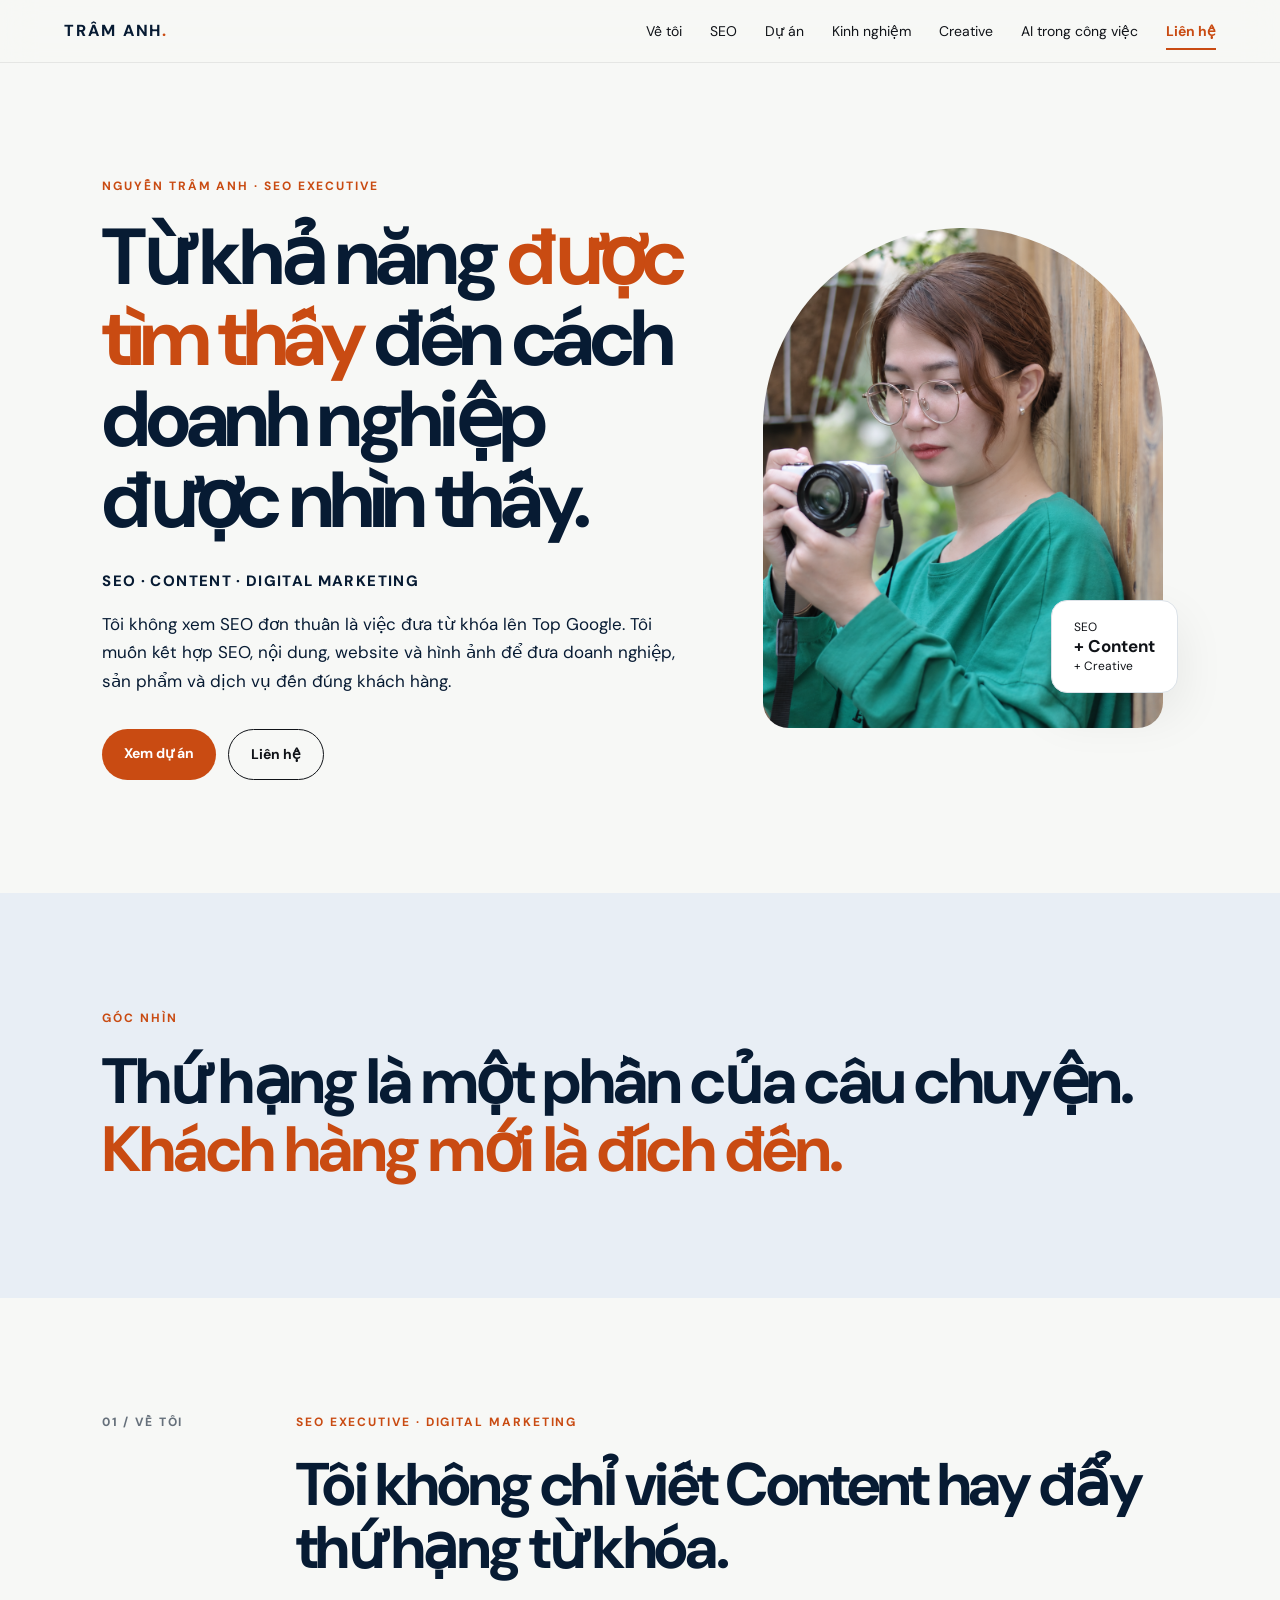
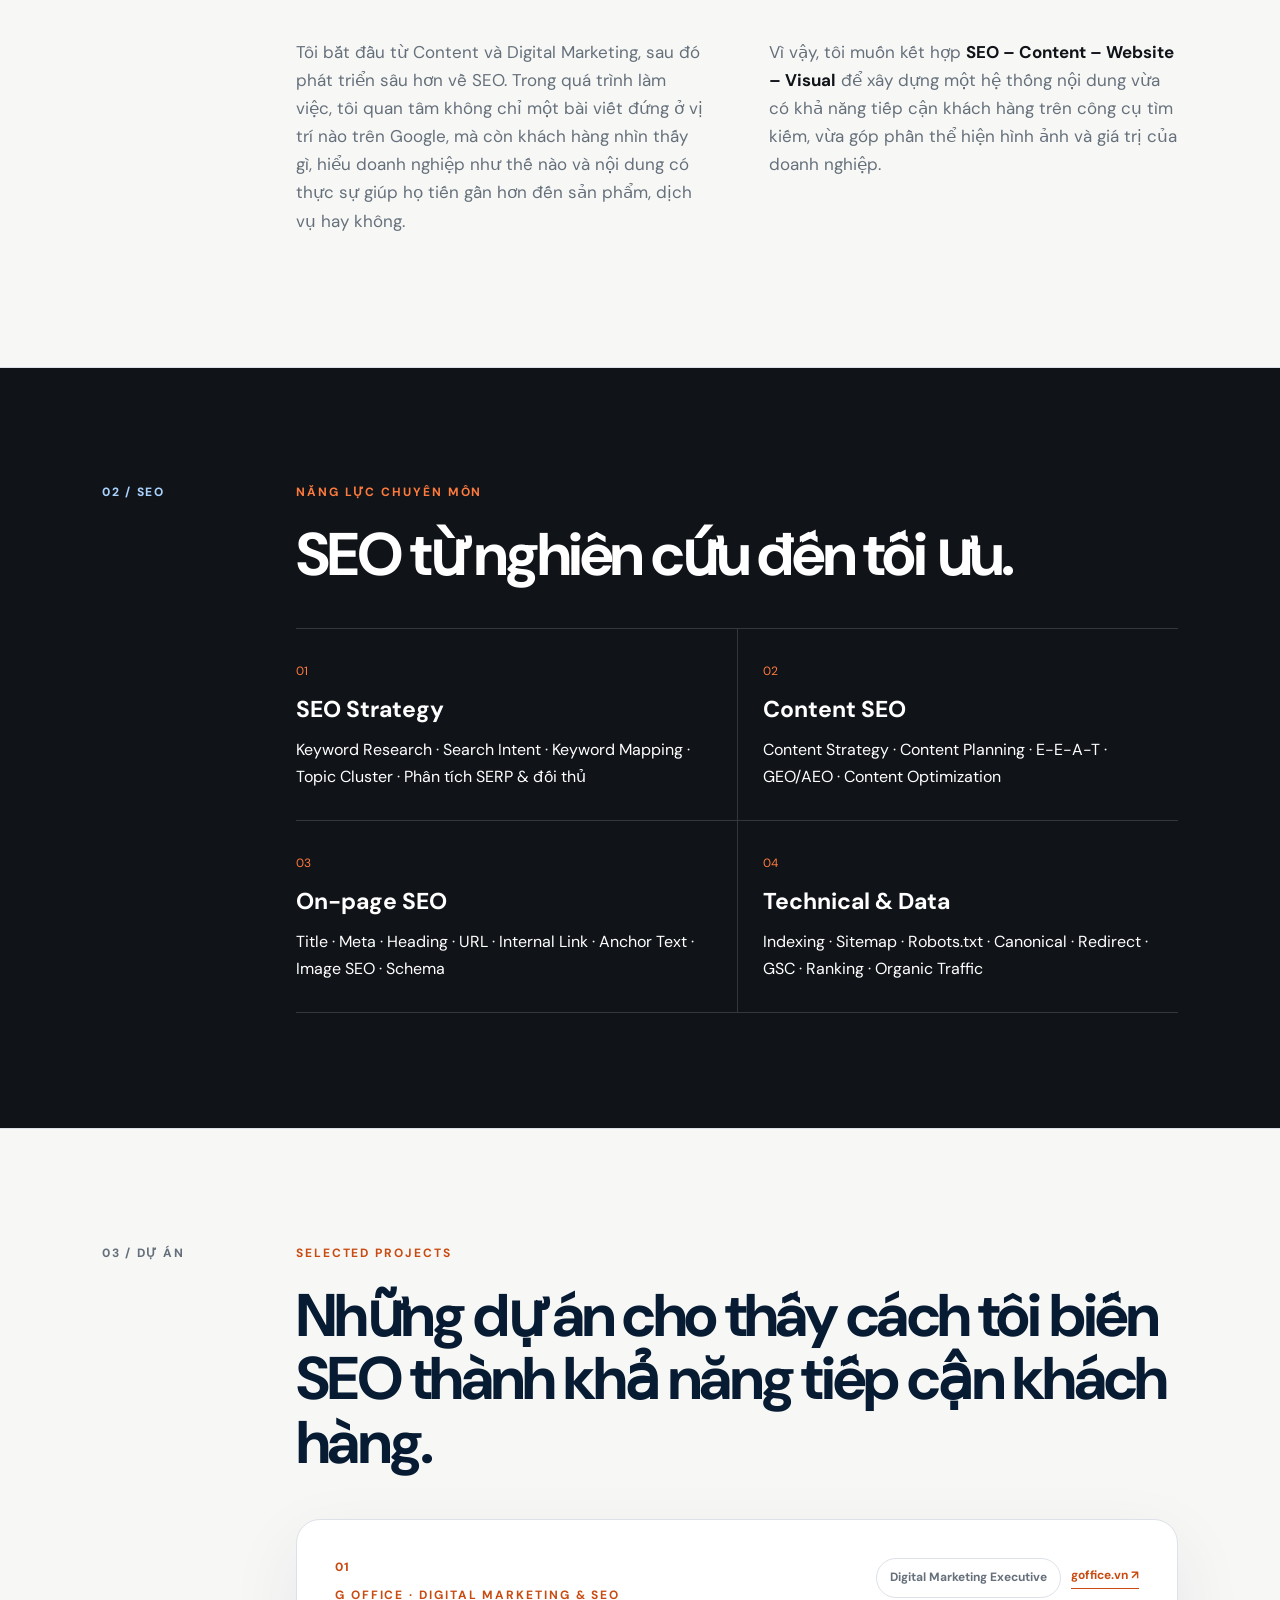
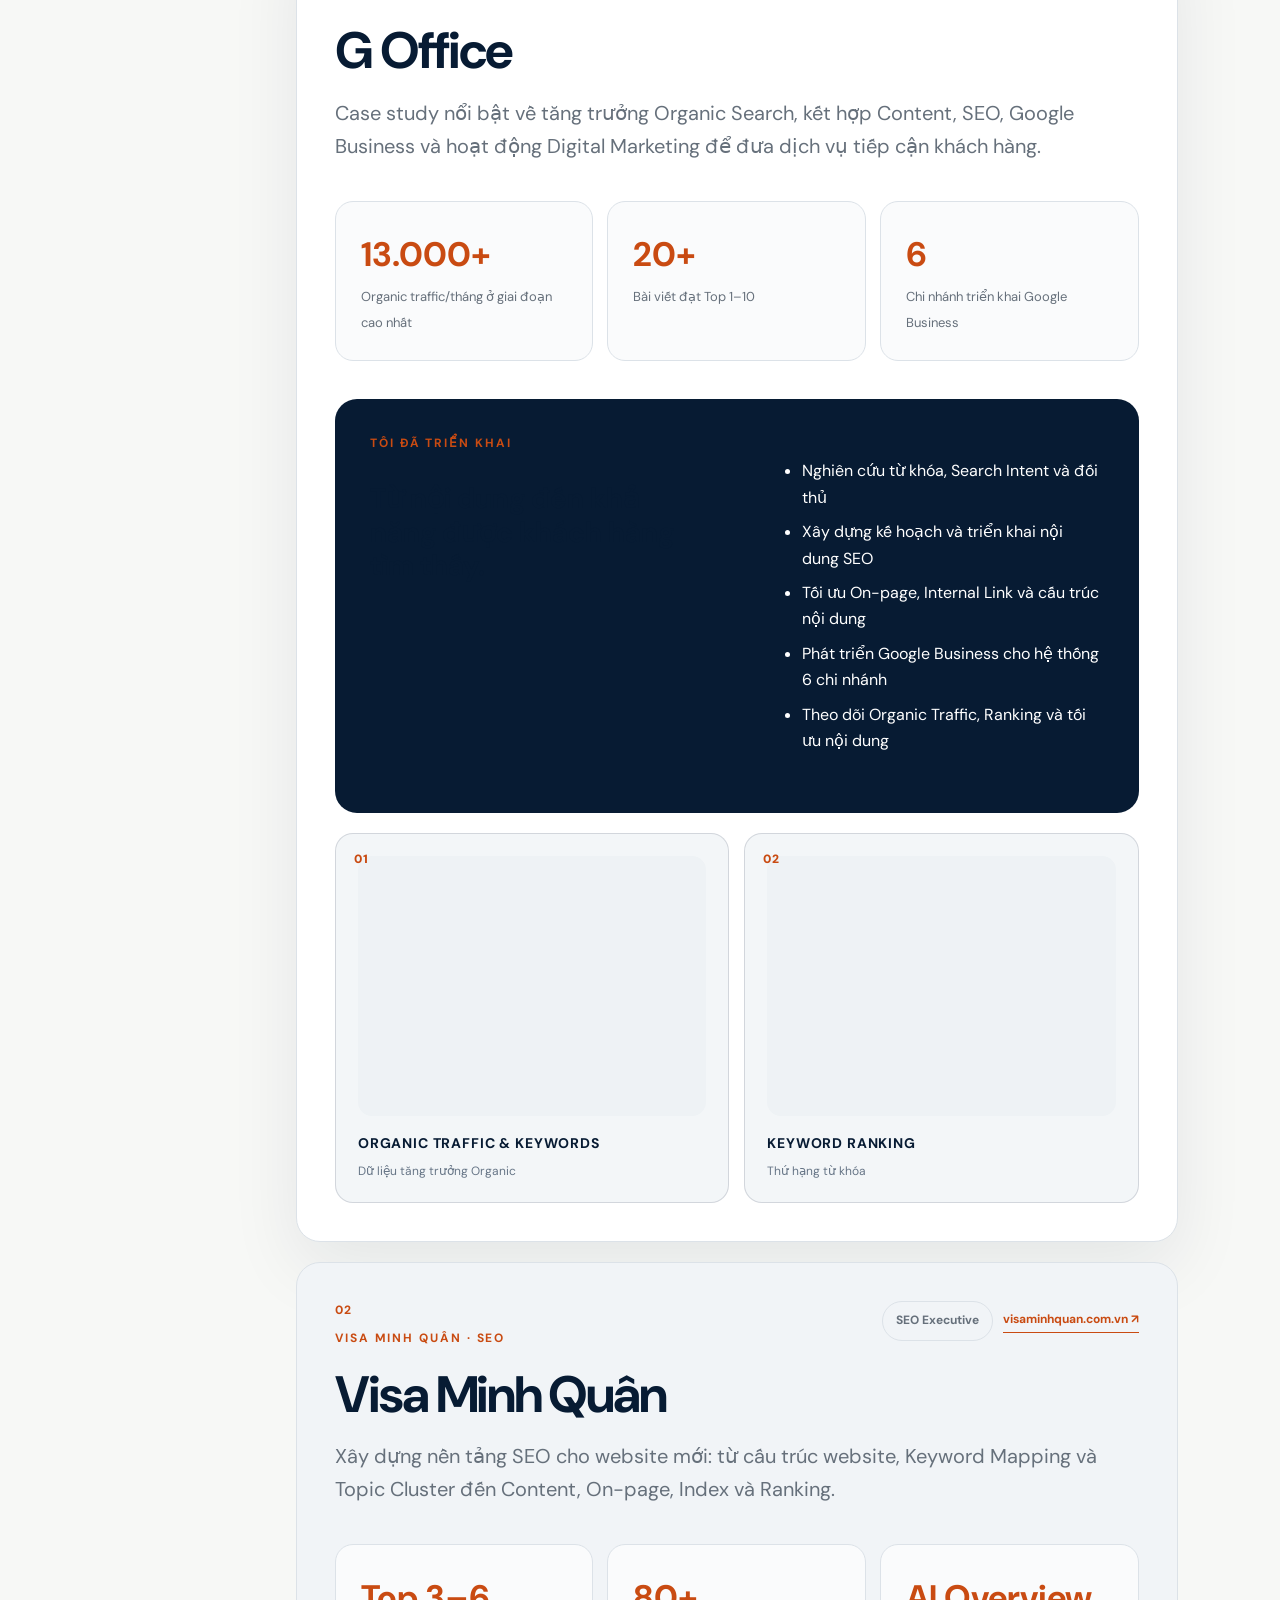
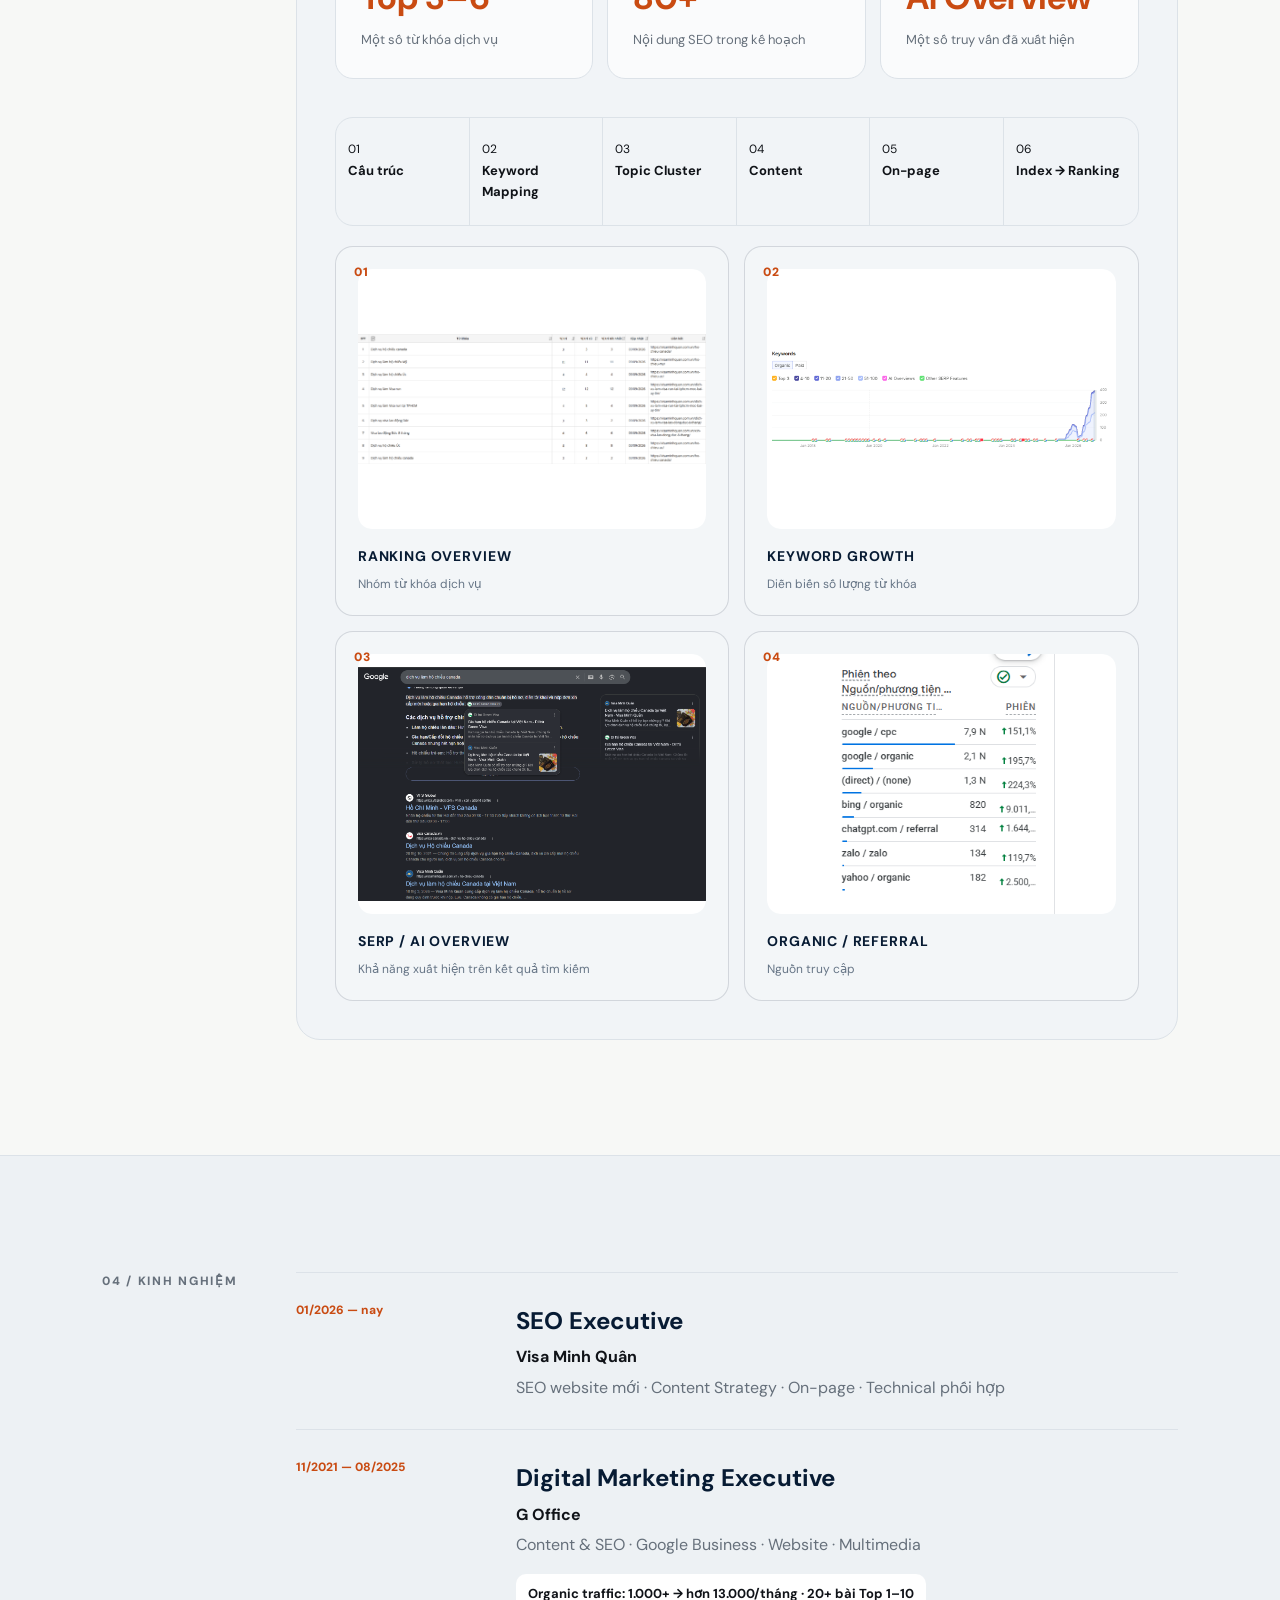
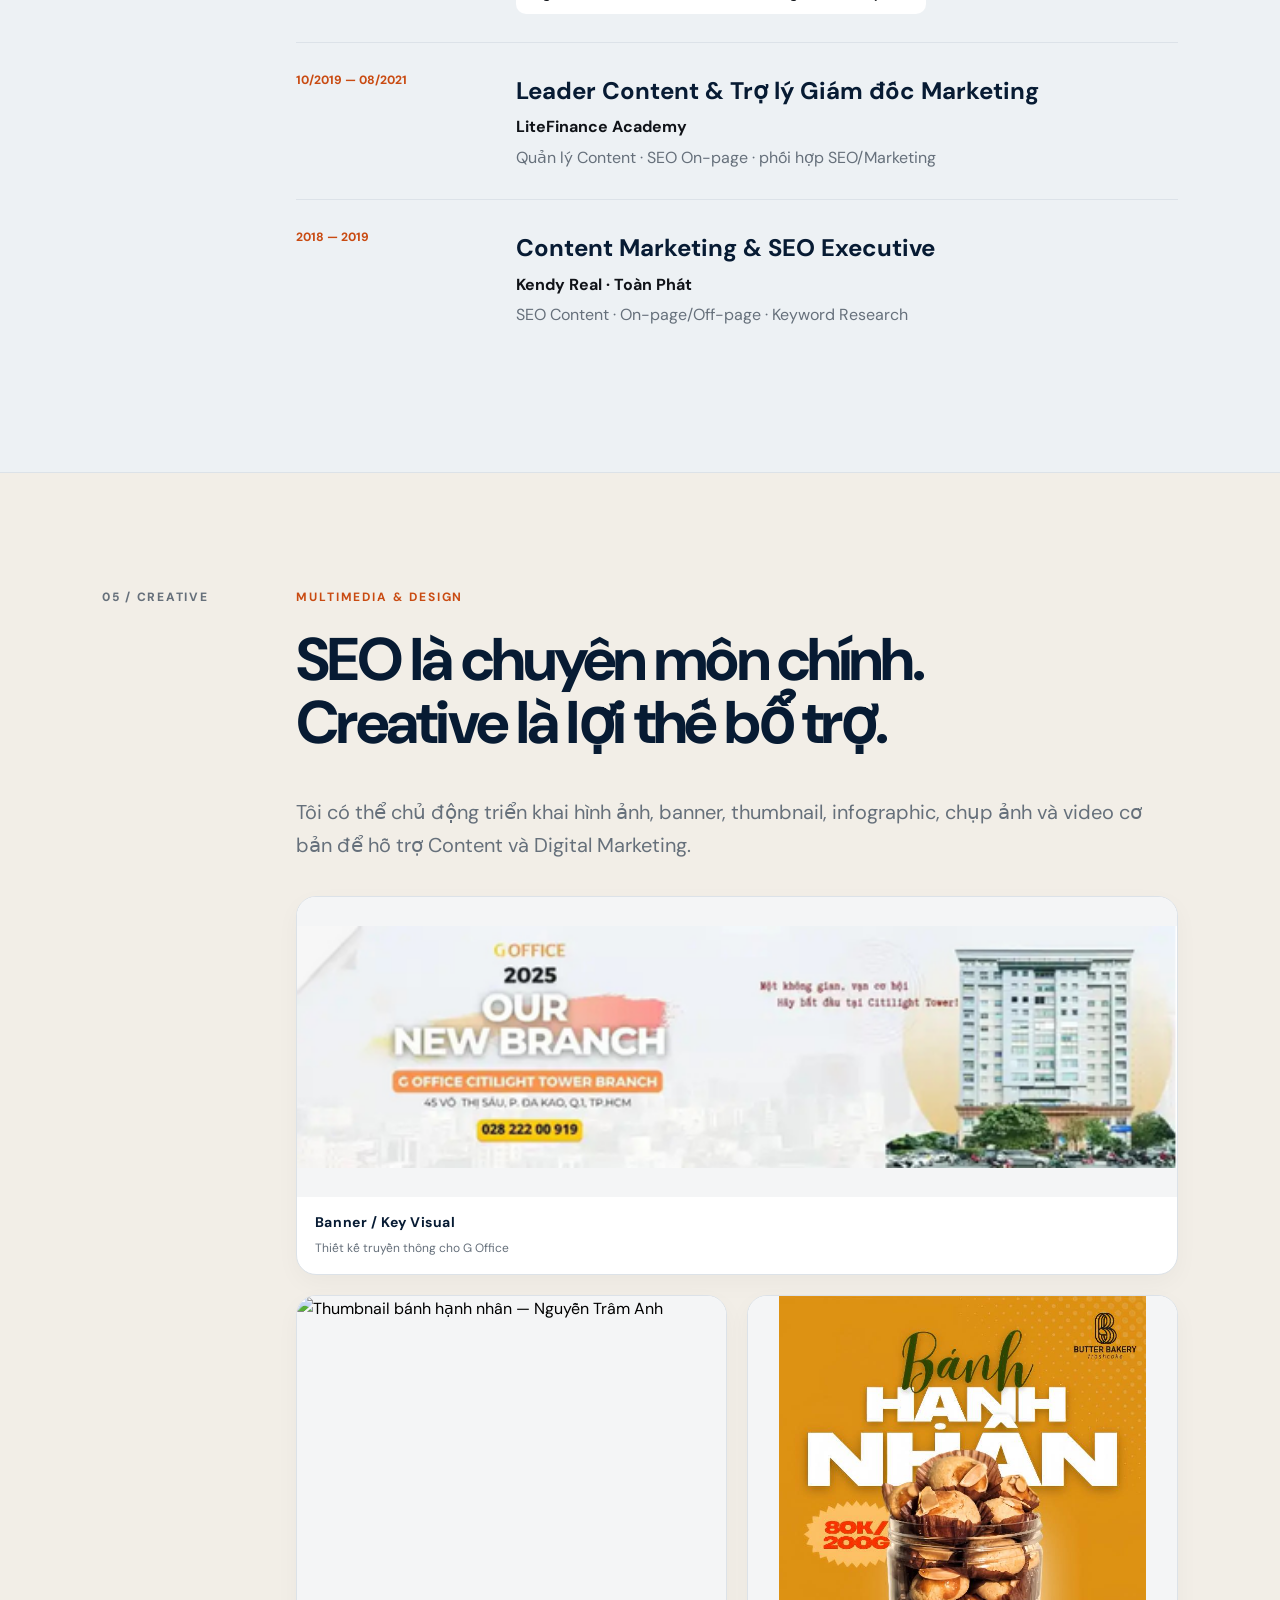
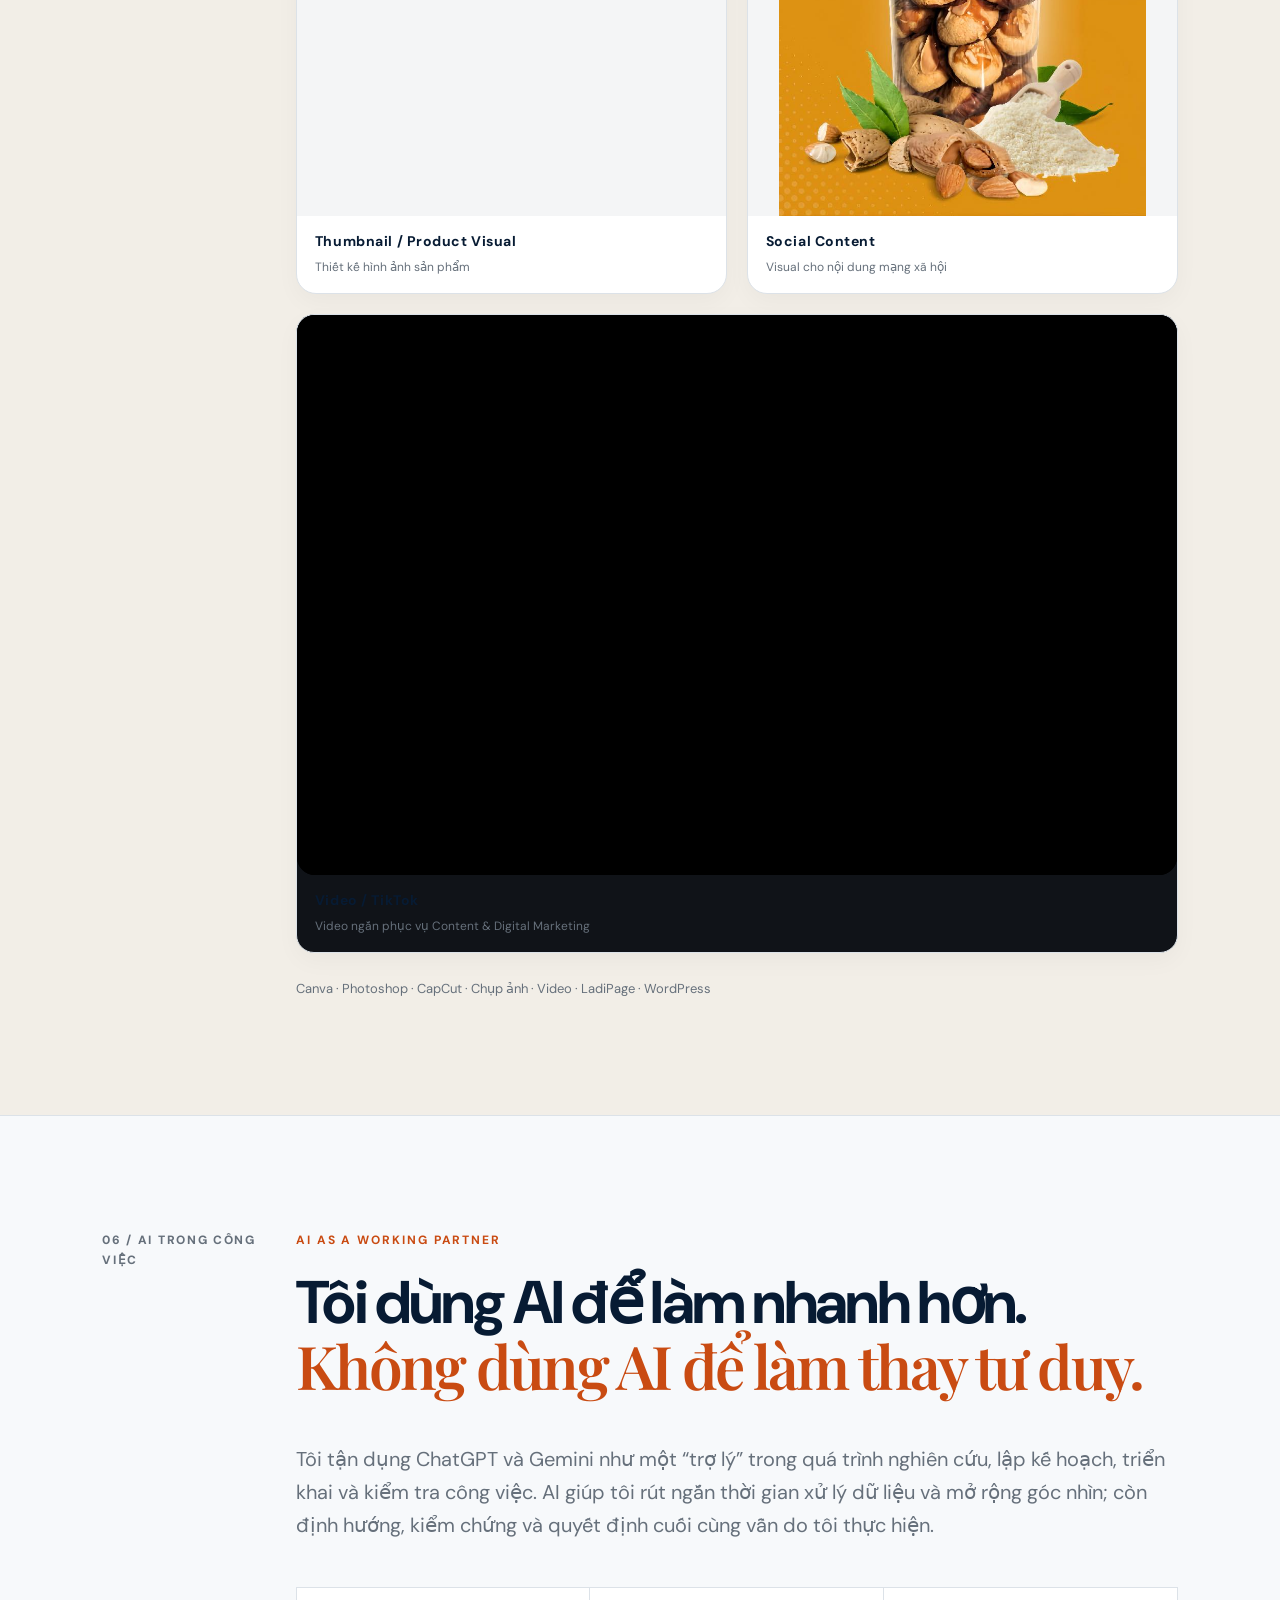
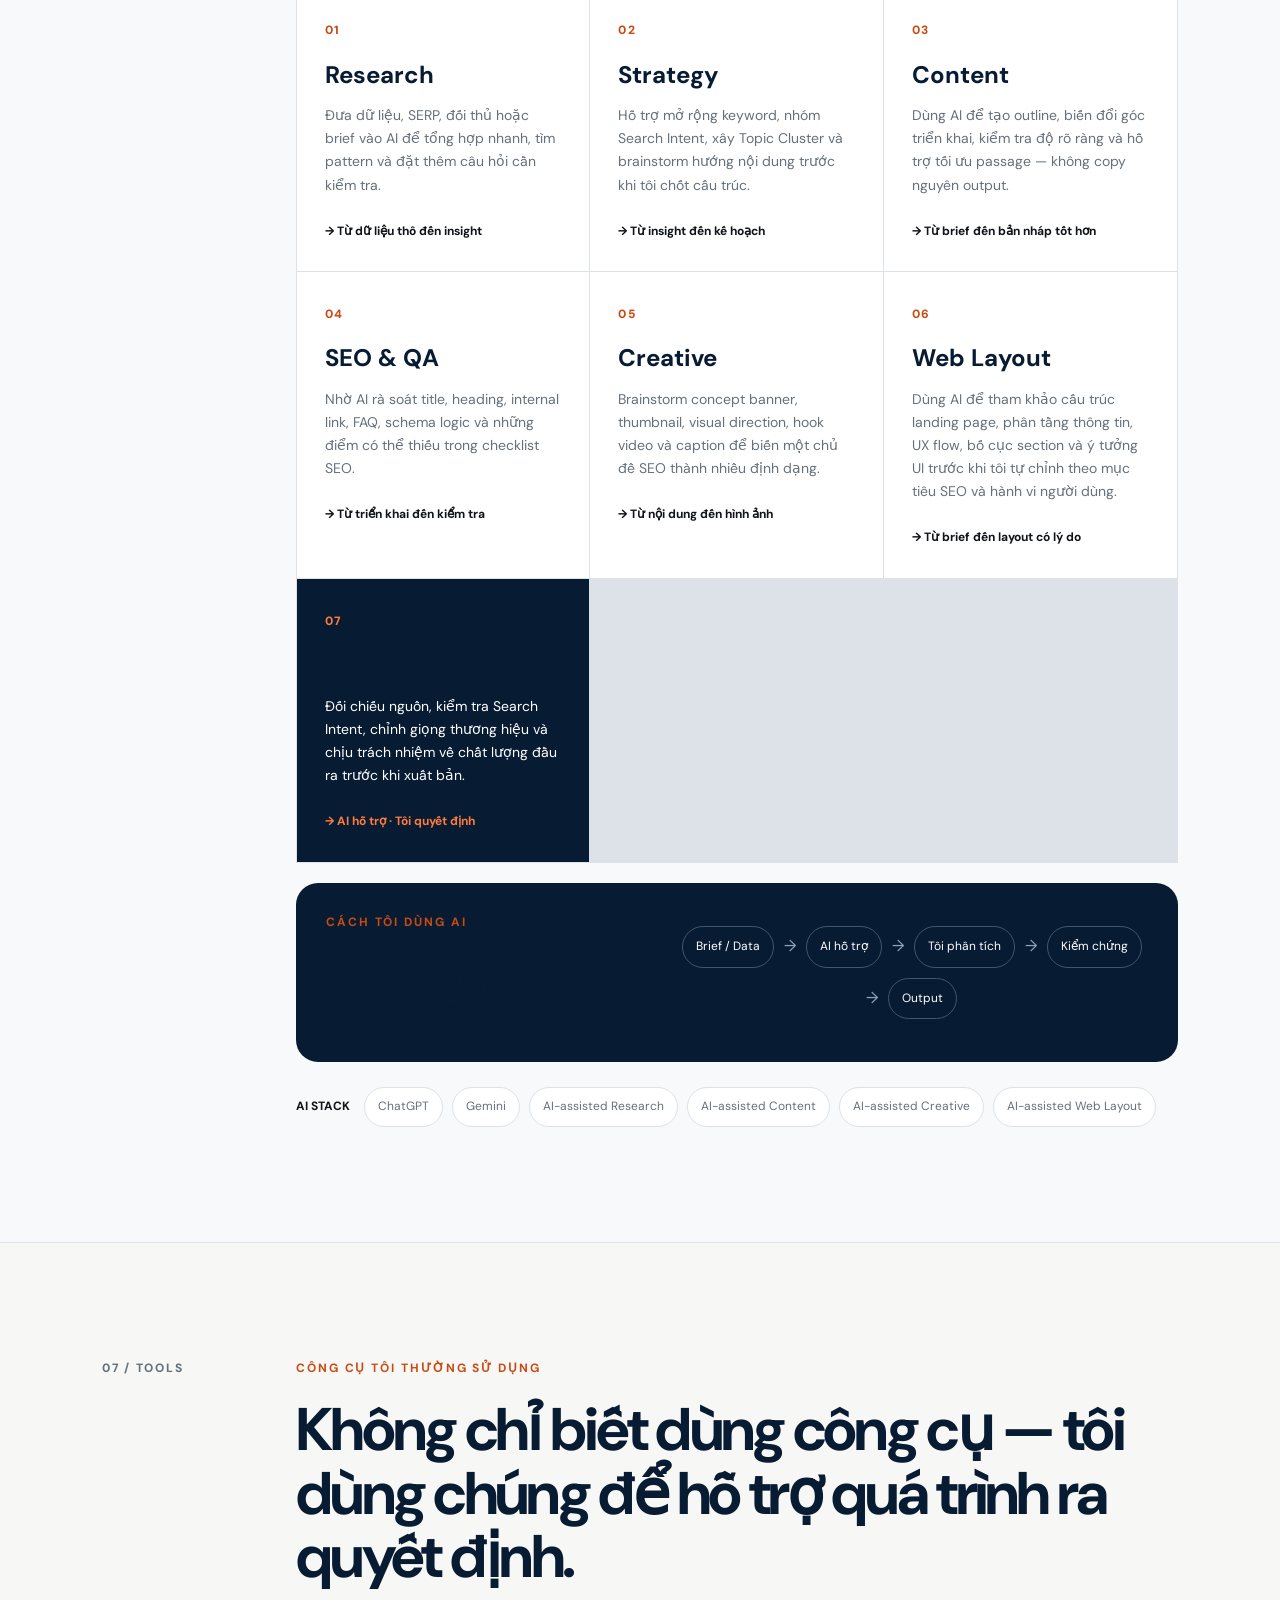
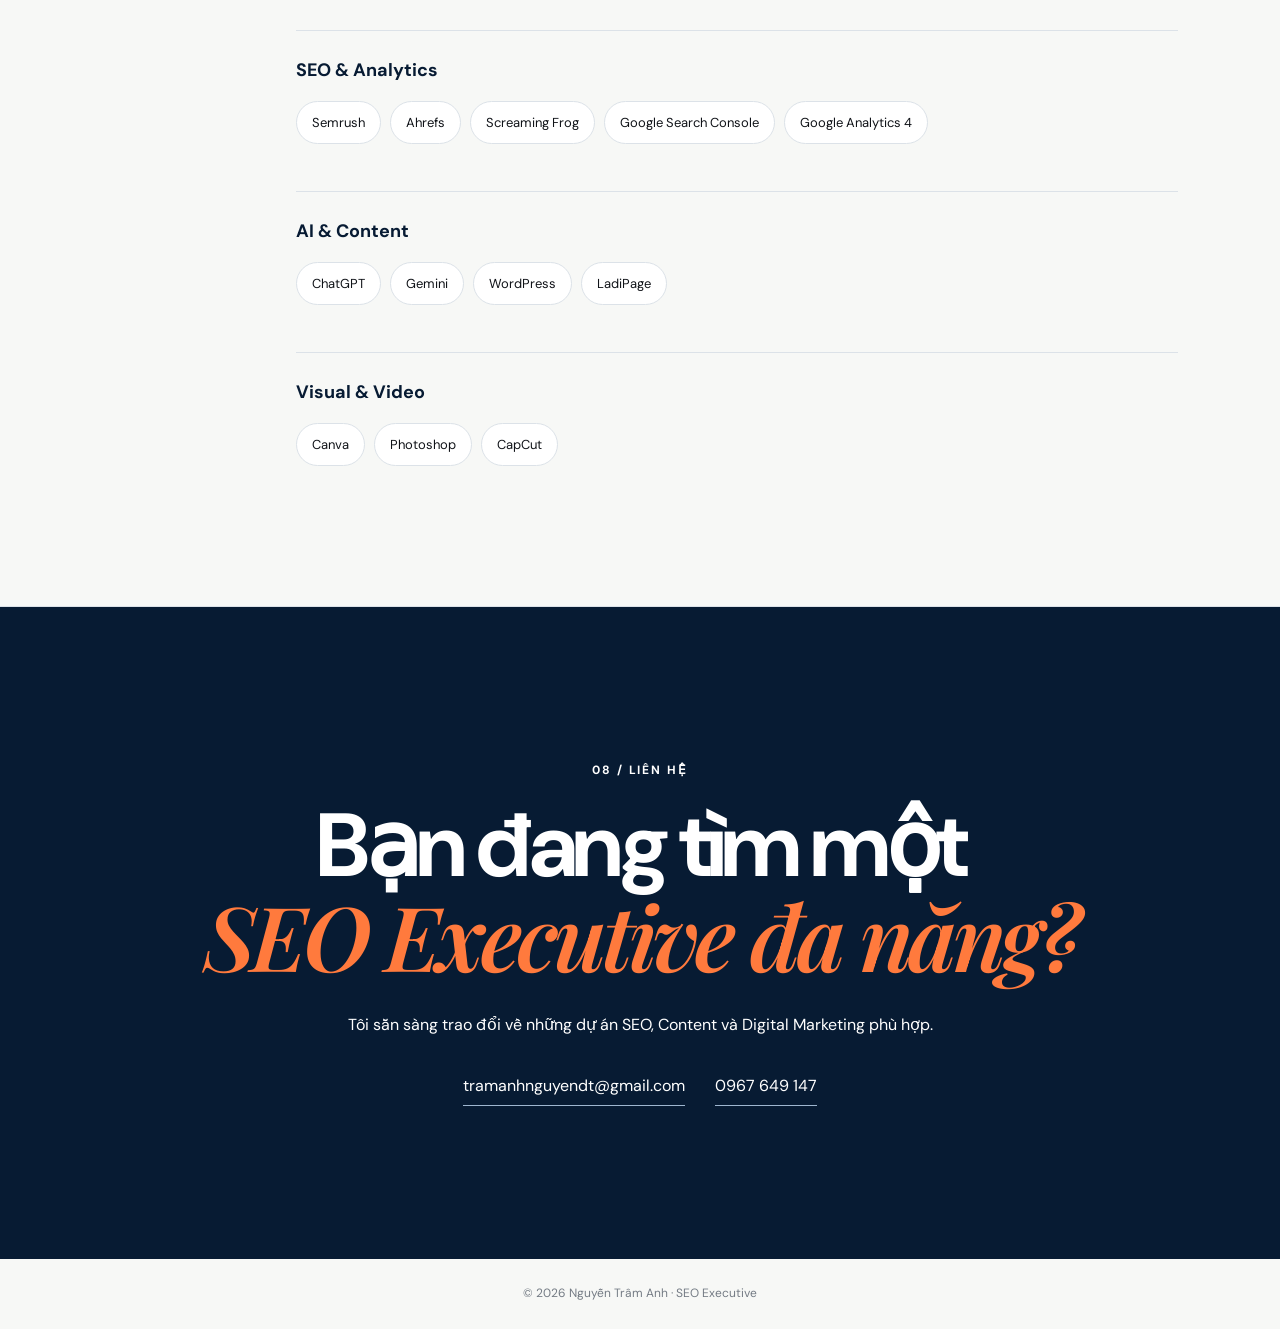
==== index.html @ 001b5348 "Add files via upload" ====
<!DOCTYPE html>
<html lang="vi">
<head>
  <meta charset="UTF-8">
  <meta name="viewport" content="width=device-width, initial-scale=1.0">
  <meta name="description" content="Portfolio Nguyễn Trâm Anh — SEO Executive. SEO, Content, Digital Marketing và Creative.">
  <meta name="theme-color" content="#071b33">
  <meta property="og:title" content="Nguyễn Trâm Anh — SEO Executive">
  <meta property="og:description" content="SEO · Content · Digital Marketing · Creative">
  <title>Nguyễn Trâm Anh — SEO Executive</title>
  <link rel="stylesheet" href="style.css">
<link rel="stylesheet" href="navy-orange-final.css">
</head>
<body>
<header class="site-header">
  <a class="brand" href="#top">TRÂM ANH<span>.</span></a>
  <button class="menu-toggle" aria-label="Mở menu" aria-expanded="false">☰</button>
  <nav class="nav" aria-label="Điều hướng chính">
    <a href="#about">Về tôi</a>
    <a href="#seo">SEO</a>
    <a href="#projects">Dự án</a>
    <a href="#experience">Kinh nghiệm</a>
    <a href="#creative">Creative</a>
    <a href="#ai">AI trong công việc</a>
    <a href="#contact">Liên hệ</a>
  </nav>
</header>

<main id="top">
<section class="hero">
  <div class="hero-copy reveal">
    <p class="eyebrow">NGUYỄN TRÂM ANH · SEO EXECUTIVE</p>
    <h1>Từ khả năng <span class="orange-text">được tìm thấy</span> đến cách doanh nghiệp được nhìn thấy.</h1>
    <p class="hero-sub">SEO · CONTENT · DIGITAL MARKETING</p>
    <p class="lead">Tôi không xem SEO đơn thuần là việc đưa từ khóa lên Top Google. Tôi muốn kết hợp SEO, nội dung, website và hình ảnh để đưa doanh nghiệp, sản phẩm và dịch vụ đến đúng khách hàng.</p>
    <div class="actions"><a class="btn primary" href="#projects">Xem dự án</a><a class="btn ghost" href="#contact">Liên hệ</a></div>
  </div>
  <div class="hero-visual reveal">
    <div class="hero-photo"><img class="portfolio-zoomable" src="media/profile.png" alt="Nguyễn Trâm Anh — SEO Executive"></div>
    <div class="floating-note">SEO<br><strong>+ Content</strong><br>+ Creative</div>
  </div>
</section>

<section class="statement reveal">
  <p class="eyebrow">GÓC NHÌN</p>
  <h2>Thứ hạng là một phần của câu chuyện.<br><span>Khách hàng mới là đích đến.</span></h2>
</section>

<section id="about" class="section">
  <div class="section-label">01 / VỀ TÔI</div>
  <div class="section-content reveal">
    <p class="eyebrow">SEO EXECUTIVE · DIGITAL MARKETING</p>
    <h2>Tôi không chỉ viết Content hay đẩy thứ hạng từ khóa.</h2>
    <div class="two-col">
      <p>Tôi bắt đầu từ Content và Digital Marketing, sau đó phát triển sâu hơn về SEO. Trong quá trình làm việc, tôi quan tâm không chỉ một bài viết đứng ở vị trí nào trên Google, mà còn khách hàng nhìn thấy gì, hiểu doanh nghiệp như thế nào và nội dung có thực sự giúp họ tiến gần hơn đến sản phẩm, dịch vụ hay không.</p>
      <p>Vì vậy, tôi muốn kết hợp <strong>SEO – Content – Website – Visual</strong> để xây dựng một hệ thống nội dung vừa có khả năng tiếp cận khách hàng trên công cụ tìm kiếm, vừa góp phần thể hiện hình ảnh và giá trị của doanh nghiệp.</p>
    </div>
  </div>
</section>

<section id="seo" class="section dark">
  <div class="section-label">02 / SEO</div>
  <div class="section-content reveal">
    <p class="eyebrow">NĂNG LỰC CHUYÊN MÔN</p>
    <h2>SEO từ nghiên cứu đến tối ưu.</h2>
    <div class="skill-grid">
      <article><span>01</span><h3>SEO Strategy</h3><p>Keyword Research · Search Intent · Keyword Mapping · Topic Cluster · Phân tích SERP & đối thủ</p></article>
      <article><span>02</span><h3>Content SEO</h3><p>Content Strategy · Content Planning · E-E-A-T · GEO/AEO · Content Optimization</p></article>
      <article><span>03</span><h3>On-page SEO</h3><p>Title · Meta · Heading · URL · Internal Link · Anchor Text · Image SEO · Schema</p></article>
      <article><span>04</span><h3>Technical & Data</h3><p>Indexing · Sitemap · Robots.txt · Canonical · Redirect · GSC · Ranking · Organic Traffic</p></article>
    </div>
  </div>
</section>

<section id="projects" class="section projects-section">
  <div class="section-label">03 / DỰ ÁN</div>
  <div class="section-content">
    <p class="eyebrow reveal">SELECTED PROJECTS</p>
    <h2 class="reveal">Những dự án cho thấy cách tôi biến SEO thành khả năng tiếp cận khách hàng.</h2>

    <article class="project-feature featured reveal">
      <div class="project-heading">
        <div><span class="project-number">01</span><p class="eyebrow">G OFFICE · DIGITAL MARKETING & SEO</p><h3>G Office</h3></div>
        <div class="project-meta"><span class="project-role">Digital Marketing Executive</span><a class="project-link" href="https://goffice.vn/" target="_blank" rel="noopener">goffice.vn ↗</a></div>
      </div>
      <p class="project-intro">Case study nổi bật về tăng trưởng Organic Search, kết hợp Content, SEO, Google Business và hoạt động Digital Marketing để đưa dịch vụ tiếp cận khách hàng.</p>
      <div class="metrics">
        <div><strong data-count="13000">13.000+</strong><span>Organic traffic/tháng ở giai đoạn cao nhất</span></div>
        <div><strong data-count="20">20+</strong><span>Bài viết đạt Top 1–10</span></div>
        <div><strong>6</strong><span>Chi nhánh triển khai Google Business</span></div>
      </div>
      <div class="case-box">
        <div><p class="eyebrow">TÔI ĐÃ TRIỂN KHAI</p><h3>Từ nội dung đến khả năng được khách hàng tìm thấy.</h3></div>
        <ul>
          <li>Nghiên cứu từ khóa, Search Intent và đối thủ</li>
          <li>Xây dựng kế hoạch và triển khai nội dung SEO</li>
          <li>Tối ưu On-page, Internal Link và cấu trúc nội dung</li>
          <li>Phát triển Google Business cho hệ thống 6 chi nhánh</li>
          <li>Theo dõi Organic Traffic, Ranking và tối ưu nội dung</li>
        </ul>
      </div>
      <div class="evidence-grid evidence-grid-2">
        <div class="evidence-placeholder evidence-photo">
          <div class="evidence-index">01</div>
          <div class="evidence-media" data-media="gofficeKeywords"></div>
          <div class="evidence-label"><strong>ORGANIC TRAFFIC & KEYWORDS</strong><small>Dữ liệu tăng trưởng Organic</small></div>
        </div>
        <div class="evidence-placeholder evidence-photo">
          <div class="evidence-index">02</div>
          <div class="evidence-media" data-media="gofficeRanking"></div>
          <div class="evidence-label"><strong>KEYWORD RANKING</strong><small>Thứ hạng từ khóa</small></div>
        </div>
      </div>
    </article>

    <article class="project-feature secondary-project reveal">
      <div class="project-heading">
        <div><span class="project-number">02</span><p class="eyebrow">VISA MINH QUÂN · SEO</p><h3>Visa Minh Quân</h3></div>
        <div class="project-meta"><span class="project-role">SEO Executive</span><a class="project-link" href="https://visaminhquan.com.vn/" target="_blank" rel="noopener">visaminhquan.com.vn ↗</a></div>
      </div>
      <p class="project-intro">Xây dựng nền tảng SEO cho website mới: từ cấu trúc website, Keyword Mapping và Topic Cluster đến Content, On-page, Index và Ranking.</p>
      <div class="metrics">
        <div><strong>Top 3–6</strong><span>Một số từ khóa dịch vụ</span></div>
        <div><strong>80+</strong><span>Nội dung SEO trong kế hoạch</span></div>
        <div><strong>AI Overview</strong><span>Một số truy vấn đã xuất hiện</span></div>
      </div>
      <div class="case-flow">
        <div>01<br><b>Cấu trúc</b></div><div>02<br><b>Keyword Mapping</b></div><div>03<br><b>Topic Cluster</b></div>
        <div>04<br><b>Content</b></div><div>05<br><b>On-page</b></div><div>06<br><b>Index → Ranking</b></div>
      </div>
      <div class="evidence-grid evidence-grid-4">
        <div class="evidence-placeholder evidence-photo">
          <div class="evidence-index">01</div>
          <div class="evidence-media"><img class="portfolio-zoomable" src="media/visa-ranking-overview.png" alt="Visa Minh Quân — Ranking Overview"></div>
          <div class="evidence-label"><strong>RANKING OVERVIEW</strong><small>Nhóm từ khóa dịch vụ</small></div>
        </div>
        <div class="evidence-placeholder evidence-photo">
          <div class="evidence-index">02</div>
          <div class="evidence-media"><img class="portfolio-zoomable" src="media/visa-keyword-detail.png" alt="Visa Minh Quân — Keyword Growth"></div>
          <div class="evidence-label"><strong>KEYWORD GROWTH</strong><small>Diễn biến số lượng từ khóa</small></div>
        </div>
        <div class="evidence-placeholder evidence-photo">
          <div class="evidence-index">03</div>
          <div class="evidence-media"><img class="portfolio-zoomable" src="media/visa-seo-progress.png" alt="Visa Minh Quân — SERP / AI Overview"></div>
          <div class="evidence-label"><strong>SERP / AI OVERVIEW</strong><small>Khả năng xuất hiện trên kết quả tìm kiếm</small></div>
        </div>
        <div class="evidence-placeholder evidence-photo">
          <div class="evidence-index">04</div>
          <div class="evidence-media"><img class="portfolio-zoomable" src="media/visa-organic-traffic.png" alt="Visa Minh Quân — Organic / Referral"></div>
          <div class="evidence-label"><strong>ORGANIC / REFERRAL</strong><small>Nguồn truy cập</small></div>
        </div>
      </div>
    </article>
  </div>
</section>

<section id="experience" class="section alt">
  <div class="section-label">04 / KINH NGHIỆM</div>
  <div class="section-content timeline reveal">
    <div class="job"><div class="date">01/2026 — nay</div><div><h3>SEO Executive</h3><p>Visa Minh Quân</p><span>SEO website mới · Content Strategy · On-page · Technical phối hợp</span></div></div>
    <div class="job"><div class="date">11/2021 — 08/2025</div><div><h3>Digital Marketing Executive</h3><p>G Office</p><span>Content & SEO · Google Business · Website · Multimedia</span><div class="result">Organic traffic: 1.000+ → hơn 13.000/tháng · 20+ bài Top 1–10</div></div></div>
    <div class="job"><div class="date">10/2019 — 08/2021</div><div><h3>Leader Content & Trợ lý Giám đốc Marketing</h3><p>LiteFinance Academy</p><span>Quản lý Content · SEO On-page · phối hợp SEO/Marketing</span></div></div>
    <div class="job"><div class="date">2018 — 2019</div><div><h3>Content Marketing & SEO Executive</h3><p>Kendy Real · Toàn Phát</p><span>SEO Content · On-page/Off-page · Keyword Research</span></div></div>
  </div>
</section>

<section id="creative" class="section creative">
  <div class="section-label">05 / CREATIVE</div>
  <div class="section-content reveal">
    <p class="eyebrow">MULTIMEDIA & DESIGN</p>
    <h2>SEO là chuyên môn chính.<br>Creative là lợi thế bổ trợ.</h2>
    <p class="project-intro">Tôi có thể chủ động triển khai hình ảnh, banner, thumbnail, infographic, chụp ảnh và video cơ bản để hỗ trợ Content và Digital Marketing.</p>
    <div class="creative-gallery">
      <button class="creative-card creative-banner" data-modal-media="banner01" aria-label="Mở banner G Office">
        <span class="creative-media"><img class="portfolio-zoomable" src="media/banner-01.png" alt="Banner G Office — Nguyễn Trâm Anh"></span>
        <span class="creative-caption"><strong>Banner / Key Visual</strong><small>Thiết kế truyền thông cho G Office</small></span>
      </button>

      <button class="creative-card creative-vertical" data-modal-media="thumbnail01" aria-label="Mở thumbnail">
        <span class="creative-media"><img class="portfolio-zoomable" src="media/thumbnail-01.png" alt="Thumbnail bánh hạnh nhân — Nguyễn Trâm Anh"></span>
        <span class="creative-caption"><strong>Thumbnail / Product Visual</strong><small>Thiết kế hình ảnh sản phẩm</small></span>
      </button>

      <button class="creative-card creative-vertical" data-modal-media="social01" aria-label="Mở social post">
        <span class="creative-media"><img class="portfolio-zoomable" src="media/social-01.jpg" alt="Social post — Nguyễn Trâm Anh"></span>
        <span class="creative-caption"><strong>Social Content</strong><small>Visual cho nội dung mạng xã hội</small></span>
      </button>

      <div class="creative-card creative-video">
        <div class="tiktok-embed-wrap"><iframe src="https://www.tiktok.com/player/v1/7546107781745626386?description=1&music_info=1" title="TikTok video — Creative work — Nguyễn Trâm Anh" loading="lazy" allow="fullscreen" allowfullscreen></iframe></div>
        <div class="creative-caption"><strong>Video / TikTok</strong><small>Video ngắn phục vụ Content & Digital Marketing</small></div>
      </div>
    </div>
    <div class="creative-tags">Canva · Photoshop · CapCut · Chụp ảnh · Video · LadiPage · WordPress</div>
  </div>
</section>

<section id="ai" class="section ai-section">
  <div class="section-label">06 / AI TRONG CÔNG VIỆC</div>
  <div class="section-content reveal">
    <p class="eyebrow">AI AS A WORKING PARTNER</p>
    <h2>Tôi dùng AI để làm nhanh hơn.<br><span>Không dùng AI để làm thay tư duy.</span></h2>
    <p class="project-intro">Tôi tận dụng ChatGPT và Gemini như một “trợ lý” trong quá trình nghiên cứu, lập kế hoạch, triển khai và kiểm tra công việc. AI giúp tôi rút ngắn thời gian xử lý dữ liệu và mở rộng góc nhìn; còn định hướng, kiểm chứng và quyết định cuối cùng vẫn do tôi thực hiện.</p>

    <div class="ai-workflow">
      <article class="ai-step"><span>01</span><h3>Research</h3><p>Đưa dữ liệu, SERP, đối thủ hoặc brief vào AI để tổng hợp nhanh, tìm pattern và đặt thêm câu hỏi cần kiểm tra.</p><b>→ Từ dữ liệu thô đến insight</b></article>
      <article class="ai-step"><span>02</span><h3>Strategy</h3><p>Hỗ trợ mở rộng keyword, nhóm Search Intent, xây Topic Cluster và brainstorm hướng nội dung trước khi tôi chốt cấu trúc.</p><b>→ Từ insight đến kế hoạch</b></article>
      <article class="ai-step"><span>03</span><h3>Content</h3><p>Dùng AI để tạo outline, biến đổi góc triển khai, kiểm tra độ rõ ràng và hỗ trợ tối ưu passage — không copy nguyên output.</p><b>→ Từ brief đến bản nháp tốt hơn</b></article>
      <article class="ai-step"><span>04</span><h3>SEO & QA</h3><p>Nhờ AI rà soát title, heading, internal link, FAQ, schema logic và những điểm có thể thiếu trong checklist SEO.</p><b>→ Từ triển khai đến kiểm tra</b></article>
      <article class="ai-step"><span>05</span><h3>Creative</h3><p>Brainstorm concept banner, thumbnail, visual direction, hook video và caption để biến một chủ đề SEO thành nhiều định dạng.</p><b>→ Từ nội dung đến hình ảnh</b></article>
      <article class="ai-step"><span>06</span><h3>Web Layout</h3><p>Dùng AI để tham khảo cấu trúc landing page, phân tầng thông tin, UX flow, bố cục section và ý tưởng UI trước khi tôi tự chỉnh theo mục tiêu SEO và hành vi người dùng.</p><b>→ Từ brief đến layout có lý do</b></article>
      <article class="ai-step ai-highlight"><span>07</span><h3>Human Check</h3><p>Đối chiếu nguồn, kiểm tra Search Intent, chỉnh giọng thương hiệu và chịu trách nhiệm về chất lượng đầu ra trước khi xuất bản.</p><b>→ AI hỗ trợ · Tôi quyết định</b></article>
    </div>

    <div class="ai-proof">
      <div><p class="eyebrow">CÁCH TÔI DÙNG AI</p><h3>Prompt tốt chưa đủ. Phải biết đặt bài toán và kiểm tra kết quả.</h3></div>
      <div class="ai-proof-flow"><span>Brief / Data</span><i>→</i><span>AI hỗ trợ</span><i>→</i><span>Tôi phân tích</span><i>→</i><span>Kiểm chứng</span><i>→</i><span>Output</span></div>
    </div>

    <div class="ai-stack"><strong>AI STACK</strong><span>ChatGPT</span><span>Gemini</span><span>AI-assisted Research</span><span>AI-assisted Content</span><span>AI-assisted Creative</span><span>AI-assisted Web Layout</span></div>
  </div>
</section>

<section class="section tools">
  <div class="section-label">07 / TOOLS</div>
  <div class="section-content reveal">
    <p class="eyebrow">CÔNG CỤ TÔI THƯỜNG SỬ DỤNG</p>
    <h2>Không chỉ biết dùng công cụ — tôi dùng chúng để hỗ trợ quá trình ra quyết định.</h2>
    <div class="tool-groups">
      <div class="tool-group">
        <h3>SEO & Analytics</h3>
        <div class="tool-list">
          <span>Semrush</span><span>Ahrefs</span><span>Screaming Frog</span><span>Google Search Console</span><span>Google Analytics 4</span>
        </div>
      </div>
      <div class="tool-group">
        <h3>AI & Content</h3>
        <div class="tool-list">
          <span>ChatGPT</span><span>Gemini</span><span>WordPress</span><span>LadiPage</span>
        </div>
      </div>
      <div class="tool-group">
        <h3>Visual & Video</h3>
        <div class="tool-list">
          <span>Canva</span><span>Photoshop</span><span>CapCut</span>
        </div>
      </div>
    </div>
  </div>
</section>

<section id="contact" class="contact">
  <div class="reveal">
    <p class="eyebrow">08 / LIÊN HỆ</p>
    <h2>Bạn đang tìm một<br><em>SEO Executive đa năng?</em></h2>
    <p>Tôi sẵn sàng trao đổi về những dự án SEO, Content và Digital Marketing phù hợp.</p>
    <div class="contact-links">
      <a href="mailto:tramanhnguyendt@gmail.com">tramanhnguyendt@gmail.com</a>
      <a href="tel:0967649147">0967 649 147</a>
    </div>
  </div>
</section>
</main>

<div class="modal" id="imageModal" aria-hidden="true">
  <button class="modal-close" aria-label="Đóng">×</button>
  <img id="modalImage" src="" alt="">
</div>

<footer>© 2026 Nguyễn Trâm Anh · SEO Executive</footer>
<script src="script.js?v=20260907"></script>
</body>
</html>
---- style.css ----
@import url('https://fonts.googleapis.com/css2?family=DM+Sans:wght@400;500;600;700&family=Playfair+Display:ital,wght@0,600;1,600&display=swap');
:root{--ink:#101318;--muted:#66707b;--line:#dce2e8;--paper:#f7f8f6;--navy:#071b33;--blue:#155da8;--accent:#a9d2ff;--warm:#f2eee7}
*{box-sizing:border-box}html{scroll-behavior:smooth}body{margin:0;background:var(--paper);color:var(--ink);font-family:"DM Sans",Arial,sans-serif;line-height:1.65}body.no-scroll{overflow:hidden}a{color:inherit;text-decoration:none}button{font:inherit}.site-header{position:sticky;top:0;z-index:30;display:flex;justify-content:space-between;align-items:center;padding:18px 5vw;border-bottom:1px solid rgba(16,19,24,.08);background:rgba(247,248,246,.9);backdrop-filter:blur(16px)}.brand{font-weight:800;letter-spacing:.12em}.brand span{color:var(--blue)}.nav{display:flex;gap:28px;font-size:14px}.nav a{position:relative}.nav a.active{color:var(--blue);font-weight:700}.nav a.active:after{content:"";position:absolute;left:0;right:0;bottom:-7px;height:2px;background:var(--blue)}.menu-toggle{display:none;border:0;background:none;font-size:24px}
.hero{min-height:calc(100vh - 70px);display:grid;grid-template-columns:1.15fr .85fr;gap:5vw;align-items:center;padding:7vw 8vw}.eyebrow{font-size:12px;font-weight:700;letter-spacing:.16em;color:var(--blue);margin:0 0 20px}.hero h1{font-size:clamp(44px,6.2vw,88px);line-height:1.02;letter-spacing:-.055em;margin:0 0 28px;max-width:900px}.hero h1 em,.contact em{font-family:"Playfair Display",serif;font-weight:600}.hero-sub{font-weight:800;font-size:15px;letter-spacing:.09em}.lead{color:var(--muted);max-width:690px;font-size:17px}.actions{display:flex;gap:12px;margin-top:34px}.btn{padding:13px 22px;border-radius:999px;font-weight:700;font-size:14px}.primary{background:var(--ink);color:white}.ghost{border:1px solid var(--ink)}.hero-visual{position:relative;display:flex;justify-content:center}.portrait-placeholder{width:min(400px,75vw);aspect-ratio:4/5;border-radius:220px 220px 28px 28px;background:linear-gradient(145deg,#dbe8f7,#eef2f4);display:grid;place-items:center;text-align:center;font-size:13px;letter-spacing:.15em;color:#6b7784}.floating-note{position:absolute;bottom:7%;right:0;background:white;border:1px solid var(--line);padding:18px 22px;border-radius:16px;box-shadow:0 20px 50px rgba(0,0,0,.08);font-size:12px;line-height:1.35}.floating-note strong{font-size:17px}
.statement{padding:9vw 8vw;background:#e8eef5}.statement h2{font-size:clamp(34px,5vw,70px);line-height:1.05;letter-spacing:-.04em;margin:0}.statement h2 span{color:var(--navy)}
.section{display:grid;grid-template-columns:18% 82%;padding:9vw 8vw;border-bottom:1px solid var(--line)}.section-label{font-size:12px;font-weight:800;letter-spacing:.14em;color:var(--muted)}.section-content{max-width:1150px}.section h2{font-size:clamp(34px,4.7vw,64px);line-height:1.05;letter-spacing:-.045em;margin:0 0 42px}.two-col{display:grid;grid-template-columns:1fr 1fr;gap:5vw;color:var(--muted);font-size:17px}.two-col strong{color:var(--ink)}.dark{background:var(--ink);color:white}.dark .eyebrow,.dark .section-label{color:var(--accent)}.skill-grid{display:grid;grid-template-columns:1fr 1fr;border-top:1px solid #34383e}.skill-grid article{padding:28px 25px 30px 0;border-bottom:1px solid #34383e}.skill-grid article:nth-child(even){padding-left:25px;border-left:1px solid #34383e}.skill-grid span{font-size:12px;color:#9299a3}.skill-grid h3{font-size:23px;margin:8px 0}.skill-grid p{color:#aeb4bc;margin:0}
.project-intro{font-size:20px;max-width:900px;color:var(--muted)}.project-feature{margin-top:45px;padding:38px;border:1px solid var(--line);border-radius:24px;background:white}.project-feature.featured{box-shadow:0 25px 70px rgba(7,27,51,.08)}.secondary-project{margin-top:20px;background:#f1f4f7}.project-heading{display:flex;justify-content:space-between;align-items:flex-start;gap:30px}.project-number{display:block;font-size:12px;font-weight:800;color:var(--blue);letter-spacing:.12em;margin-bottom:8px}.project-heading h3{font-size:clamp(34px,4vw,56px);line-height:1;letter-spacing:-.04em;margin:0}.project-role{font-size:12px;font-weight:700;color:var(--muted);border:1px solid var(--line);border-radius:999px;padding:9px 13px;white-space:nowrap}.metrics{display:grid;grid-template-columns:repeat(3,1fr);gap:14px;margin:38px 0}.metrics div{background:#fafbfc;border:1px solid var(--line);padding:25px;border-radius:18px}.metrics strong{display:block;font-size:34px;color:var(--navy)}.metrics span{color:var(--muted);font-size:13px}.case-flow{display:grid;grid-template-columns:repeat(6,1fr);border:1px solid var(--line);border-radius:18px;overflow:hidden}.case-flow div{padding:22px 12px;font-size:12px;border-right:1px solid var(--line)}.case-flow div:last-child{border-right:0}.case-flow b{font-size:13px}.case-box{margin-top:20px;background:var(--navy);color:white;border-radius:22px;padding:35px;display:grid;grid-template-columns:1fr 1fr;gap:50px}.case-box .eyebrow{color:var(--accent)}.case-box h3{font-size:28px;line-height:1.2}.case-box li{margin:8px 0}.evidence-grid{display:grid;grid-template-columns:1fr 1fr;gap:15px;margin-top:20px}.evidence-grid.one{grid-template-columns:1fr}.evidence-placeholder{min-height:240px;border:1px dashed #aeb5bd;border-radius:18px;display:grid;place-content:center;text-align:center;color:#737b85;font-size:13px;letter-spacing:.12em;background:#f5f6f5}.evidence-placeholder small{letter-spacing:0;font-size:11px}.note{font-size:12px;color:#8a919a;margin-top:20px}
.alt{background:#edf1f4}.timeline{display:flex;flex-direction:column}.job{display:grid;grid-template-columns:190px 1fr;gap:30px;padding:28px 0;border-top:1px solid var(--line)}.job h3{font-size:24px;margin:0}.job p{margin:4px 0;font-weight:700}.job span{color:var(--muted)}.date{font-size:12px;color:var(--blue);font-weight:800}.result{display:inline-block;margin-top:16px;padding:9px 12px;background:white;border-radius:10px;font-size:13px;font-weight:700}
.creative{background:var(--warm)}
.creative-gallery{display:grid;grid-template-columns:1fr 1fr;gap:18px;margin-top:34px;align-items:stretch}
.creative-card{border:1px solid var(--line);border-radius:20px;background:#fff;padding:0;overflow:hidden;text-align:left;cursor:pointer;box-shadow:0 8px 24px rgba(0,0,0,.035)}
.creative-card:hover{transform:translateY(-3px);box-shadow:0 16px 34px rgba(0,0,0,.08);transition:.22s ease}
.creative-banner{grid-column:1 / -1}
.creative-media{display:flex;align-items:center;justify-content:center;background:#f4f5f6;overflow:hidden}
.creative-banner .creative-media{height:260px}
.creative-vertical .creative-media{height:430px}
.creative-media img{display:block;width:100%;height:100%;object-fit:contain}
.creative-caption{display:flex;flex-direction:column;gap:5px;padding:14px 17px 16px}
.creative-caption strong{font-size:14px;letter-spacing:.04em;color:var(--navy,#06213f)}
.creative-caption small{font-size:12px;color:var(--muted);line-height:1.5}
.creative-video{grid-column:1 / -1;cursor:default}
.creative-video .tiktok-embed-wrap{height:520px;min-height:0;display:flex;justify-content:center;align-items:center;background:#000;overflow:hidden}
.creative-video .tiktok-embed-wrap iframe{width:100%;height:100%;max-width:100%;border:0}
.creative-tags{margin-top:25px;color:var(--muted);font-size:13px}
@media(max-width:800px){.creative-gallery{grid-template-columns:1fr}.creative-banner,.creative-video{grid-column:auto}.creative-banner .creative-media{height:220px}.creative-vertical .creative-media{height:420px}.creative-video .tiktok-embed-wrap{height:520px}}
/* ===== AI WORKFLOW ===== */
.ai-section{background:#f7f9fb}.ai-section h2 span{font-family:"Playfair Display",serif;font-weight:600}.ai-workflow{display:grid;grid-template-columns:repeat(3,1fr);gap:1px;background:var(--line);border:1px solid var(--line);margin-top:45px}.ai-step{background:white;padding:28px;min-height:250px}.ai-step span{font-size:12px;font-weight:800;color:var(--blue);letter-spacing:.12em}.ai-step h3{font-size:24px;margin:12px 0 10px}.ai-step p{color:var(--muted);font-size:14px;margin:0 0 20px}.ai-step b{font-size:12px;color:var(--ink)}.ai-highlight{background:var(--navy);color:white}.ai-highlight span,.ai-highlight b{color:var(--accent)}.ai-highlight p{color:#c4ccd6}.ai-proof{margin-top:20px;padding:30px;border-radius:22px;background:var(--navy);color:white;display:grid;grid-template-columns:.8fr 1.2fr;gap:35px;align-items:center}.ai-proof .eyebrow{color:var(--accent);margin-bottom:10px}.ai-proof h3{font-size:25px;line-height:1.2;margin:0}.ai-proof-flow{display:flex;align-items:center;justify-content:center;gap:10px;flex-wrap:wrap}.ai-proof-flow span{border:1px solid #465568;border-radius:999px;padding:10px 13px;font-size:12px}.ai-proof-flow i{font-style:normal;color:#8fa4ba}.ai-stack{display:flex;align-items:center;gap:9px;flex-wrap:wrap;margin-top:25px;color:var(--muted);font-size:12px}.ai-stack strong{color:var(--ink);margin-right:5px}.ai-stack span{border:1px solid var(--line);background:white;border-radius:999px;padding:9px 13px}

.tool-list{display:flex;flex-wrap:wrap;gap:10px}.tool-list span{border:1px solid var(--line);border-radius:999px;padding:10px 15px;font-size:13px;background:white}
.contact{padding:12vw 8vw;background:var(--navy);color:white;text-align:center}.contact .eyebrow{color:var(--accent)}.contact h2{font-size:clamp(45px,7vw,92px);line-height:1;letter-spacing:-.05em;margin:0 auto 25px}.contact p{color:#d0d8e2}.contact-links{display:flex;justify-content:center;gap:30px;margin-top:35px;flex-wrap:wrap}.contact-links a{border-bottom:1px solid #9eb6cf;padding-bottom:5px}footer{text-align:center;padding:25px;font-size:12px;color:#747b84}
.modal{position:fixed;inset:0;background:rgba(0,0,0,.86);z-index:100;display:none;place-items:center;padding:5vw}.modal.open{display:grid}.modal img{max-width:90vw;max-height:85vh;object-fit:contain;border-radius:12px}.modal-close{position:absolute;top:20px;right:25px;color:white;background:none;border:0;font-size:42px;cursor:pointer}
.reveal{opacity:0;transform:translateY(20px);transition:opacity .7s ease,transform .7s ease}.reveal.visible{opacity:1;transform:none}
@media(max-width:800px){.nav{display:none;position:absolute;top:69px;left:0;right:0;background:var(--paper);padding:20px 6vw;flex-direction:column;gap:15px;border-bottom:1px solid var(--line)}.nav.open{display:flex}.menu-toggle{display:block}.hero,.section{grid-template-columns:1fr}.hero{padding:16vw 6vw}.hero-visual{order:-1}.portrait-placeholder{width:65vw}.section{padding:15vw 6vw;gap:25px}.two-col,.skill-grid,.metrics,.case-box{grid-template-columns:1fr}.skill-grid article:nth-child(even){padding-left:0;border-left:0}.case-flow{grid-template-columns:1fr 1fr}.case-flow div{border-bottom:1px solid var(--line)}.job{grid-template-columns:1fr;gap:6px}.project-feature{padding:24px}.project-heading{flex-direction:column}.project-role{white-space:normal}.contact{padding:18vw 6vw}.contact-links{flex-direction:column;align-items:center}}

.project-meta{display:flex;align-items:center;gap:10px;flex-wrap:wrap;justify-content:flex-end}.project-link{font-size:12px;font-weight:700;color:var(--blue);border-bottom:1px solid #b9cde2;padding-bottom:2px}.tool-groups{display:grid;grid-template-columns:1fr;gap:22px}.tool-group{padding:25px 0;border-top:1px solid var(--line)}.tool-group h3{font-size:18px;margin:0 0 15px}.tool-group .tool-list{gap:9px}.tool-group .tool-list span{background:white}
@media(max-width:800px){.project-meta{justify-content:flex-start}.tool-groups{gap:10px}.ai-workflow{grid-template-columns:1fr}.ai-proof{grid-template-columns:1fr}.ai-proof-flow{justify-content:flex-start}}
---- navy-orange-final.css ----
/* =========================================================
   TRÂM ANH PORTFOLIO — FINAL NAVY + ORANGE
   Load AFTER style.css
   ========================================================= */

/* Core palette */
:root{
  --navy-final:#071B33;
  --orange-final:#C94B12;
}

/* HERO: all text navy, only .orange-text is orange */
.hero h1,
.hero h1 *{
  color:var(--navy-final) !important;
}
.hero h1 .orange-text{
  color:var(--orange-final) !important;
}
.hero h1 em{
  font-style:normal !important;
}

/* Hero supporting text */
.hero .hero-sub,
.hero .lead{
  color:var(--navy-final) !important;
}

/* Small labels / eyebrow */
.eyebrow{
  color:var(--orange-final) !important;
}

/* Main headings on light backgrounds */
.statement h2,
.section:not(.dark) h2,
.section:not(.dark) h3,
.project-feature h3,
.timeline h3,
.tools h2,
.creative h2,
.ai-section h2{
  color:var(--navy-final) !important;
}

/* Highlight spans inside headings */
.statement h2 span,
.ai-section h2 span{
  color:var(--orange-final) !important;
}

/* Project numbers / metrics */
.project-number,
.metrics strong,
.date{
  color:var(--orange-final) !important;
}

/* Project website links */
.project-link{
  color:var(--orange-final) !important;
  border-bottom-color:var(--orange-final) !important;
}
.project-link:hover{
  color:var(--navy-final) !important;
}

/* CTA */
.btn.primary{
  background:var(--orange-final) !important;
  border-color:var(--orange-final) !important;
  color:#fff !important;
}
.btn.primary:hover{
  background:var(--navy-final) !important;
  border-color:var(--navy-final) !important;
}

/* Active nav */
.nav a.active,
.nav a:hover{
  color:var(--orange-final) !important;
}
.nav a.active::after{
  background:var(--orange-final) !important;
}

/* Brand */
.brand{
  color:var(--navy-final) !important;
}
.brand span{
  color:var(--orange-final) !important;
}

/* AI workflow */
.ai-step > span{
  color:var(--orange-final) !important;
}
.ai-step h3{
  color:var(--navy-final) !important;
}
.ai-highlight{
  background:var(--navy-final) !important;
}
.ai-highlight h3,
.ai-highlight p{
  color:#fff !important;
}
.ai-highlight span,
.ai-highlight b{
  color:#FF7A3D !important;
}

/* Tools / tags */
.tool-group h3{
  color:var(--navy-final) !important;
}
.tool-list span:hover,
.ai-stack span:hover{
  color:var(--orange-final) !important;
  border-color:var(--orange-final) !important;
  background:#FFF1E9 !important;
}

/* Dark section: keep readable white text */
.section.dark h2,
.section.dark h3,
.section.dark p{
  color:#fff !important;
}
.section.dark .eyebrow,
.section.dark .skill-grid article > span{
  color:#FF7A3D !important;
}

/* Contact is intentionally white on dark background */
.contact h2,
.contact p{
  color:#fff !important;
}
.contact h2 em{
  color:#FF7A3D !important;
}


/* =========================================================
   EVIDENCE GALLERY — 3 cards for G Office / 5 for Visa
   ========================================================= */

.evidence-grid-2{
  grid-template-columns:repeat(2,minmax(0,1fr)) !important;
}

.evidence-grid-3{
  grid-template-columns:repeat(3,minmax(0,1fr)) !important;
}

.evidence-grid-4{
  grid-template-columns:repeat(2,minmax(0,1fr)) !important;
}

.evidence-grid-5{
  grid-template-columns:repeat(3,minmax(0,1fr)) !important;
}

.evidence-grid-5 .evidence-placeholder:nth-child(4),
.evidence-grid-5 .evidence-placeholder:nth-child(5){
  min-height:220px;
}

.evidence-photo{
  position:relative;
  min-height:220px;
  padding:22px !important;
  display:flex !important;
  flex-direction:column;
  justify-content:flex-end;
  align-items:flex-start;
  text-align:left !important;
  background:#F3F6F8 !important;
  border:1px solid rgba(7,27,51,.14) !important;
  color:#071B33 !important;
  letter-spacing:0 !important;
  transition:transform .25s ease,box-shadow .25s ease,border-color .25s ease;
}

.evidence-photo:hover{
  transform:translateY(-4px);
  border-color:#C94B12 !important;
  box-shadow:0 14px 35px rgba(7,27,51,.12);
}

.evidence-photo .evidence-index{
  position:absolute;
  top:16px;
  left:18px;
  color:#C94B12;
  font-size:12px;
  font-weight:900;
  letter-spacing:.08em;
}

.evidence-photo strong{
  display:block;
  color:#071B33 !important;
  font-size:14px;
  letter-spacing:.06em;
}

.evidence-photo small{
  display:block;
  margin-top:7px;
  color:#667586 !important;
  font-size:12px;
  letter-spacing:0 !important;
  line-height:1.5;
}

/* Khi thay placeholder bằng ảnh thật */
.evidence-photo img{
  width:100%;
  height:100%;
  min-height:220px;
  object-fit:cover;
  border-radius:12px;
  display:block;
}

@media(max-width:900px){
  .evidence-grid-3,
  .evidence-grid-4{
  grid-template-columns:repeat(2,minmax(0,1fr)) !important;
}

.evidence-grid-5{
    grid-template-columns:1fr 1fr !important;
  }
}

@media(max-width:600px){
  .evidence-grid-3,
  .evidence-grid-4{
  grid-template-columns:repeat(2,minmax(0,1fr)) !important;
}

.evidence-grid-5{
    grid-template-columns:1fr !important;
  }
}

/* =========================================================
   MEDIA SYSTEM — ALL MEDIA LIVES IN /media/
   ========================================================= */

/* Hero image stays inside the original arch frame */
.hero-visual .portrait-placeholder{
  position:relative;
  width:min(400px,75vw) !important;
  aspect-ratio:4/5 !important;
  height:auto !important;
  overflow:hidden !important;
  border-radius:220px 220px 28px 28px !important;
  display:block !important;
  padding:0 !important;
  background:linear-gradient(145deg,#dbe8f7,#eef2f4) !important;
}

.hero-visual .portrait-placeholder img{
  position:absolute;
  inset:0;
  width:100% !important;
  height:100% !important;
  max-width:none !important;
  max-height:none !important;
  object-fit:cover !important;
  object-position:center top !important;
  display:block !important;
  margin:0 !important;
  padding:0 !important;
  border:0 !important;
  border-radius:0 !important;
}

.hero-media-placeholder{
  position:absolute;
  inset:0;
  display:grid;
  place-items:center;
  text-align:center;
  color:#6b7784;
  font-size:13px;
  letter-spacing:.15em;
}

/* Evidence media */
.evidence-photo{
  display:flex !important;
  flex-direction:column !important;
  justify-content:flex-end !important;
  align-items:stretch !important;
  overflow:hidden !important;
}

.evidence-media{
  width:100%;
  flex:1 1 auto;
  min-height:145px;
  margin-bottom:18px;
  display:flex;
  align-items:center;
  justify-content:center;
  overflow:hidden;
  border-radius:12px;
  background:#e9eef2;
}

.evidence-media img{
  width:100% !important;
  height:100% !important;
  min-height:145px !important;
  max-height:300px !important;
  object-fit:contain !important;
  display:block !important;
  border-radius:12px !important;
  background:#fff;
}

.evidence-label{
  position:relative;
  z-index:2;
}

/* Creative images */
.media-slot{
  display:block;
  width:100%;
  height:100%;
  min-height:250px;
}

.media-slot img{
  width:100%;
  height:100%;
  min-height:250px;
  display:block;
  object-fit:cover;
  border-radius:18px;
}

.creative-video{
  width:100%;
  height:100%;
  min-height:250px;
  display:block;
  object-fit:cover;
  border-radius:18px;
  background:#101318;
}

@media(max-width:800px){
  .hero-visual .portrait-placeholder{
    width:65vw !important;
    aspect-ratio:4/5 !important;
    height:auto !important;
    border-radius:180px 180px 24px 24px !important;
  }
}


/* =========================================================
   MEDIA LIGHTBOX / DATA READER
   ========================================================= */

.portfolio-zoomable{
  cursor:zoom-in !important;
}

.modal{
  position:fixed;
  inset:0;
  z-index:1000;
  display:none;
  align-items:center;
  justify-content:center;
  padding:32px;
  background:rgba(7,27,51,.94);
  overflow:auto;
}

.modal.open{
  display:flex;
}

.modal::after{
  content:"Click ảnh để phóng to · Cuộn chuột để zoom · Kéo ảnh khi đã zoom";
  position:fixed;
  left:50%;
  bottom:18px;
  transform:translateX(-50%);
  color:rgba(255,255,255,.72);
  font-size:12px;
  letter-spacing:.02em;
  pointer-events:none;
}

.modal img#modalImage{
  position:relative;
  z-index:2;
  width:auto !important;
  height:auto !important;
  max-width:92vw !important;
  max-height:88vh !important;
  object-fit:contain !important;
  border-radius:10px !important;
  background:#fff;
  box-shadow:0 25px 80px rgba(0,0,0,.35);
  transform-origin:center center;
  transition:transform .18s ease;
  cursor:zoom-in;
  user-select:none;
  touch-action:none;
}

.modal img#modalImage.is-zoomed{
  cursor:grab;
  max-width:none !important;
  max-height:none !important;
}

.modal img#modalImage.is-dragging{
  cursor:grabbing;
  transition:none;
}

.modal-close{
  position:fixed !important;
  z-index:3;
  top:18px !important;
  right:25px !important;
  width:46px;
  height:46px;
  display:grid;
  place-items:center;
  color:#fff !important;
  background:rgba(255,255,255,.12) !important;
  border:1px solid rgba(255,255,255,.28) !important;
  border-radius:50%;
  font-size:32px !important;
  line-height:1;
  cursor:pointer;
}

@media(max-width:600px){
  .modal{
    padding:16px;
  }
  .modal img#modalImage{
    max-width:96vw !important;
    max-height:84vh !important;
  }
  .modal::after{
    bottom:10px;
    font-size:10px;
  }
}


/* ===== TIKTOK EMBED ===== */
.gallery-card.video{
  cursor:default;
}
.video-slot{
  width:100%;
  height:100%;
  min-height:250px;
  display:flex;
  align-items:center;
  justify-content:center;
  overflow:hidden;
  border-radius:18px;
  background:#000;
}
.tiktok-embed-wrap{
  width:100%;
  height:100%;
  min-height:250px;
  display:flex;
  align-items:center;
  justify-content:center;
  border-radius:18px;
  overflow:hidden;
  background:#000;
}
.tiktok-embed-wrap iframe{
  display:block;
  width:min(100%, 380px);
  height:100%;
  min-height:250px;
  max-height:620px;
  border:0;
  background:#000;
}
.video-link{
  min-height:250px;
  width:100%;
  display:grid;
  place-items:center;
  padding:20px;
  border:1px dashed #aeb5bd;
  border-radius:18px;
  text-decoration:none;
  background:#faf9f6;
}
@media(max-width:800px){
  .tiktok-embed-wrap iframe{
    width:100%;
    max-height:none;
  }
}

/* FINAL MEDIA FIX — 2026-09-07 */
.hero-visual .portrait-placeholder{position:relative!important;width:min(400px,75vw)!important;aspect-ratio:4/5!important;height:auto!important;overflow:hidden!important;border-radius:220px 220px 28px 28px!important;display:block!important;padding:0!important;}
.hero-visual .portrait-placeholder img{display:block!important;position:absolute!important;inset:0!important;width:100%!important;height:100%!important;object-fit:cover!important;object-position:center top!important;margin:0!important;}
.evidence-photo{display:flex!important;flex-direction:column!important;justify-content:flex-start!important;min-height:0!important;padding:22px!important;overflow:hidden!important;}
.evidence-media{width:100%!important;height:260px!important;min-height:260px!important;display:flex!important;align-items:center!important;justify-content:center!important;background:#eef2f5!important;border-radius:14px!important;overflow:hidden!important;margin:0 0 16px!important;}
.evidence-media img{display:block!important;width:100%!important;height:100%!important;object-fit:contain!important;margin:0!important;}
.evidence-grid-2{grid-template-columns:1fr 1fr!important;}
.evidence-grid-4{grid-template-columns:1fr 1fr!important;}
.media-slot{width:100%!important;height:100%!important;min-height:250px!important;display:flex!important;align-items:center!important;justify-content:center!important;overflow:hidden!important;border-radius:18px!important;}
.media-slot img{width:100%!important;height:100%!important;object-fit:contain!important;display:block!important;}
.tiktok-embed-wrap{width:100%!important;height:100%!important;min-height:250px!important;overflow:hidden!important;border-radius:18px!important;background:#000!important;}
.tiktok-embed-wrap iframe{width:100%!important;height:100%!important;min-height:250px!important;border:0!important;display:block!important;}
@media(max-width:800px){.evidence-grid-2,.evidence-grid-4{grid-template-columns:1fr!important}.evidence-media{height:240px!important;min-height:240px!important}.hero-visual .portrait-placeholder{width:65vw!important;}}

/* DIRECT MEDIA FINAL — no placeholder/JS dependency */
.hero-visual .portrait-placeholder:empty{display:none!important;}
.hero-visual .portrait-placeholder img{position:absolute!important;inset:0!important;width:100%!important;height:100%!important;object-fit:cover!important;object-position:center top!important;display:block!important;margin:0!important;}
.evidence-photo .evidence-media{flex:0 0 260px!important;height:260px!important;min-height:260px!important;}
.evidence-photo .evidence-media img{width:100%!important;height:100%!important;object-fit:contain!important;display:block!important;}
.media-slot{width:100%!important;height:100%!important;display:flex!important;align-items:center!important;justify-content:center!important;overflow:hidden!important;border-radius:18px!important;}
.media-slot img{width:100%!important;height:100%!important;object-fit:contain!important;display:block!important;border-radius:18px!important;}
.tiktok-embed-wrap,.tiktok-embed-wrap iframe{width:100%!important;height:100%!important;min-height:250px!important;border:0!important;display:block!important;background:#000!important;}


/* FINAL HERO PHOTO — no placeholder text */
.hero-visual .hero-photo{
  position:relative!important;
  width:min(400px,75vw)!important;
  aspect-ratio:4/5!important;
  height:auto!important;
  overflow:hidden!important;
  border-radius:220px 220px 28px 28px!important;
  display:block!important;
  padding:0!important;
  background:none!important;
  font-size:0!important;
  letter-spacing:0!important;
}
.hero-visual .hero-photo::before,
.hero-visual .hero-photo::after{
  content:none!important;
  display:none!important;
}
.hero-visual .hero-photo img{
  display:block!important;
  position:absolute!important;
  inset:0!important;
  width:100%!important;
  height:100%!important;
  object-fit:cover!important;
  object-position:center top!important;
  margin:0!important;
}
@media(max-width:800px){
  .hero-visual .hero-photo{width:65vw!important;}
}


/* ===== CREATIVE GALLERY FINAL LAYOUT ===== */
.creative-gallery .creative-card{box-sizing:border-box;}
.creative-gallery .creative-media img{object-fit:contain !important;}
.creative-gallery .creative-banner .creative-media img{object-fit:contain !important;}
.creative-gallery .creative-video .tiktok-embed-wrap{width:100%;height:520px;min-height:0;}
.creative-gallery .creative-video .tiktok-embed-wrap iframe{width:100%;height:100%;max-width:100%;min-height:0;}
@media(max-width:800px){
  .creative-gallery{grid-template-columns:1fr !important;}
  .creative-gallery .creative-banner,.creative-gallery .creative-video{grid-column:auto !important;}
  .creative-gallery .creative-banner .creative-media{height:220px;}
  .creative-gallery .creative-vertical .creative-media{height:420px;}
}

/* ===== FINAL CREATIVE LAYOUT OVERRIDE ===== */
#creative .creative-gallery{
  display:grid !important;
  grid-template-columns:1fr 1fr !important;
  grid-template-areas:
    "banner banner"
    "thumb social"
    "video video" !important;
  gap:20px !important;
  align-items:stretch !important;
  margin-top:34px !important;
}
#creative .creative-card{
  min-width:0 !important;
  width:100% !important;
  box-sizing:border-box !important;
}
#creative .creative-banner{grid-area:banner !important;display:block !important;}
#creative button.creative-vertical:nth-child(2){grid-area:thumb !important;}
#creative button.creative-vertical:nth-child(3){grid-area:social !important;}
#creative .creative-video{grid-area:video !important;display:block !important;}
#creative .creative-banner .creative-media{height:300px !important;}
#creative .creative-vertical .creative-media{height:520px !important;}
#creative .creative-media{
  width:100% !important;
  display:flex !important;
  align-items:center !important;
  justify-content:center !important;
  background:#f4f5f6 !important;
  overflow:hidden !important;
}
#creative .creative-media img{
  width:100% !important;
  height:100% !important;
  object-fit:contain !important;
  display:block !important;
}
#creative .creative-caption{padding:14px 18px 17px !important;}
#creative .creative-video .tiktok-embed-wrap{
  height:560px !important;
  width:100% !important;
  background:#000 !important;
  display:flex !important;
  justify-content:center !important;
  align-items:center !important;
  overflow:hidden !important;
}
#creative .creative-video .tiktok-embed-wrap iframe{
  width:100% !important;
  height:100% !important;
  border:0 !important;
}
@media(max-width:800px){
  #creative .creative-gallery{
    grid-template-columns:1fr !important;
    grid-template-areas:
      "banner"
      "thumb"
      "social"
      "video" !important;
  }
  #creative .creative-banner .creative-media{height:220px !important;}
  #creative .creative-vertical .creative-media{height:440px !important;}
  #creative .creative-video .tiktok-embed-wrap{height:520px !important;}
}
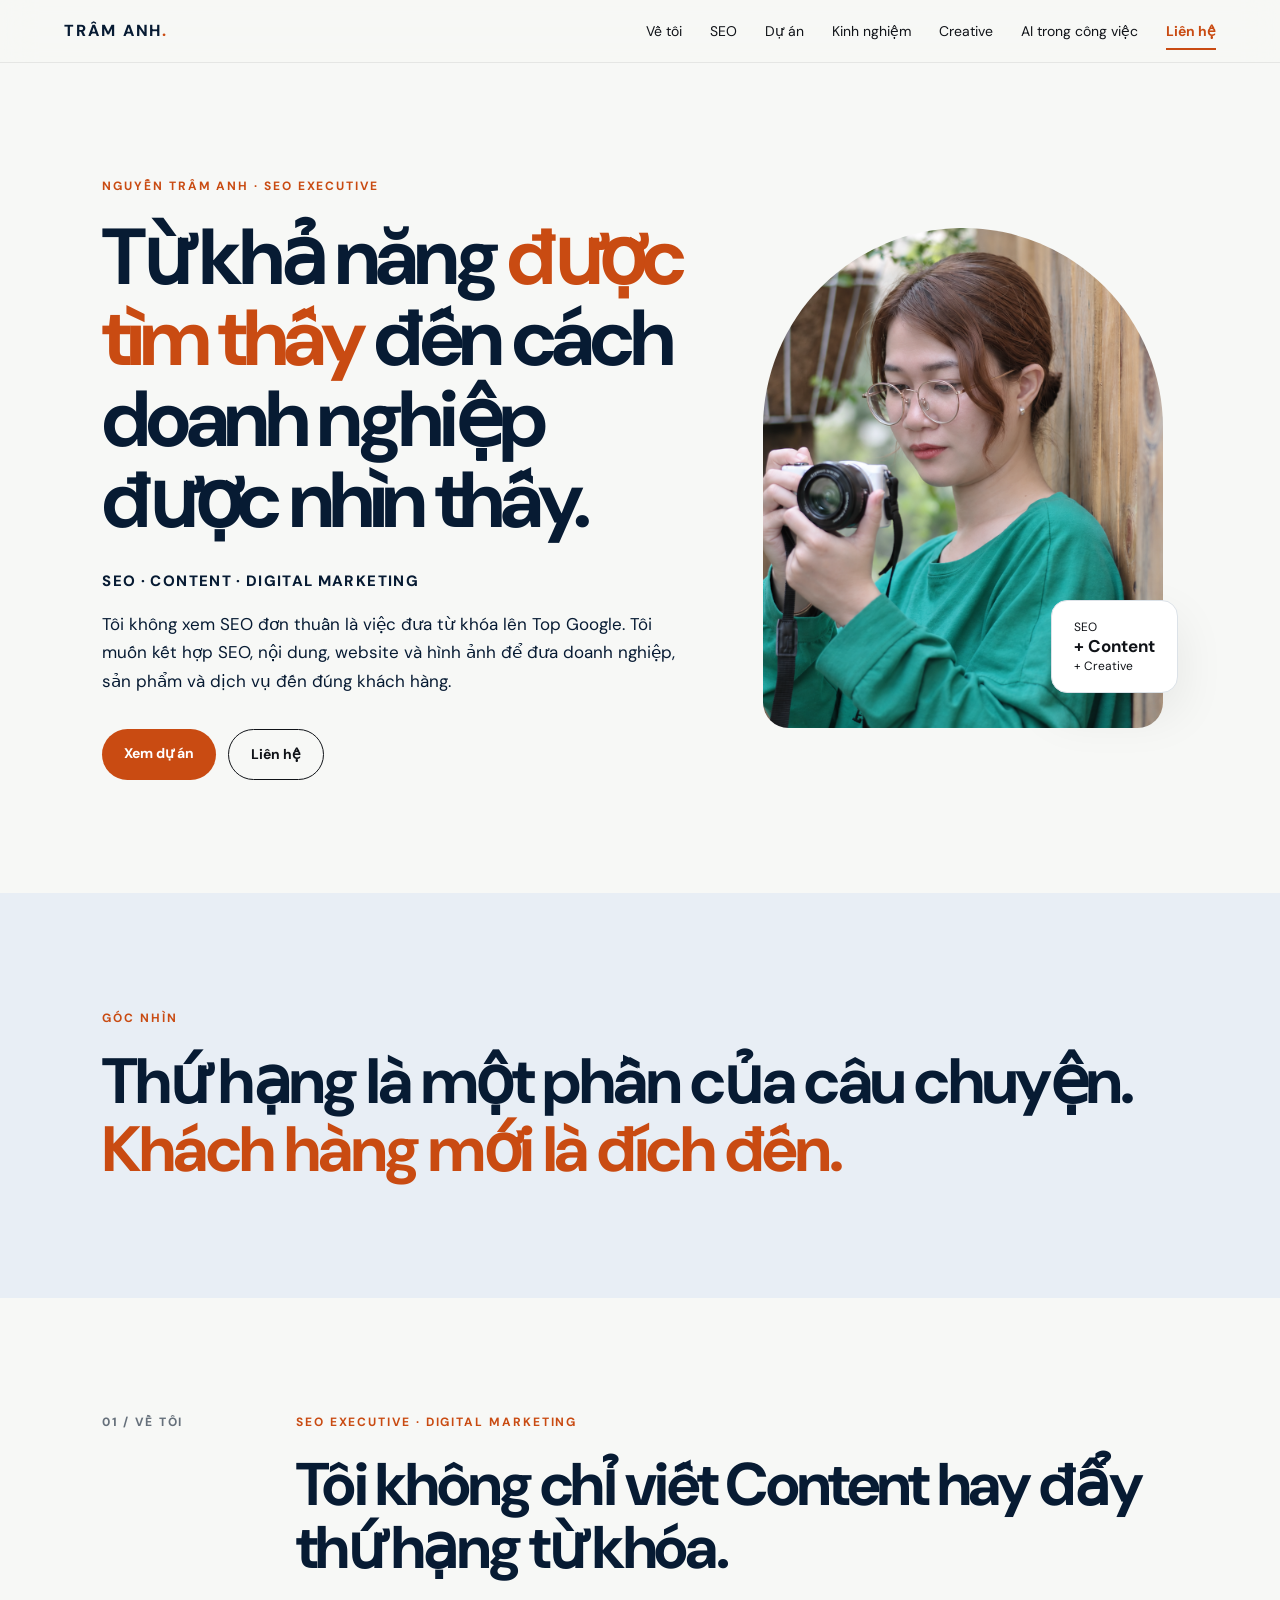
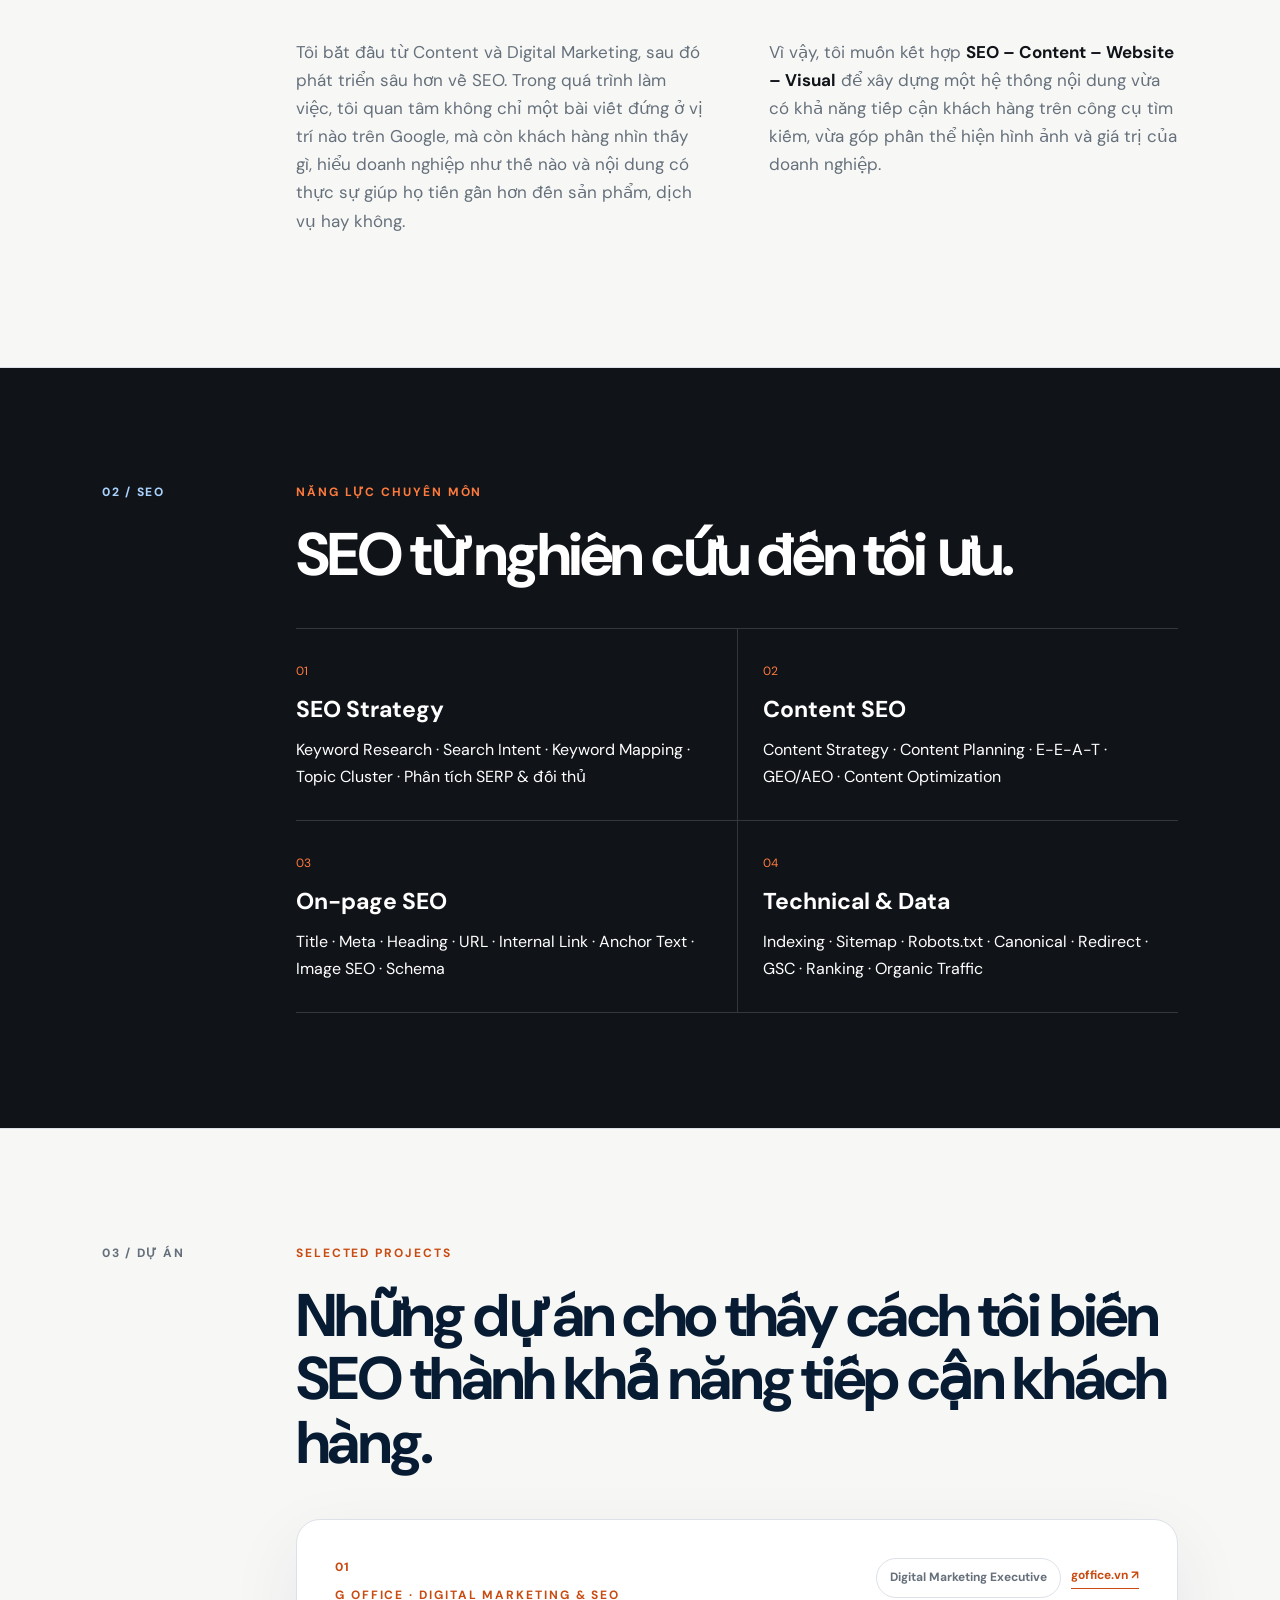
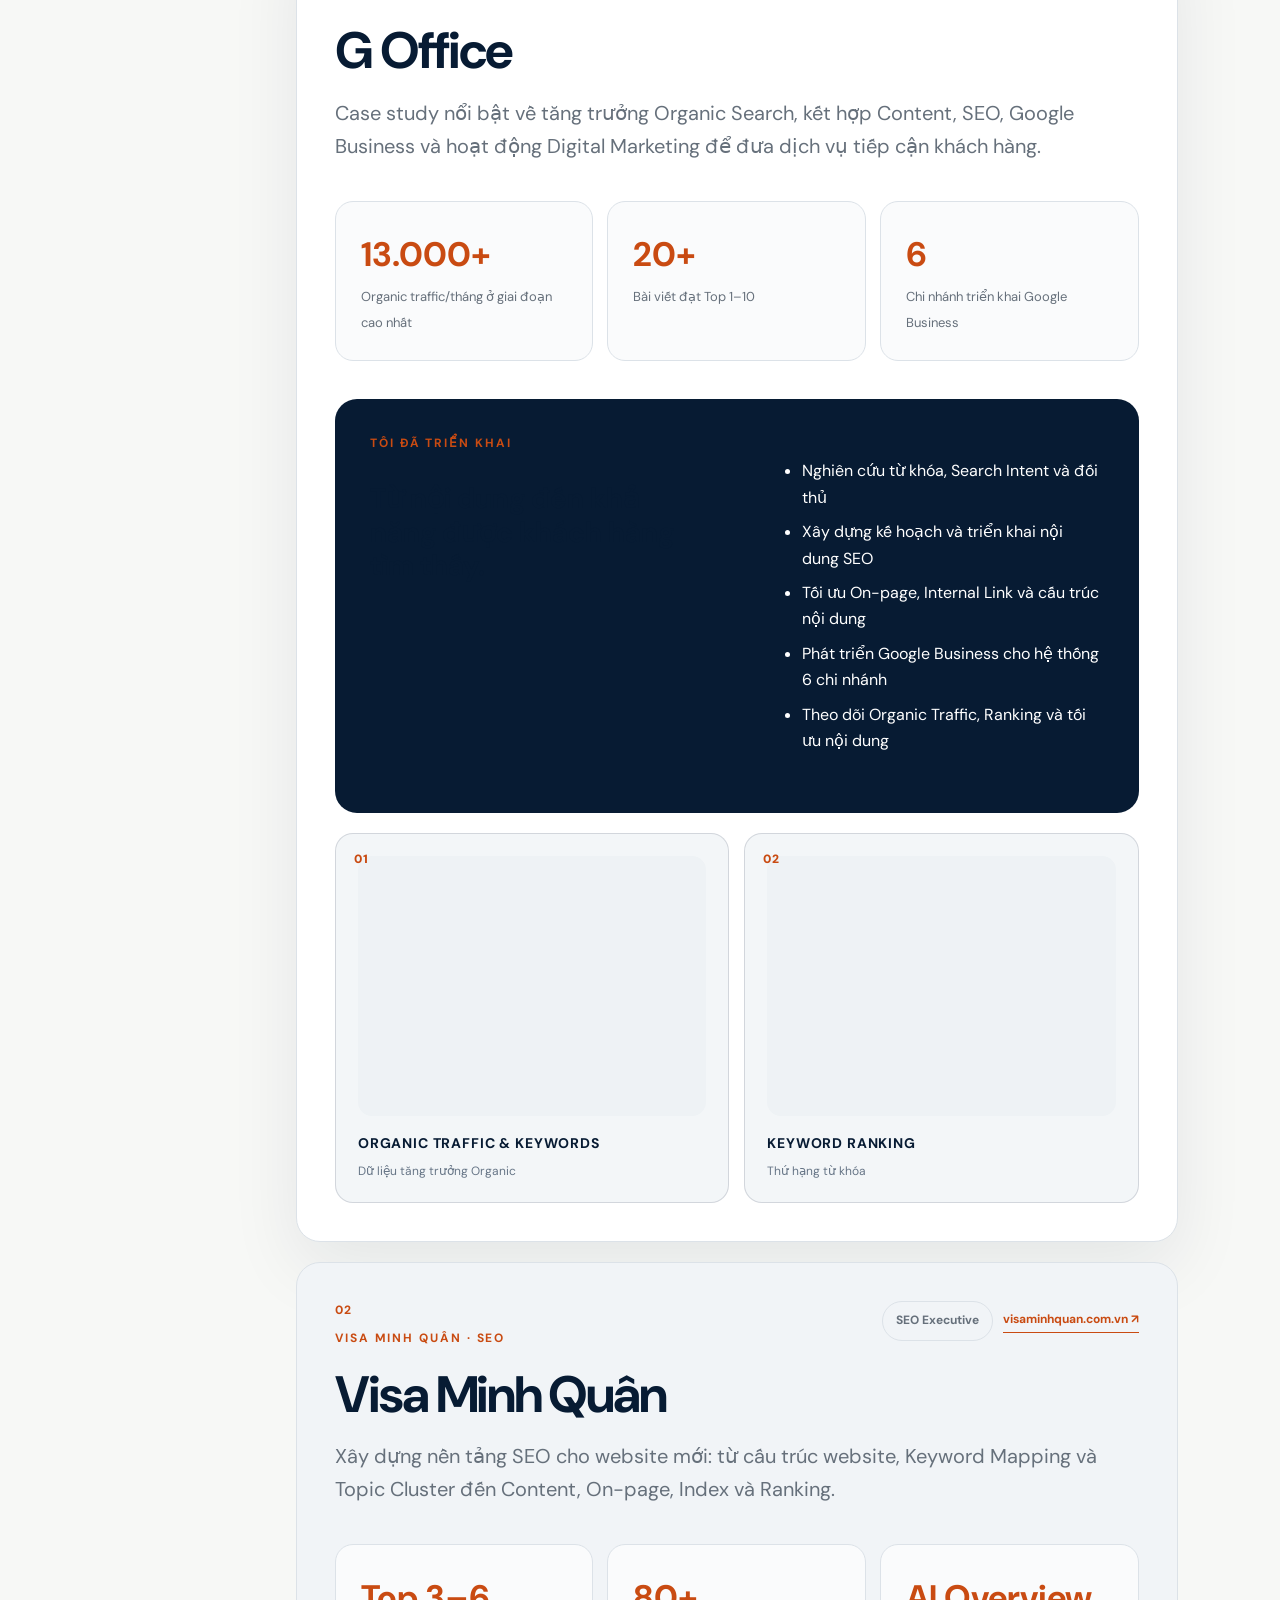
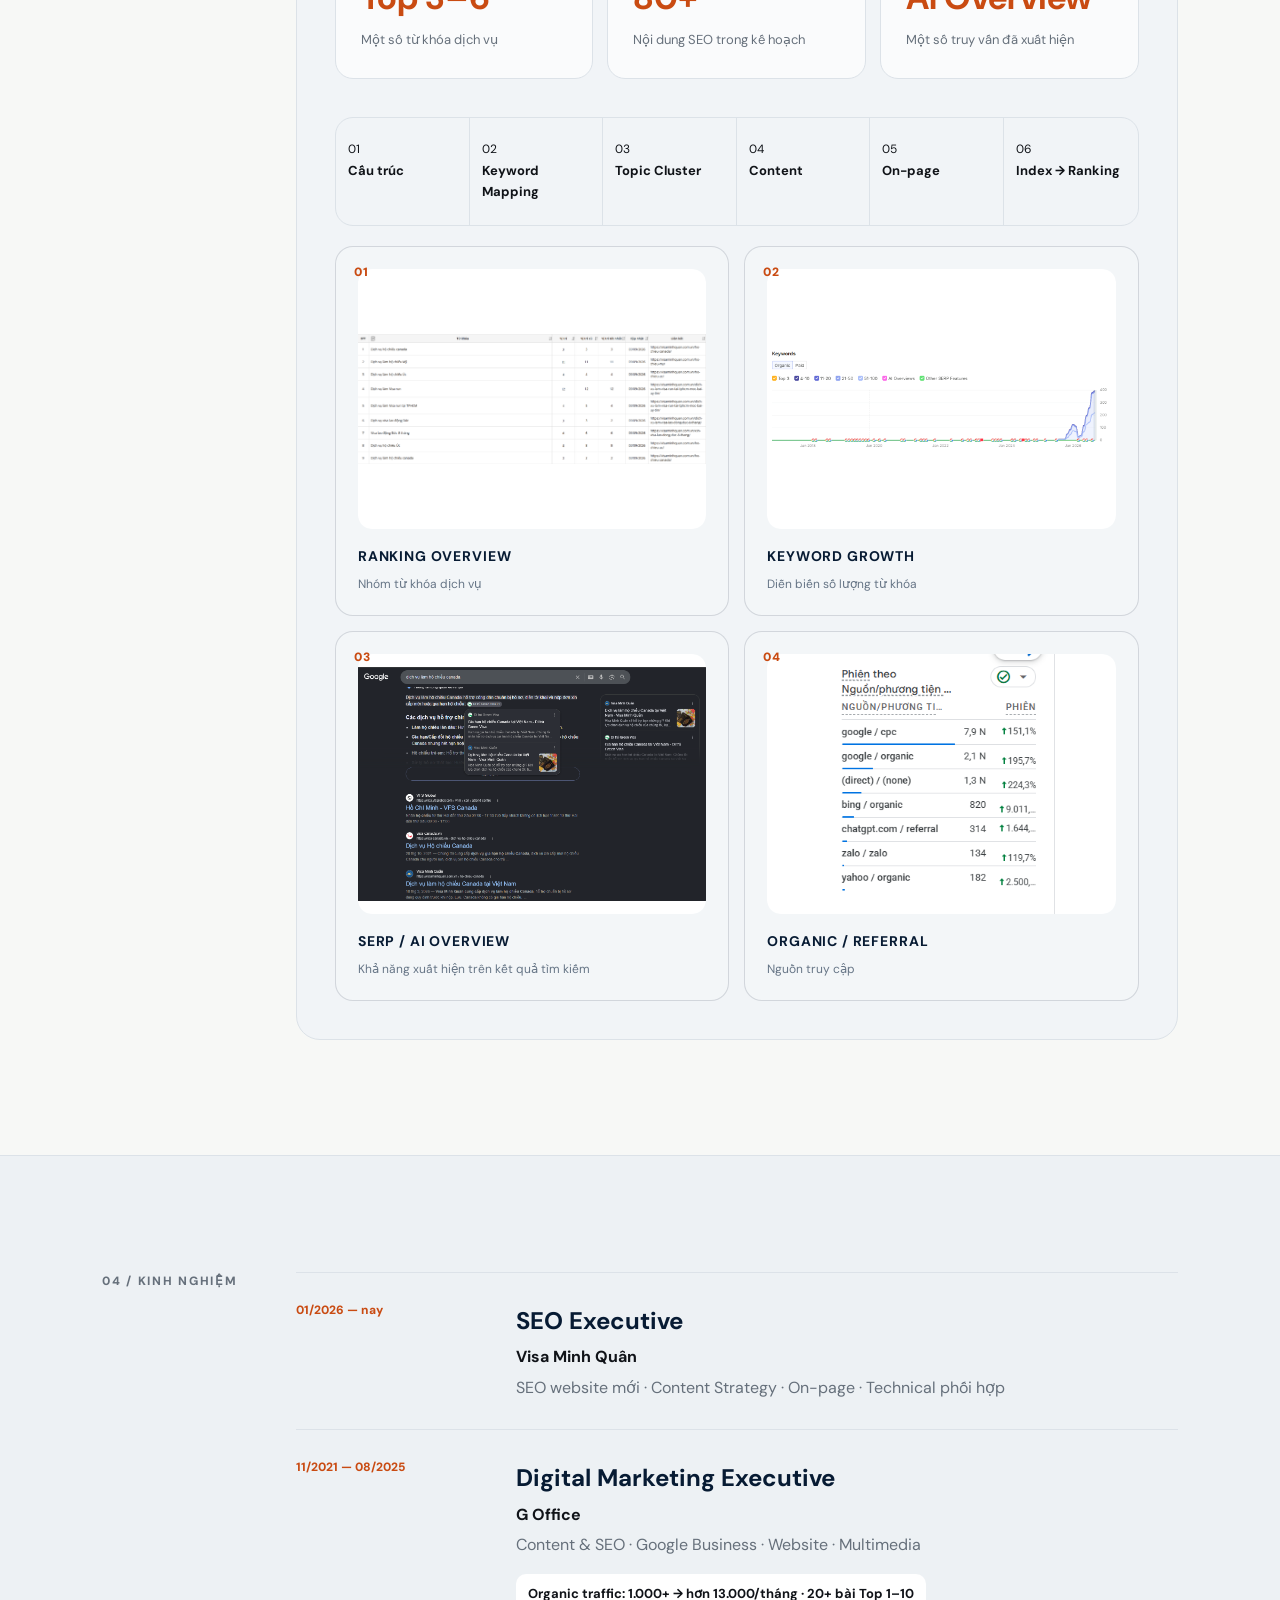
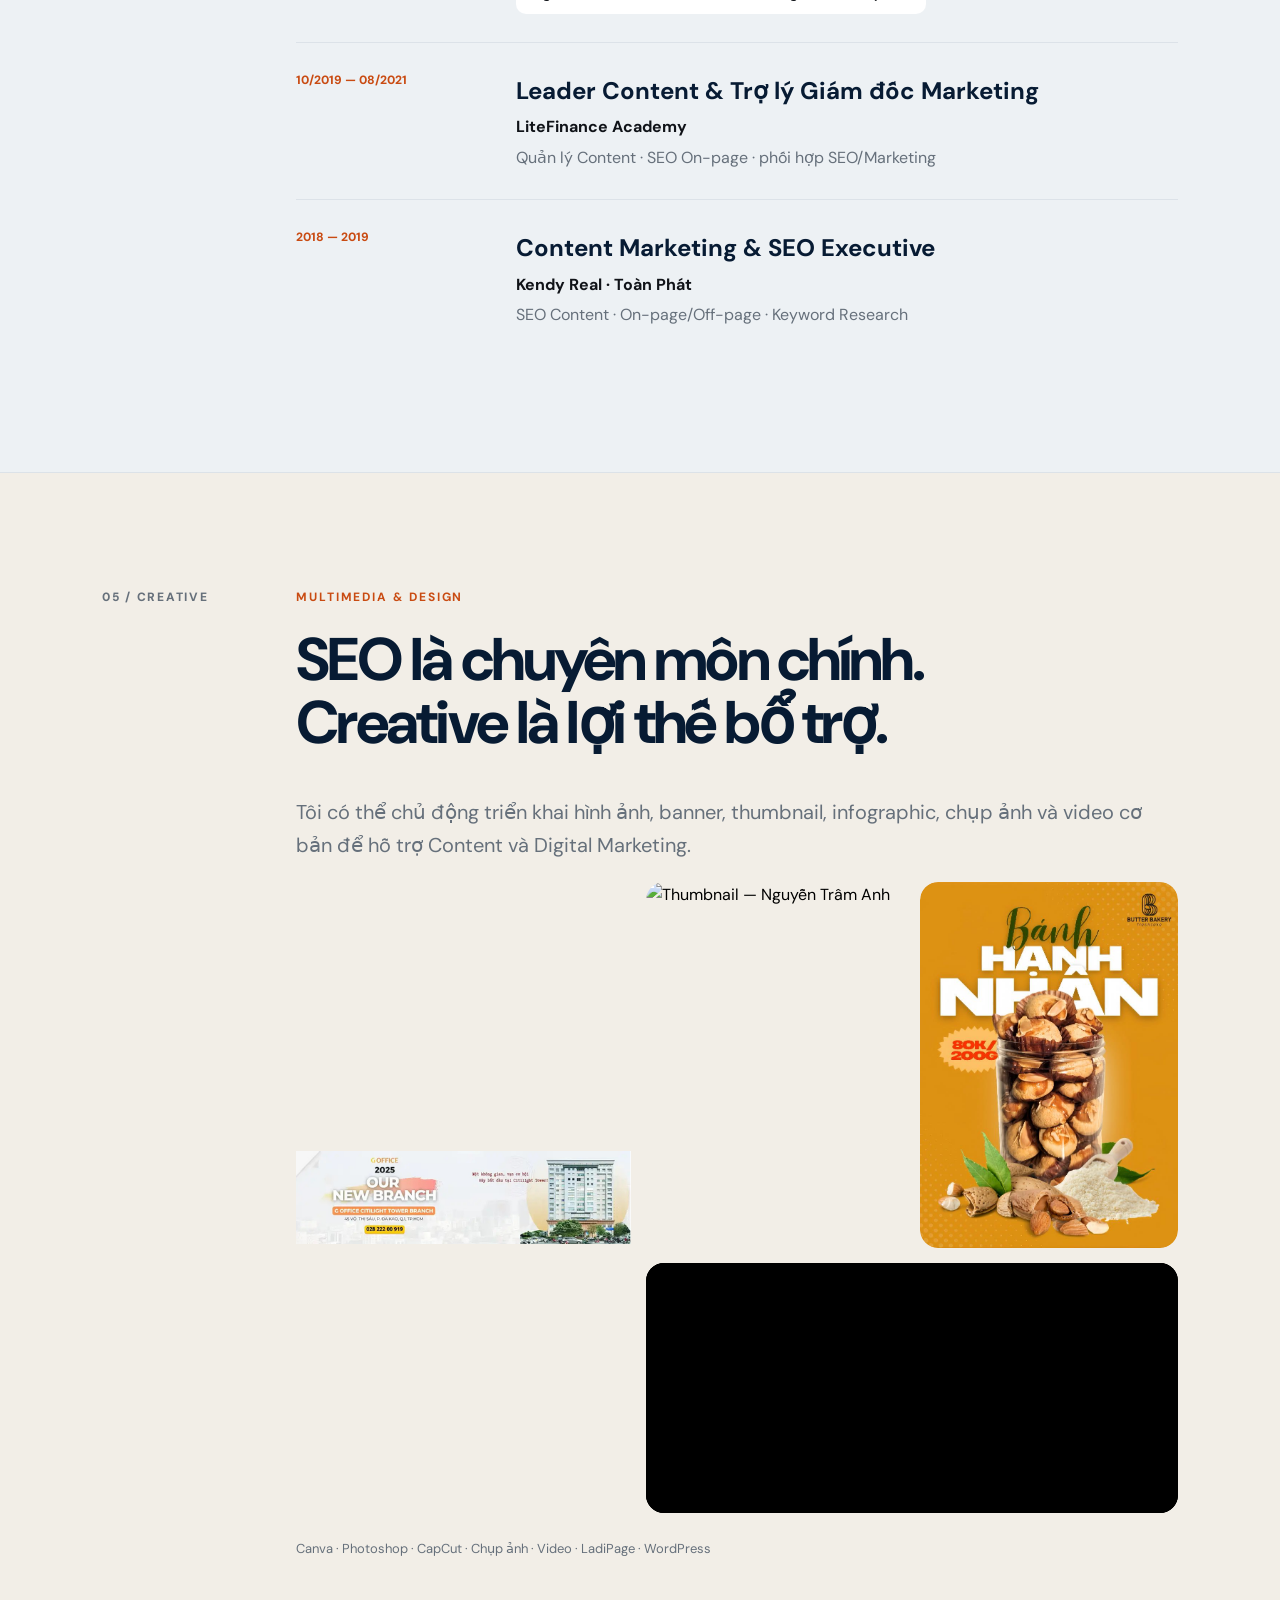
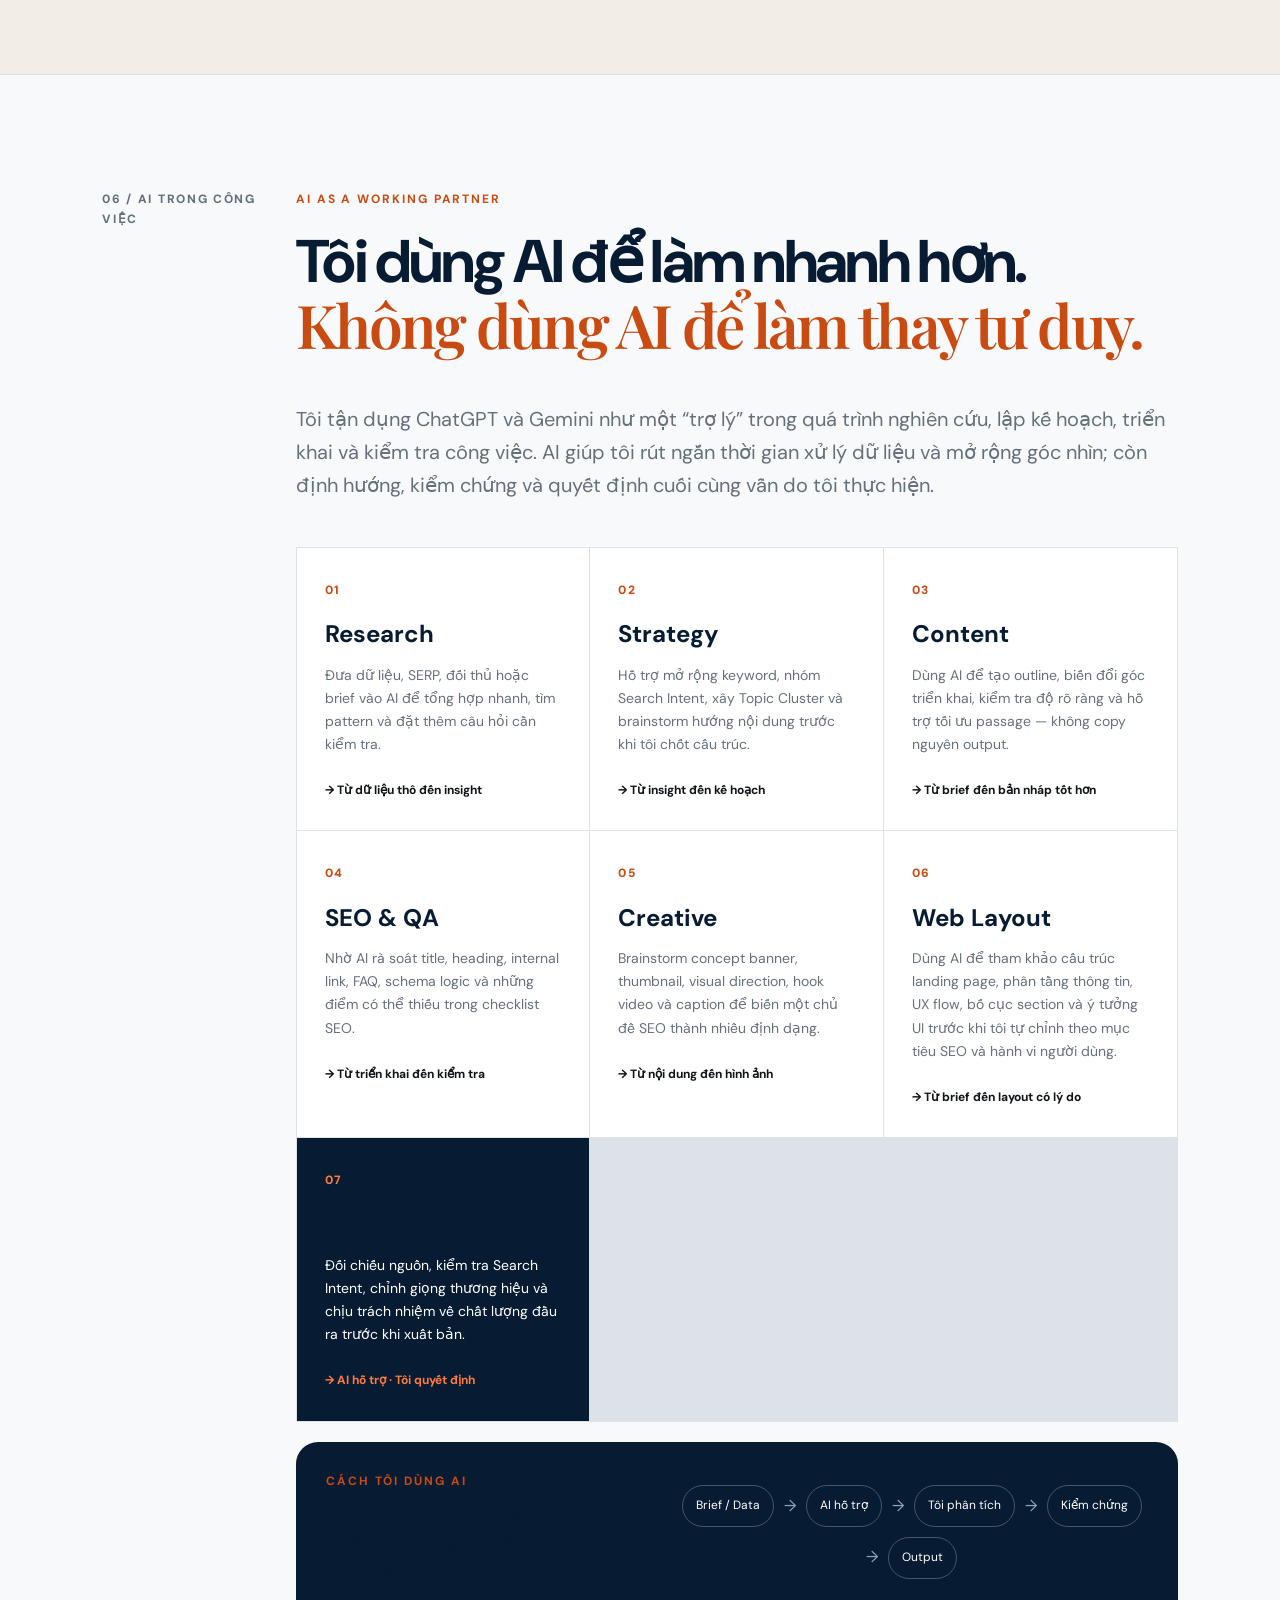
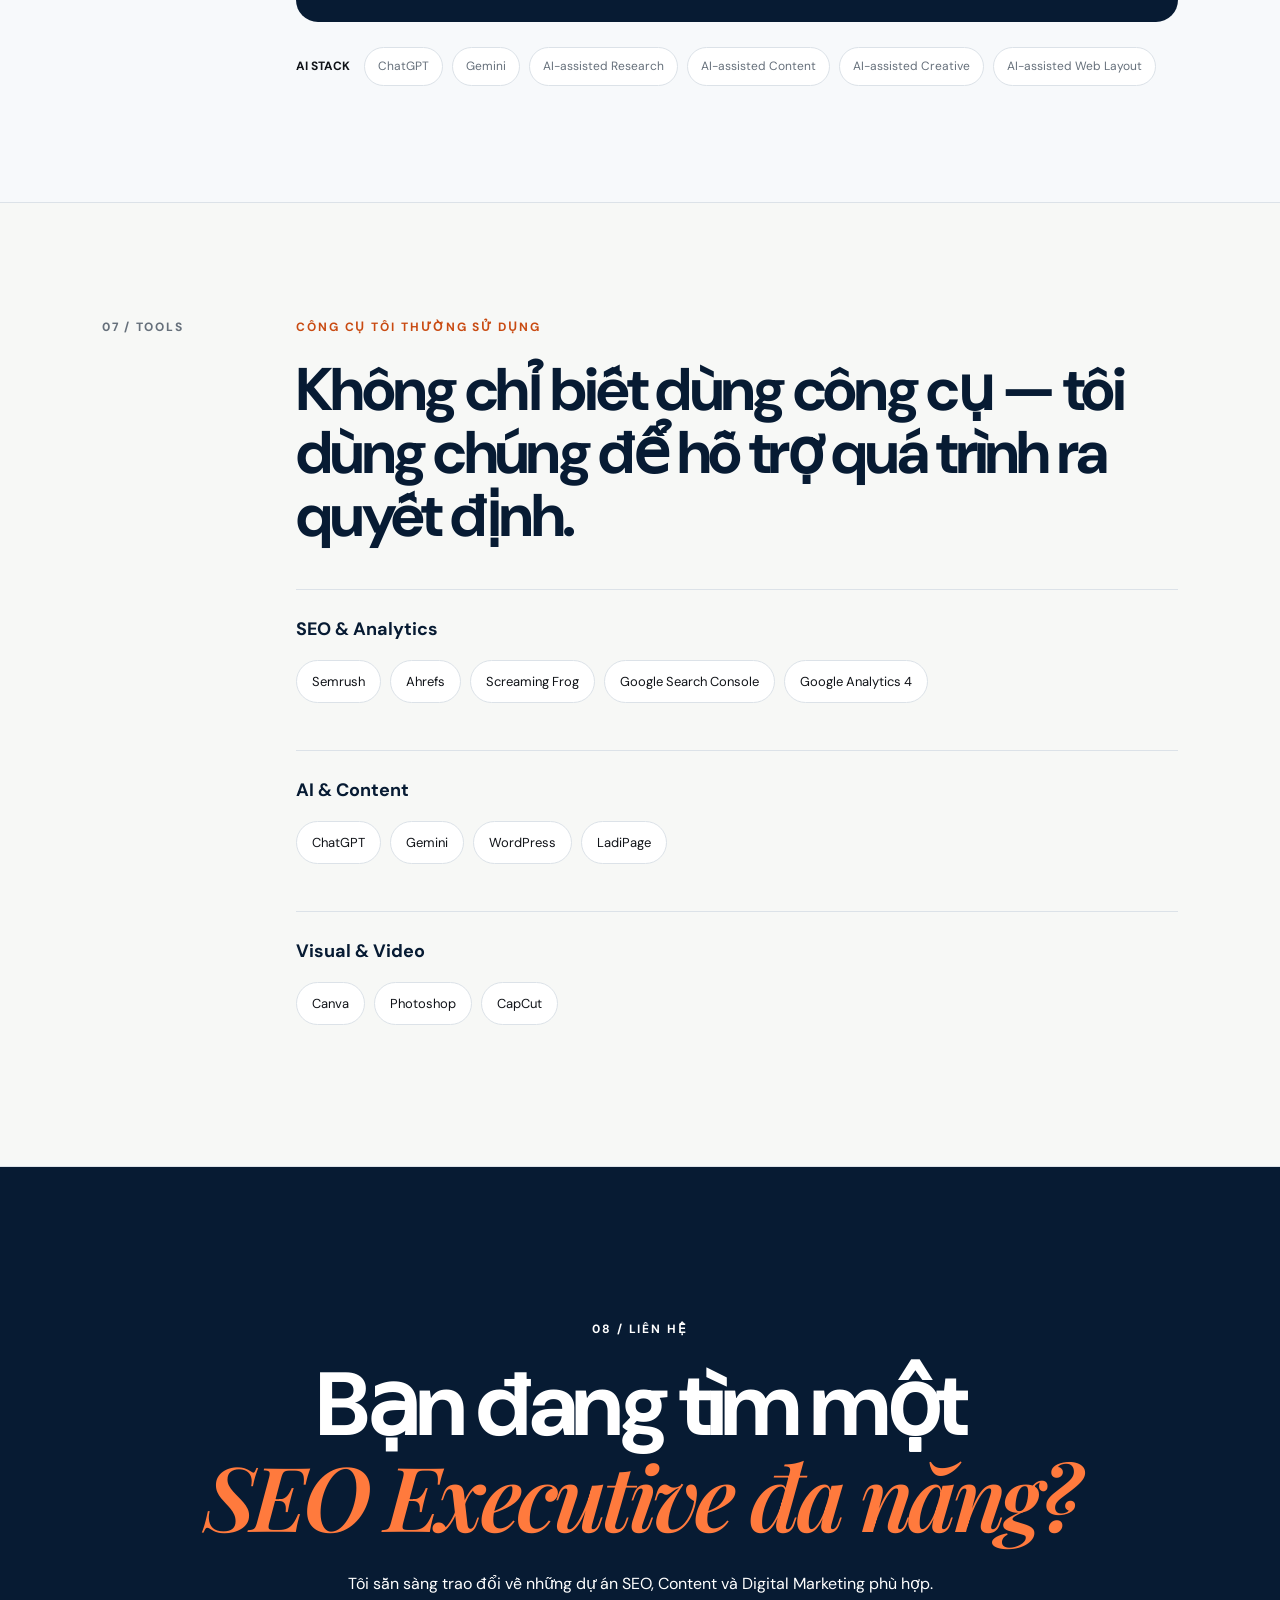
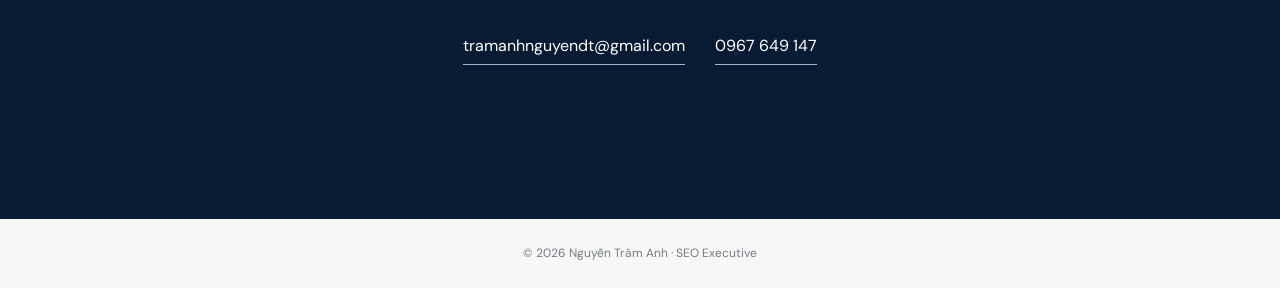
==== commit d47aa3d9: "Add files via upload" ====
--- a/index.html
+++ b/index.html
@@ -170,26 +170,11 @@
     <p class="eyebrow">MULTIMEDIA & DESIGN</p>
     <h2>SEO là chuyên môn chính.<br>Creative là lợi thế bổ trợ.</h2>
     <p class="project-intro">Tôi có thể chủ động triển khai hình ảnh, banner, thumbnail, infographic, chụp ảnh và video cơ bản để hỗ trợ Content và Digital Marketing.</p>
-    <div class="creative-gallery">
-      <button class="creative-card creative-banner" data-modal-media="banner01" aria-label="Mở banner G Office">
-        <span class="creative-media"><img class="portfolio-zoomable" src="media/banner-01.png" alt="Banner G Office — Nguyễn Trâm Anh"></span>
-        <span class="creative-caption"><strong>Banner / Key Visual</strong><small>Thiết kế truyền thông cho G Office</small></span>
-      </button>
-
-      <button class="creative-card creative-vertical" data-modal-media="thumbnail01" aria-label="Mở thumbnail">
-        <span class="creative-media"><img class="portfolio-zoomable" src="media/thumbnail-01.png" alt="Thumbnail bánh hạnh nhân — Nguyễn Trâm Anh"></span>
-        <span class="creative-caption"><strong>Thumbnail / Product Visual</strong><small>Thiết kế hình ảnh sản phẩm</small></span>
-      </button>
-
-      <button class="creative-card creative-vertical" data-modal-media="social01" aria-label="Mở social post">
-        <span class="creative-media"><img class="portfolio-zoomable" src="media/social-01.jpg" alt="Social post — Nguyễn Trâm Anh"></span>
-        <span class="creative-caption"><strong>Social Content</strong><small>Visual cho nội dung mạng xã hội</small></span>
-      </button>
-
-      <div class="creative-card creative-video">
-        <div class="tiktok-embed-wrap"><iframe src="https://www.tiktok.com/player/v1/7546107781745626386?description=1&music_info=1" title="TikTok video — Creative work — Nguyễn Trâm Anh" loading="lazy" allow="fullscreen" allowfullscreen></iframe></div>
-        <div class="creative-caption"><strong>Video / TikTok</strong><small>Video ngắn phục vụ Content & Digital Marketing</small></div>
-      </div>
+    <div class="gallery">
+      <button class="gallery-card large" data-modal-media="banner01" aria-label="Mở ảnh banner"><span class="media-slot"><img class="portfolio-zoomable" src="media/banner-01.png" alt="Banner — Nguyễn Trâm Anh"></span></button>
+      <button class="gallery-card" data-modal-media="thumbnail01" aria-label="Mở ảnh thumbnail"><span class="media-slot"><img class="portfolio-zoomable" src="media/thumbnail-01.png" alt="Thumbnail — Nguyễn Trâm Anh"></span></button>
+      <button class="gallery-card" data-modal-media="social01" aria-label="Mở ảnh social post"><span class="media-slot"><img class="portfolio-zoomable" src="media/social-01.jpg" alt="Social Post — Nguyễn Trâm Anh"></span></button>
+      <div class="gallery-card video"><div class="video-slot"><div class="tiktok-embed-wrap"><iframe src="https://www.tiktok.com/player/v1/7546107781745626386?description=1&music_info=1" title="TikTok video — Creative work — Nguyễn Trâm Anh" loading="lazy" allow="fullscreen" allowfullscreen></iframe></div></div></div>
     </div>
     <div class="creative-tags">Canva · Photoshop · CapCut · Chụp ảnh · Video · LadiPage · WordPress</div>
   </div>
--- a/style.css
+++ b/style.css
@@ -1,36 +1,20 @@
-@import url('https://fonts.googleapis.com/css2?family=DM+Sans:wght@400;500;600;700&family=Playfair+Display:ital,wght@0,600;1,600&display=swap');
-:root{--ink:#101318;--muted:#66707b;--line:#dce2e8;--paper:#f7f8f6;--navy:#071b33;--blue:#155da8;--accent:#a9d2ff;--warm:#f2eee7}
-*{box-sizing:border-box}html{scroll-behavior:smooth}body{margin:0;background:var(--paper);color:var(--ink);font-family:"DM Sans",Arial,sans-serif;line-height:1.65}body.no-scroll{overflow:hidden}a{color:inherit;text-decoration:none}button{font:inherit}.site-header{position:sticky;top:0;z-index:30;display:flex;justify-content:space-between;align-items:center;padding:18px 5vw;border-bottom:1px solid rgba(16,19,24,.08);background:rgba(247,248,246,.9);backdrop-filter:blur(16px)}.brand{font-weight:800;letter-spacing:.12em}.brand span{color:var(--blue)}.nav{display:flex;gap:28px;font-size:14px}.nav a{position:relative}.nav a.active{color:var(--blue);font-weight:700}.nav a.active:after{content:"";position:absolute;left:0;right:0;bottom:-7px;height:2px;background:var(--blue)}.menu-toggle{display:none;border:0;background:none;font-size:24px}
-.hero{min-height:calc(100vh - 70px);display:grid;grid-template-columns:1.15fr .85fr;gap:5vw;align-items:center;padding:7vw 8vw}.eyebrow{font-size:12px;font-weight:700;letter-spacing:.16em;color:var(--blue);margin:0 0 20px}.hero h1{font-size:clamp(44px,6.2vw,88px);line-height:1.02;letter-spacing:-.055em;margin:0 0 28px;max-width:900px}.hero h1 em,.contact em{font-family:"Playfair Display",serif;font-weight:600}.hero-sub{font-weight:800;font-size:15px;letter-spacing:.09em}.lead{color:var(--muted);max-width:690px;font-size:17px}.actions{display:flex;gap:12px;margin-top:34px}.btn{padding:13px 22px;border-radius:999px;font-weight:700;font-size:14px}.primary{background:var(--ink);color:white}.ghost{border:1px solid var(--ink)}.hero-visual{position:relative;display:flex;justify-content:center}.portrait-placeholder{width:min(400px,75vw);aspect-ratio:4/5;border-radius:220px 220px 28px 28px;background:linear-gradient(145deg,#dbe8f7,#eef2f4);display:grid;place-items:center;text-align:center;font-size:13px;letter-spacing:.15em;color:#6b7784}.floating-note{position:absolute;bottom:7%;right:0;background:white;border:1px solid var(--line);padding:18px 22px;border-radius:16px;box-shadow:0 20px 50px rgba(0,0,0,.08);font-size:12px;line-height:1.35}.floating-note strong{font-size:17px}
-.statement{padding:9vw 8vw;background:#e8eef5}.statement h2{font-size:clamp(34px,5vw,70px);line-height:1.05;letter-spacing:-.04em;margin:0}.statement h2 span{color:var(--navy)}
-.section{display:grid;grid-template-columns:18% 82%;padding:9vw 8vw;border-bottom:1px solid var(--line)}.section-label{font-size:12px;font-weight:800;letter-spacing:.14em;color:var(--muted)}.section-content{max-width:1150px}.section h2{font-size:clamp(34px,4.7vw,64px);line-height:1.05;letter-spacing:-.045em;margin:0 0 42px}.two-col{display:grid;grid-template-columns:1fr 1fr;gap:5vw;color:var(--muted);font-size:17px}.two-col strong{color:var(--ink)}.dark{background:var(--ink);color:white}.dark .eyebrow,.dark .section-label{color:var(--accent)}.skill-grid{display:grid;grid-template-columns:1fr 1fr;border-top:1px solid #34383e}.skill-grid article{padding:28px 25px 30px 0;border-bottom:1px solid #34383e}.skill-grid article:nth-child(even){padding-left:25px;border-left:1px solid #34383e}.skill-grid span{font-size:12px;color:#9299a3}.skill-grid h3{font-size:23px;margin:8px 0}.skill-grid p{color:#aeb4bc;margin:0}
-.project-intro{font-size:20px;max-width:900px;color:var(--muted)}.project-feature{margin-top:45px;padding:38px;border:1px solid var(--line);border-radius:24px;background:white}.project-feature.featured{box-shadow:0 25px 70px rgba(7,27,51,.08)}.secondary-project{margin-top:20px;background:#f1f4f7}.project-heading{display:flex;justify-content:space-between;align-items:flex-start;gap:30px}.project-number{display:block;font-size:12px;font-weight:800;color:var(--blue);letter-spacing:.12em;margin-bottom:8px}.project-heading h3{font-size:clamp(34px,4vw,56px);line-height:1;letter-spacing:-.04em;margin:0}.project-role{font-size:12px;font-weight:700;color:var(--muted);border:1px solid var(--line);border-radius:999px;padding:9px 13px;white-space:nowrap}.metrics{display:grid;grid-template-columns:repeat(3,1fr);gap:14px;margin:38px 0}.metrics div{background:#fafbfc;border:1px solid var(--line);padding:25px;border-radius:18px}.metrics strong{display:block;font-size:34px;color:var(--navy)}.metrics span{color:var(--muted);font-size:13px}.case-flow{display:grid;grid-template-columns:repeat(6,1fr);border:1px solid var(--line);border-radius:18px;overflow:hidden}.case-flow div{padding:22px 12px;font-size:12px;border-right:1px solid var(--line)}.case-flow div:last-child{border-right:0}.case-flow b{font-size:13px}.case-box{margin-top:20px;background:var(--navy);color:white;border-radius:22px;padding:35px;display:grid;grid-template-columns:1fr 1fr;gap:50px}.case-box .eyebrow{color:var(--accent)}.case-box h3{font-size:28px;line-height:1.2}.case-box li{margin:8px 0}.evidence-grid{display:grid;grid-template-columns:1fr 1fr;gap:15px;margin-top:20px}.evidence-grid.one{grid-template-columns:1fr}.evidence-placeholder{min-height:240px;border:1px dashed #aeb5bd;border-radius:18px;display:grid;place-content:center;text-align:center;color:#737b85;font-size:13px;letter-spacing:.12em;background:#f5f6f5}.evidence-placeholder small{letter-spacing:0;font-size:11px}.note{font-size:12px;color:#8a919a;margin-top:20px}
-.alt{background:#edf1f4}.timeline{display:flex;flex-direction:column}.job{display:grid;grid-template-columns:190px 1fr;gap:30px;padding:28px 0;border-top:1px solid var(--line)}.job h3{font-size:24px;margin:0}.job p{margin:4px 0;font-weight:700}.job span{color:var(--muted)}.date{font-size:12px;color:var(--blue);font-weight:800}.result{display:inline-block;margin-top:16px;padding:9px 12px;background:white;border-radius:10px;font-size:13px;font-weight:700}
-.creative{background:var(--warm)}
-.creative-gallery{display:grid;grid-template-columns:1fr 1fr;gap:18px;margin-top:34px;align-items:stretch}
-.creative-card{border:1px solid var(--line);border-radius:20px;background:#fff;padding:0;overflow:hidden;text-align:left;cursor:pointer;box-shadow:0 8px 24px rgba(0,0,0,.035)}
-.creative-card:hover{transform:translateY(-3px);box-shadow:0 16px 34px rgba(0,0,0,.08);transition:.22s ease}
-.creative-banner{grid-column:1 / -1}
-.creative-media{display:flex;align-items:center;justify-content:center;background:#f4f5f6;overflow:hidden}
-.creative-banner .creative-media{height:260px}
-.creative-vertical .creative-media{height:430px}
-.creative-media img{display:block;width:100%;height:100%;object-fit:contain}
-.creative-caption{display:flex;flex-direction:column;gap:5px;padding:14px 17px 16px}
-.creative-caption strong{font-size:14px;letter-spacing:.04em;color:var(--navy,#06213f)}
-.creative-caption small{font-size:12px;color:var(--muted);line-height:1.5}
-.creative-video{grid-column:1 / -1;cursor:default}
-.creative-video .tiktok-embed-wrap{height:520px;min-height:0;display:flex;justify-content:center;align-items:center;background:#000;overflow:hidden}
-.creative-video .tiktok-embed-wrap iframe{width:100%;height:100%;max-width:100%;border:0}
-.creative-tags{margin-top:25px;color:var(--muted);font-size:13px}
-@media(max-width:800px){.creative-gallery{grid-template-columns:1fr}.creative-banner,.creative-video{grid-column:auto}.creative-banner .creative-media{height:220px}.creative-vertical .creative-media{height:420px}.creative-video .tiktok-embed-wrap{height:520px}}
-/* ===== AI WORKFLOW ===== */
-.ai-section{background:#f7f9fb}.ai-section h2 span{font-family:"Playfair Display",serif;font-weight:600}.ai-workflow{display:grid;grid-template-columns:repeat(3,1fr);gap:1px;background:var(--line);border:1px solid var(--line);margin-top:45px}.ai-step{background:white;padding:28px;min-height:250px}.ai-step span{font-size:12px;font-weight:800;color:var(--blue);letter-spacing:.12em}.ai-step h3{font-size:24px;margin:12px 0 10px}.ai-step p{color:var(--muted);font-size:14px;margin:0 0 20px}.ai-step b{font-size:12px;color:var(--ink)}.ai-highlight{background:var(--navy);color:white}.ai-highlight span,.ai-highlight b{color:var(--accent)}.ai-highlight p{color:#c4ccd6}.ai-proof{margin-top:20px;padding:30px;border-radius:22px;background:var(--navy);color:white;display:grid;grid-template-columns:.8fr 1.2fr;gap:35px;align-items:center}.ai-proof .eyebrow{color:var(--accent);margin-bottom:10px}.ai-proof h3{font-size:25px;line-height:1.2;margin:0}.ai-proof-flow{display:flex;align-items:center;justify-content:center;gap:10px;flex-wrap:wrap}.ai-proof-flow span{border:1px solid #465568;border-radius:999px;padding:10px 13px;font-size:12px}.ai-proof-flow i{font-style:normal;color:#8fa4ba}.ai-stack{display:flex;align-items:center;gap:9px;flex-wrap:wrap;margin-top:25px;color:var(--muted);font-size:12px}.ai-stack strong{color:var(--ink);margin-right:5px}.ai-stack span{border:1px solid var(--line);background:white;border-radius:999px;padding:9px 13px}
-
-.tool-list{display:flex;flex-wrap:wrap;gap:10px}.tool-list span{border:1px solid var(--line);border-radius:999px;padding:10px 15px;font-size:13px;background:white}
-.contact{padding:12vw 8vw;background:var(--navy);color:white;text-align:center}.contact .eyebrow{color:var(--accent)}.contact h2{font-size:clamp(45px,7vw,92px);line-height:1;letter-spacing:-.05em;margin:0 auto 25px}.contact p{color:#d0d8e2}.contact-links{display:flex;justify-content:center;gap:30px;margin-top:35px;flex-wrap:wrap}.contact-links a{border-bottom:1px solid #9eb6cf;padding-bottom:5px}footer{text-align:center;padding:25px;font-size:12px;color:#747b84}
-.modal{position:fixed;inset:0;background:rgba(0,0,0,.86);z-index:100;display:none;place-items:center;padding:5vw}.modal.open{display:grid}.modal img{max-width:90vw;max-height:85vh;object-fit:contain;border-radius:12px}.modal-close{position:absolute;top:20px;right:25px;color:white;background:none;border:0;font-size:42px;cursor:pointer}
-.reveal{opacity:0;transform:translateY(20px);transition:opacity .7s ease,transform .7s ease}.reveal.visible{opacity:1;transform:none}
-@media(max-width:800px){.nav{display:none;position:absolute;top:69px;left:0;right:0;background:var(--paper);padding:20px 6vw;flex-direction:column;gap:15px;border-bottom:1px solid var(--line)}.nav.open{display:flex}.menu-toggle{display:block}.hero,.section{grid-template-columns:1fr}.hero{padding:16vw 6vw}.hero-visual{order:-1}.portrait-placeholder{width:65vw}.section{padding:15vw 6vw;gap:25px}.two-col,.skill-grid,.metrics,.case-box{grid-template-columns:1fr}.skill-grid article:nth-child(even){padding-left:0;border-left:0}.case-flow{grid-template-columns:1fr 1fr}.case-flow div{border-bottom:1px solid var(--line)}.job{grid-template-columns:1fr;gap:6px}.project-feature{padding:24px}.project-heading{flex-direction:column}.project-role{white-space:normal}.contact{padding:18vw 6vw}.contact-links{flex-direction:column;align-items:center}}
-
-.project-meta{display:flex;align-items:center;gap:10px;flex-wrap:wrap;justify-content:flex-end}.project-link{font-size:12px;font-weight:700;color:var(--blue);border-bottom:1px solid #b9cde2;padding-bottom:2px}.tool-groups{display:grid;grid-template-columns:1fr;gap:22px}.tool-group{padding:25px 0;border-top:1px solid var(--line)}.tool-group h3{font-size:18px;margin:0 0 15px}.tool-group .tool-list{gap:9px}.tool-group .tool-list span{background:white}
+@import url('https://fonts.googleapis.com/css2?family=DM+Sans:wght@400;500;600;700&family=Playfair+Display:ital,wght@0,600;1,600&display=swap');
+:root{--ink:#101318;--muted:#66707b;--line:#dce2e8;--paper:#f7f8f6;--navy:#071b33;--blue:#155da8;--accent:#a9d2ff;--warm:#f2eee7}
+*{box-sizing:border-box}html{scroll-behavior:smooth}body{margin:0;background:var(--paper);color:var(--ink);font-family:"DM Sans",Arial,sans-serif;line-height:1.65}body.no-scroll{overflow:hidden}a{color:inherit;text-decoration:none}button{font:inherit}.site-header{position:sticky;top:0;z-index:30;display:flex;justify-content:space-between;align-items:center;padding:18px 5vw;border-bottom:1px solid rgba(16,19,24,.08);background:rgba(247,248,246,.9);backdrop-filter:blur(16px)}.brand{font-weight:800;letter-spacing:.12em}.brand span{color:var(--blue)}.nav{display:flex;gap:28px;font-size:14px}.nav a{position:relative}.nav a.active{color:var(--blue);font-weight:700}.nav a.active:after{content:"";position:absolute;left:0;right:0;bottom:-7px;height:2px;background:var(--blue)}.menu-toggle{display:none;border:0;background:none;font-size:24px}
+.hero{min-height:calc(100vh - 70px);display:grid;grid-template-columns:1.15fr .85fr;gap:5vw;align-items:center;padding:7vw 8vw}.eyebrow{font-size:12px;font-weight:700;letter-spacing:.16em;color:var(--blue);margin:0 0 20px}.hero h1{font-size:clamp(44px,6.2vw,88px);line-height:1.02;letter-spacing:-.055em;margin:0 0 28px;max-width:900px}.hero h1 em,.contact em{font-family:"Playfair Display",serif;font-weight:600}.hero-sub{font-weight:800;font-size:15px;letter-spacing:.09em}.lead{color:var(--muted);max-width:690px;font-size:17px}.actions{display:flex;gap:12px;margin-top:34px}.btn{padding:13px 22px;border-radius:999px;font-weight:700;font-size:14px}.primary{background:var(--ink);color:white}.ghost{border:1px solid var(--ink)}.hero-visual{position:relative;display:flex;justify-content:center}.portrait-placeholder{width:min(400px,75vw);aspect-ratio:4/5;border-radius:220px 220px 28px 28px;background:linear-gradient(145deg,#dbe8f7,#eef2f4);display:grid;place-items:center;text-align:center;font-size:13px;letter-spacing:.15em;color:#6b7784}.floating-note{position:absolute;bottom:7%;right:0;background:white;border:1px solid var(--line);padding:18px 22px;border-radius:16px;box-shadow:0 20px 50px rgba(0,0,0,.08);font-size:12px;line-height:1.35}.floating-note strong{font-size:17px}
+.statement{padding:9vw 8vw;background:#e8eef5}.statement h2{font-size:clamp(34px,5vw,70px);line-height:1.05;letter-spacing:-.04em;margin:0}.statement h2 span{color:var(--navy)}
+.section{display:grid;grid-template-columns:18% 82%;padding:9vw 8vw;border-bottom:1px solid var(--line)}.section-label{font-size:12px;font-weight:800;letter-spacing:.14em;color:var(--muted)}.section-content{max-width:1150px}.section h2{font-size:clamp(34px,4.7vw,64px);line-height:1.05;letter-spacing:-.045em;margin:0 0 42px}.two-col{display:grid;grid-template-columns:1fr 1fr;gap:5vw;color:var(--muted);font-size:17px}.two-col strong{color:var(--ink)}.dark{background:var(--ink);color:white}.dark .eyebrow,.dark .section-label{color:var(--accent)}.skill-grid{display:grid;grid-template-columns:1fr 1fr;border-top:1px solid #34383e}.skill-grid article{padding:28px 25px 30px 0;border-bottom:1px solid #34383e}.skill-grid article:nth-child(even){padding-left:25px;border-left:1px solid #34383e}.skill-grid span{font-size:12px;color:#9299a3}.skill-grid h3{font-size:23px;margin:8px 0}.skill-grid p{color:#aeb4bc;margin:0}
+.project-intro{font-size:20px;max-width:900px;color:var(--muted)}.project-feature{margin-top:45px;padding:38px;border:1px solid var(--line);border-radius:24px;background:white}.project-feature.featured{box-shadow:0 25px 70px rgba(7,27,51,.08)}.secondary-project{margin-top:20px;background:#f1f4f7}.project-heading{display:flex;justify-content:space-between;align-items:flex-start;gap:30px}.project-number{display:block;font-size:12px;font-weight:800;color:var(--blue);letter-spacing:.12em;margin-bottom:8px}.project-heading h3{font-size:clamp(34px,4vw,56px);line-height:1;letter-spacing:-.04em;margin:0}.project-role{font-size:12px;font-weight:700;color:var(--muted);border:1px solid var(--line);border-radius:999px;padding:9px 13px;white-space:nowrap}.metrics{display:grid;grid-template-columns:repeat(3,1fr);gap:14px;margin:38px 0}.metrics div{background:#fafbfc;border:1px solid var(--line);padding:25px;border-radius:18px}.metrics strong{display:block;font-size:34px;color:var(--navy)}.metrics span{color:var(--muted);font-size:13px}.case-flow{display:grid;grid-template-columns:repeat(6,1fr);border:1px solid var(--line);border-radius:18px;overflow:hidden}.case-flow div{padding:22px 12px;font-size:12px;border-right:1px solid var(--line)}.case-flow div:last-child{border-right:0}.case-flow b{font-size:13px}.case-box{margin-top:20px;background:var(--navy);color:white;border-radius:22px;padding:35px;display:grid;grid-template-columns:1fr 1fr;gap:50px}.case-box .eyebrow{color:var(--accent)}.case-box h3{font-size:28px;line-height:1.2}.case-box li{margin:8px 0}.evidence-grid{display:grid;grid-template-columns:1fr 1fr;gap:15px;margin-top:20px}.evidence-grid.one{grid-template-columns:1fr}.evidence-placeholder{min-height:240px;border:1px dashed #aeb5bd;border-radius:18px;display:grid;place-content:center;text-align:center;color:#737b85;font-size:13px;letter-spacing:.12em;background:#f5f6f5}.evidence-placeholder small{letter-spacing:0;font-size:11px}.note{font-size:12px;color:#8a919a;margin-top:20px}
+.alt{background:#edf1f4}.timeline{display:flex;flex-direction:column}.job{display:grid;grid-template-columns:190px 1fr;gap:30px;padding:28px 0;border-top:1px solid var(--line)}.job h3{font-size:24px;margin:0}.job p{margin:4px 0;font-weight:700}.job span{color:var(--muted)}.date{font-size:12px;color:var(--blue);font-weight:800}.result{display:inline-block;margin-top:16px;padding:9px 12px;background:white;border-radius:10px;font-size:13px;font-weight:700}
+.creative{background:var(--warm)}.gallery{display:grid;grid-template-columns:1.3fr 1fr 1fr;gap:15px}.gallery-card{min-height:250px;border:0;padding:0;cursor:pointer;background:none;text-align:inherit}.gallery-card.large{grid-row:span 2}.gallery-card.video{grid-column:2 / span 2;cursor:default}.media-placeholder,.video-placeholder{height:100%;min-height:250px;border:1px dashed #aeb5bd;border-radius:18px;display:grid;place-content:center;text-align:center;color:#737b85;font-size:13px;letter-spacing:.12em;background:#faf9f6;transition:.25s}.gallery-card:hover .media-placeholder{transform:translateY(-3px);box-shadow:0 15px 30px rgba(0,0,0,.06)}.media-placeholder small,.video-placeholder small{letter-spacing:0;font-size:11px}.creative-tags{margin-top:25px;color:var(--muted);font-size:13px}
+/* ===== AI WORKFLOW ===== */
+.ai-section{background:#f7f9fb}.ai-section h2 span{font-family:"Playfair Display",serif;font-weight:600}.ai-workflow{display:grid;grid-template-columns:repeat(3,1fr);gap:1px;background:var(--line);border:1px solid var(--line);margin-top:45px}.ai-step{background:white;padding:28px;min-height:250px}.ai-step span{font-size:12px;font-weight:800;color:var(--blue);letter-spacing:.12em}.ai-step h3{font-size:24px;margin:12px 0 10px}.ai-step p{color:var(--muted);font-size:14px;margin:0 0 20px}.ai-step b{font-size:12px;color:var(--ink)}.ai-highlight{background:var(--navy);color:white}.ai-highlight span,.ai-highlight b{color:var(--accent)}.ai-highlight p{color:#c4ccd6}.ai-proof{margin-top:20px;padding:30px;border-radius:22px;background:var(--navy);color:white;display:grid;grid-template-columns:.8fr 1.2fr;gap:35px;align-items:center}.ai-proof .eyebrow{color:var(--accent);margin-bottom:10px}.ai-proof h3{font-size:25px;line-height:1.2;margin:0}.ai-proof-flow{display:flex;align-items:center;justify-content:center;gap:10px;flex-wrap:wrap}.ai-proof-flow span{border:1px solid #465568;border-radius:999px;padding:10px 13px;font-size:12px}.ai-proof-flow i{font-style:normal;color:#8fa4ba}.ai-stack{display:flex;align-items:center;gap:9px;flex-wrap:wrap;margin-top:25px;color:var(--muted);font-size:12px}.ai-stack strong{color:var(--ink);margin-right:5px}.ai-stack span{border:1px solid var(--line);background:white;border-radius:999px;padding:9px 13px}
+
+.tool-list{display:flex;flex-wrap:wrap;gap:10px}.tool-list span{border:1px solid var(--line);border-radius:999px;padding:10px 15px;font-size:13px;background:white}
+.contact{padding:12vw 8vw;background:var(--navy);color:white;text-align:center}.contact .eyebrow{color:var(--accent)}.contact h2{font-size:clamp(45px,7vw,92px);line-height:1;letter-spacing:-.05em;margin:0 auto 25px}.contact p{color:#d0d8e2}.contact-links{display:flex;justify-content:center;gap:30px;margin-top:35px;flex-wrap:wrap}.contact-links a{border-bottom:1px solid #9eb6cf;padding-bottom:5px}footer{text-align:center;padding:25px;font-size:12px;color:#747b84}
+.modal{position:fixed;inset:0;background:rgba(0,0,0,.86);z-index:100;display:none;place-items:center;padding:5vw}.modal.open{display:grid}.modal img{max-width:90vw;max-height:85vh;object-fit:contain;border-radius:12px}.modal-close{position:absolute;top:20px;right:25px;color:white;background:none;border:0;font-size:42px;cursor:pointer}
+.reveal{opacity:0;transform:translateY(20px);transition:opacity .7s ease,transform .7s ease}.reveal.visible{opacity:1;transform:none}
+@media(max-width:800px){.nav{display:none;position:absolute;top:69px;left:0;right:0;background:var(--paper);padding:20px 6vw;flex-direction:column;gap:15px;border-bottom:1px solid var(--line)}.nav.open{display:flex}.menu-toggle{display:block}.hero,.section{grid-template-columns:1fr}.hero{padding:16vw 6vw}.hero-visual{order:-1}.portrait-placeholder{width:65vw}.section{padding:15vw 6vw;gap:25px}.two-col,.skill-grid,.metrics,.case-box{grid-template-columns:1fr}.skill-grid article:nth-child(even){padding-left:0;border-left:0}.case-flow{grid-template-columns:1fr 1fr}.case-flow div{border-bottom:1px solid var(--line)}.job{grid-template-columns:1fr;gap:6px}.project-feature{padding:24px}.project-heading{flex-direction:column}.project-role{white-space:normal}.gallery{grid-template-columns:1fr 1fr}.gallery-card.large{grid-row:auto}.gallery-card.video{grid-column:1 / -1}.contact{padding:18vw 6vw}.contact-links{flex-direction:column;align-items:center}}
+
+.project-meta{display:flex;align-items:center;gap:10px;flex-wrap:wrap;justify-content:flex-end}.project-link{font-size:12px;font-weight:700;color:var(--blue);border-bottom:1px solid #b9cde2;padding-bottom:2px}.tool-groups{display:grid;grid-template-columns:1fr;gap:22px}.tool-group{padding:25px 0;border-top:1px solid var(--line)}.tool-group h3{font-size:18px;margin:0 0 15px}.tool-group .tool-list{gap:9px}.tool-group .tool-list span{background:white}
 @media(max-width:800px){.project-meta{justify-content:flex-start}.tool-groups{gap:10px}.ai-workflow{grid-template-columns:1fr}.ai-proof{grid-template-columns:1fr}.ai-proof-flow{justify-content:flex-start}}
--- a/navy-orange-final.css
+++ b/navy-orange-final.css
@@ -576,83 +576,3 @@
 @media(max-width:800px){
   .hero-visual .hero-photo{width:65vw!important;}
 }
-
-
-/* ===== CREATIVE GALLERY FINAL LAYOUT ===== */
-.creative-gallery .creative-card{box-sizing:border-box;}
-.creative-gallery .creative-media img{object-fit:contain !important;}
-.creative-gallery .creative-banner .creative-media img{object-fit:contain !important;}
-.creative-gallery .creative-video .tiktok-embed-wrap{width:100%;height:520px;min-height:0;}
-.creative-gallery .creative-video .tiktok-embed-wrap iframe{width:100%;height:100%;max-width:100%;min-height:0;}
-@media(max-width:800px){
-  .creative-gallery{grid-template-columns:1fr !important;}
-  .creative-gallery .creative-banner,.creative-gallery .creative-video{grid-column:auto !important;}
-  .creative-gallery .creative-banner .creative-media{height:220px;}
-  .creative-gallery .creative-vertical .creative-media{height:420px;}
-}
-
-/* ===== FINAL CREATIVE LAYOUT OVERRIDE ===== */
-#creative .creative-gallery{
-  display:grid !important;
-  grid-template-columns:1fr 1fr !important;
-  grid-template-areas:
-    "banner banner"
-    "thumb social"
-    "video video" !important;
-  gap:20px !important;
-  align-items:stretch !important;
-  margin-top:34px !important;
-}
-#creative .creative-card{
-  min-width:0 !important;
-  width:100% !important;
-  box-sizing:border-box !important;
-}
-#creative .creative-banner{grid-area:banner !important;display:block !important;}
-#creative button.creative-vertical:nth-child(2){grid-area:thumb !important;}
-#creative button.creative-vertical:nth-child(3){grid-area:social !important;}
-#creative .creative-video{grid-area:video !important;display:block !important;}
-#creative .creative-banner .creative-media{height:300px !important;}
-#creative .creative-vertical .creative-media{height:520px !important;}
-#creative .creative-media{
-  width:100% !important;
-  display:flex !important;
-  align-items:center !important;
-  justify-content:center !important;
-  background:#f4f5f6 !important;
-  overflow:hidden !important;
-}
-#creative .creative-media img{
-  width:100% !important;
-  height:100% !important;
-  object-fit:contain !important;
-  display:block !important;
-}
-#creative .creative-caption{padding:14px 18px 17px !important;}
-#creative .creative-video .tiktok-embed-wrap{
-  height:560px !important;
-  width:100% !important;
-  background:#000 !important;
-  display:flex !important;
-  justify-content:center !important;
-  align-items:center !important;
-  overflow:hidden !important;
-}
-#creative .creative-video .tiktok-embed-wrap iframe{
-  width:100% !important;
-  height:100% !important;
-  border:0 !important;
-}
-@media(max-width:800px){
-  #creative .creative-gallery{
-    grid-template-columns:1fr !important;
-    grid-template-areas:
-      "banner"
-      "thumb"
-      "social"
-      "video" !important;
-  }
-  #creative .creative-banner .creative-media{height:220px !important;}
-  #creative .creative-vertical .creative-media{height:440px !important;}
-  #creative .creative-video .tiktok-embed-wrap{height:520px !important;}
-}
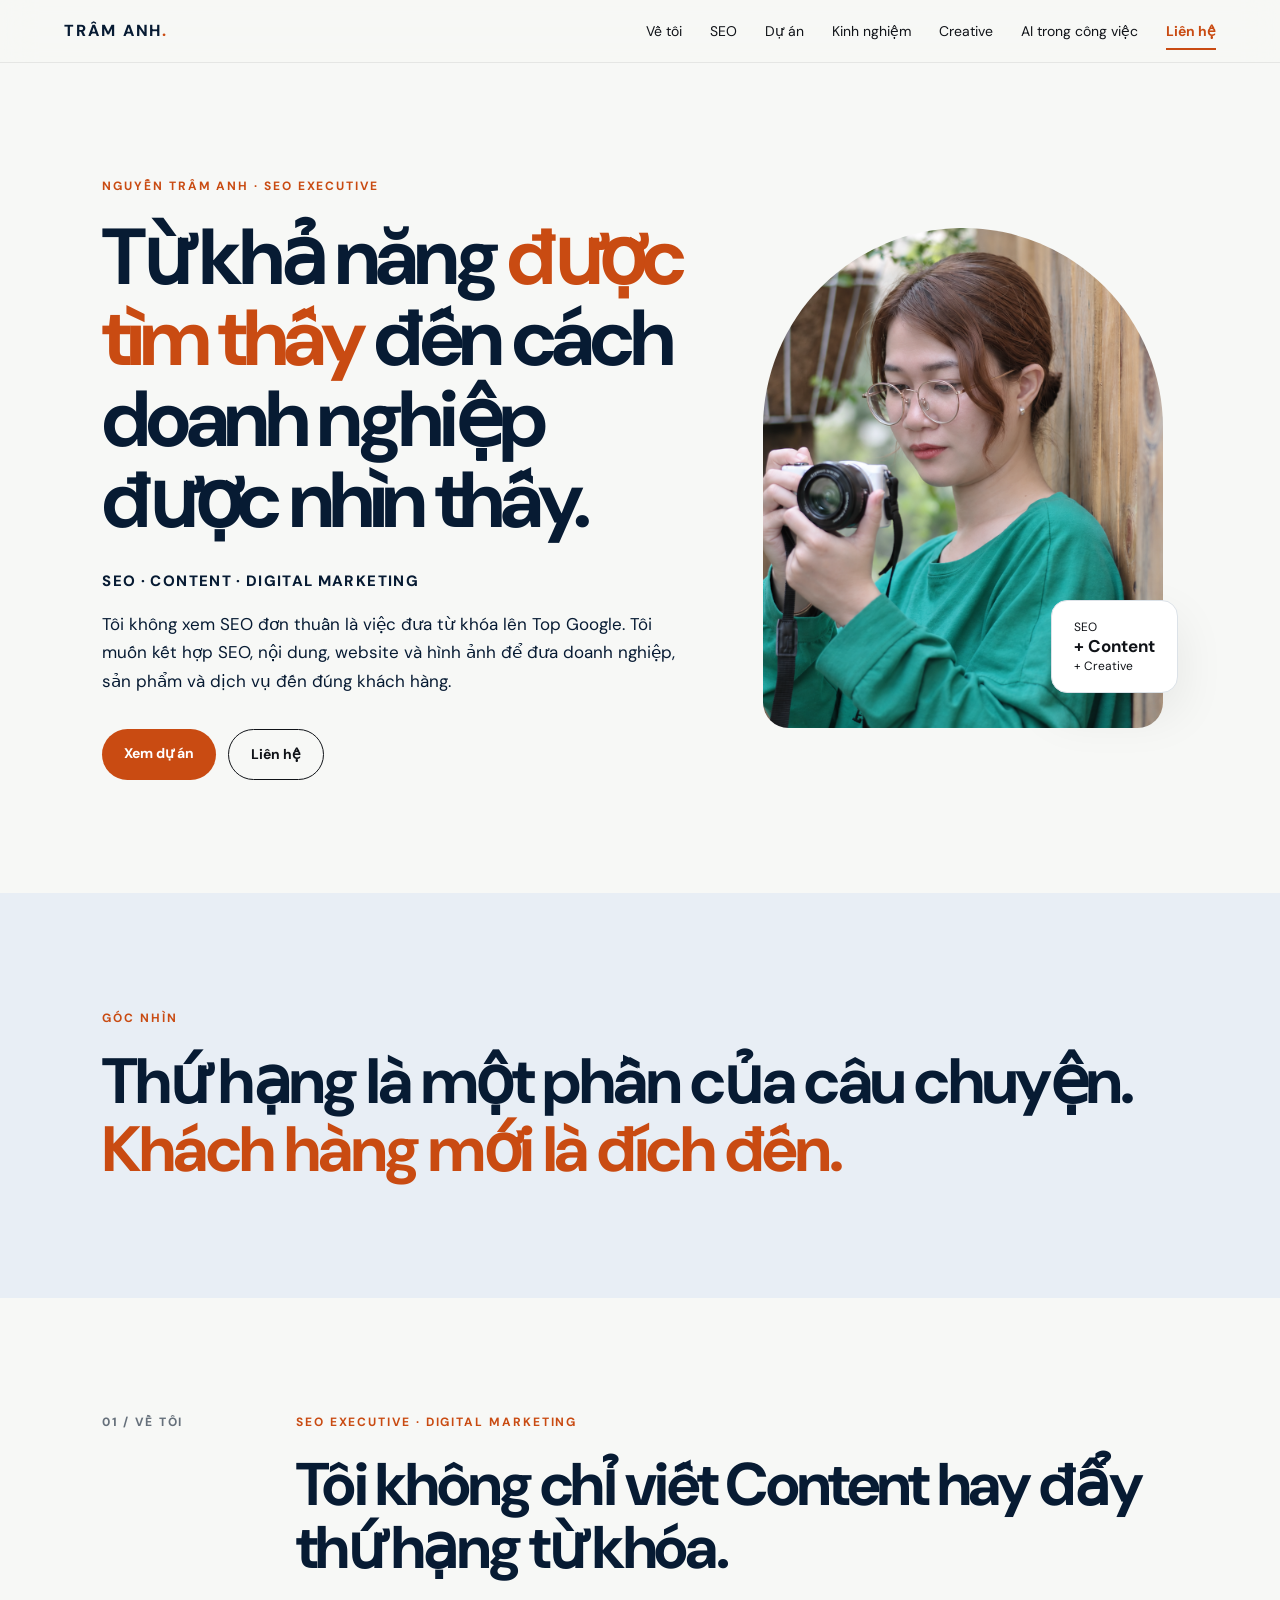
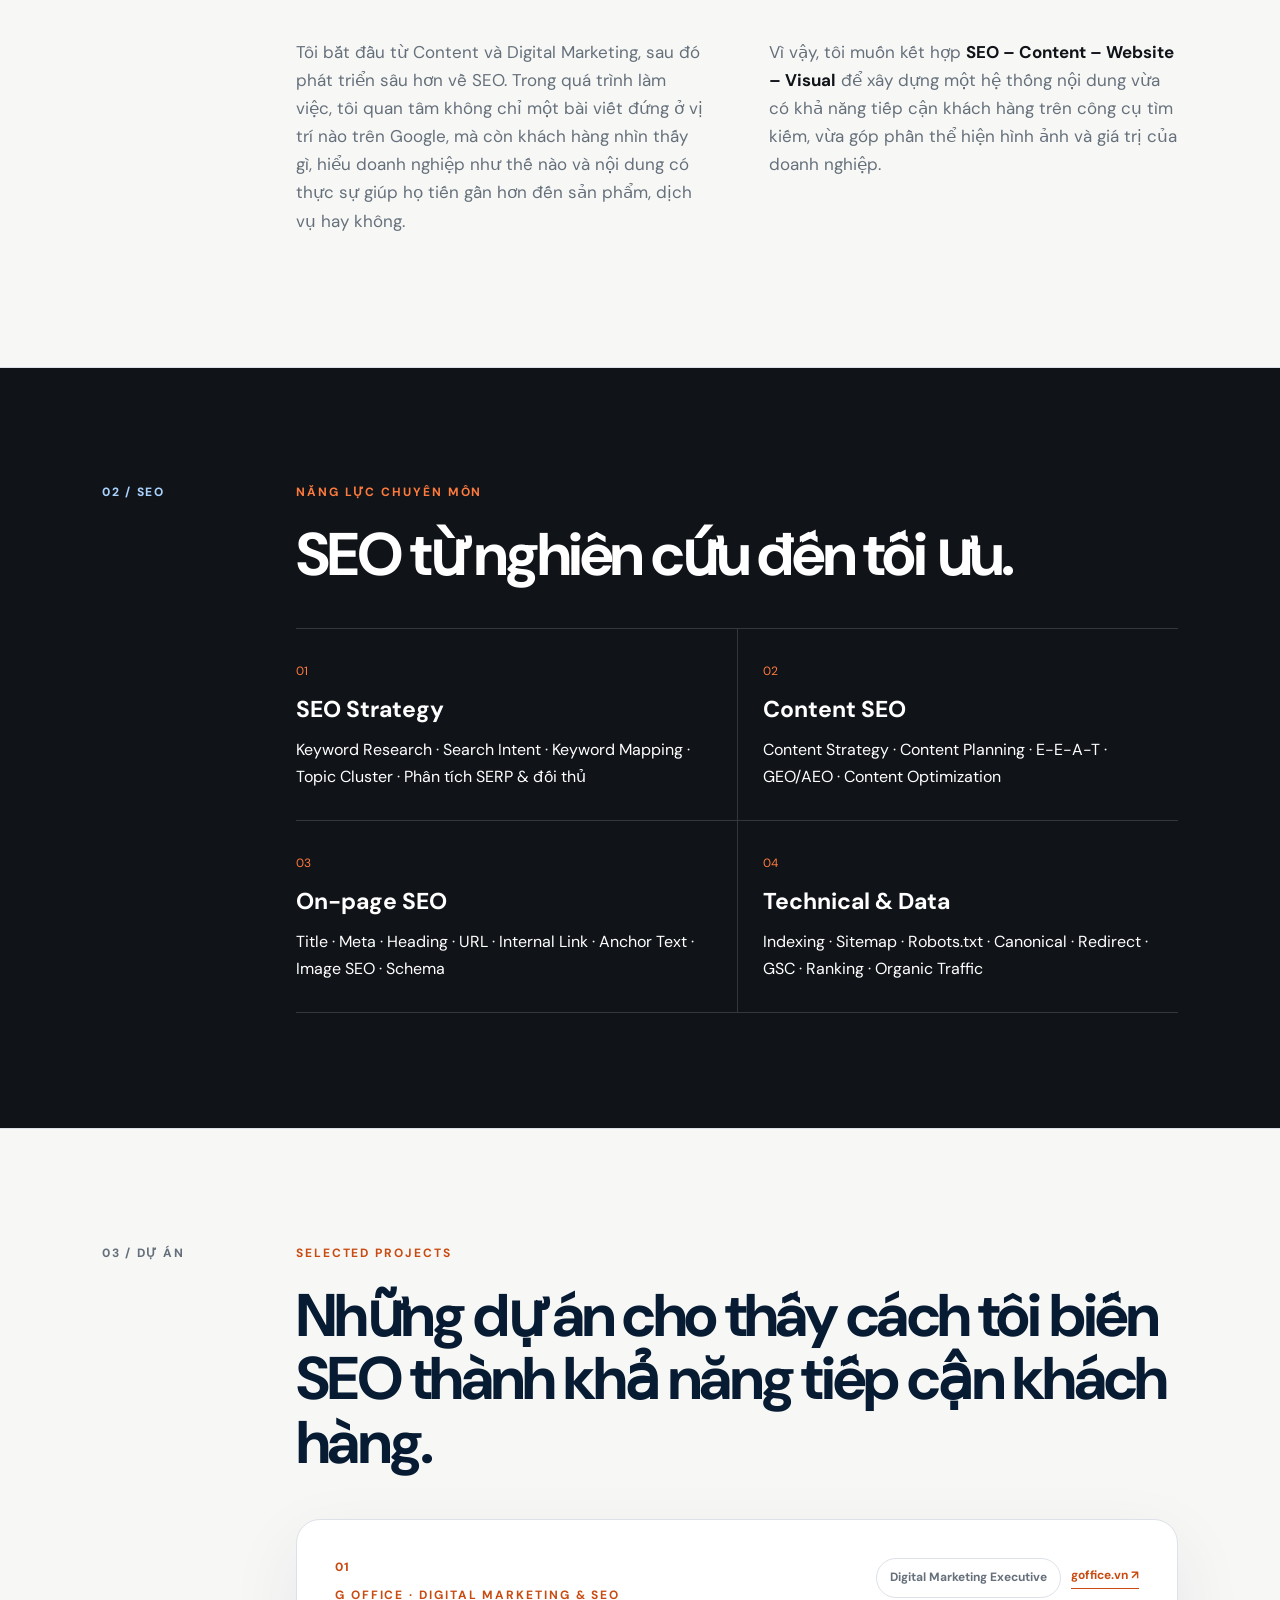
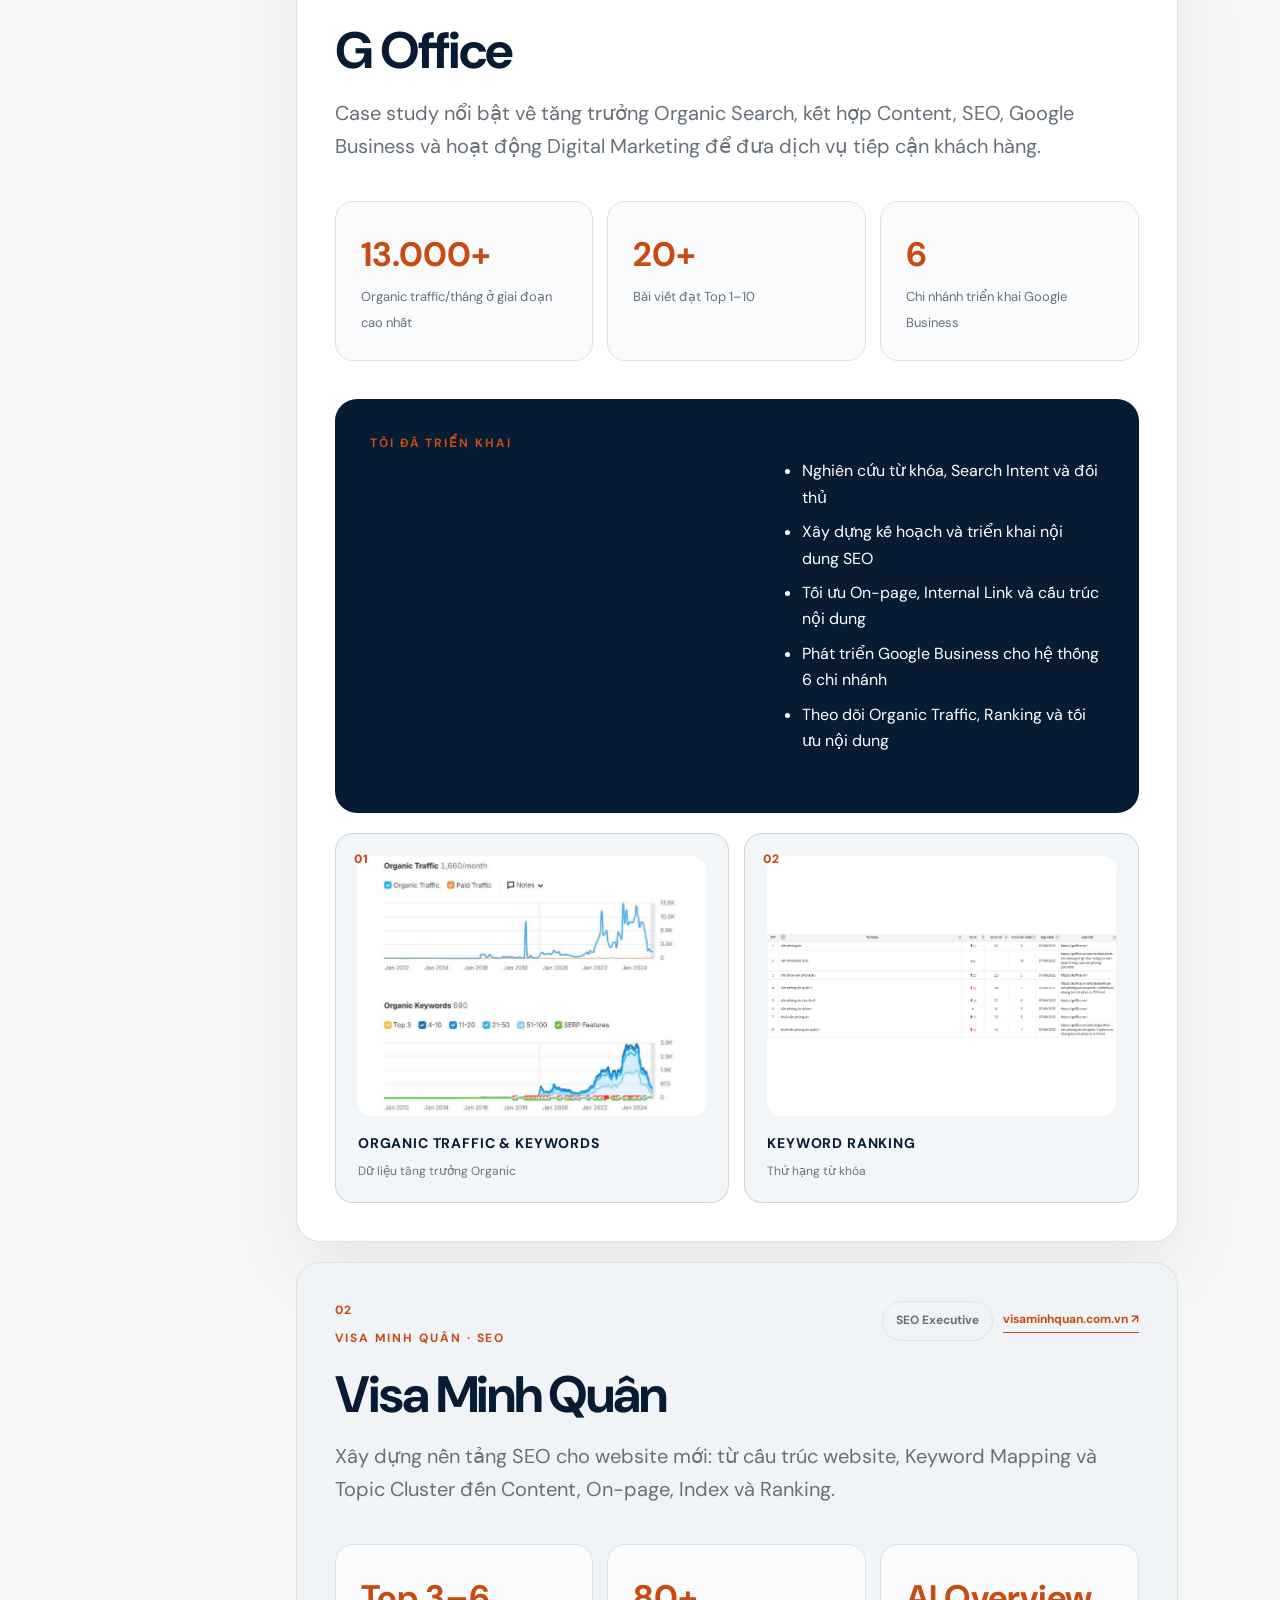
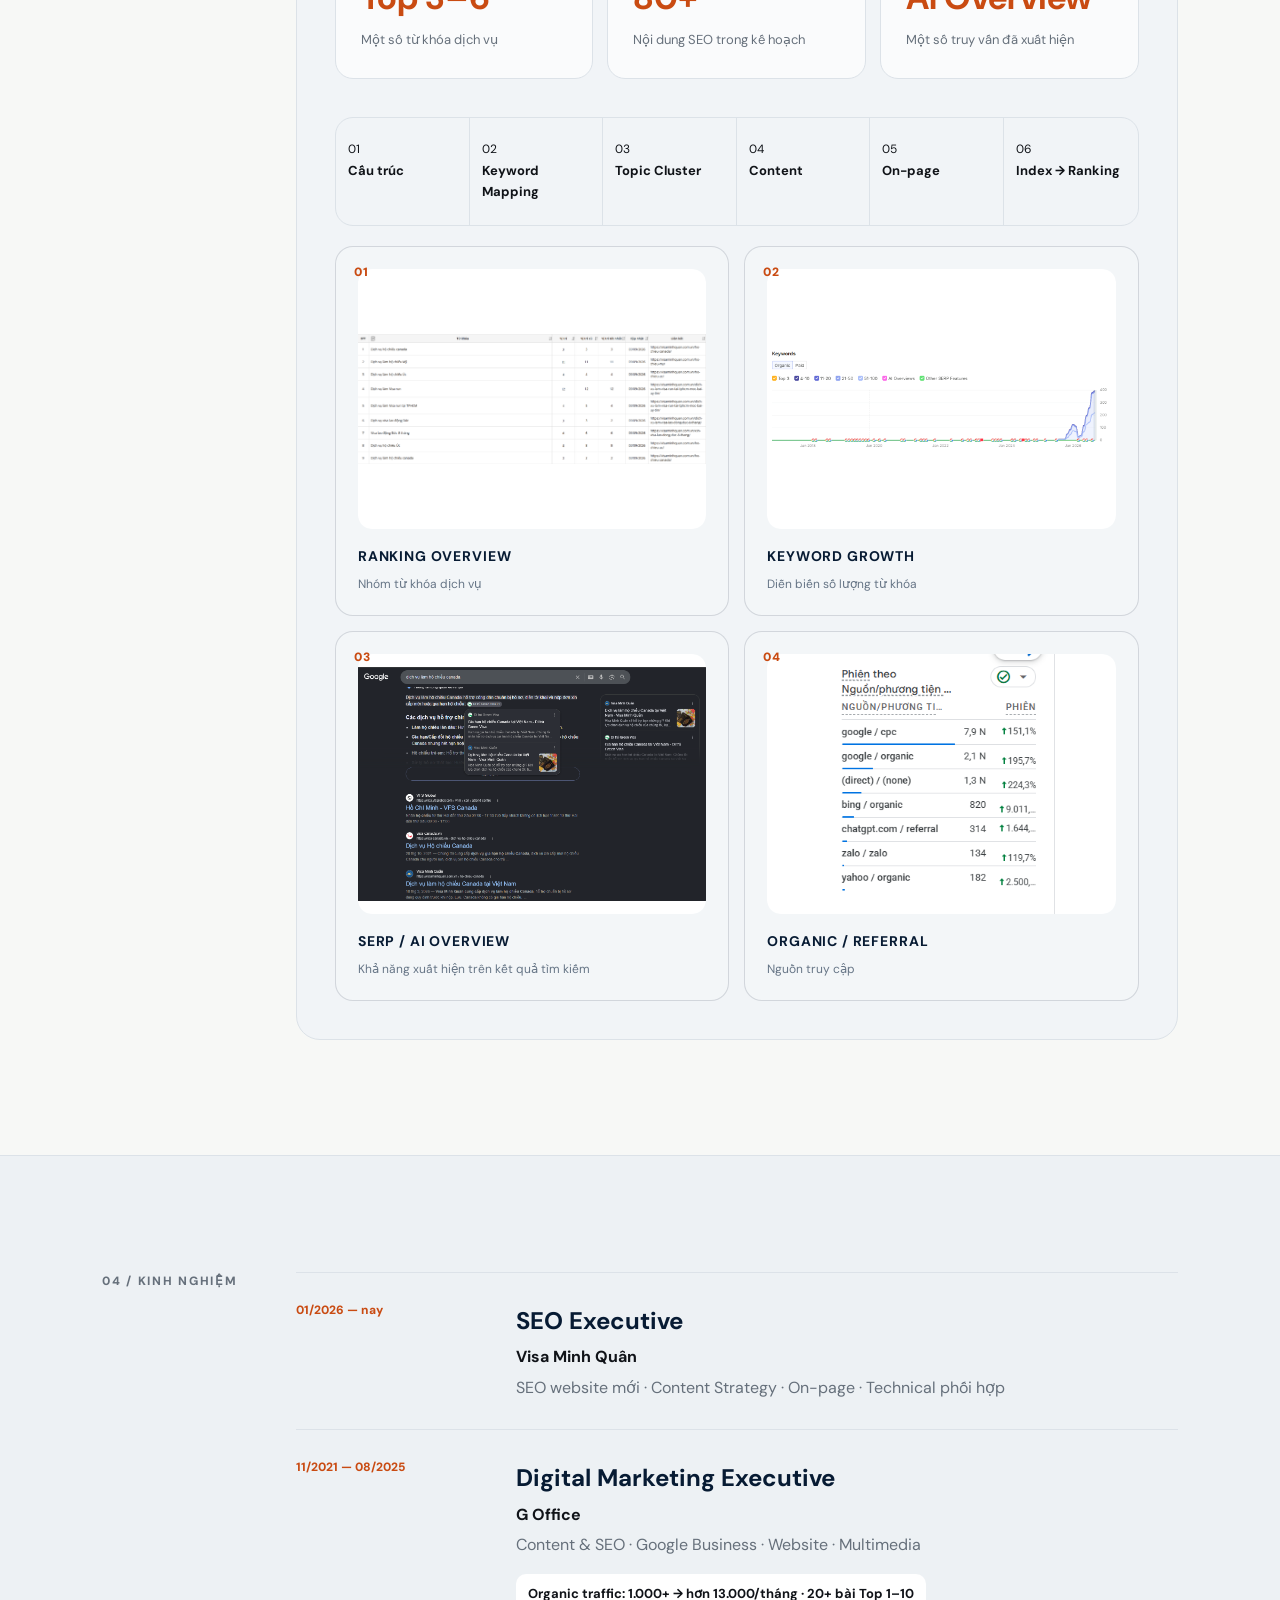
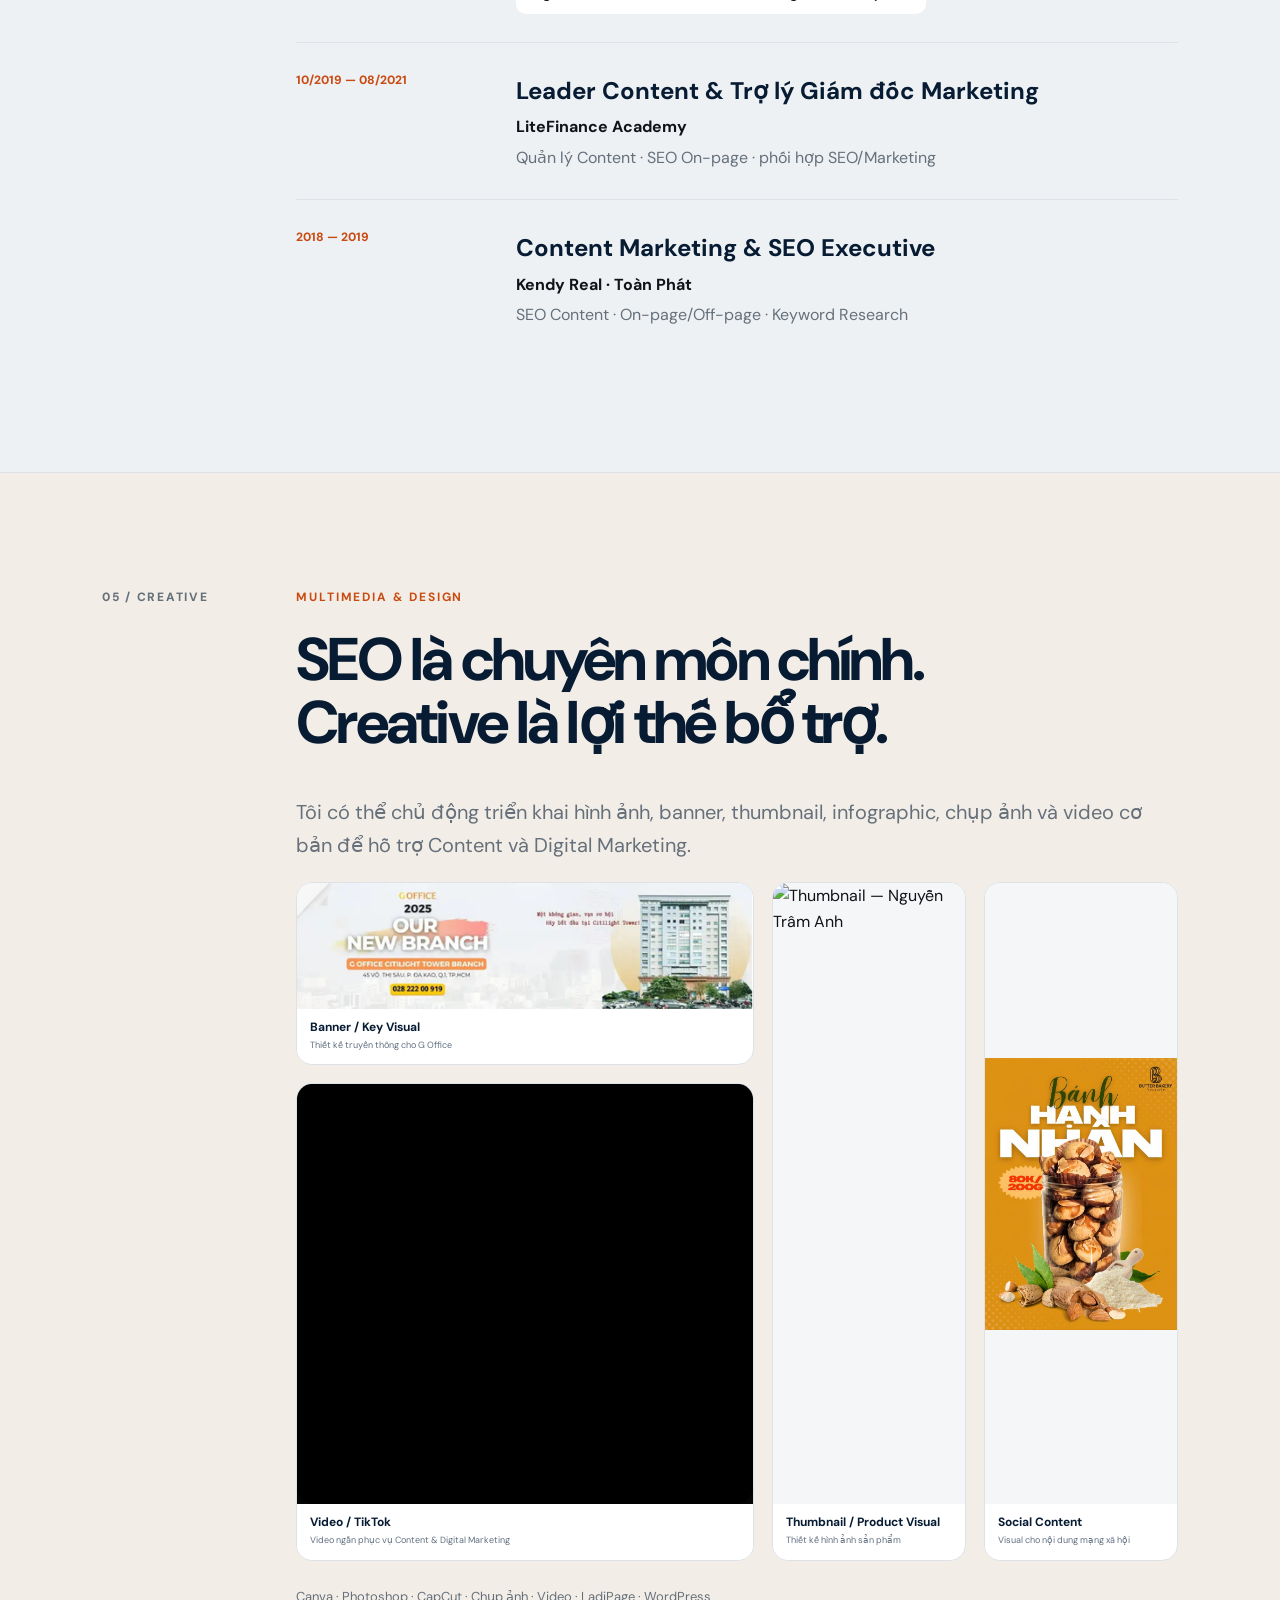
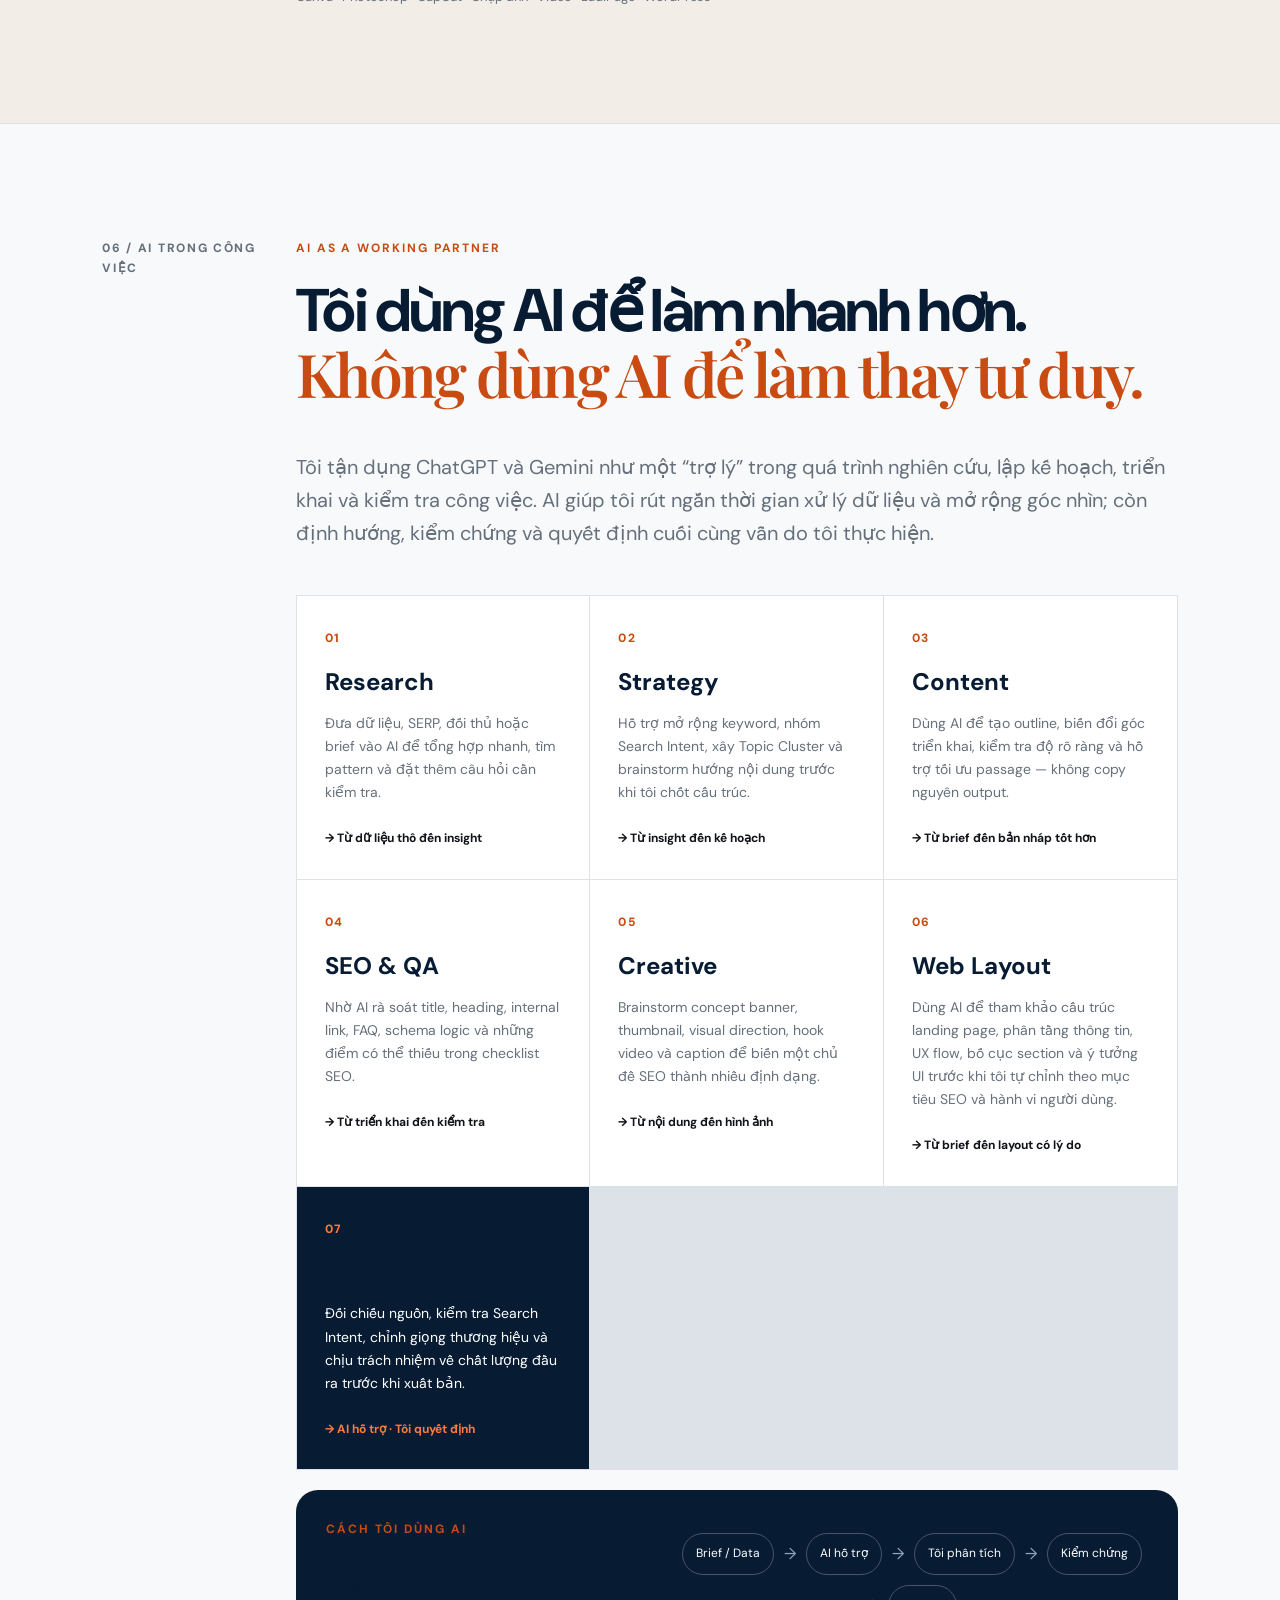
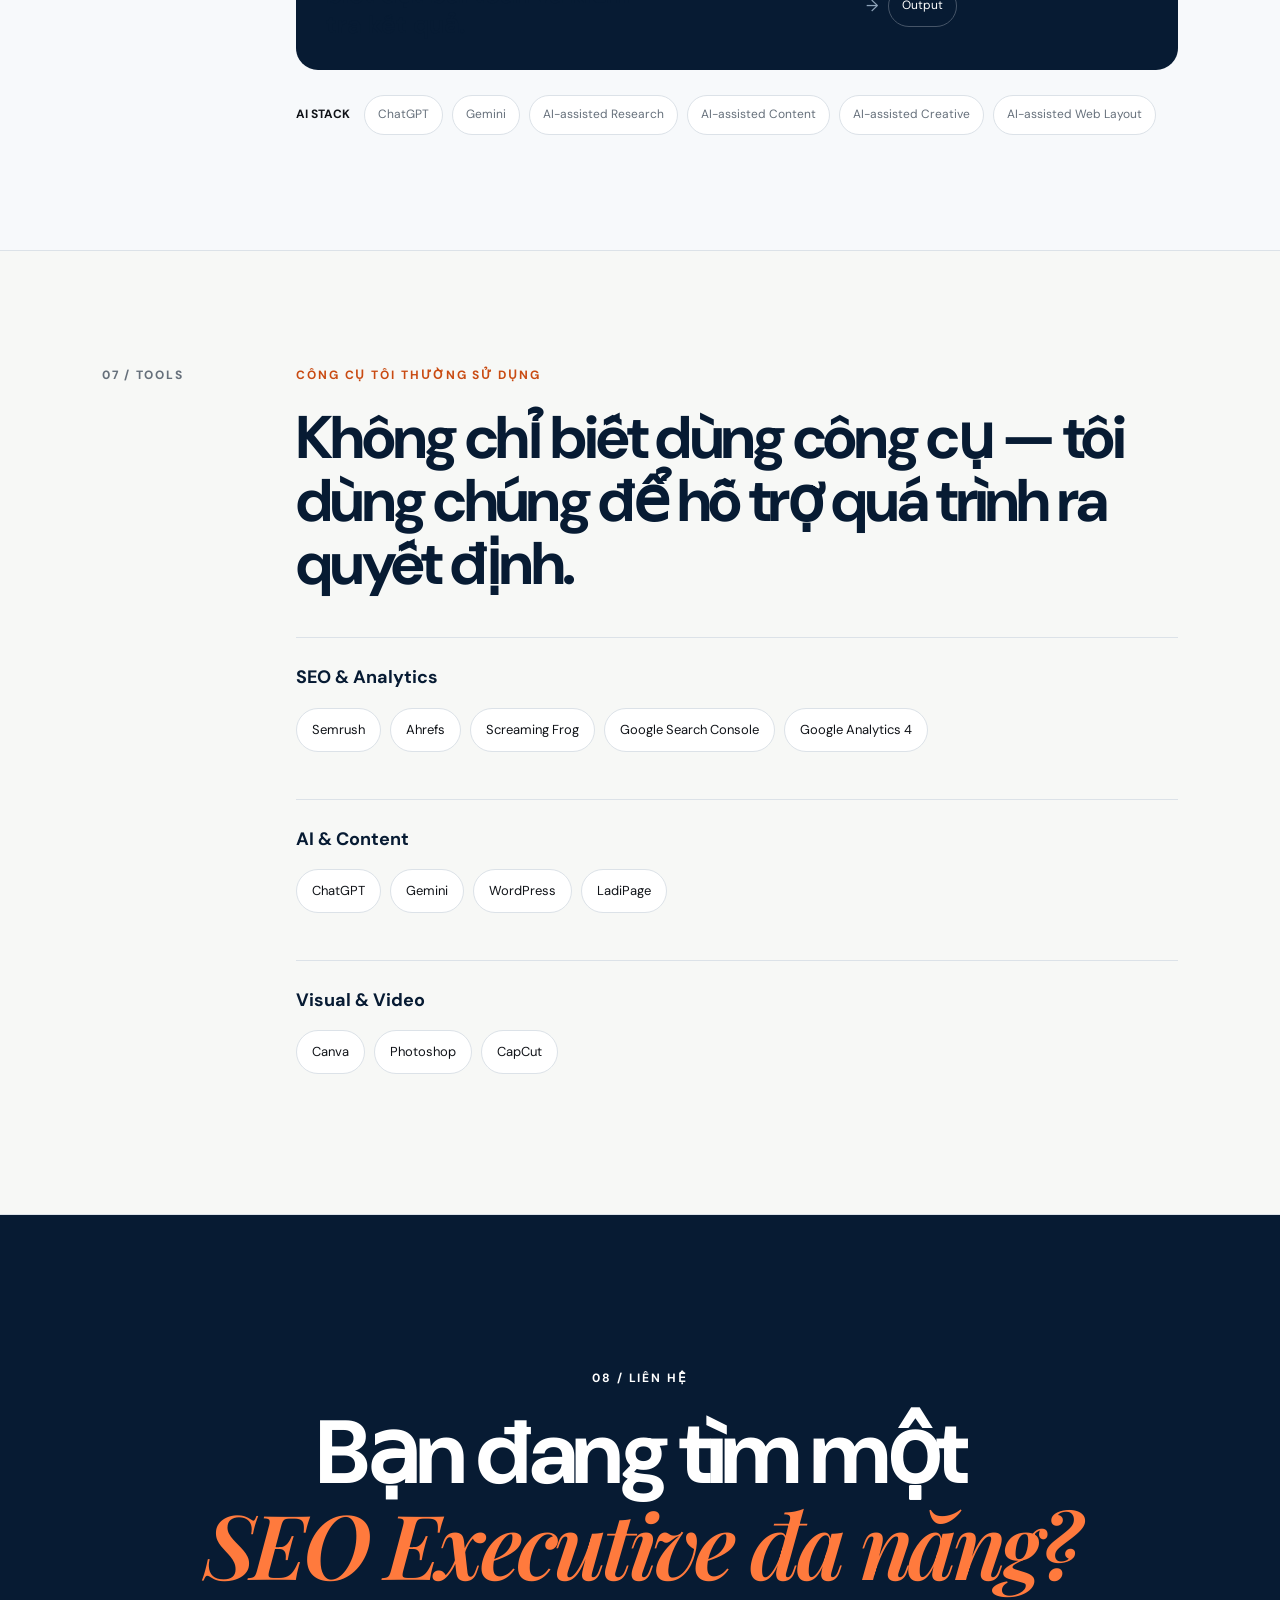
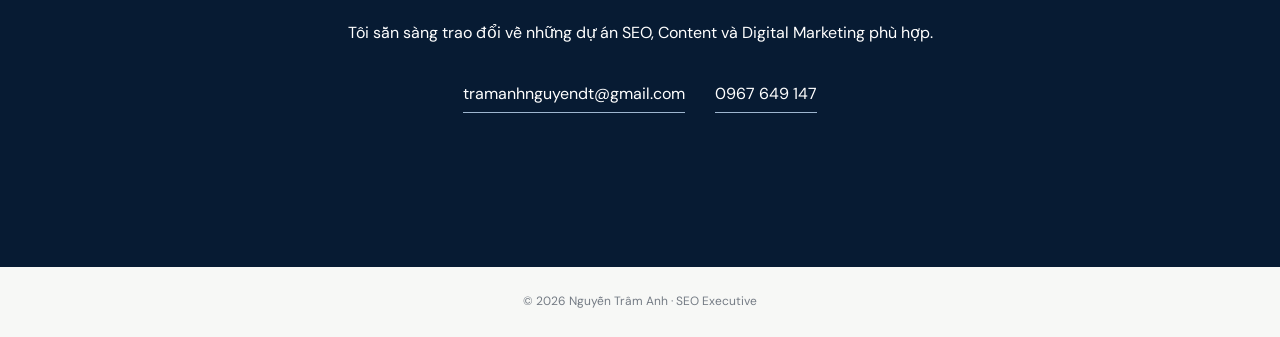
==== commit 3c6d6cb7: "Add files via upload" ====
--- a/index.html
+++ b/index.html
@@ -102,12 +102,12 @@
       <div class="evidence-grid evidence-grid-2">
         <div class="evidence-placeholder evidence-photo">
           <div class="evidence-index">01</div>
-          <div class="evidence-media" data-media="gofficeKeywords"></div>
+          <div class="evidence-media"><img class="portfolio-zoomable" src="media/goffice-organic-keywords.png" alt="G Office — Organic Traffic và Organic Keywords"></div>
           <div class="evidence-label"><strong>ORGANIC TRAFFIC & KEYWORDS</strong><small>Dữ liệu tăng trưởng Organic</small></div>
         </div>
         <div class="evidence-placeholder evidence-photo">
           <div class="evidence-index">02</div>
-          <div class="evidence-media" data-media="gofficeRanking"></div>
+          <div class="evidence-media"><img class="portfolio-zoomable" src="media/goffice-keyword-ranking.png" alt="G Office — Keyword Ranking"></div>
           <div class="evidence-label"><strong>KEYWORD RANKING</strong><small>Thứ hạng từ khóa</small></div>
         </div>
       </div>
@@ -170,11 +170,27 @@
     <p class="eyebrow">MULTIMEDIA & DESIGN</p>
     <h2>SEO là chuyên môn chính.<br>Creative là lợi thế bổ trợ.</h2>
     <p class="project-intro">Tôi có thể chủ động triển khai hình ảnh, banner, thumbnail, infographic, chụp ảnh và video cơ bản để hỗ trợ Content và Digital Marketing.</p>
-    <div class="gallery">
-      <button class="gallery-card large" data-modal-media="banner01" aria-label="Mở ảnh banner"><span class="media-slot"><img class="portfolio-zoomable" src="media/banner-01.png" alt="Banner — Nguyễn Trâm Anh"></span></button>
-      <button class="gallery-card" data-modal-media="thumbnail01" aria-label="Mở ảnh thumbnail"><span class="media-slot"><img class="portfolio-zoomable" src="media/thumbnail-01.png" alt="Thumbnail — Nguyễn Trâm Anh"></span></button>
-      <button class="gallery-card" data-modal-media="social01" aria-label="Mở ảnh social post"><span class="media-slot"><img class="portfolio-zoomable" src="media/social-01.jpg" alt="Social Post — Nguyễn Trâm Anh"></span></button>
-      <div class="gallery-card video"><div class="video-slot"><div class="tiktok-embed-wrap"><iframe src="https://www.tiktok.com/player/v1/7546107781745626386?description=1&music_info=1" title="TikTok video — Creative work — Nguyễn Trâm Anh" loading="lazy" allow="fullscreen" allowfullscreen></iframe></div></div></div>
+    <div class="creative-gallery-final">
+      <div class="creative-left-final">
+        <button class="creative-card-final creative-banner-final" data-modal-media="banner01" aria-label="Mở ảnh banner">
+          <span class="creative-media-final"><img class="portfolio-zoomable" src="media/banner-01.png" alt="Banner — Nguyễn Trâm Anh"></span>
+          <span class="creative-caption-final"><strong>Banner / Key Visual</strong><small>Thiết kế truyền thông cho G Office</small></span>
+        </button>
+        <div class="creative-card-final creative-video-final">
+          <div class="creative-media-video-final"><div class="tiktok-embed-wrap"><iframe src="https://www.tiktok.com/player/v1/7546107781745626386?description=1&music_info=1" title="TikTok video — Creative work — Nguyễn Trâm Anh" loading="lazy" allow="fullscreen" allowfullscreen></iframe></div></div>
+          <div class="creative-caption-final"><strong>Video / TikTok</strong><small>Video ngắn phục vụ Content & Digital Marketing</small></div>
+        </div>
+      </div>
+      <div class="creative-right-final">
+        <button class="creative-card-final creative-vertical-final" data-modal-media="thumbnail01" aria-label="Mở ảnh thumbnail">
+          <span class="creative-media-final"><img class="portfolio-zoomable" src="media/thumbnail-01.png" alt="Thumbnail — Nguyễn Trâm Anh"></span>
+          <span class="creative-caption-final"><strong>Thumbnail / Product Visual</strong><small>Thiết kế hình ảnh sản phẩm</small></span>
+        </button>
+        <button class="creative-card-final creative-vertical-final" data-modal-media="social01" aria-label="Mở ảnh social post">
+          <span class="creative-media-final"><img class="portfolio-zoomable" src="media/social-01.jpg" alt="Social Post — Nguyễn Trâm Anh"></span>
+          <span class="creative-caption-final"><strong>Social Content</strong><small>Visual cho nội dung mạng xã hội</small></span>
+        </button>
+      </div>
     </div>
     <div class="creative-tags">Canva · Photoshop · CapCut · Chụp ảnh · Video · LadiPage · WordPress</div>
   </div>
--- a/style.css
+++ b/style.css
@@ -1,20 +1,40 @@
-@import url('https://fonts.googleapis.com/css2?family=DM+Sans:wght@400;500;600;700&family=Playfair+Display:ital,wght@0,600;1,600&display=swap');
-:root{--ink:#101318;--muted:#66707b;--line:#dce2e8;--paper:#f7f8f6;--navy:#071b33;--blue:#155da8;--accent:#a9d2ff;--warm:#f2eee7}
-*{box-sizing:border-box}html{scroll-behavior:smooth}body{margin:0;background:var(--paper);color:var(--ink);font-family:"DM Sans",Arial,sans-serif;line-height:1.65}body.no-scroll{overflow:hidden}a{color:inherit;text-decoration:none}button{font:inherit}.site-header{position:sticky;top:0;z-index:30;display:flex;justify-content:space-between;align-items:center;padding:18px 5vw;border-bottom:1px solid rgba(16,19,24,.08);background:rgba(247,248,246,.9);backdrop-filter:blur(16px)}.brand{font-weight:800;letter-spacing:.12em}.brand span{color:var(--blue)}.nav{display:flex;gap:28px;font-size:14px}.nav a{position:relative}.nav a.active{color:var(--blue);font-weight:700}.nav a.active:after{content:"";position:absolute;left:0;right:0;bottom:-7px;height:2px;background:var(--blue)}.menu-toggle{display:none;border:0;background:none;font-size:24px}
-.hero{min-height:calc(100vh - 70px);display:grid;grid-template-columns:1.15fr .85fr;gap:5vw;align-items:center;padding:7vw 8vw}.eyebrow{font-size:12px;font-weight:700;letter-spacing:.16em;color:var(--blue);margin:0 0 20px}.hero h1{font-size:clamp(44px,6.2vw,88px);line-height:1.02;letter-spacing:-.055em;margin:0 0 28px;max-width:900px}.hero h1 em,.contact em{font-family:"Playfair Display",serif;font-weight:600}.hero-sub{font-weight:800;font-size:15px;letter-spacing:.09em}.lead{color:var(--muted);max-width:690px;font-size:17px}.actions{display:flex;gap:12px;margin-top:34px}.btn{padding:13px 22px;border-radius:999px;font-weight:700;font-size:14px}.primary{background:var(--ink);color:white}.ghost{border:1px solid var(--ink)}.hero-visual{position:relative;display:flex;justify-content:center}.portrait-placeholder{width:min(400px,75vw);aspect-ratio:4/5;border-radius:220px 220px 28px 28px;background:linear-gradient(145deg,#dbe8f7,#eef2f4);display:grid;place-items:center;text-align:center;font-size:13px;letter-spacing:.15em;color:#6b7784}.floating-note{position:absolute;bottom:7%;right:0;background:white;border:1px solid var(--line);padding:18px 22px;border-radius:16px;box-shadow:0 20px 50px rgba(0,0,0,.08);font-size:12px;line-height:1.35}.floating-note strong{font-size:17px}
-.statement{padding:9vw 8vw;background:#e8eef5}.statement h2{font-size:clamp(34px,5vw,70px);line-height:1.05;letter-spacing:-.04em;margin:0}.statement h2 span{color:var(--navy)}
-.section{display:grid;grid-template-columns:18% 82%;padding:9vw 8vw;border-bottom:1px solid var(--line)}.section-label{font-size:12px;font-weight:800;letter-spacing:.14em;color:var(--muted)}.section-content{max-width:1150px}.section h2{font-size:clamp(34px,4.7vw,64px);line-height:1.05;letter-spacing:-.045em;margin:0 0 42px}.two-col{display:grid;grid-template-columns:1fr 1fr;gap:5vw;color:var(--muted);font-size:17px}.two-col strong{color:var(--ink)}.dark{background:var(--ink);color:white}.dark .eyebrow,.dark .section-label{color:var(--accent)}.skill-grid{display:grid;grid-template-columns:1fr 1fr;border-top:1px solid #34383e}.skill-grid article{padding:28px 25px 30px 0;border-bottom:1px solid #34383e}.skill-grid article:nth-child(even){padding-left:25px;border-left:1px solid #34383e}.skill-grid span{font-size:12px;color:#9299a3}.skill-grid h3{font-size:23px;margin:8px 0}.skill-grid p{color:#aeb4bc;margin:0}
-.project-intro{font-size:20px;max-width:900px;color:var(--muted)}.project-feature{margin-top:45px;padding:38px;border:1px solid var(--line);border-radius:24px;background:white}.project-feature.featured{box-shadow:0 25px 70px rgba(7,27,51,.08)}.secondary-project{margin-top:20px;background:#f1f4f7}.project-heading{display:flex;justify-content:space-between;align-items:flex-start;gap:30px}.project-number{display:block;font-size:12px;font-weight:800;color:var(--blue);letter-spacing:.12em;margin-bottom:8px}.project-heading h3{font-size:clamp(34px,4vw,56px);line-height:1;letter-spacing:-.04em;margin:0}.project-role{font-size:12px;font-weight:700;color:var(--muted);border:1px solid var(--line);border-radius:999px;padding:9px 13px;white-space:nowrap}.metrics{display:grid;grid-template-columns:repeat(3,1fr);gap:14px;margin:38px 0}.metrics div{background:#fafbfc;border:1px solid var(--line);padding:25px;border-radius:18px}.metrics strong{display:block;font-size:34px;color:var(--navy)}.metrics span{color:var(--muted);font-size:13px}.case-flow{display:grid;grid-template-columns:repeat(6,1fr);border:1px solid var(--line);border-radius:18px;overflow:hidden}.case-flow div{padding:22px 12px;font-size:12px;border-right:1px solid var(--line)}.case-flow div:last-child{border-right:0}.case-flow b{font-size:13px}.case-box{margin-top:20px;background:var(--navy);color:white;border-radius:22px;padding:35px;display:grid;grid-template-columns:1fr 1fr;gap:50px}.case-box .eyebrow{color:var(--accent)}.case-box h3{font-size:28px;line-height:1.2}.case-box li{margin:8px 0}.evidence-grid{display:grid;grid-template-columns:1fr 1fr;gap:15px;margin-top:20px}.evidence-grid.one{grid-template-columns:1fr}.evidence-placeholder{min-height:240px;border:1px dashed #aeb5bd;border-radius:18px;display:grid;place-content:center;text-align:center;color:#737b85;font-size:13px;letter-spacing:.12em;background:#f5f6f5}.evidence-placeholder small{letter-spacing:0;font-size:11px}.note{font-size:12px;color:#8a919a;margin-top:20px}
-.alt{background:#edf1f4}.timeline{display:flex;flex-direction:column}.job{display:grid;grid-template-columns:190px 1fr;gap:30px;padding:28px 0;border-top:1px solid var(--line)}.job h3{font-size:24px;margin:0}.job p{margin:4px 0;font-weight:700}.job span{color:var(--muted)}.date{font-size:12px;color:var(--blue);font-weight:800}.result{display:inline-block;margin-top:16px;padding:9px 12px;background:white;border-radius:10px;font-size:13px;font-weight:700}
-.creative{background:var(--warm)}.gallery{display:grid;grid-template-columns:1.3fr 1fr 1fr;gap:15px}.gallery-card{min-height:250px;border:0;padding:0;cursor:pointer;background:none;text-align:inherit}.gallery-card.large{grid-row:span 2}.gallery-card.video{grid-column:2 / span 2;cursor:default}.media-placeholder,.video-placeholder{height:100%;min-height:250px;border:1px dashed #aeb5bd;border-radius:18px;display:grid;place-content:center;text-align:center;color:#737b85;font-size:13px;letter-spacing:.12em;background:#faf9f6;transition:.25s}.gallery-card:hover .media-placeholder{transform:translateY(-3px);box-shadow:0 15px 30px rgba(0,0,0,.06)}.media-placeholder small,.video-placeholder small{letter-spacing:0;font-size:11px}.creative-tags{margin-top:25px;color:var(--muted);font-size:13px}
-/* ===== AI WORKFLOW ===== */
-.ai-section{background:#f7f9fb}.ai-section h2 span{font-family:"Playfair Display",serif;font-weight:600}.ai-workflow{display:grid;grid-template-columns:repeat(3,1fr);gap:1px;background:var(--line);border:1px solid var(--line);margin-top:45px}.ai-step{background:white;padding:28px;min-height:250px}.ai-step span{font-size:12px;font-weight:800;color:var(--blue);letter-spacing:.12em}.ai-step h3{font-size:24px;margin:12px 0 10px}.ai-step p{color:var(--muted);font-size:14px;margin:0 0 20px}.ai-step b{font-size:12px;color:var(--ink)}.ai-highlight{background:var(--navy);color:white}.ai-highlight span,.ai-highlight b{color:var(--accent)}.ai-highlight p{color:#c4ccd6}.ai-proof{margin-top:20px;padding:30px;border-radius:22px;background:var(--navy);color:white;display:grid;grid-template-columns:.8fr 1.2fr;gap:35px;align-items:center}.ai-proof .eyebrow{color:var(--accent);margin-bottom:10px}.ai-proof h3{font-size:25px;line-height:1.2;margin:0}.ai-proof-flow{display:flex;align-items:center;justify-content:center;gap:10px;flex-wrap:wrap}.ai-proof-flow span{border:1px solid #465568;border-radius:999px;padding:10px 13px;font-size:12px}.ai-proof-flow i{font-style:normal;color:#8fa4ba}.ai-stack{display:flex;align-items:center;gap:9px;flex-wrap:wrap;margin-top:25px;color:var(--muted);font-size:12px}.ai-stack strong{color:var(--ink);margin-right:5px}.ai-stack span{border:1px solid var(--line);background:white;border-radius:999px;padding:9px 13px}
-
-.tool-list{display:flex;flex-wrap:wrap;gap:10px}.tool-list span{border:1px solid var(--line);border-radius:999px;padding:10px 15px;font-size:13px;background:white}
-.contact{padding:12vw 8vw;background:var(--navy);color:white;text-align:center}.contact .eyebrow{color:var(--accent)}.contact h2{font-size:clamp(45px,7vw,92px);line-height:1;letter-spacing:-.05em;margin:0 auto 25px}.contact p{color:#d0d8e2}.contact-links{display:flex;justify-content:center;gap:30px;margin-top:35px;flex-wrap:wrap}.contact-links a{border-bottom:1px solid #9eb6cf;padding-bottom:5px}footer{text-align:center;padding:25px;font-size:12px;color:#747b84}
-.modal{position:fixed;inset:0;background:rgba(0,0,0,.86);z-index:100;display:none;place-items:center;padding:5vw}.modal.open{display:grid}.modal img{max-width:90vw;max-height:85vh;object-fit:contain;border-radius:12px}.modal-close{position:absolute;top:20px;right:25px;color:white;background:none;border:0;font-size:42px;cursor:pointer}
-.reveal{opacity:0;transform:translateY(20px);transition:opacity .7s ease,transform .7s ease}.reveal.visible{opacity:1;transform:none}
-@media(max-width:800px){.nav{display:none;position:absolute;top:69px;left:0;right:0;background:var(--paper);padding:20px 6vw;flex-direction:column;gap:15px;border-bottom:1px solid var(--line)}.nav.open{display:flex}.menu-toggle{display:block}.hero,.section{grid-template-columns:1fr}.hero{padding:16vw 6vw}.hero-visual{order:-1}.portrait-placeholder{width:65vw}.section{padding:15vw 6vw;gap:25px}.two-col,.skill-grid,.metrics,.case-box{grid-template-columns:1fr}.skill-grid article:nth-child(even){padding-left:0;border-left:0}.case-flow{grid-template-columns:1fr 1fr}.case-flow div{border-bottom:1px solid var(--line)}.job{grid-template-columns:1fr;gap:6px}.project-feature{padding:24px}.project-heading{flex-direction:column}.project-role{white-space:normal}.gallery{grid-template-columns:1fr 1fr}.gallery-card.large{grid-row:auto}.gallery-card.video{grid-column:1 / -1}.contact{padding:18vw 6vw}.contact-links{flex-direction:column;align-items:center}}
-
-.project-meta{display:flex;align-items:center;gap:10px;flex-wrap:wrap;justify-content:flex-end}.project-link{font-size:12px;font-weight:700;color:var(--blue);border-bottom:1px solid #b9cde2;padding-bottom:2px}.tool-groups{display:grid;grid-template-columns:1fr;gap:22px}.tool-group{padding:25px 0;border-top:1px solid var(--line)}.tool-group h3{font-size:18px;margin:0 0 15px}.tool-group .tool-list{gap:9px}.tool-group .tool-list span{background:white}
+@import url('https://fonts.googleapis.com/css2?family=DM+Sans:wght@400;500;600;700&family=Playfair+Display:ital,wght@0,600;1,600&display=swap');
+:root{--ink:#101318;--muted:#66707b;--line:#dce2e8;--paper:#f7f8f6;--navy:#071b33;--blue:#155da8;--accent:#a9d2ff;--warm:#f2eee7}
+*{box-sizing:border-box}html{scroll-behavior:smooth}body{margin:0;background:var(--paper);color:var(--ink);font-family:"DM Sans",Arial,sans-serif;line-height:1.65}body.no-scroll{overflow:hidden}a{color:inherit;text-decoration:none}button{font:inherit}.site-header{position:sticky;top:0;z-index:30;display:flex;justify-content:space-between;align-items:center;padding:18px 5vw;border-bottom:1px solid rgba(16,19,24,.08);background:rgba(247,248,246,.9);backdrop-filter:blur(16px)}.brand{font-weight:800;letter-spacing:.12em}.brand span{color:var(--blue)}.nav{display:flex;gap:28px;font-size:14px}.nav a{position:relative}.nav a.active{color:var(--blue);font-weight:700}.nav a.active:after{content:"";position:absolute;left:0;right:0;bottom:-7px;height:2px;background:var(--blue)}.menu-toggle{display:none;border:0;background:none;font-size:24px}
+.hero{min-height:calc(100vh - 70px);display:grid;grid-template-columns:1.15fr .85fr;gap:5vw;align-items:center;padding:7vw 8vw}.eyebrow{font-size:12px;font-weight:700;letter-spacing:.16em;color:var(--blue);margin:0 0 20px}.hero h1{font-size:clamp(44px,6.2vw,88px);line-height:1.02;letter-spacing:-.055em;margin:0 0 28px;max-width:900px}.hero h1 em,.contact em{font-family:"Playfair Display",serif;font-weight:600}.hero-sub{font-weight:800;font-size:15px;letter-spacing:.09em}.lead{color:var(--muted);max-width:690px;font-size:17px}.actions{display:flex;gap:12px;margin-top:34px}.btn{padding:13px 22px;border-radius:999px;font-weight:700;font-size:14px}.primary{background:var(--ink);color:white}.ghost{border:1px solid var(--ink)}.hero-visual{position:relative;display:flex;justify-content:center}.portrait-placeholder{width:min(400px,75vw);aspect-ratio:4/5;border-radius:220px 220px 28px 28px;background:linear-gradient(145deg,#dbe8f7,#eef2f4);display:grid;place-items:center;text-align:center;font-size:13px;letter-spacing:.15em;color:#6b7784}.floating-note{position:absolute;bottom:7%;right:0;background:white;border:1px solid var(--line);padding:18px 22px;border-radius:16px;box-shadow:0 20px 50px rgba(0,0,0,.08);font-size:12px;line-height:1.35}.floating-note strong{font-size:17px}
+.statement{padding:9vw 8vw;background:#e8eef5}.statement h2{font-size:clamp(34px,5vw,70px);line-height:1.05;letter-spacing:-.04em;margin:0}.statement h2 span{color:var(--navy)}
+.section{display:grid;grid-template-columns:18% 82%;padding:9vw 8vw;border-bottom:1px solid var(--line)}.section-label{font-size:12px;font-weight:800;letter-spacing:.14em;color:var(--muted)}.section-content{max-width:1150px}.section h2{font-size:clamp(34px,4.7vw,64px);line-height:1.05;letter-spacing:-.045em;margin:0 0 42px}.two-col{display:grid;grid-template-columns:1fr 1fr;gap:5vw;color:var(--muted);font-size:17px}.two-col strong{color:var(--ink)}.dark{background:var(--ink);color:white}.dark .eyebrow,.dark .section-label{color:var(--accent)}.skill-grid{display:grid;grid-template-columns:1fr 1fr;border-top:1px solid #34383e}.skill-grid article{padding:28px 25px 30px 0;border-bottom:1px solid #34383e}.skill-grid article:nth-child(even){padding-left:25px;border-left:1px solid #34383e}.skill-grid span{font-size:12px;color:#9299a3}.skill-grid h3{font-size:23px;margin:8px 0}.skill-grid p{color:#aeb4bc;margin:0}
+.project-intro{font-size:20px;max-width:900px;color:var(--muted)}.project-feature{margin-top:45px;padding:38px;border:1px solid var(--line);border-radius:24px;background:white}.project-feature.featured{box-shadow:0 25px 70px rgba(7,27,51,.08)}.secondary-project{margin-top:20px;background:#f1f4f7}.project-heading{display:flex;justify-content:space-between;align-items:flex-start;gap:30px}.project-number{display:block;font-size:12px;font-weight:800;color:var(--blue);letter-spacing:.12em;margin-bottom:8px}.project-heading h3{font-size:clamp(34px,4vw,56px);line-height:1;letter-spacing:-.04em;margin:0}.project-role{font-size:12px;font-weight:700;color:var(--muted);border:1px solid var(--line);border-radius:999px;padding:9px 13px;white-space:nowrap}.metrics{display:grid;grid-template-columns:repeat(3,1fr);gap:14px;margin:38px 0}.metrics div{background:#fafbfc;border:1px solid var(--line);padding:25px;border-radius:18px}.metrics strong{display:block;font-size:34px;color:var(--navy)}.metrics span{color:var(--muted);font-size:13px}.case-flow{display:grid;grid-template-columns:repeat(6,1fr);border:1px solid var(--line);border-radius:18px;overflow:hidden}.case-flow div{padding:22px 12px;font-size:12px;border-right:1px solid var(--line)}.case-flow div:last-child{border-right:0}.case-flow b{font-size:13px}.case-box{margin-top:20px;background:var(--navy);color:white;border-radius:22px;padding:35px;display:grid;grid-template-columns:1fr 1fr;gap:50px}.case-box .eyebrow{color:var(--accent)}.case-box h3{font-size:28px;line-height:1.2}.case-box li{margin:8px 0}.evidence-grid{display:grid;grid-template-columns:1fr 1fr;gap:15px;margin-top:20px}.evidence-grid.one{grid-template-columns:1fr}.evidence-placeholder{min-height:240px;border:1px dashed #aeb5bd;border-radius:18px;display:grid;place-content:center;text-align:center;color:#737b85;font-size:13px;letter-spacing:.12em;background:#f5f6f5}.evidence-placeholder small{letter-spacing:0;font-size:11px}.note{font-size:12px;color:#8a919a;margin-top:20px}
+.alt{background:#edf1f4}.timeline{display:flex;flex-direction:column}.job{display:grid;grid-template-columns:190px 1fr;gap:30px;padding:28px 0;border-top:1px solid var(--line)}.job h3{font-size:24px;margin:0}.job p{margin:4px 0;font-weight:700}.job span{color:var(--muted)}.date{font-size:12px;color:var(--blue);font-weight:800}.result{display:inline-block;margin-top:16px;padding:9px 12px;background:white;border-radius:10px;font-size:13px;font-weight:700}
+.creative{background:var(--warm)}
+.gallery{display:grid;grid-template-columns:minmax(0,1.55fr) minmax(260px,.85fr);grid-template-rows:auto;grid-template-areas:"left right";gap:18px;align-items:stretch}
+.gallery-card{min-height:0;border:0;padding:0;cursor:pointer;background:none;text-align:inherit;overflow:hidden;border-radius:18px}
+.gallery-card.large{grid-area:left;display:grid;grid-template-rows:auto auto;gap:18px}
+.gallery-card.large .media-slot{min-height:0;height:auto;display:block;overflow:hidden;border-radius:18px}
+.gallery-card.large .media-slot img{width:100%;height:auto;max-height:210px;object-fit:contain;display:block;background:#faf9f6;border-radius:18px}
+.gallery-card:nth-child(2){grid-area:right;display:flex;min-height:0;height:100%}
+.gallery-card:nth-child(3){grid-area:right;display:flex;min-height:0;height:100%}
+.gallery-card:nth-child(2) .media-slot,.gallery-card:nth-child(3) .media-slot{width:100%;height:calc(50% - 9px);overflow:hidden;border-radius:18px}
+.gallery-card:nth-child(2){margin-bottom:9px}
+.gallery-card:nth-child(3){margin-top:9px}
+.gallery-card:nth-child(2) .media-slot img,.gallery-card:nth-child(3) .media-slot img{width:100%;height:100%;object-fit:contain;display:block;background:#faf9f6;border-radius:18px}
+.gallery-card.video{grid-area:left;grid-row:2;cursor:default;align-self:stretch}
+.gallery-card.video .video-slot{width:100%;height:100%;min-height:0;overflow:hidden;border-radius:18px}
+.gallery-card.video .tiktok-embed-wrap{width:100%;height:100%;min-height:380px;border-radius:18px;overflow:hidden;background:#faf9f6}
+.gallery-card.video iframe{width:100%;height:100%;min-height:380px;border:0;display:block}
+.gallery-card:hover .media-slot img{transform:translateY(-3px);transition:.25s}
+.media-placeholder,.video-placeholder{height:100%;min-height:250px;border:1px dashed #aeb5bd;border-radius:18px;display:grid;place-content:center;text-align:center;color:#737b85;font-size:13px;letter-spacing:.12em;background:#faf9f6;transition:.25s}
+.media-placeholder small,.video-placeholder small{letter-spacing:0;font-size:11px}
+.creative-banner-btn{display:block;width:100%;border:0;padding:0;background:none;cursor:pointer}.creative-banner-btn .media-slot{display:block}.creative-side{grid-area:right;display:grid;grid-template-rows:1fr 1fr;gap:18px;min-height:0}.creative-side .gallery-card{height:100%;min-height:0}.creative-side .media-slot{width:100%;height:100%;display:flex;align-items:center;justify-content:center;overflow:hidden;border-radius:18px}.creative-side .media-slot img{width:100%;height:100%;object-fit:contain;display:block;background:#faf9f6;border-radius:18px}.creative-tags{margin-top:25px;color:var(--muted);font-size:13px}
+@media(max-width:800px){.gallery{grid-template-columns:1fr;grid-template-areas:"left" "right";gap:15px}.gallery-card.large{grid-area:left;display:block}.gallery-card.video{grid-area:left;grid-row:auto;margin-top:15px}.gallery-card:nth-child(2),.gallery-card:nth-child(3){grid-area:right;height:auto;margin:0}.gallery-card:nth-child(2) .media-slot,.gallery-card:nth-child(3) .media-slot{height:auto}.gallery-card:nth-child(2) .media-slot img,.gallery-card:nth-child(3) .media-slot img{height:auto;max-height:none}.gallery-card.video .tiktok-embed-wrap,.gallery-card.video iframe{min-height:500px}}
+/* ===== AI WORKFLOW ===== */
+.ai-section{background:#f7f9fb}.ai-section h2 span{font-family:"Playfair Display",serif;font-weight:600}.ai-workflow{display:grid;grid-template-columns:repeat(3,1fr);gap:1px;background:var(--line);border:1px solid var(--line);margin-top:45px}.ai-step{background:white;padding:28px;min-height:250px}.ai-step span{font-size:12px;font-weight:800;color:var(--blue);letter-spacing:.12em}.ai-step h3{font-size:24px;margin:12px 0 10px}.ai-step p{color:var(--muted);font-size:14px;margin:0 0 20px}.ai-step b{font-size:12px;color:var(--ink)}.ai-highlight{background:var(--navy);color:white}.ai-highlight span,.ai-highlight b{color:var(--accent)}.ai-highlight p{color:#c4ccd6}.ai-proof{margin-top:20px;padding:30px;border-radius:22px;background:var(--navy);color:white;display:grid;grid-template-columns:.8fr 1.2fr;gap:35px;align-items:center}.ai-proof .eyebrow{color:var(--accent);margin-bottom:10px}.ai-proof h3{font-size:25px;line-height:1.2;margin:0}.ai-proof-flow{display:flex;align-items:center;justify-content:center;gap:10px;flex-wrap:wrap}.ai-proof-flow span{border:1px solid #465568;border-radius:999px;padding:10px 13px;font-size:12px}.ai-proof-flow i{font-style:normal;color:#8fa4ba}.ai-stack{display:flex;align-items:center;gap:9px;flex-wrap:wrap;margin-top:25px;color:var(--muted);font-size:12px}.ai-stack strong{color:var(--ink);margin-right:5px}.ai-stack span{border:1px solid var(--line);background:white;border-radius:999px;padding:9px 13px}
+
+.tool-list{display:flex;flex-wrap:wrap;gap:10px}.tool-list span{border:1px solid var(--line);border-radius:999px;padding:10px 15px;font-size:13px;background:white}
+.contact{padding:12vw 8vw;background:var(--navy);color:white;text-align:center}.contact .eyebrow{color:var(--accent)}.contact h2{font-size:clamp(45px,7vw,92px);line-height:1;letter-spacing:-.05em;margin:0 auto 25px}.contact p{color:#d0d8e2}.contact-links{display:flex;justify-content:center;gap:30px;margin-top:35px;flex-wrap:wrap}.contact-links a{border-bottom:1px solid #9eb6cf;padding-bottom:5px}footer{text-align:center;padding:25px;font-size:12px;color:#747b84}
+.modal{position:fixed;inset:0;background:rgba(0,0,0,.86);z-index:100;display:none;place-items:center;padding:5vw}.modal.open{display:grid}.modal img{max-width:90vw;max-height:85vh;object-fit:contain;border-radius:12px}.modal-close{position:absolute;top:20px;right:25px;color:white;background:none;border:0;font-size:42px;cursor:pointer}
+.reveal{opacity:0;transform:translateY(20px);transition:opacity .7s ease,transform .7s ease}.reveal.visible{opacity:1;transform:none}
+@media(max-width:800px){.nav{display:none;position:absolute;top:69px;left:0;right:0;background:var(--paper);padding:20px 6vw;flex-direction:column;gap:15px;border-bottom:1px solid var(--line)}.nav.open{display:flex}.menu-toggle{display:block}.hero,.section{grid-template-columns:1fr}.hero{padding:16vw 6vw}.hero-visual{order:-1}.portrait-placeholder{width:65vw}.section{padding:15vw 6vw;gap:25px}.two-col,.skill-grid,.metrics,.case-box{grid-template-columns:1fr}.skill-grid article:nth-child(even){padding-left:0;border-left:0}.case-flow{grid-template-columns:1fr 1fr}.case-flow div{border-bottom:1px solid var(--line)}.job{grid-template-columns:1fr;gap:6px}.project-feature{padding:24px}.project-heading{flex-direction:column}.project-role{white-space:normal}.gallery{grid-template-columns:1fr 1fr}.gallery-card.large{grid-row:auto}.gallery-card.video{grid-column:1 / -1}.contact{padding:18vw 6vw}.contact-links{flex-direction:column;align-items:center}}
+
+.project-meta{display:flex;align-items:center;gap:10px;flex-wrap:wrap;justify-content:flex-end}.project-link{font-size:12px;font-weight:700;color:var(--blue);border-bottom:1px solid #b9cde2;padding-bottom:2px}.tool-groups{display:grid;grid-template-columns:1fr;gap:22px}.tool-group{padding:25px 0;border-top:1px solid var(--line)}.tool-group h3{font-size:18px;margin:0 0 15px}.tool-group .tool-list{gap:9px}.tool-group .tool-list span{background:white}
 @media(max-width:800px){.project-meta{justify-content:flex-start}.tool-groups{gap:10px}.ai-workflow{grid-template-columns:1fr}.ai-proof{grid-template-columns:1fr}.ai-proof-flow{justify-content:flex-start}}
--- a/navy-orange-final.css
+++ b/navy-orange-final.css
@@ -576,3 +576,134 @@
 @media(max-width:800px){
   .hero-visual .hero-photo{width:65vw!important;}
 }
+
+
+/* =========================================================
+   CREATIVE FINAL LAYOUT — scoped only to #creative
+   Desktop: Banner + TikTok on the left; two vertical visuals
+   side-by-side on the right. No rules outside #creative.
+   ========================================================= */
+#creative .creative-gallery-final{
+  display:grid !important;
+  grid-template-columns:minmax(0,1.06fr) minmax(0,.94fr) !important;
+  gap:18px !important;
+  align-items:stretch !important;
+  margin-top:20px !important;
+}
+#creative .creative-left-final{
+  display:grid !important;
+  grid-template-rows:auto minmax(420px,1fr) !important;
+  gap:18px !important;
+  min-width:0 !important;
+}
+#creative .creative-right-final{
+  display:grid !important;
+  grid-template-columns:repeat(2,minmax(0,1fr)) !important;
+  gap:18px !important;
+  min-width:0 !important;
+}
+#creative .creative-card-final{
+  display:flex !important;
+  flex-direction:column !important;
+  min-width:0 !important;
+  min-height:0 !important;
+  padding:0 !important;
+  margin:0 !important;
+  border:1px solid var(--line) !important;
+  border-radius:16px !important;
+  overflow:hidden !important;
+  background:#fff !important;
+  color:inherit !important;
+  text-align:left !important;
+  cursor:pointer !important;
+}
+#creative .creative-banner-final .creative-media-final{
+  display:block !important;
+  width:100% !important;
+  aspect-ratio:522 / 144 !important;
+  background:#f4f6f8 !important;
+  overflow:hidden !important;
+}
+#creative .creative-banner-final .creative-media-final img{
+  display:block !important;
+  width:100% !important;
+  height:100% !important;
+  object-fit:cover !important;
+}
+#creative .creative-video-final{
+  min-height:420px !important;
+}
+#creative .creative-media-video-final{
+  flex:1 1 auto !important;
+  min-height:0 !important;
+  background:#050505 !important;
+  overflow:hidden !important;
+}
+#creative .creative-media-video-final .tiktok-embed-wrap,
+#creative .creative-media-video-final iframe{
+  display:block !important;
+  width:100% !important;
+  height:100% !important;
+  min-height:420px !important;
+  border:0 !important;
+}
+#creative .creative-vertical-final{
+  height:100% !important;
+}
+#creative .creative-vertical-final .creative-media-final{
+  flex:1 1 auto !important;
+  min-height:0 !important;
+  display:flex !important;
+  align-items:center !important;
+  justify-content:center !important;
+  background:#f5f6f7 !important;
+  overflow:hidden !important;
+}
+#creative .creative-vertical-final .creative-media-final img{
+  display:block !important;
+  width:100% !important;
+  height:100% !important;
+  object-fit:contain !important;
+}
+#creative .creative-caption-final{
+  flex:0 0 auto !important;
+  display:flex !important;
+  flex-direction:column !important;
+  gap:4px !important;
+  padding:11px 13px 13px !important;
+  background:#fff !important;
+}
+#creative .creative-caption-final strong{
+  font-size:12px !important;
+  line-height:1.25 !important;
+  font-weight:700 !important;
+  color:var(--navy,#06233d) !important;
+}
+#creative .creative-caption-final small{
+  font-size:9px !important;
+  line-height:1.4 !important;
+  color:#607080 !important;
+}
+#creative .creative-card-final:hover{
+  transform:translateY(-2px) !important;
+  box-shadow:0 10px 24px rgba(0,0,0,.07) !important;
+}
+@media(max-width:900px){
+  #creative .creative-gallery-final{
+    grid-template-columns:1fr !important;
+  }
+  #creative .creative-left-final{
+    grid-template-rows:auto 460px !important;
+  }
+  #creative .creative-right-final{
+    grid-template-columns:repeat(2,minmax(0,1fr)) !important;
+  }
+}
+@media(max-width:560px){
+  #creative .creative-right-final{
+    grid-template-columns:1fr !important;
+  }
+  #creative .creative-left-final{
+    grid-template-rows:auto 420px !important;
+  }
+}
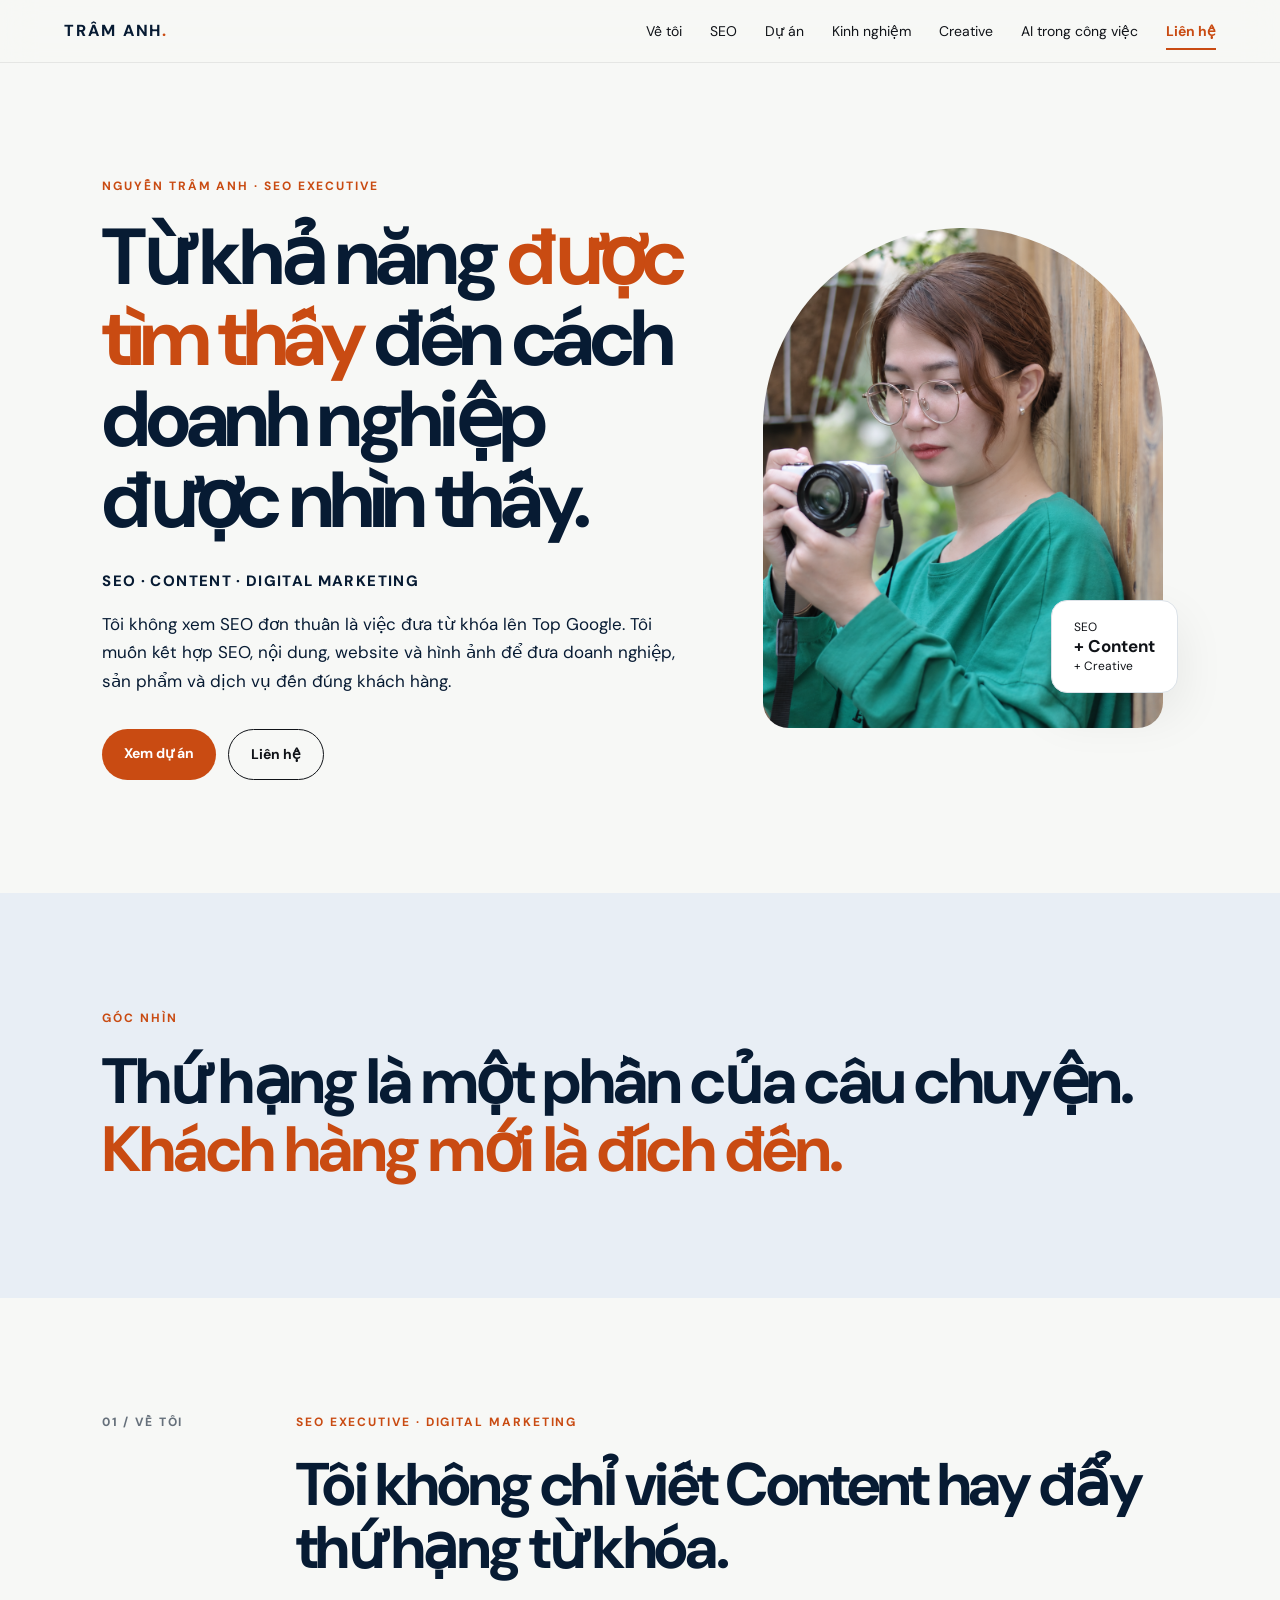
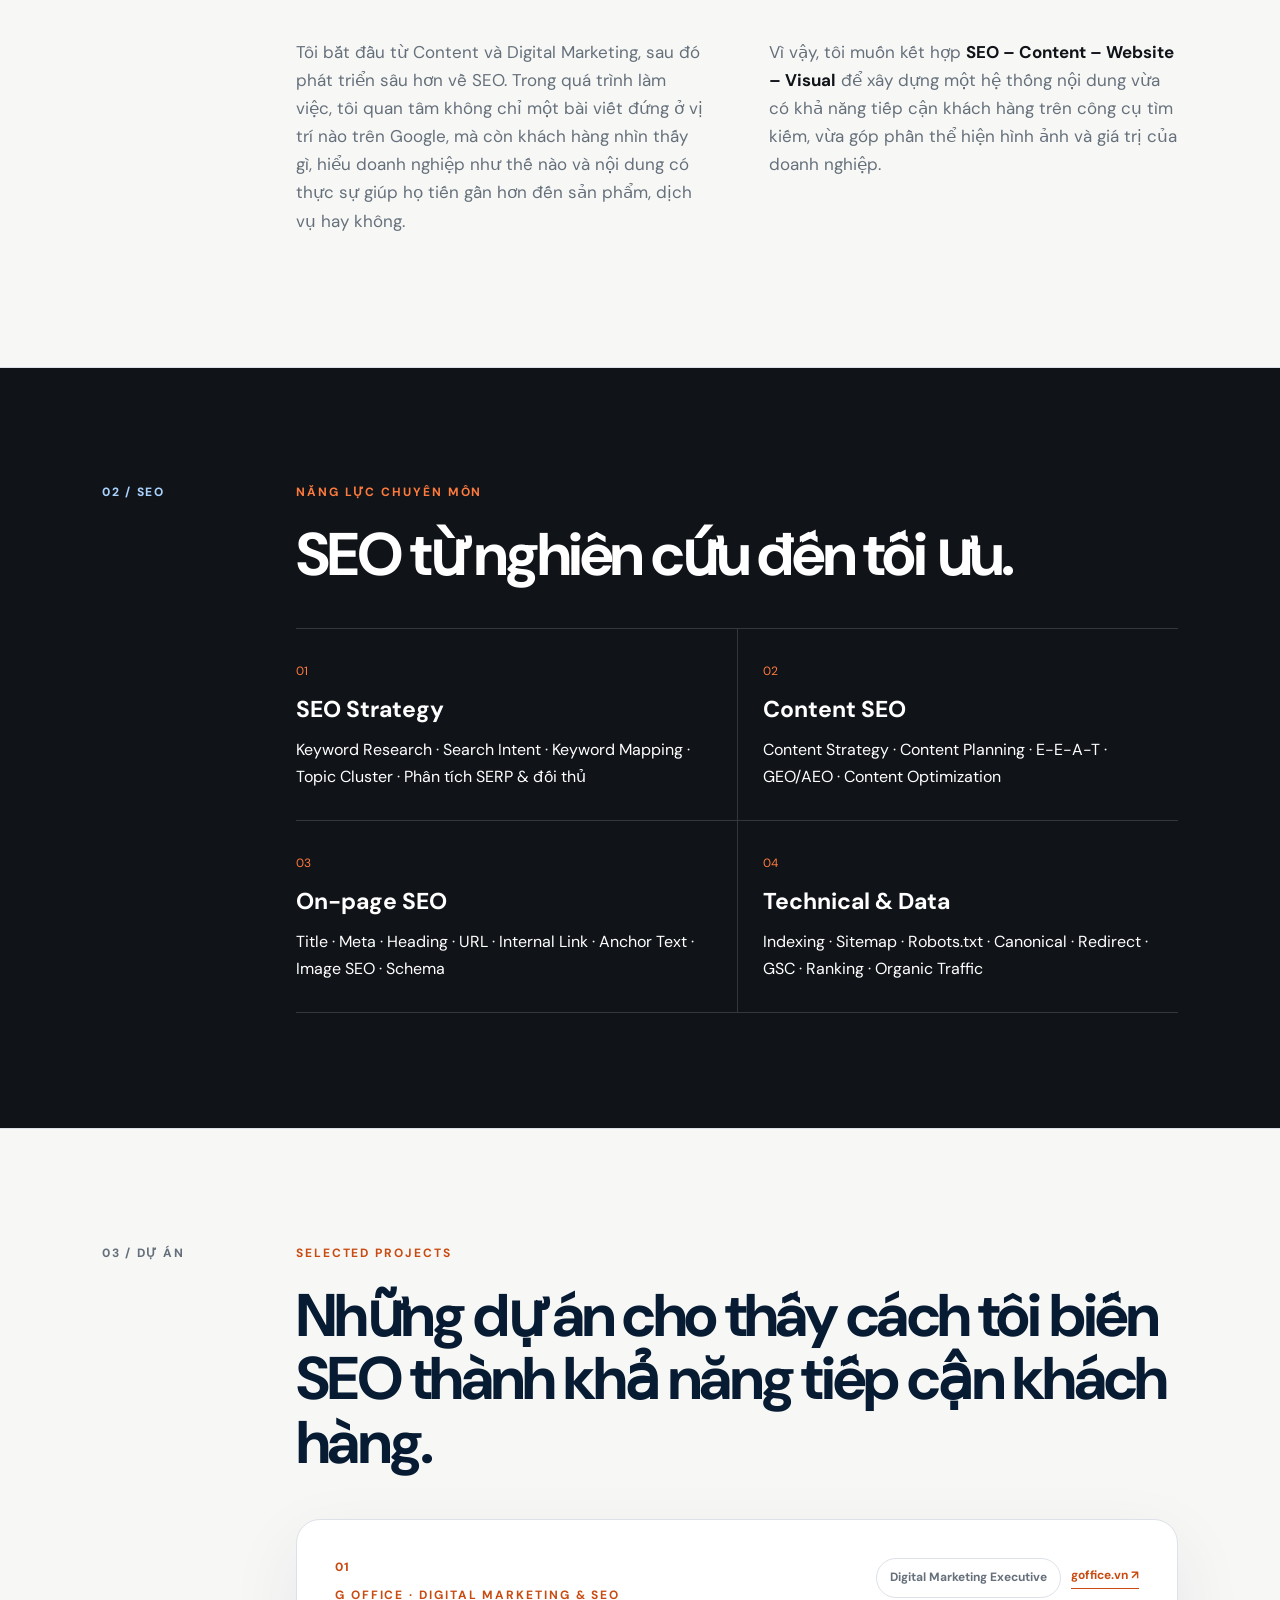
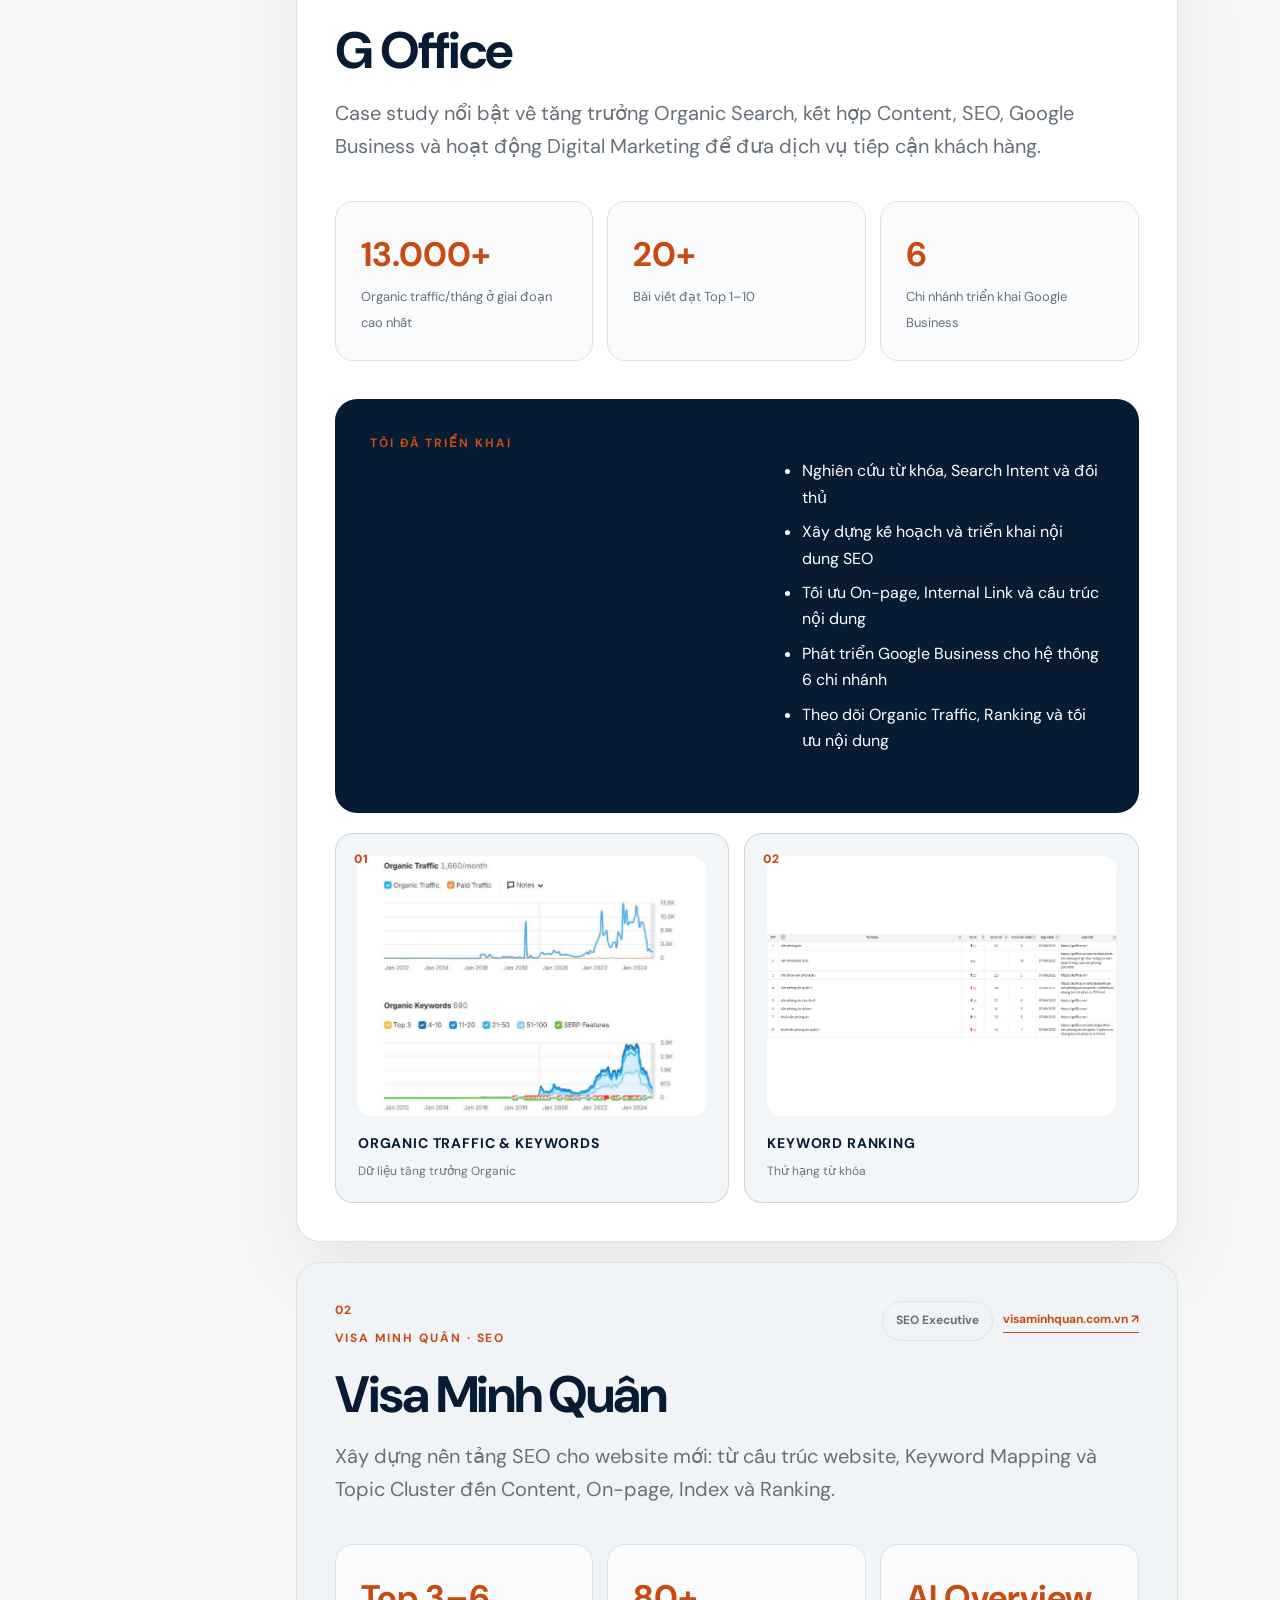
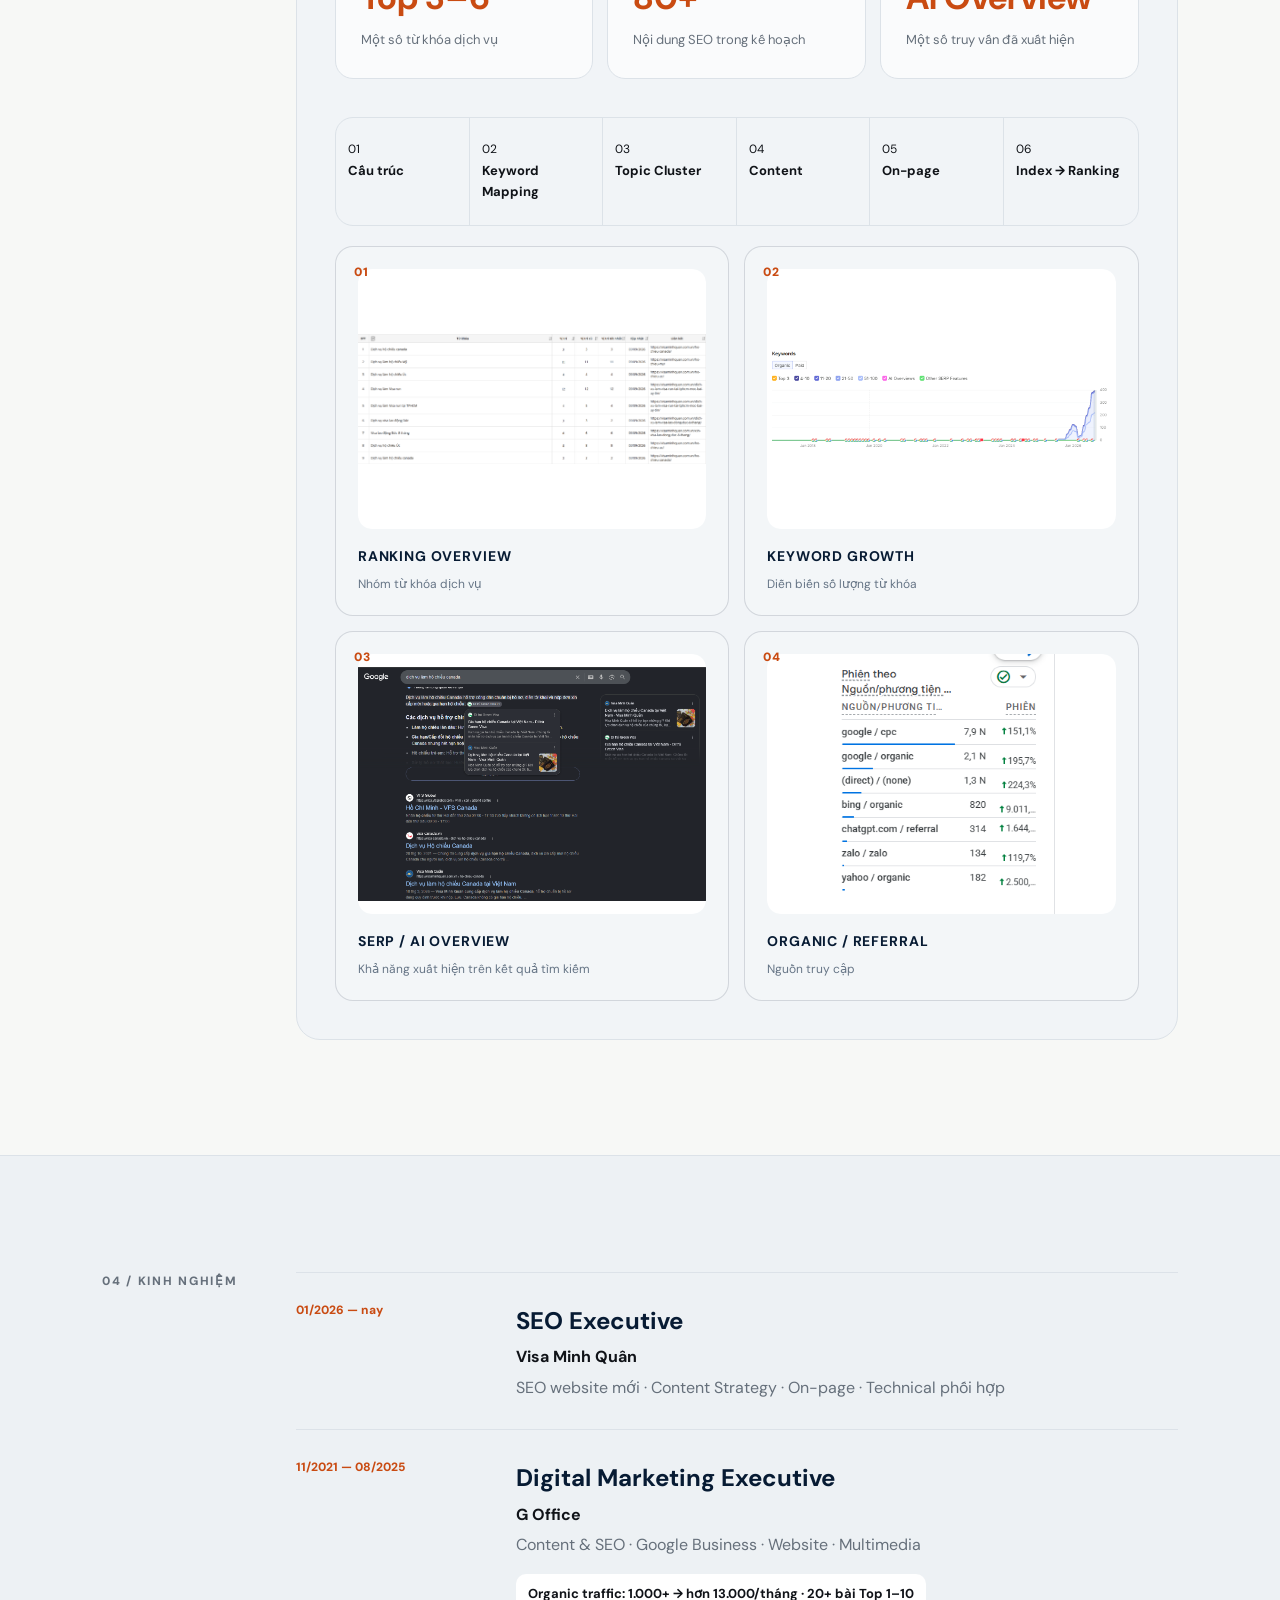
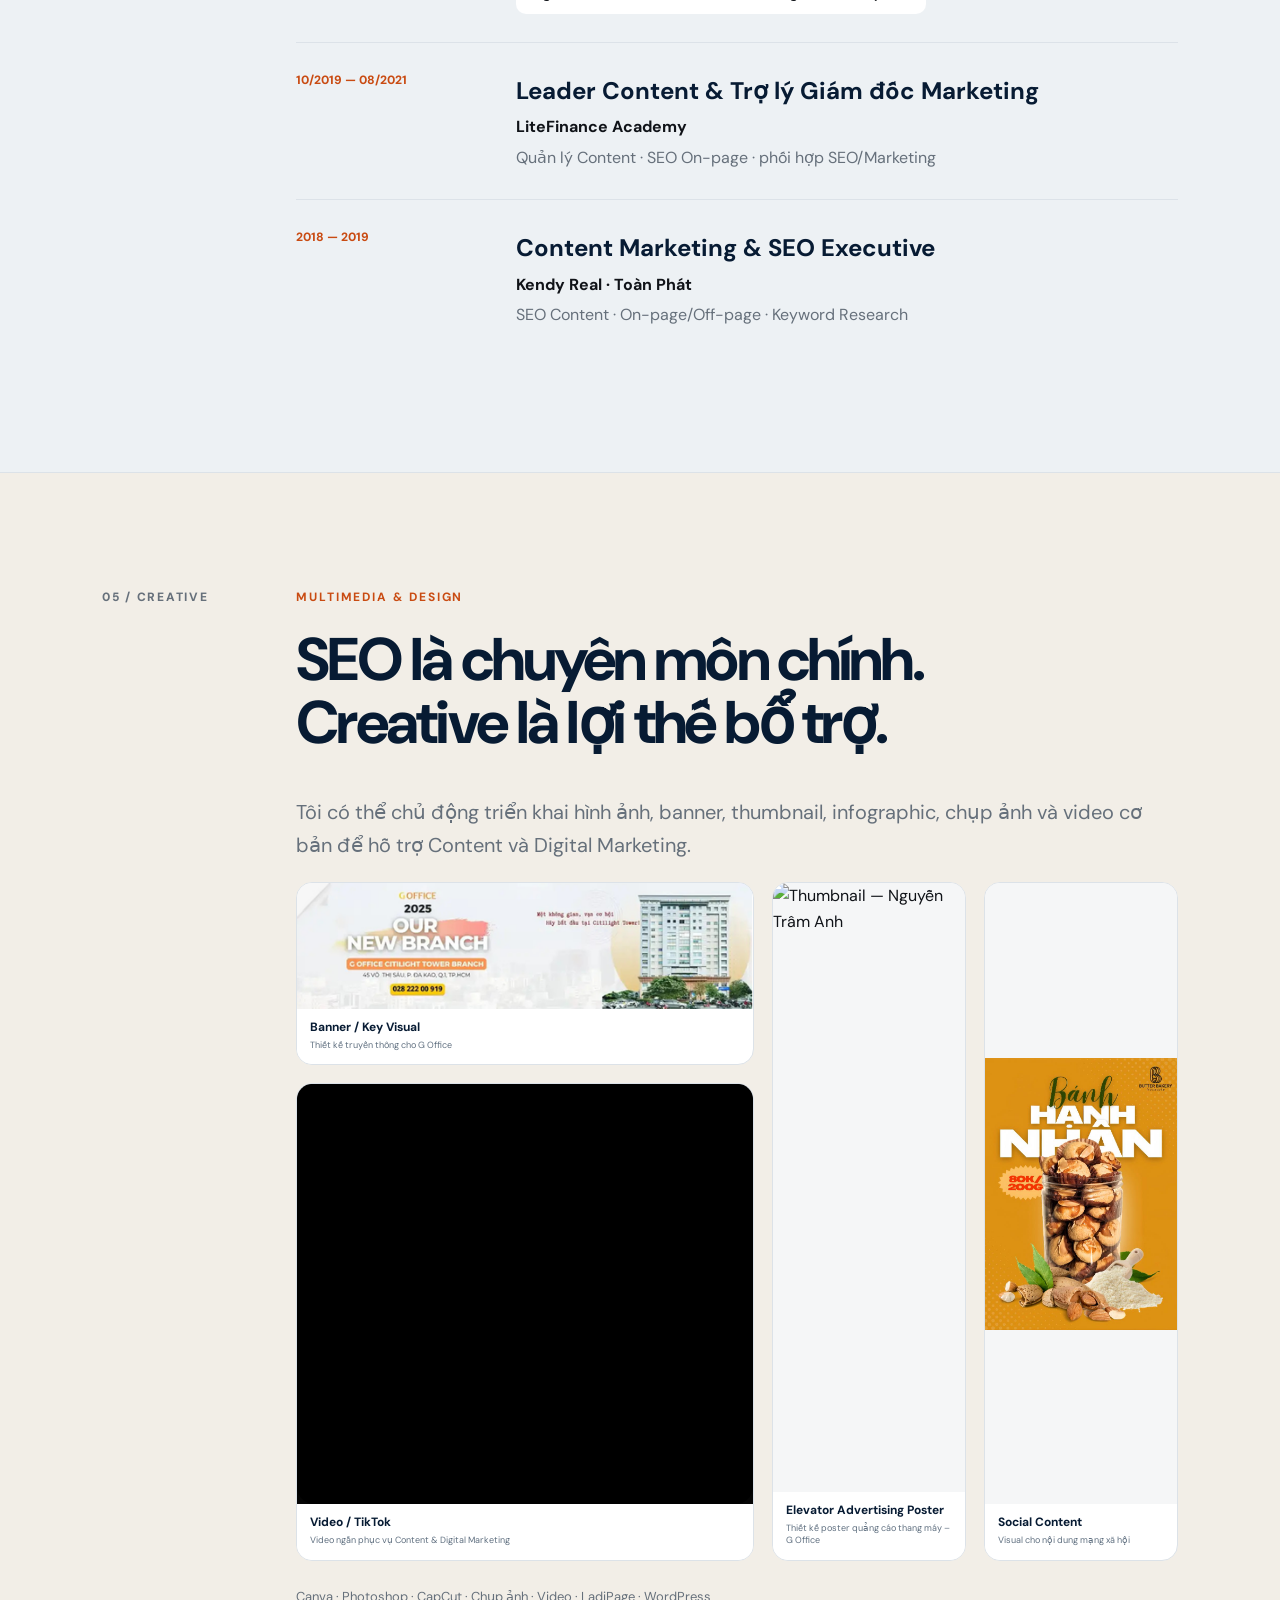
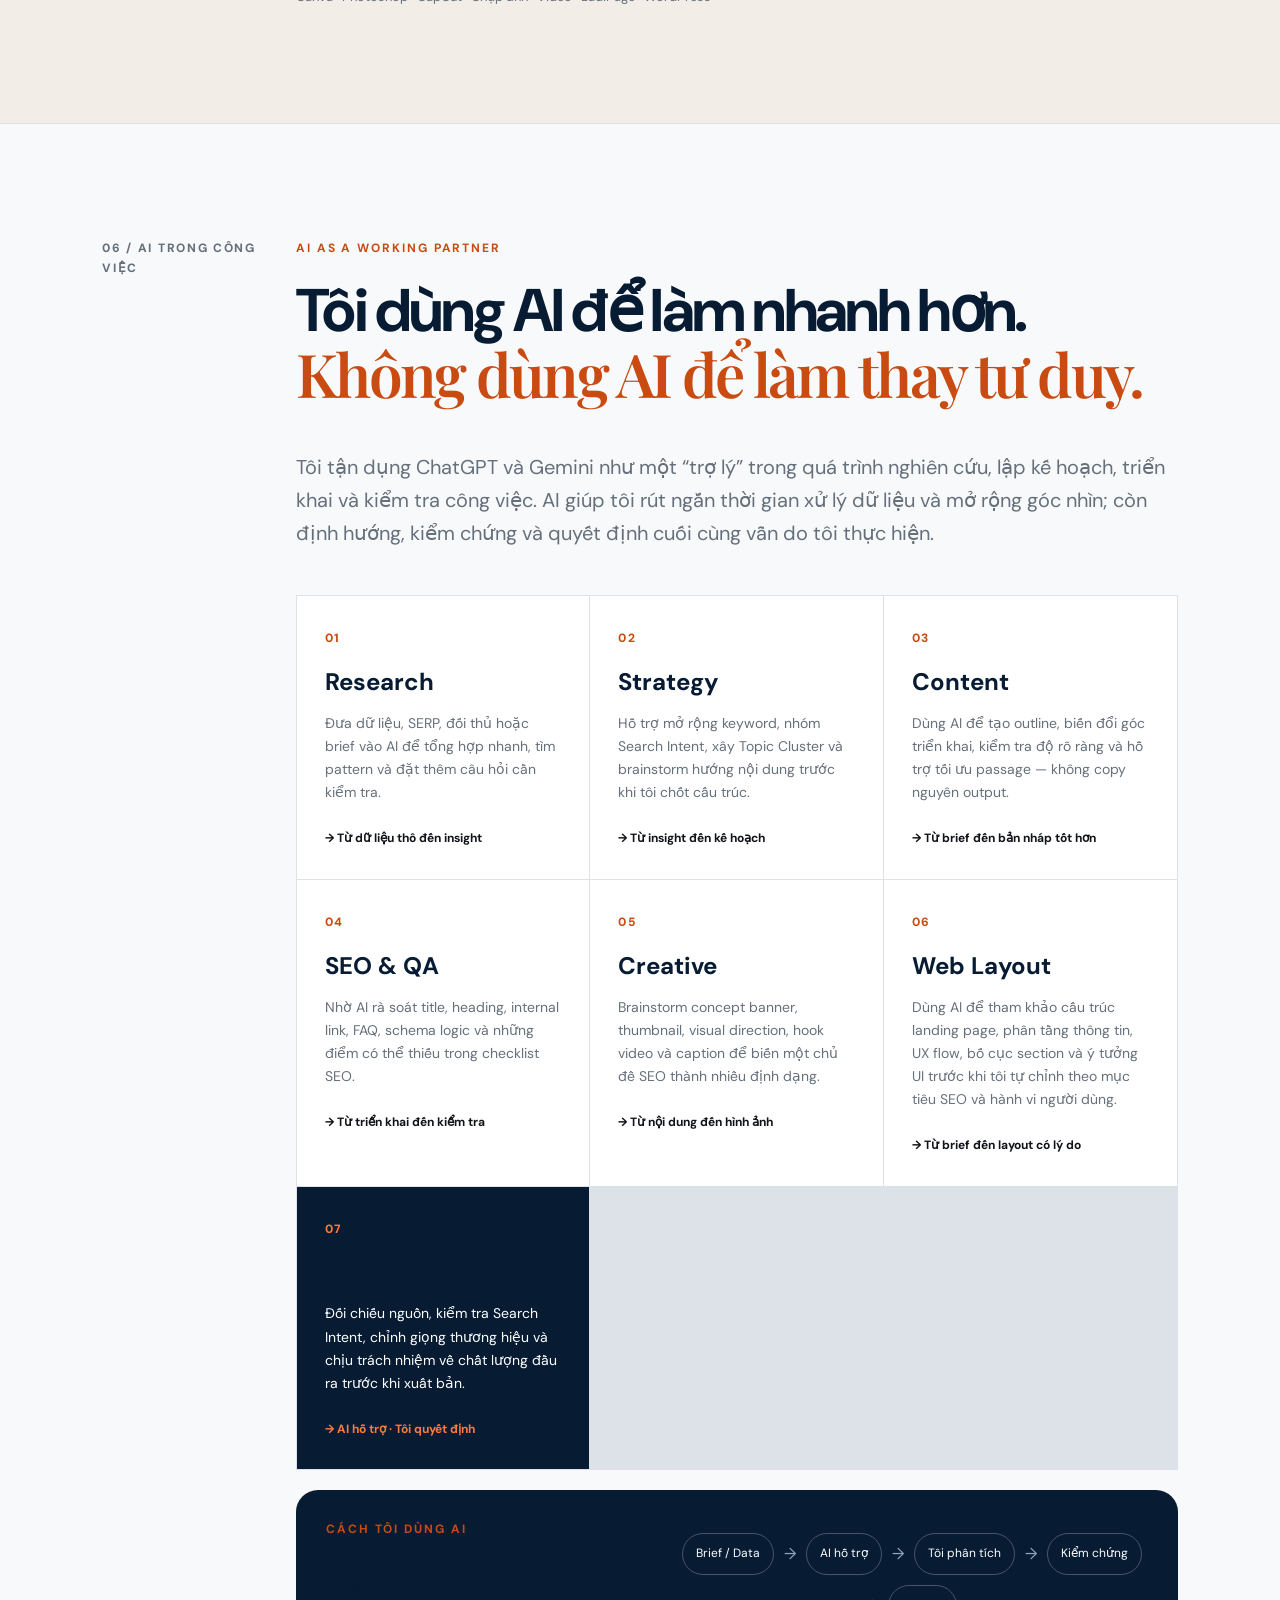
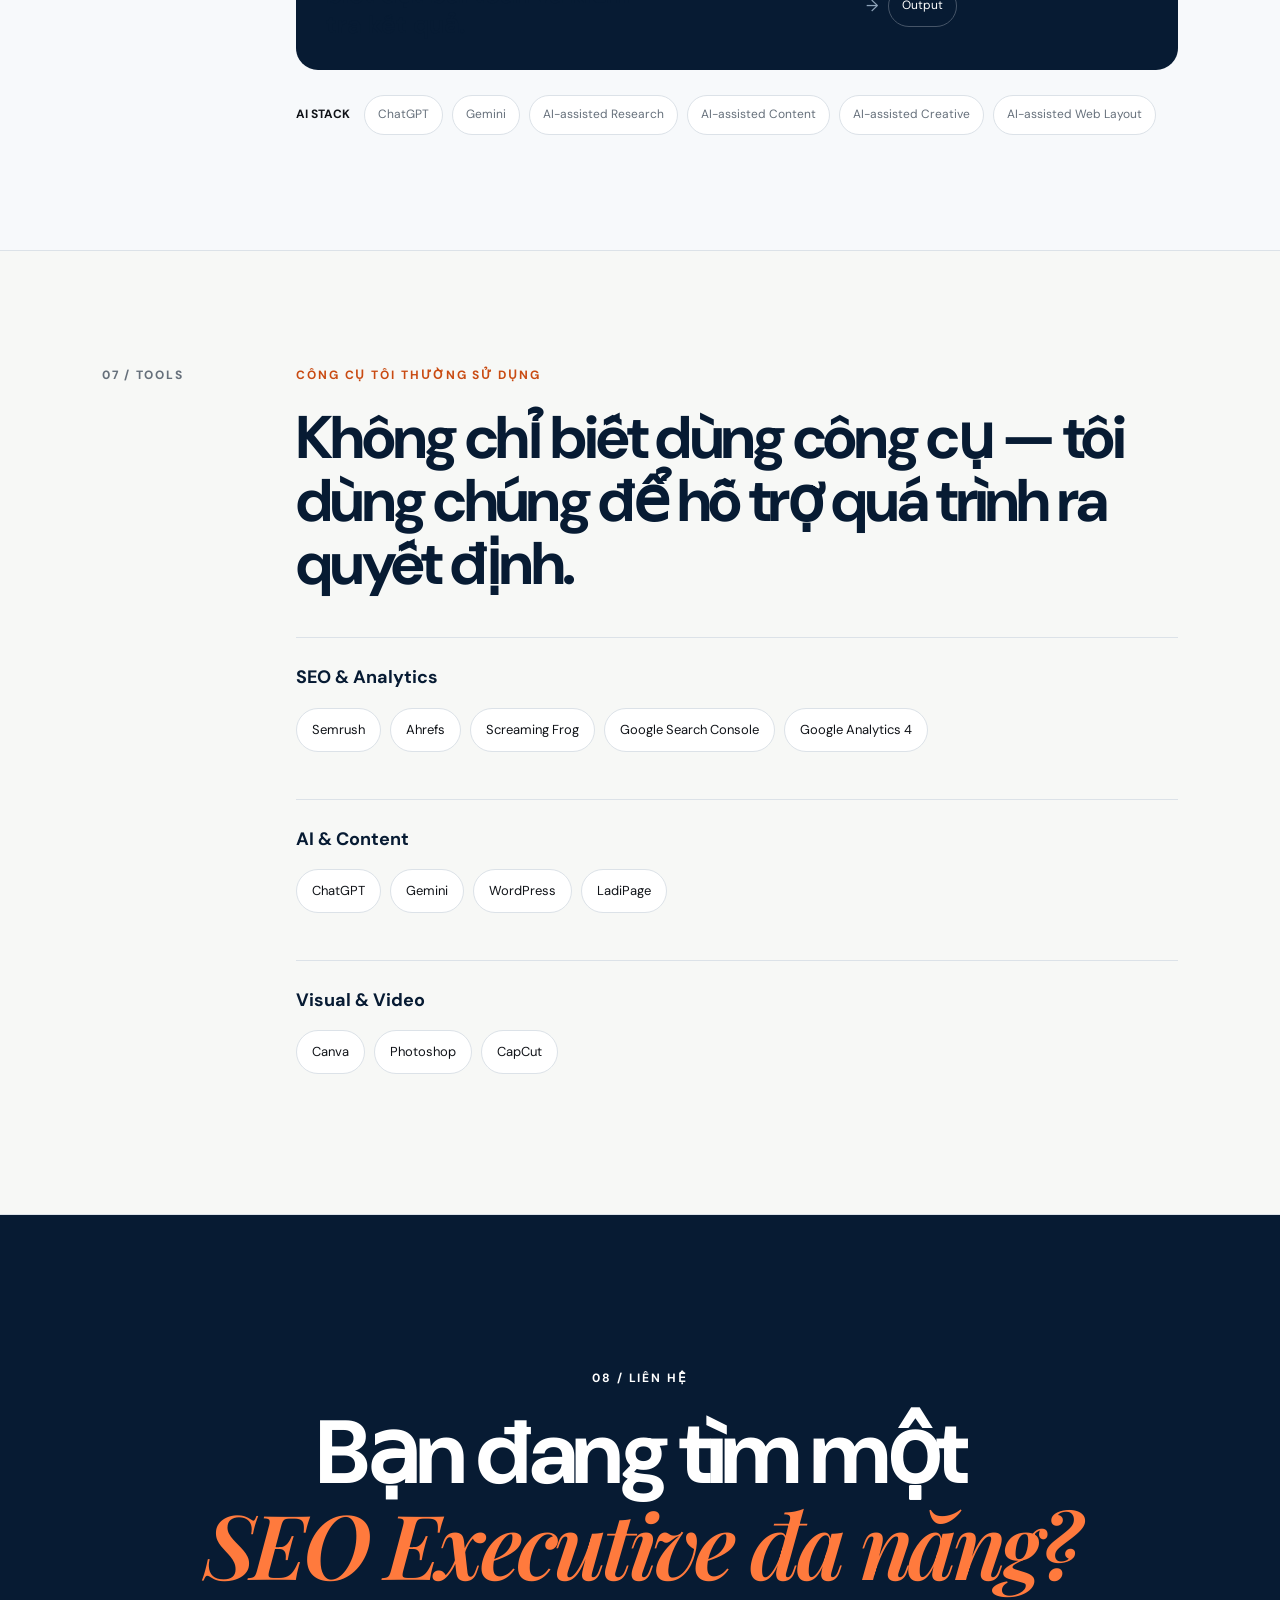
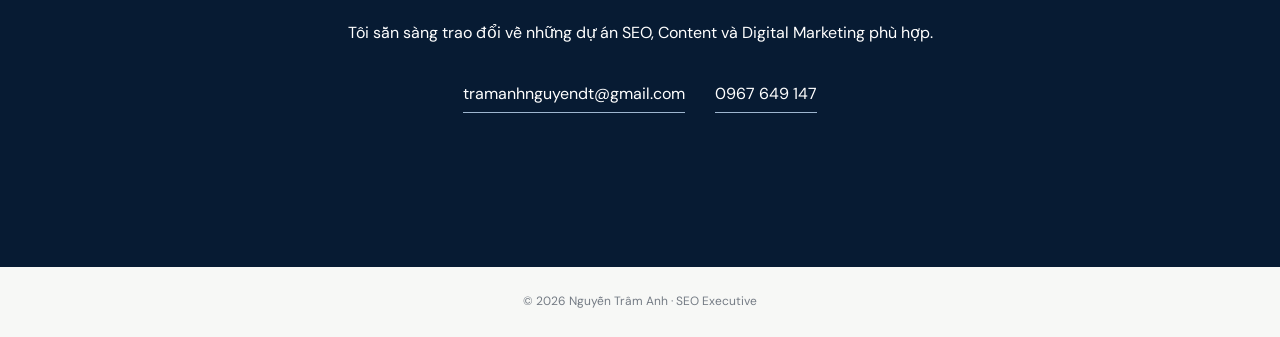
==== commit 4c9177ab: "Update index.html" ====
--- a/index.html
+++ b/index.html
@@ -184,7 +184,7 @@
       <div class="creative-right-final">
         <button class="creative-card-final creative-vertical-final" data-modal-media="thumbnail01" aria-label="Mở ảnh thumbnail">
           <span class="creative-media-final"><img class="portfolio-zoomable" src="media/thumbnail-01.png" alt="Thumbnail — Nguyễn Trâm Anh"></span>
-          <span class="creative-caption-final"><strong>Thumbnail / Product Visual</strong><small>Thiết kế hình ảnh sản phẩm</small></span>
+          <span class="creative-caption-final"><strong>Elevator Advertising Poster</strong><small>Thiết kế poster quảng cáo thang máy – G Office</small></span>
         </button>
         <button class="creative-card-final creative-vertical-final" data-modal-media="social01" aria-label="Mở ảnh social post">
           <span class="creative-media-final"><img class="portfolio-zoomable" src="media/social-01.jpg" alt="Social Post — Nguyễn Trâm Anh"></span>
@@ -271,4 +271,4 @@
 <footer>© 2026 Nguyễn Trâm Anh · SEO Executive</footer>
 <script src="script.js?v=20260907"></script>
 </body>
-</html>+</html>
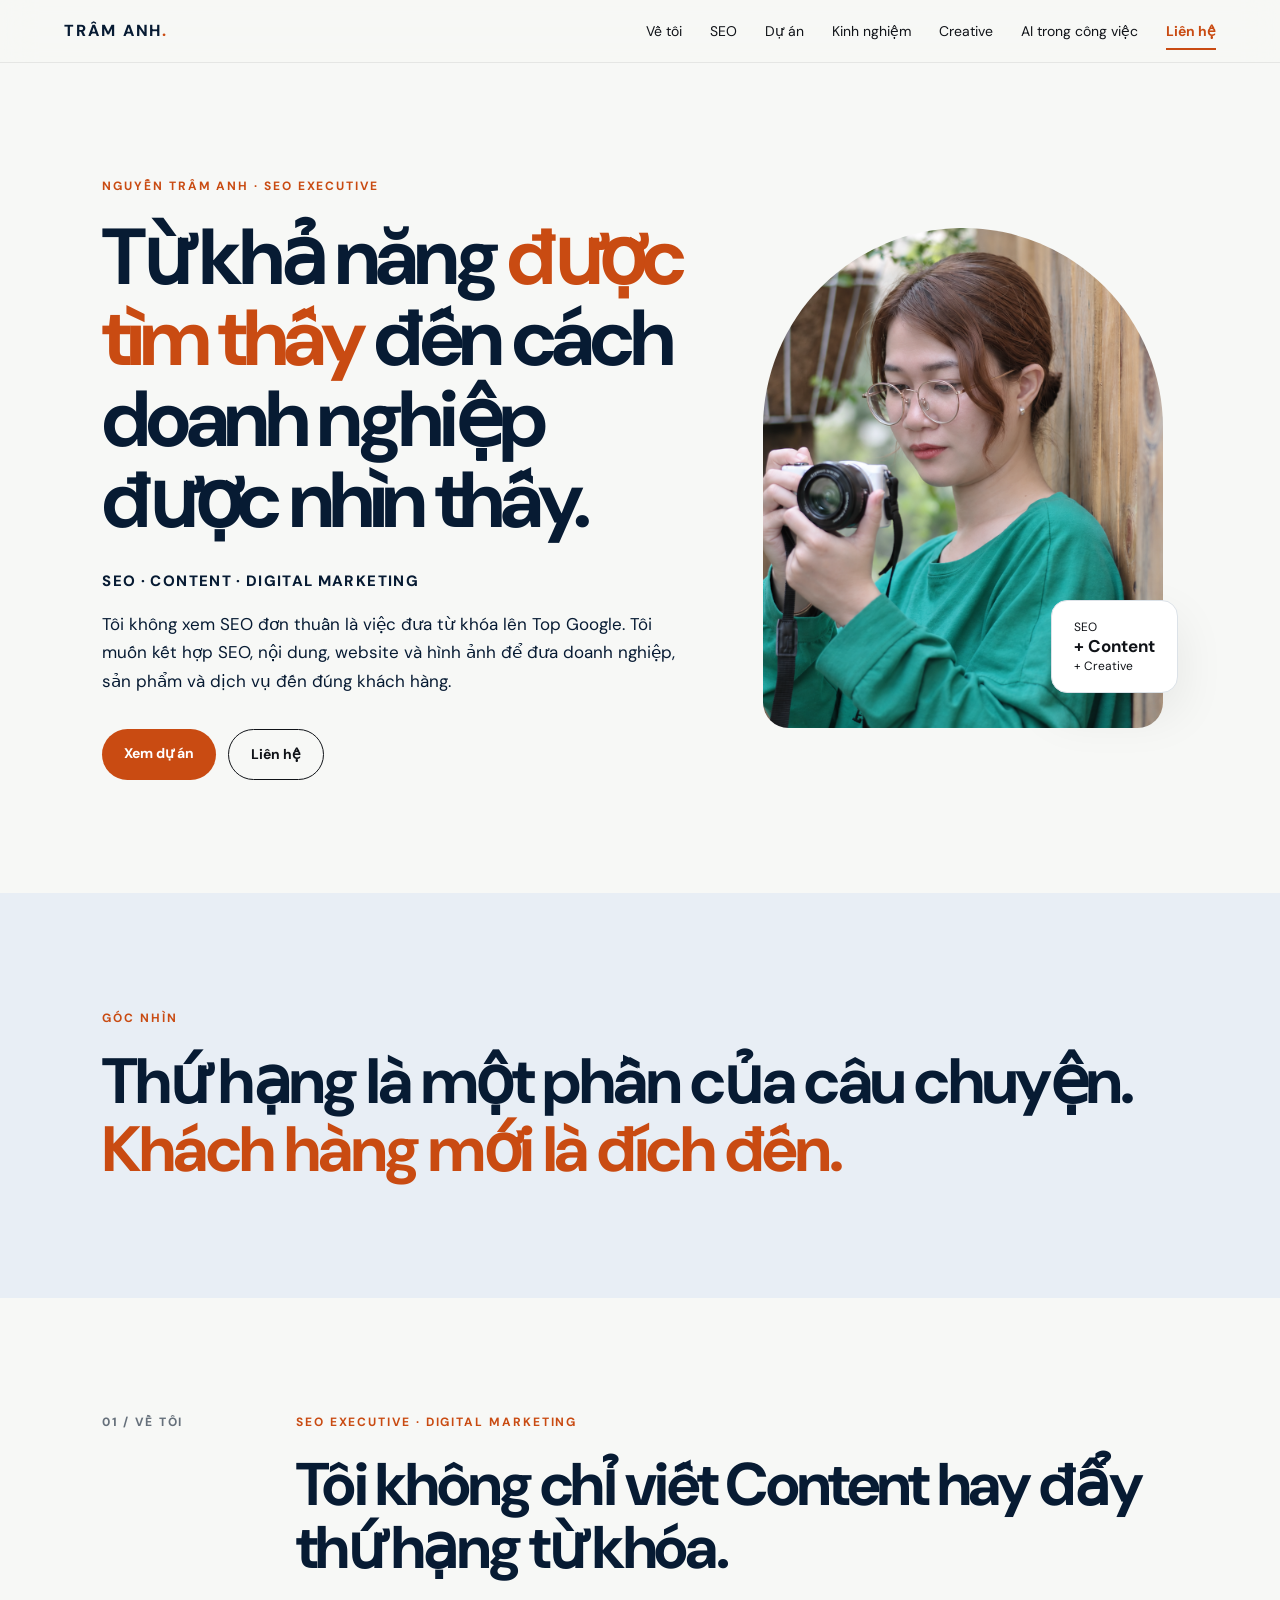
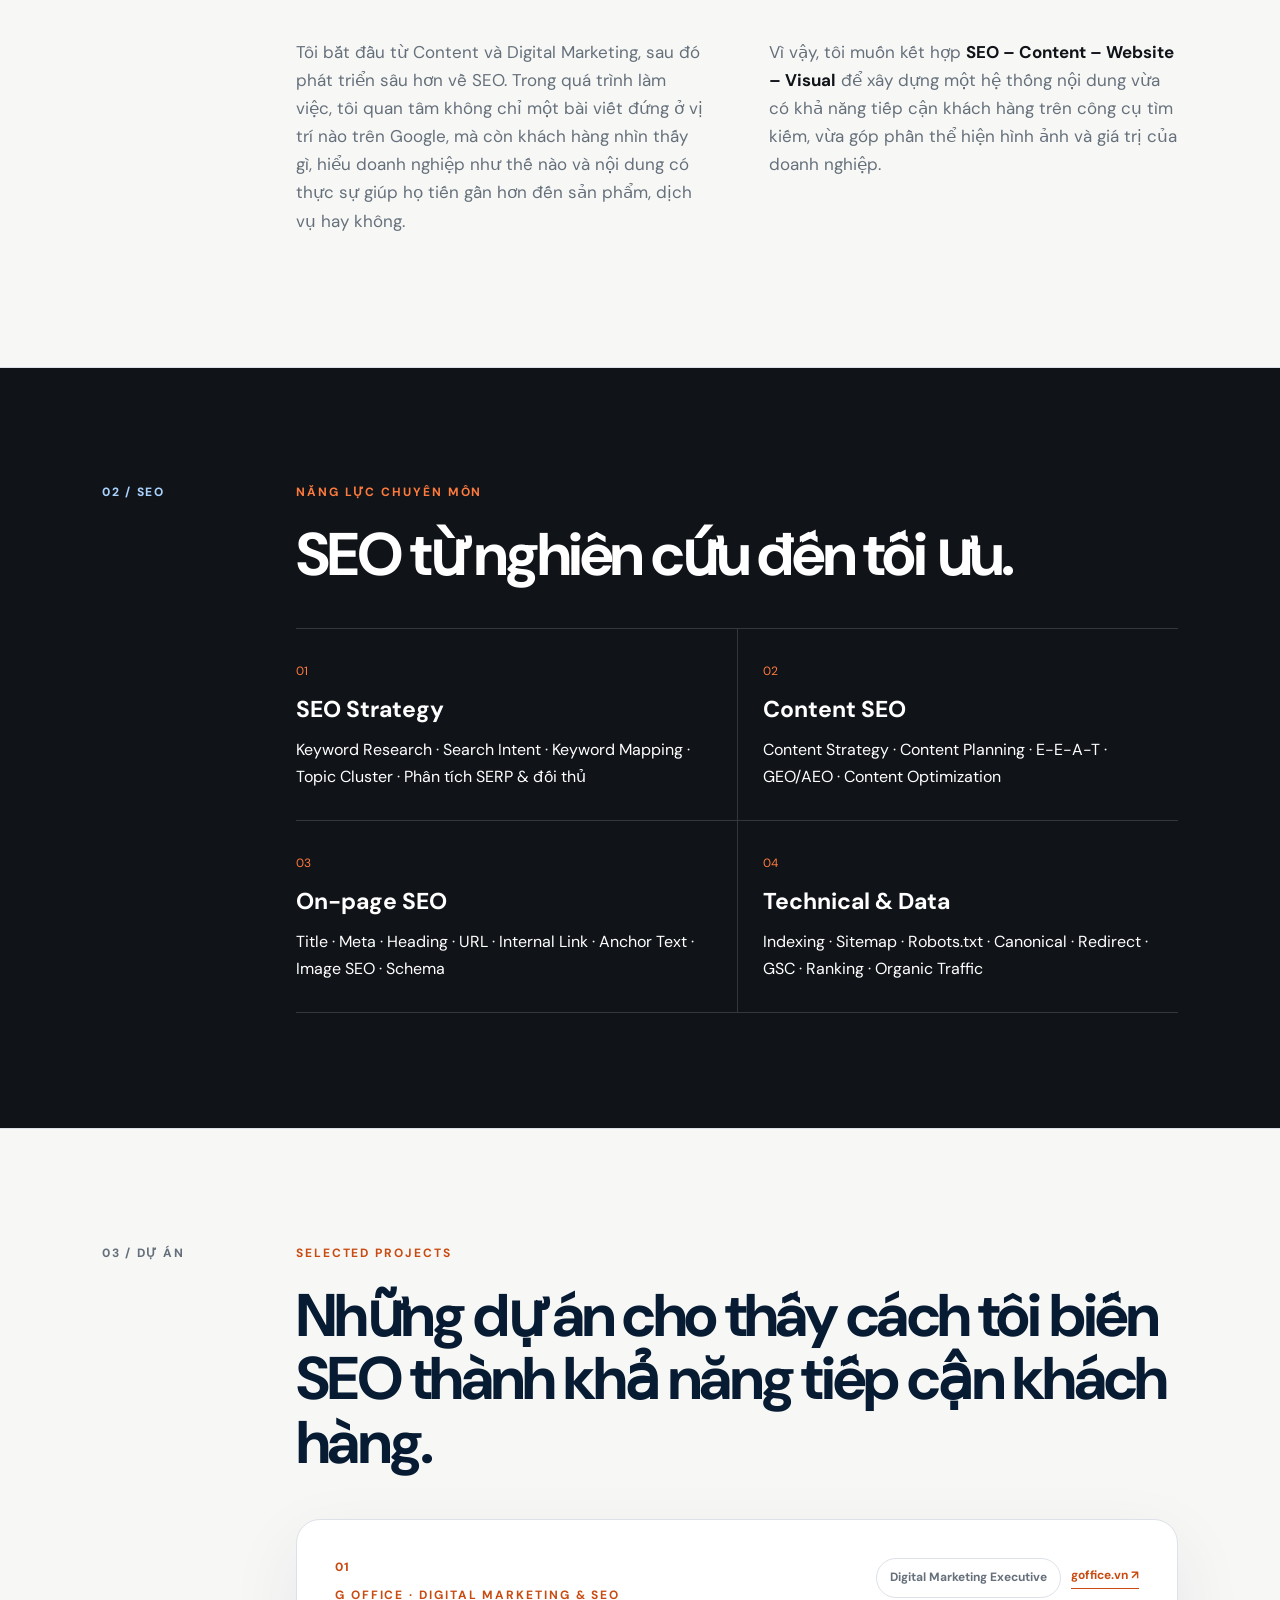
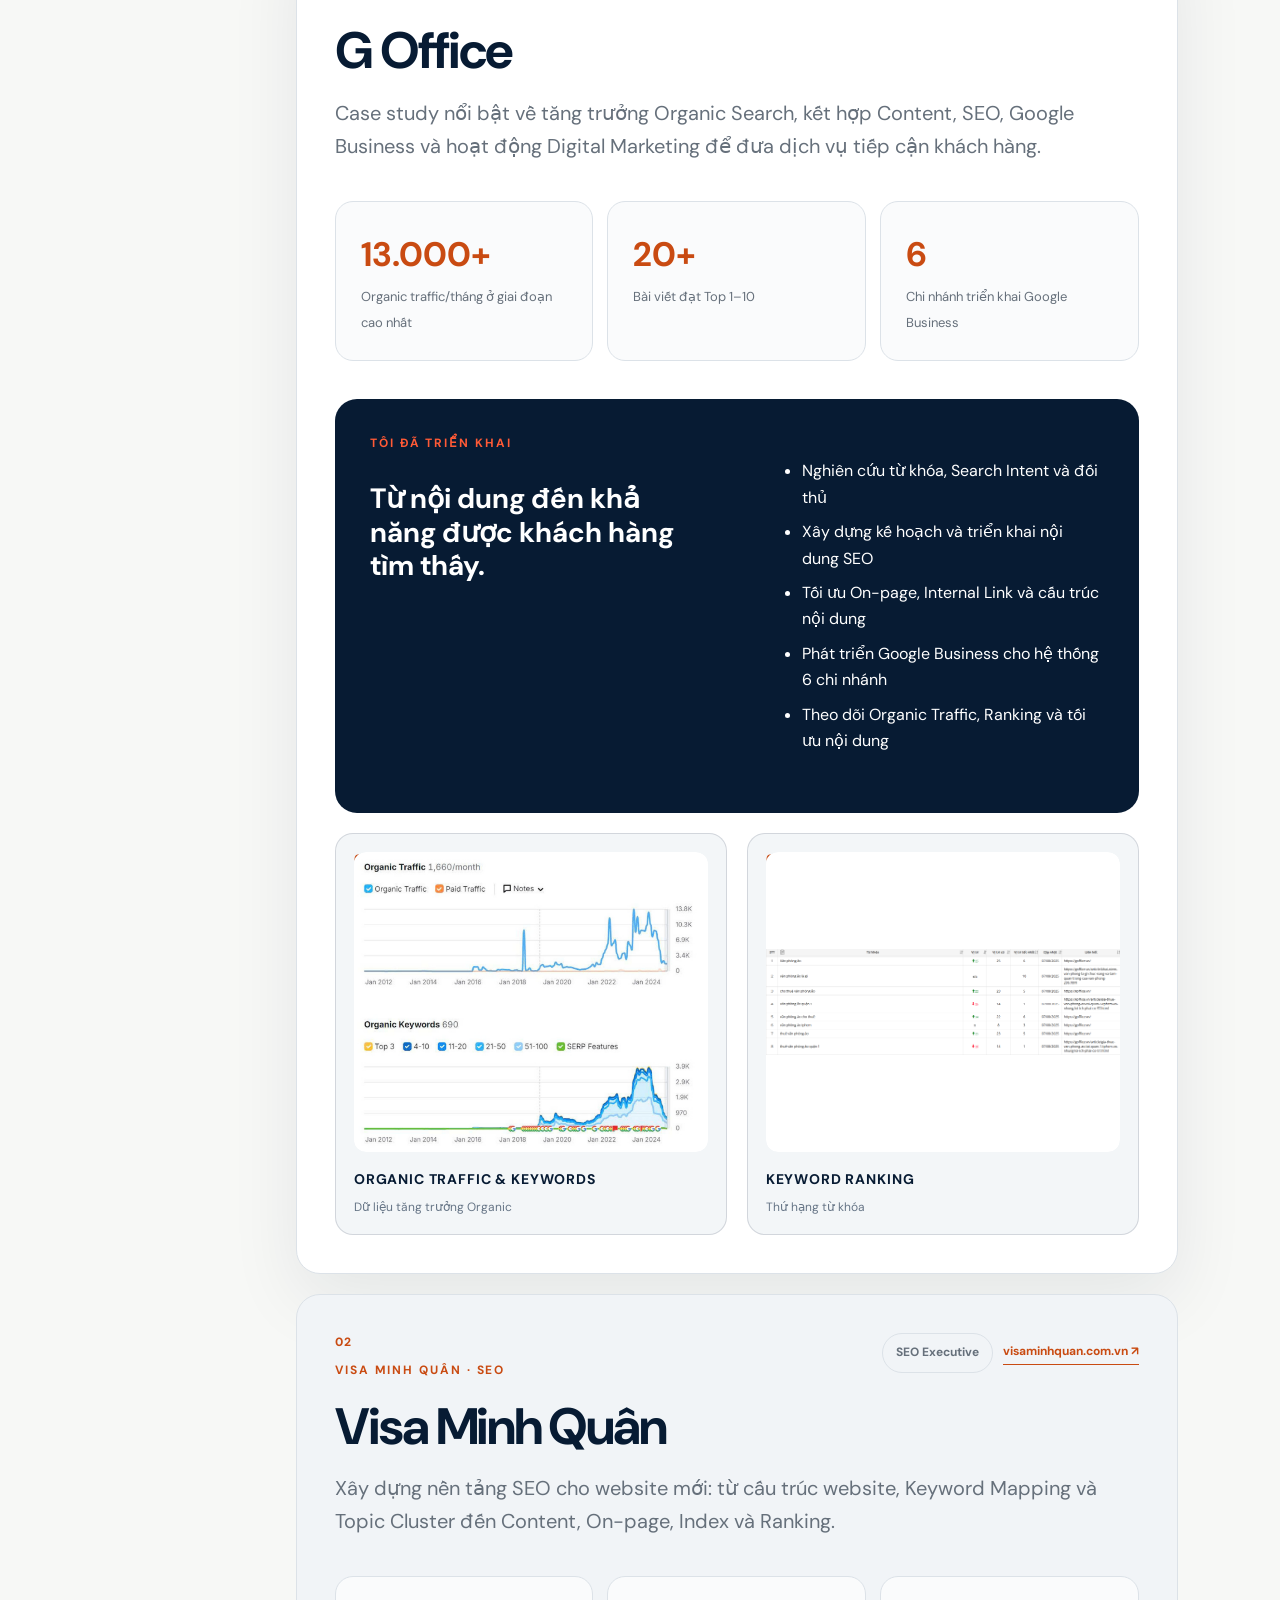
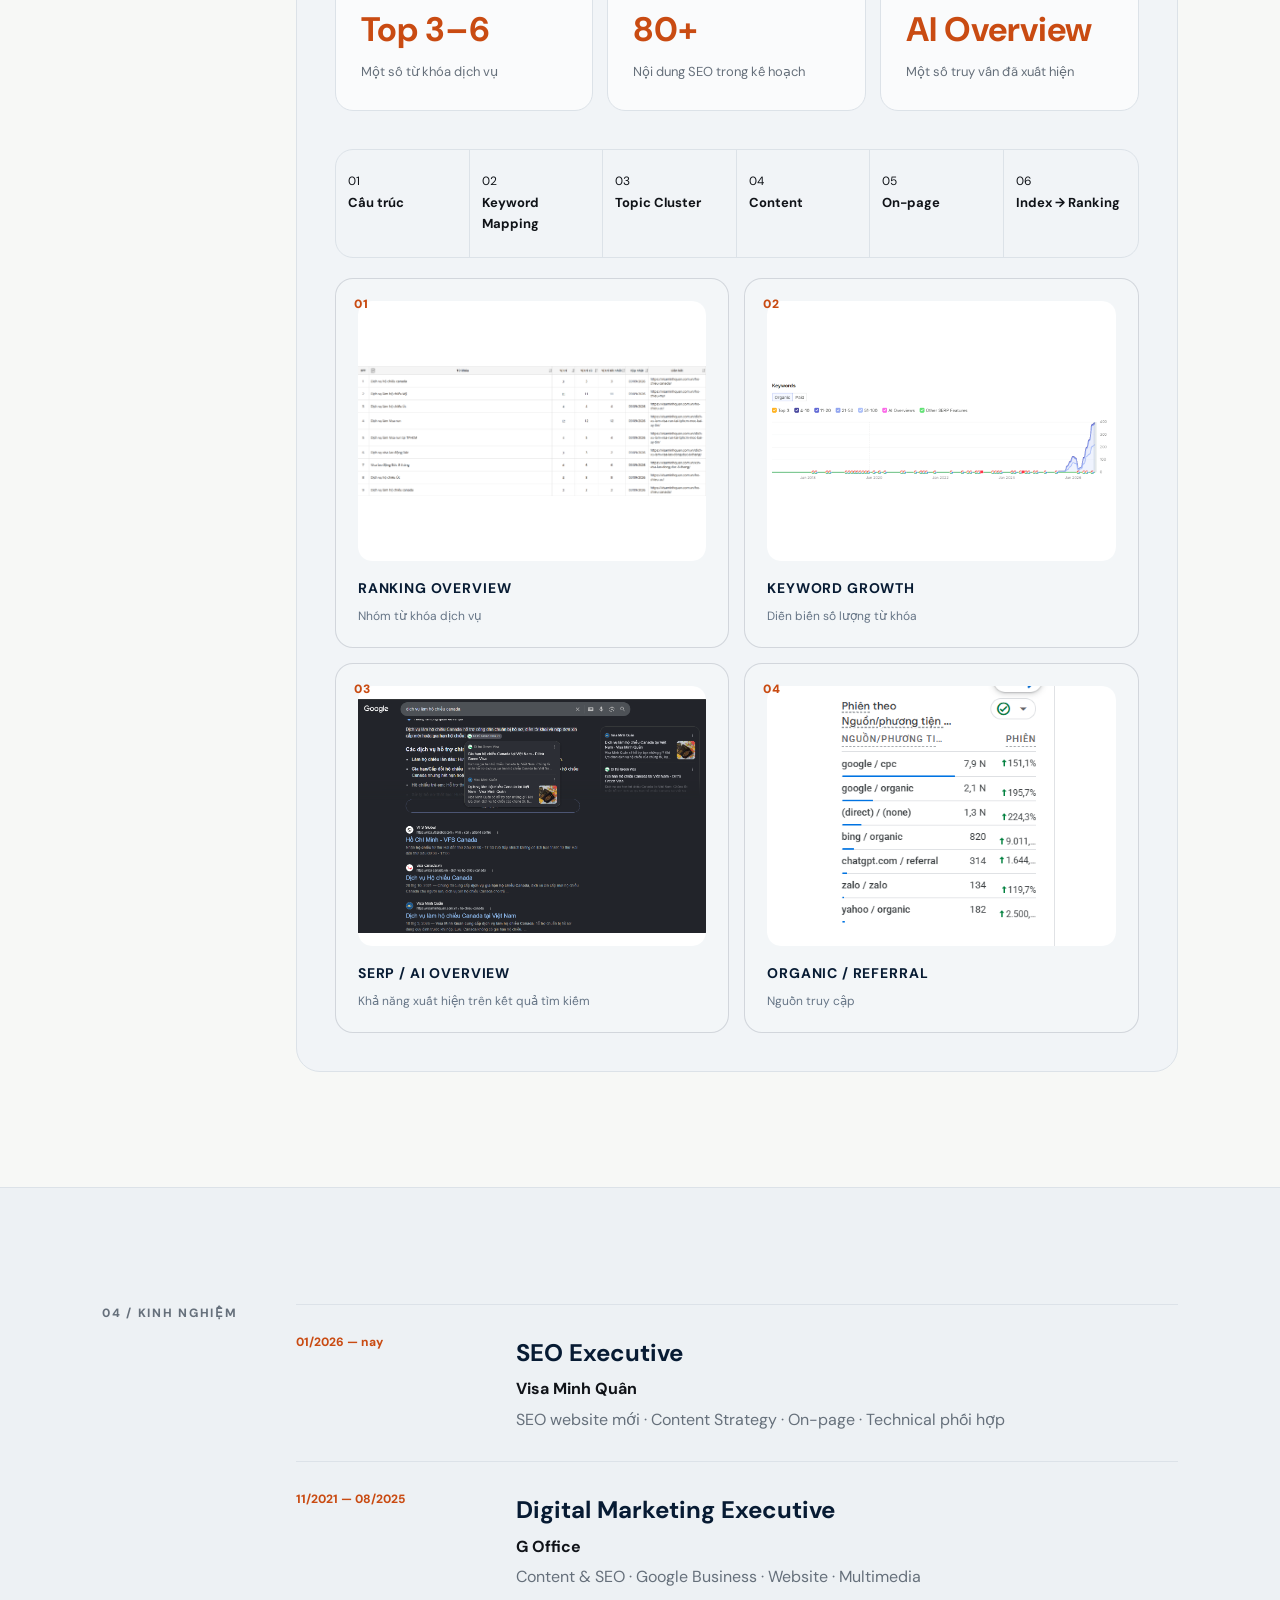
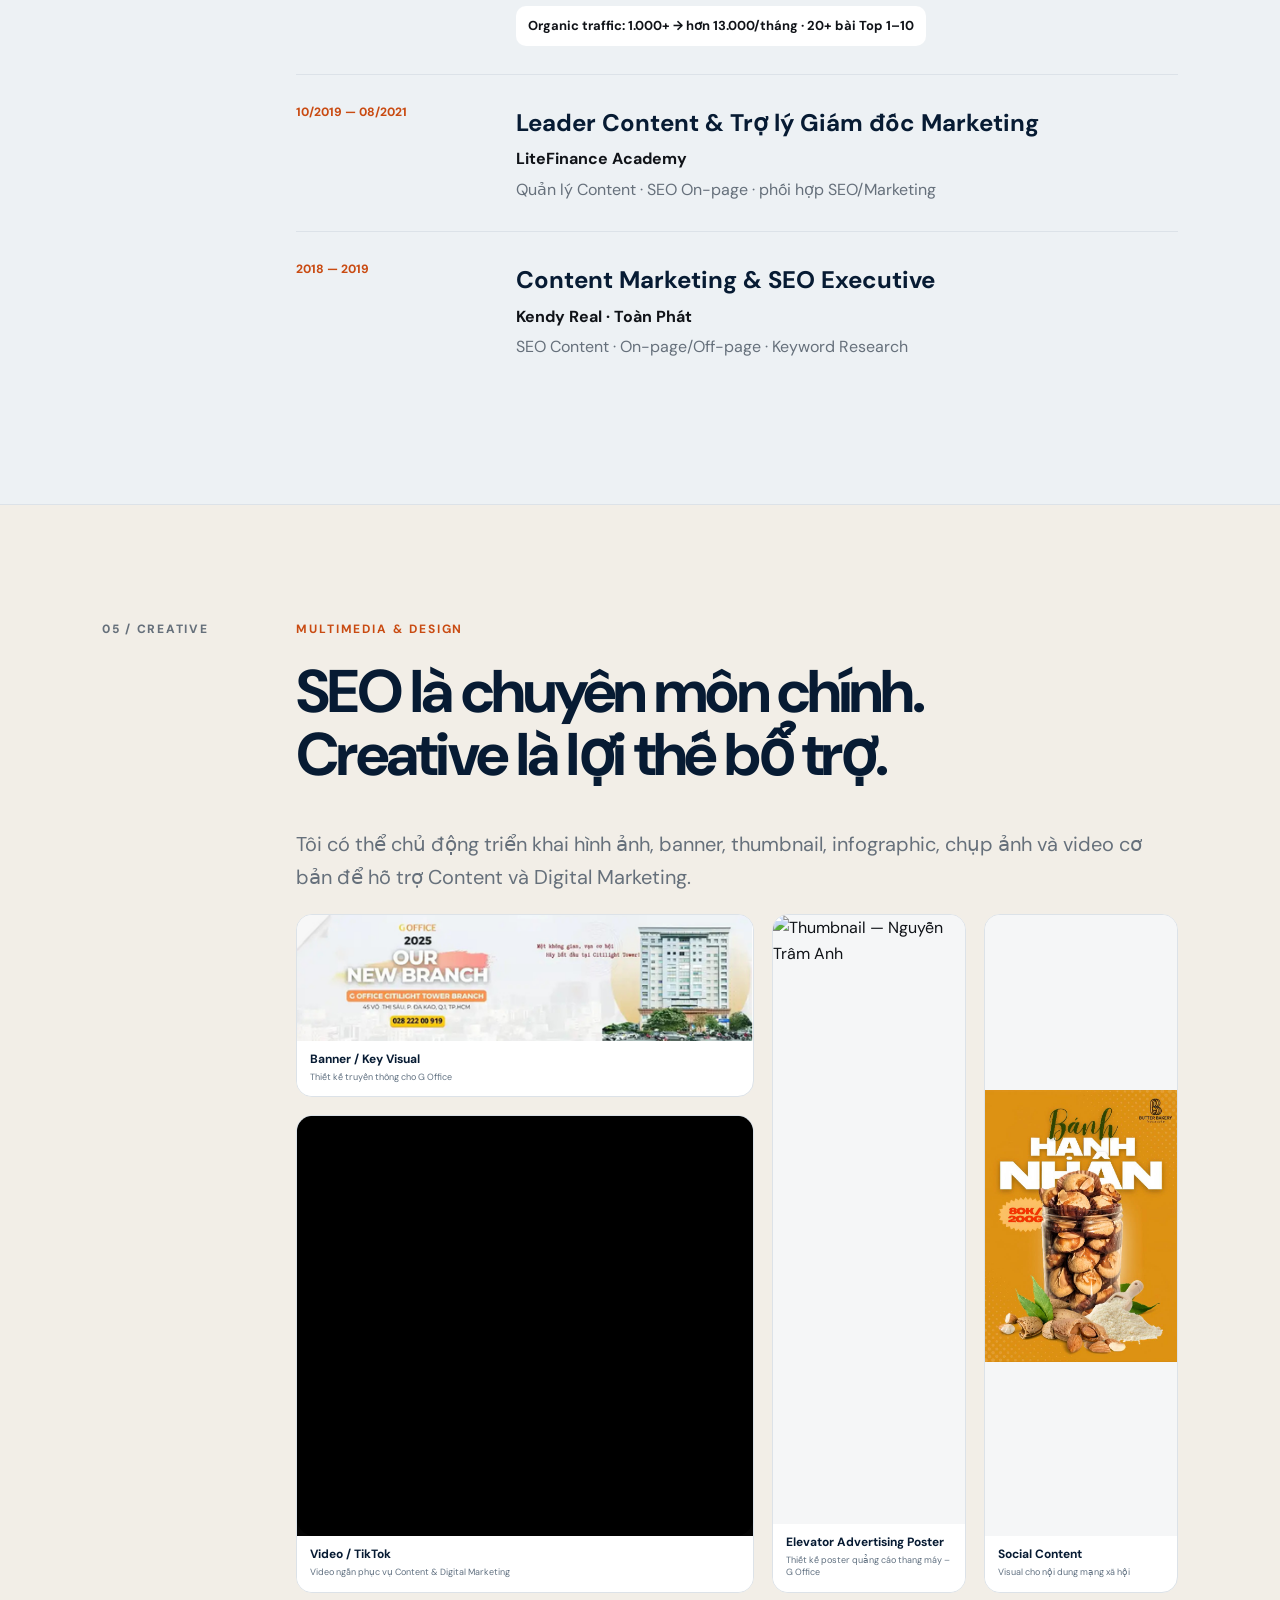
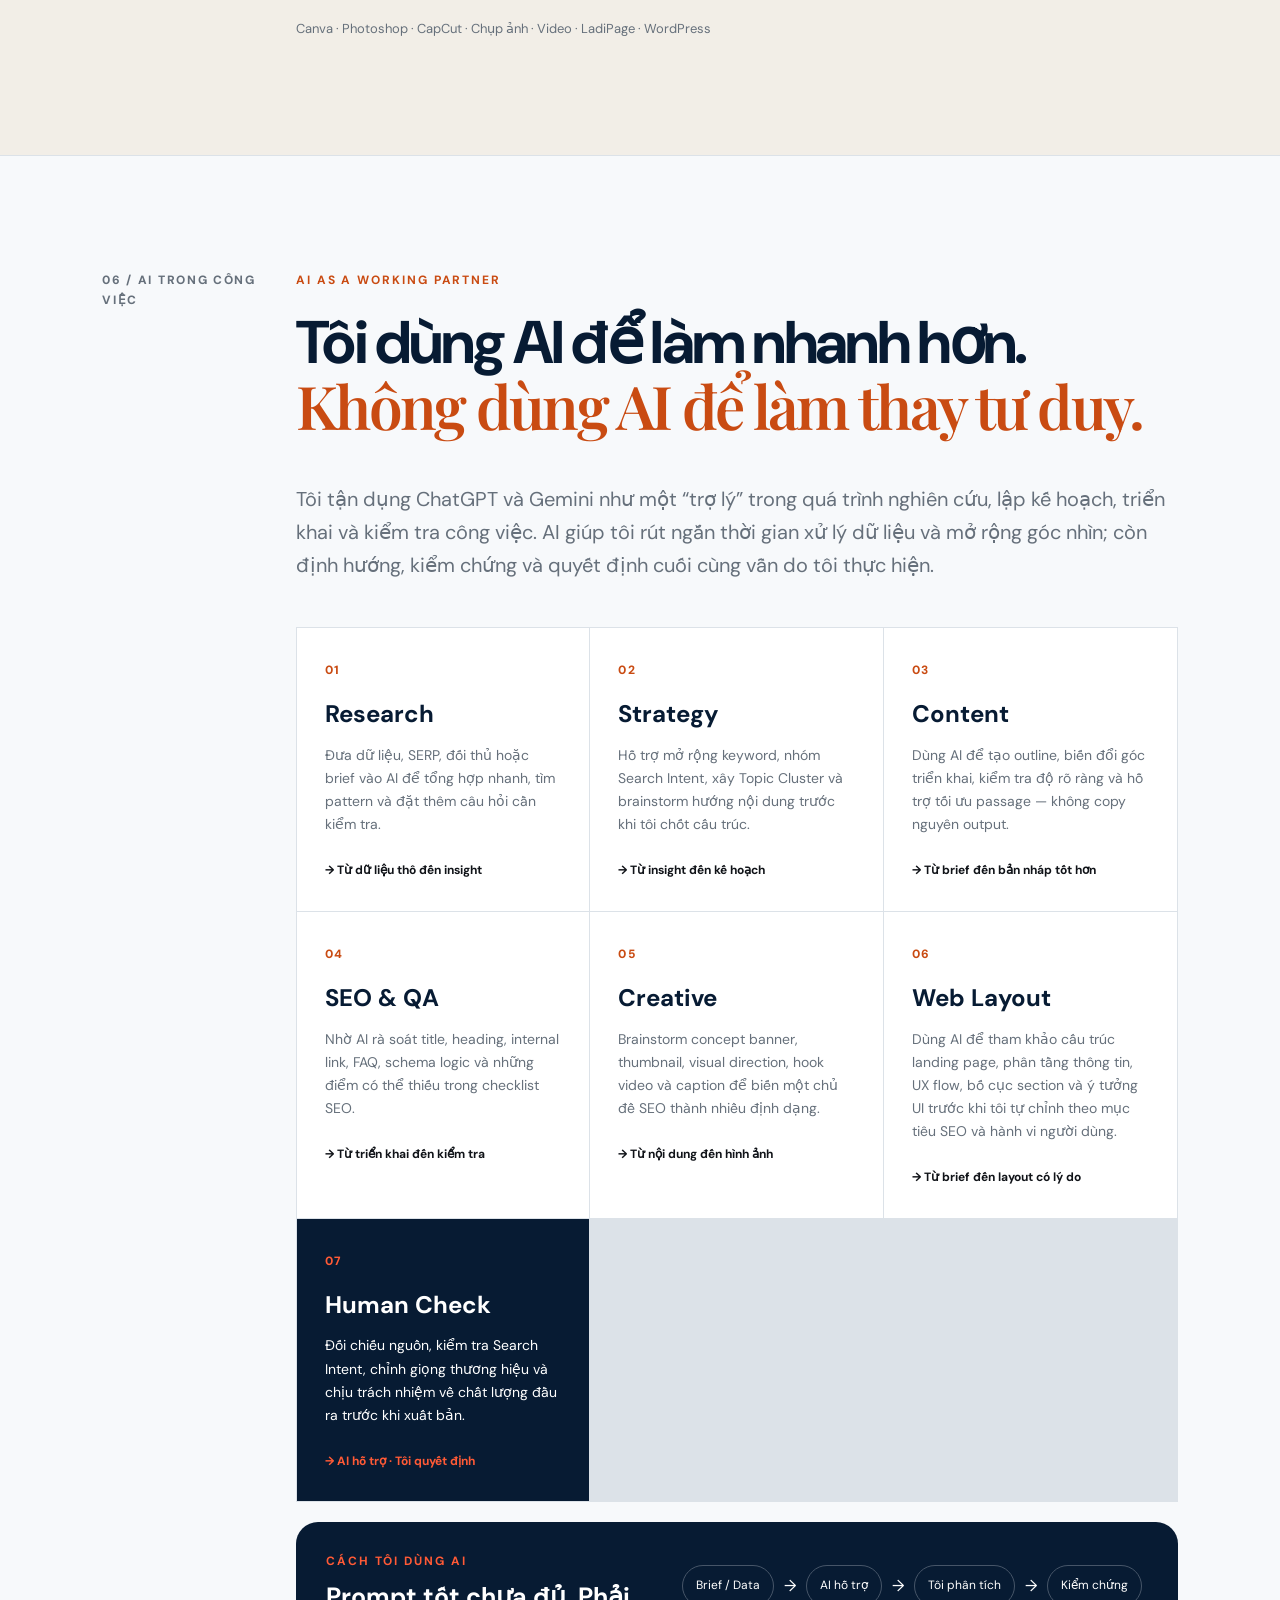
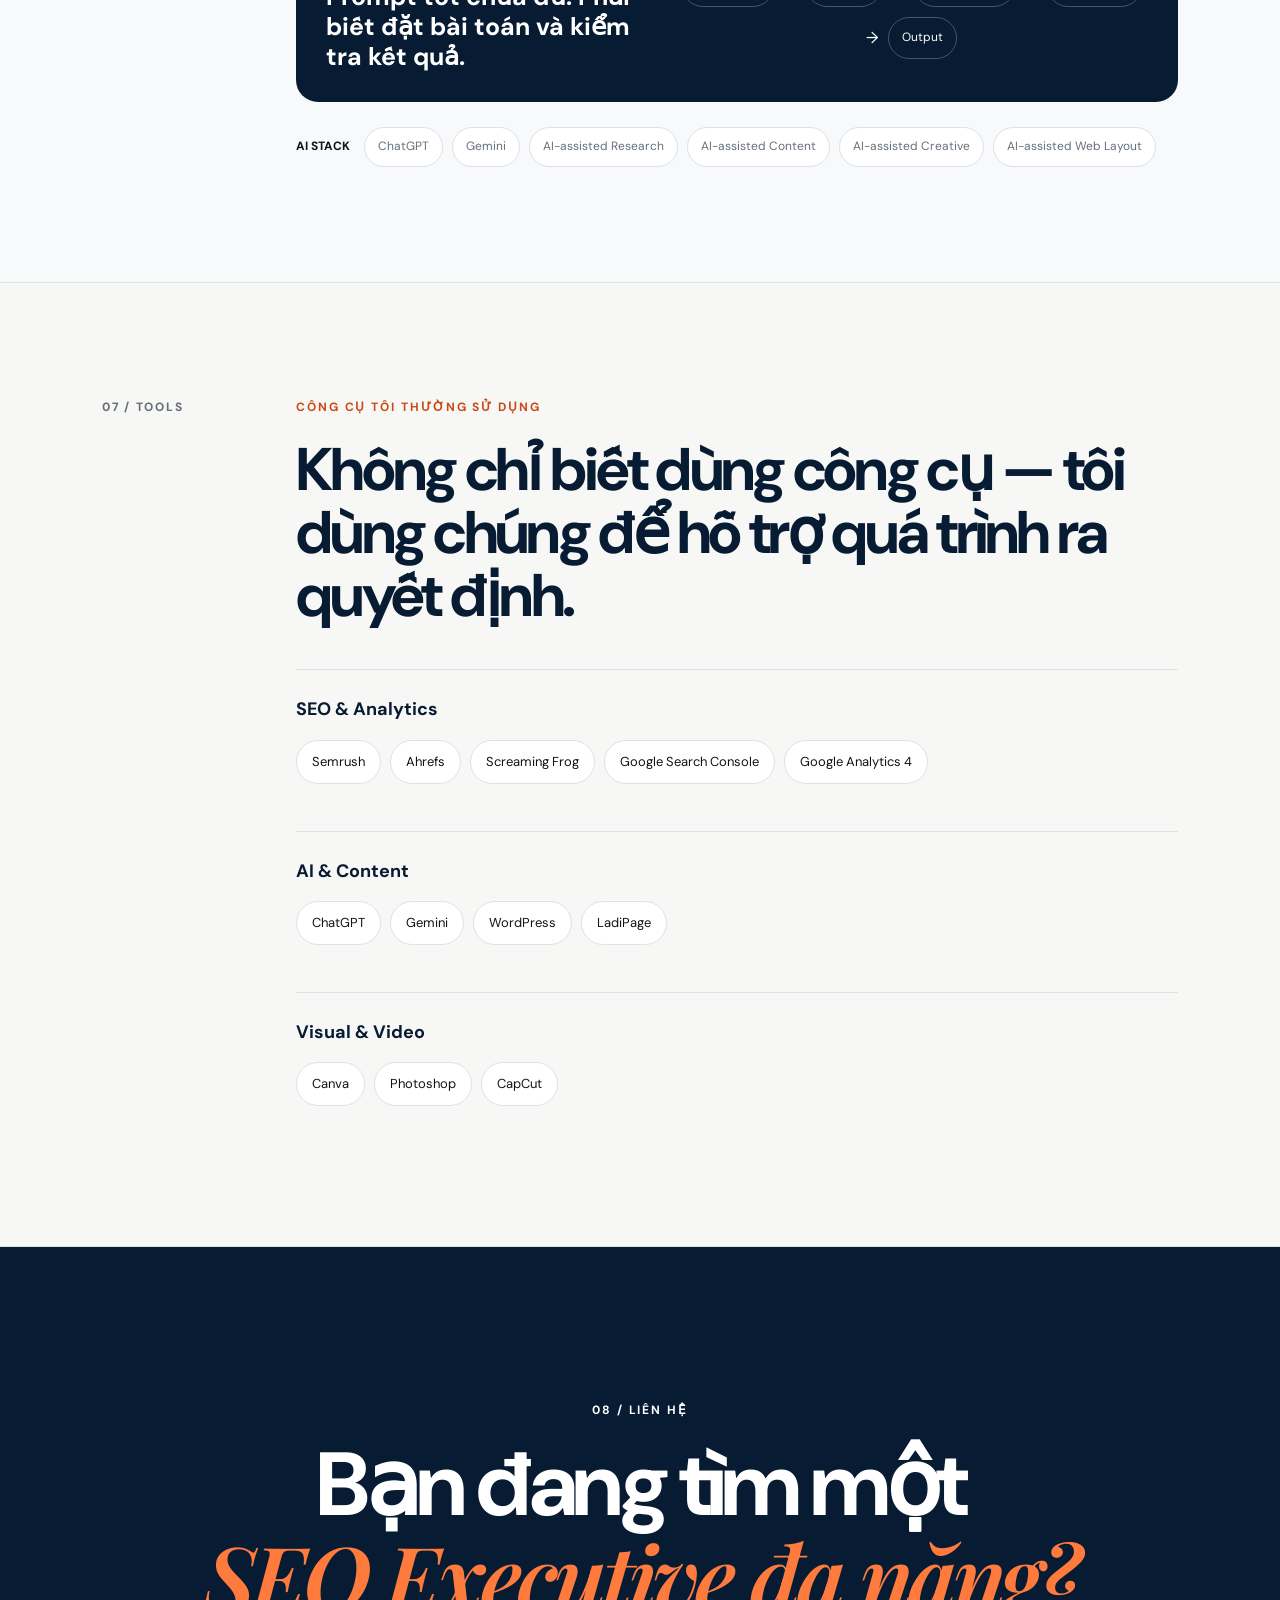
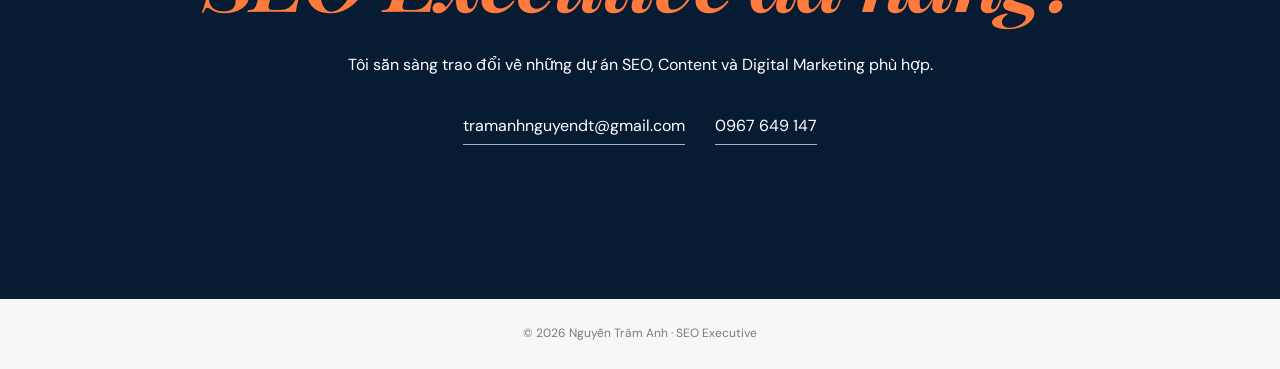
==== commit a31d2432: "Update index.html" ====
--- a/index.html
+++ b/index.html
@@ -10,6 +10,7 @@
   <title>Nguyễn Trâm Anh — SEO Executive</title>
   <link rel="stylesheet" href="style.css">
 <link rel="stylesheet" href="navy-orange-final.css">
+<link rel="stylesheet" href="final-fix.css">  
 </head>
 <body>
 <header class="site-header">
--- a/final-fix.css
+++ b/final-fix.css
@@ -0,0 +1,38 @@
+/* FINAL FIX — load AFTER navy-orange-final.css */
+
+/* G Office: white text on navy implementation card */
+#projects .case-box,
+#projects .case-box h3,
+#projects .case-box p,
+#projects .case-box li,
+#projects .case-box ul { color:#fff !important; }
+#projects .case-box .eyebrow { color:#ff5a36 !important; }
+
+/* AI: Human Check card */
+#ai .ai-highlight,
+#ai .ai-highlight h3,
+#ai .ai-highlight p,
+#ai .ai-highlight span,
+#ai .ai-highlight b { color:#fff !important; }
+#ai .ai-highlight > span:first-child,
+#ai .ai-highlight b { color:#ff5a36 !important; }
+
+/* AI proof card */
+#ai .ai-proof,
+#ai .ai-proof h3,
+#ai .ai-proof p,
+#ai .ai-proof span,
+#ai .ai-proof strong,
+#ai .ai-proof-flow i { color:#fff !important; }
+#ai .ai-proof .eyebrow { color:#ff5a36 !important; }
+
+/* G Office evidence images */
+#projects .evidence-grid-2{display:grid!important;grid-template-columns:repeat(2,minmax(0,1fr))!important;gap:20px!important;align-items:stretch!important;}
+#projects .evidence-grid-2 .evidence-photo{position:relative!important;display:flex!important;flex-direction:column!important;justify-content:flex-start!important;align-items:stretch!important;min-width:0!important;height:auto!important;overflow:hidden!important;opacity:1!important;visibility:visible!important;transform:none!important;padding:18px!important;}
+#projects .evidence-grid-2 .evidence-media{position:relative!important;z-index:1!important;display:flex!important;align-items:center!important;justify-content:center!important;width:100%!important;height:300px!important;min-height:300px!important;flex:0 0 300px!important;margin:0 0 16px!important;overflow:hidden!important;border-radius:12px!important;background:#eef2f5!important;opacity:1!important;visibility:visible!important;}
+#projects .evidence-grid-2 .evidence-media img{position:static!important;display:block!important;width:100%!important;height:100%!important;max-width:100%!important;max-height:100%!important;object-fit:contain!important;object-position:center!important;margin:0!important;padding:0!important;opacity:1!important;visibility:visible!important;transform:none!important;border-radius:12px!important;background:#fff!important;}
+
+@media(max-width:800px){
+  #projects .evidence-grid-2{grid-template-columns:1fr!important;}
+  #projects .evidence-grid-2 .evidence-media{height:240px!important;min-height:240px!important;flex-basis:240px!important;}
+}
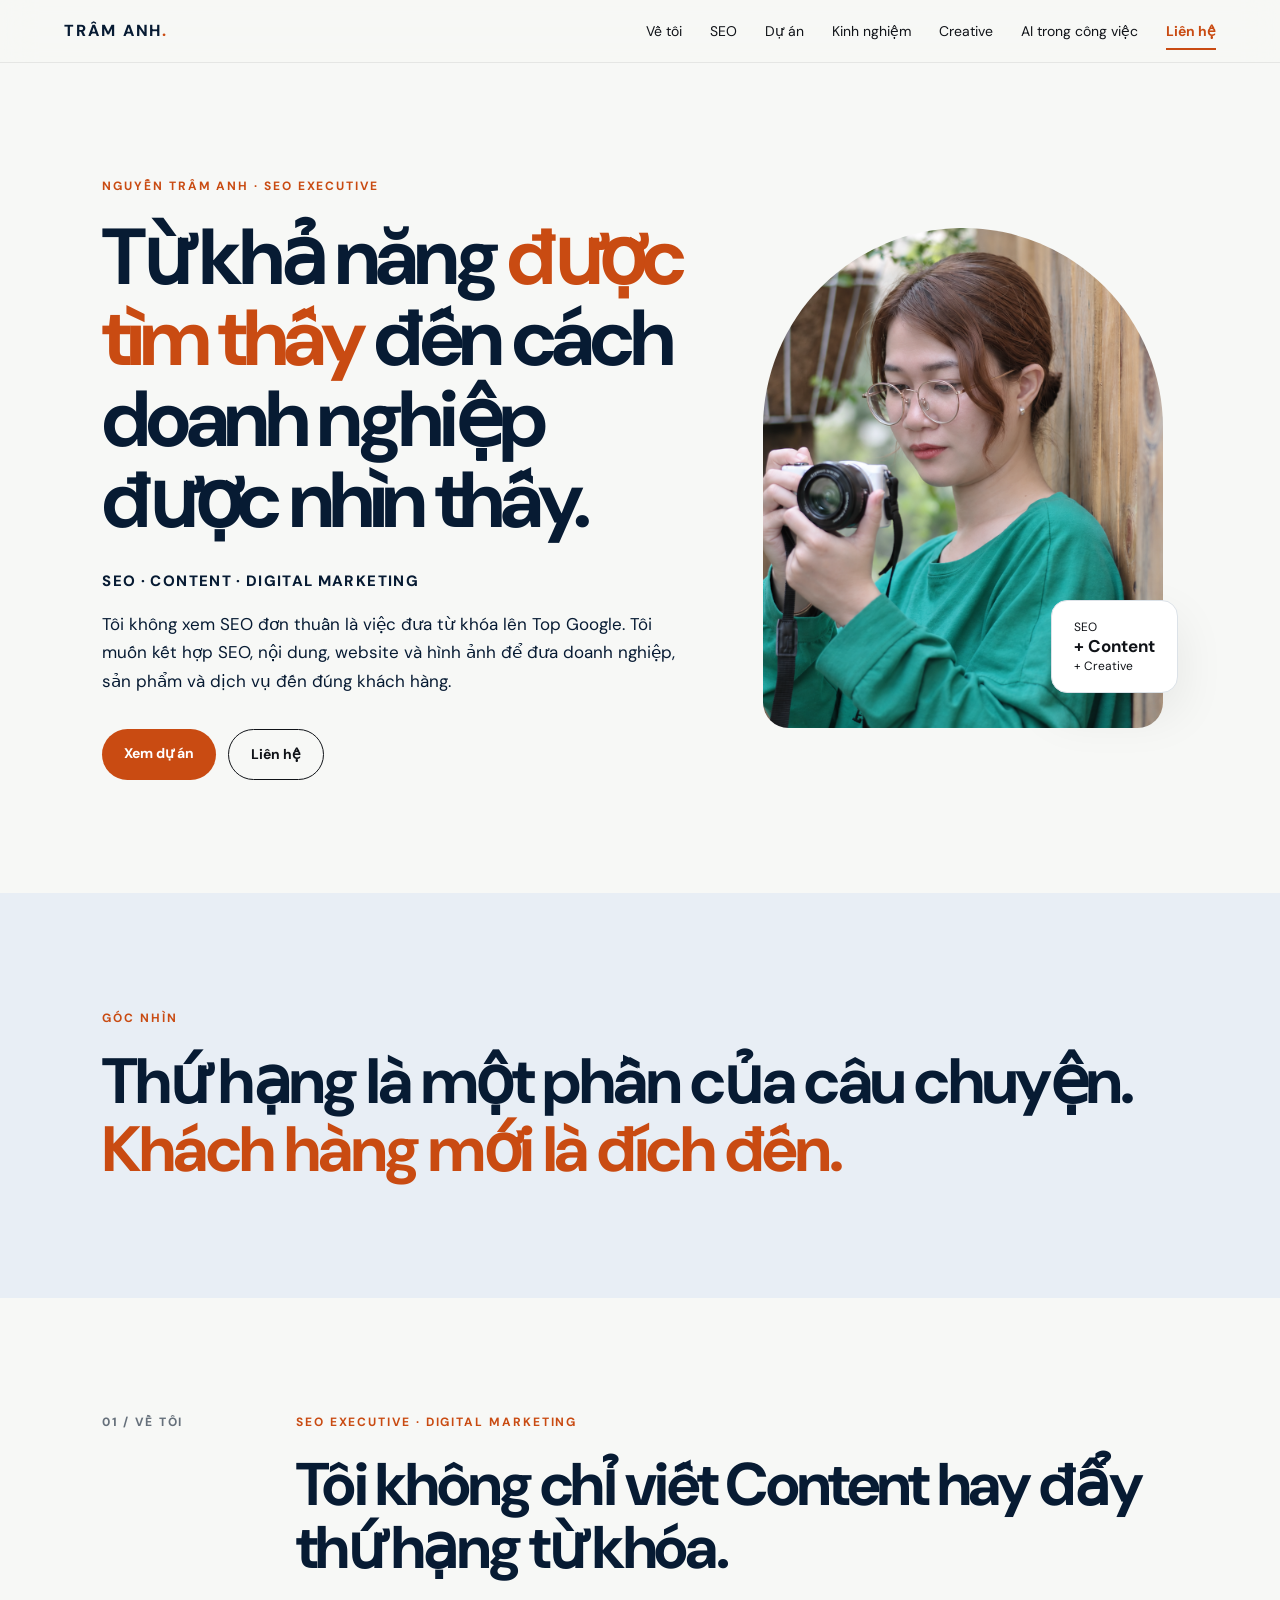
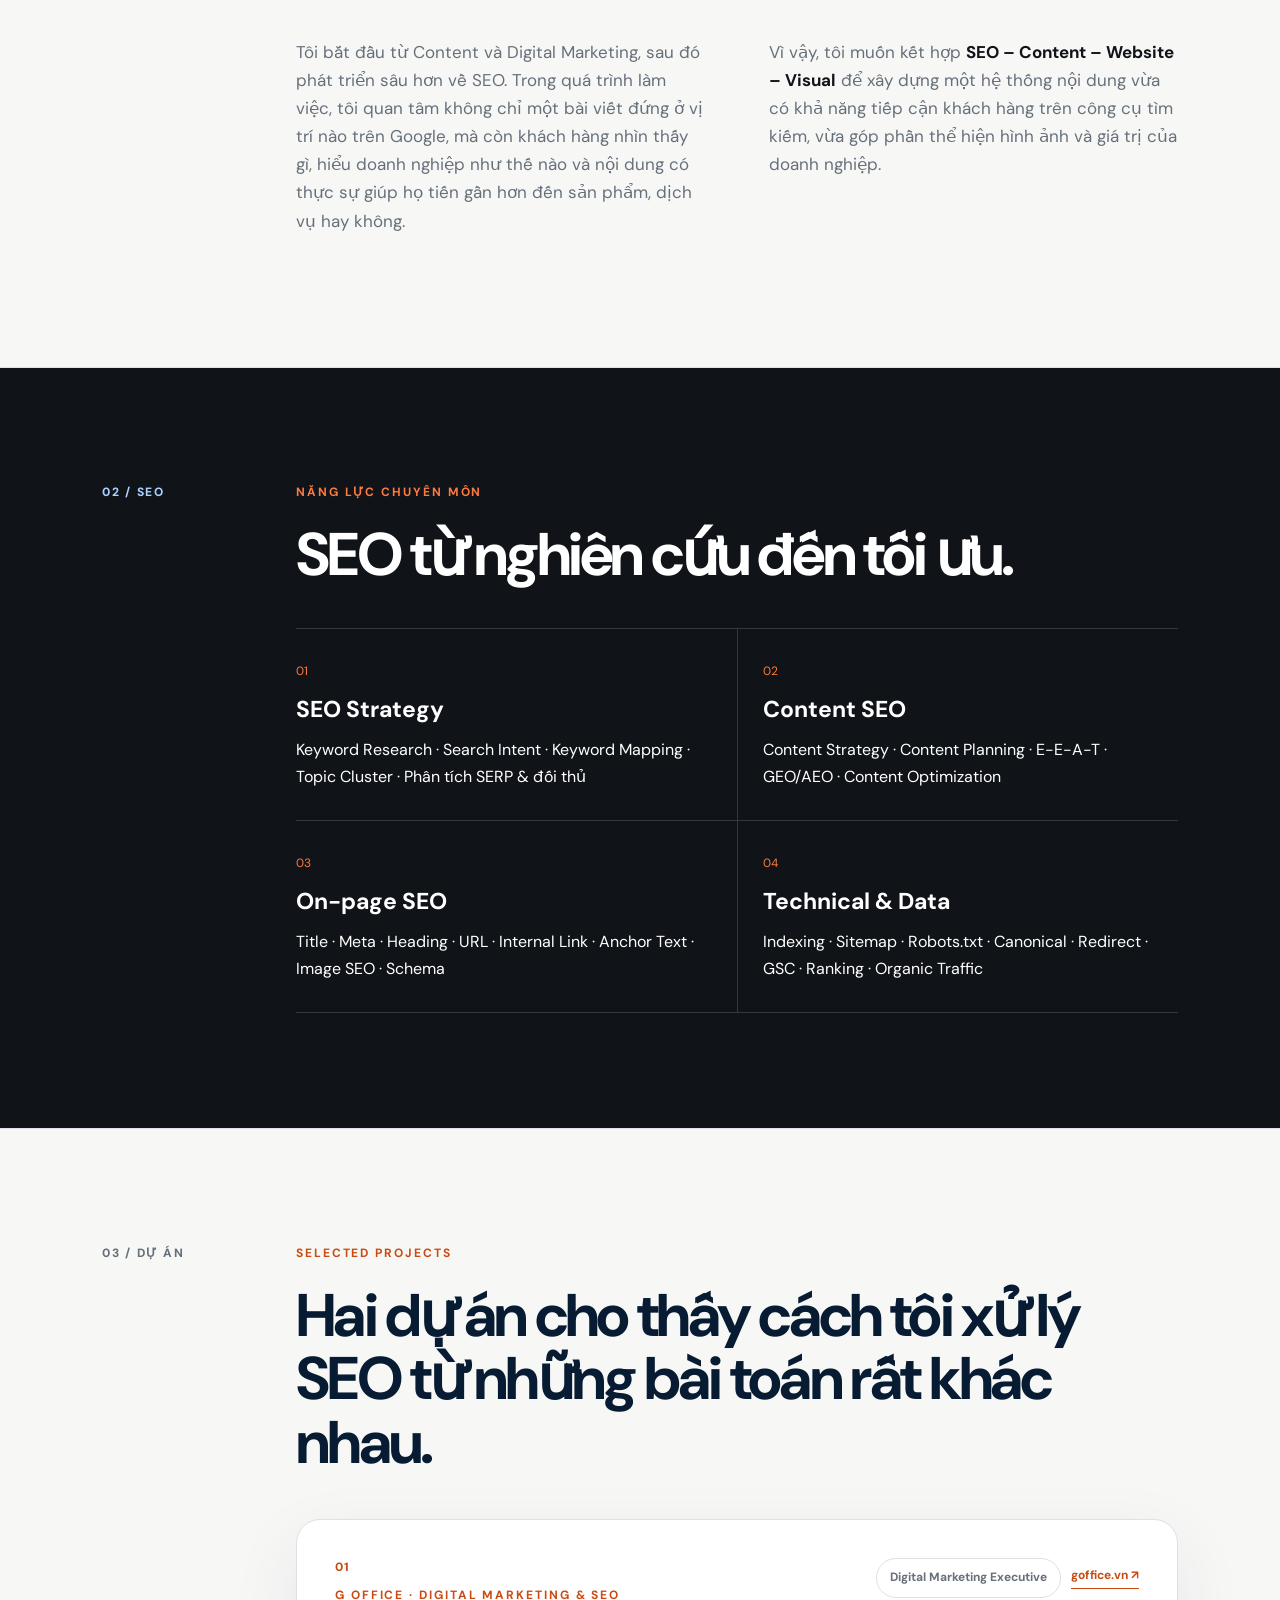
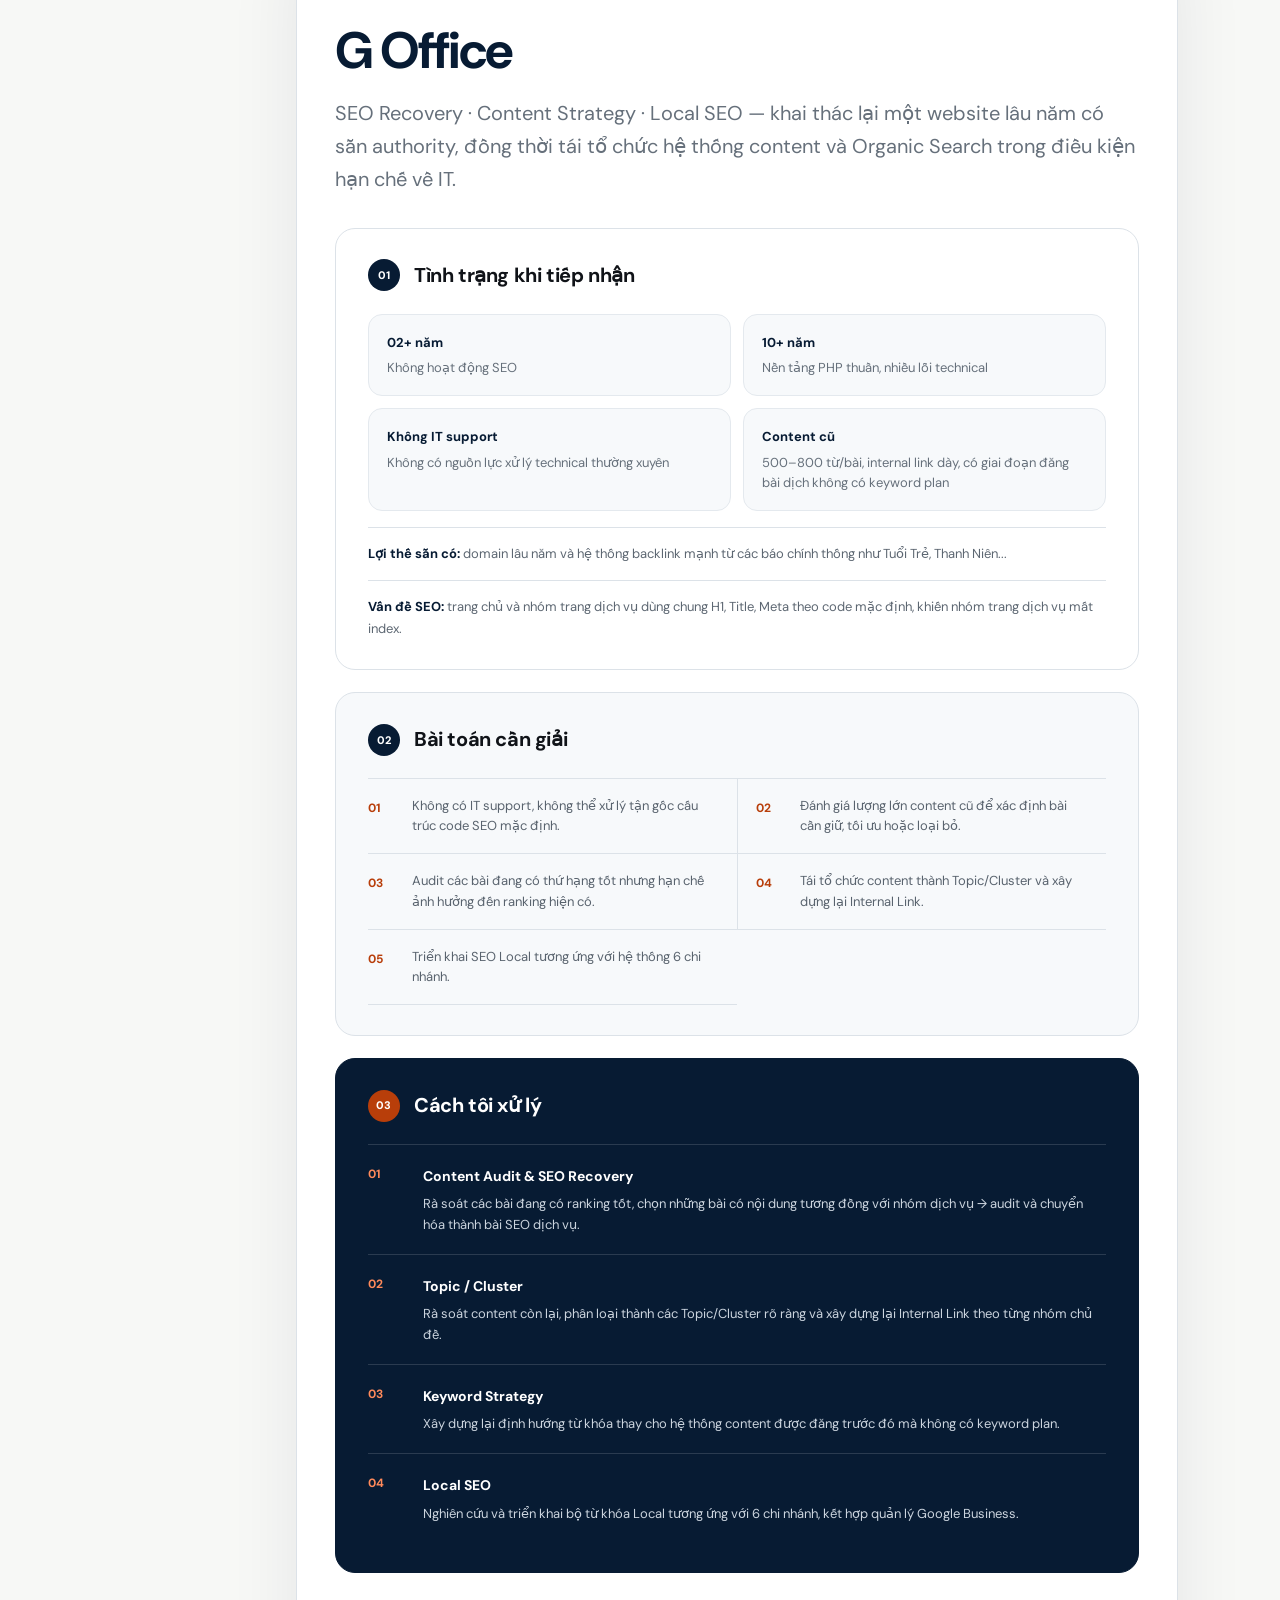
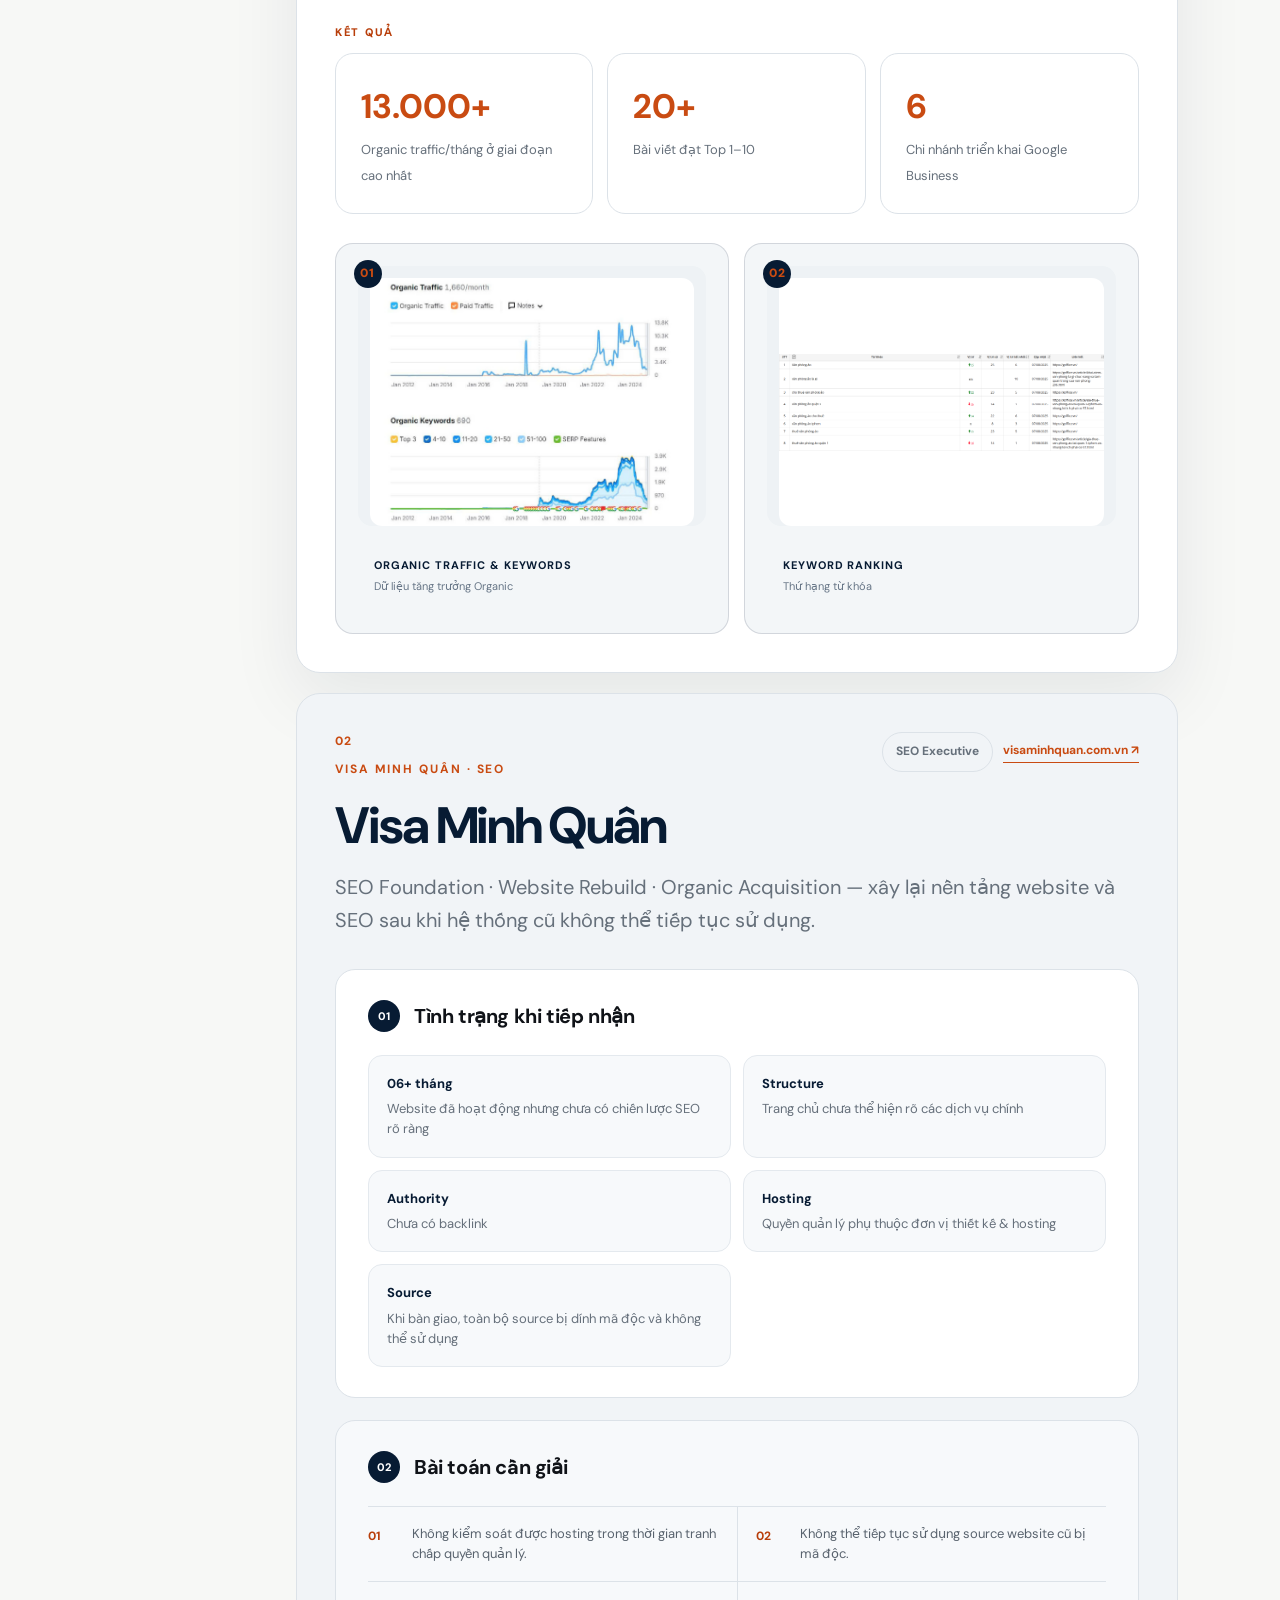
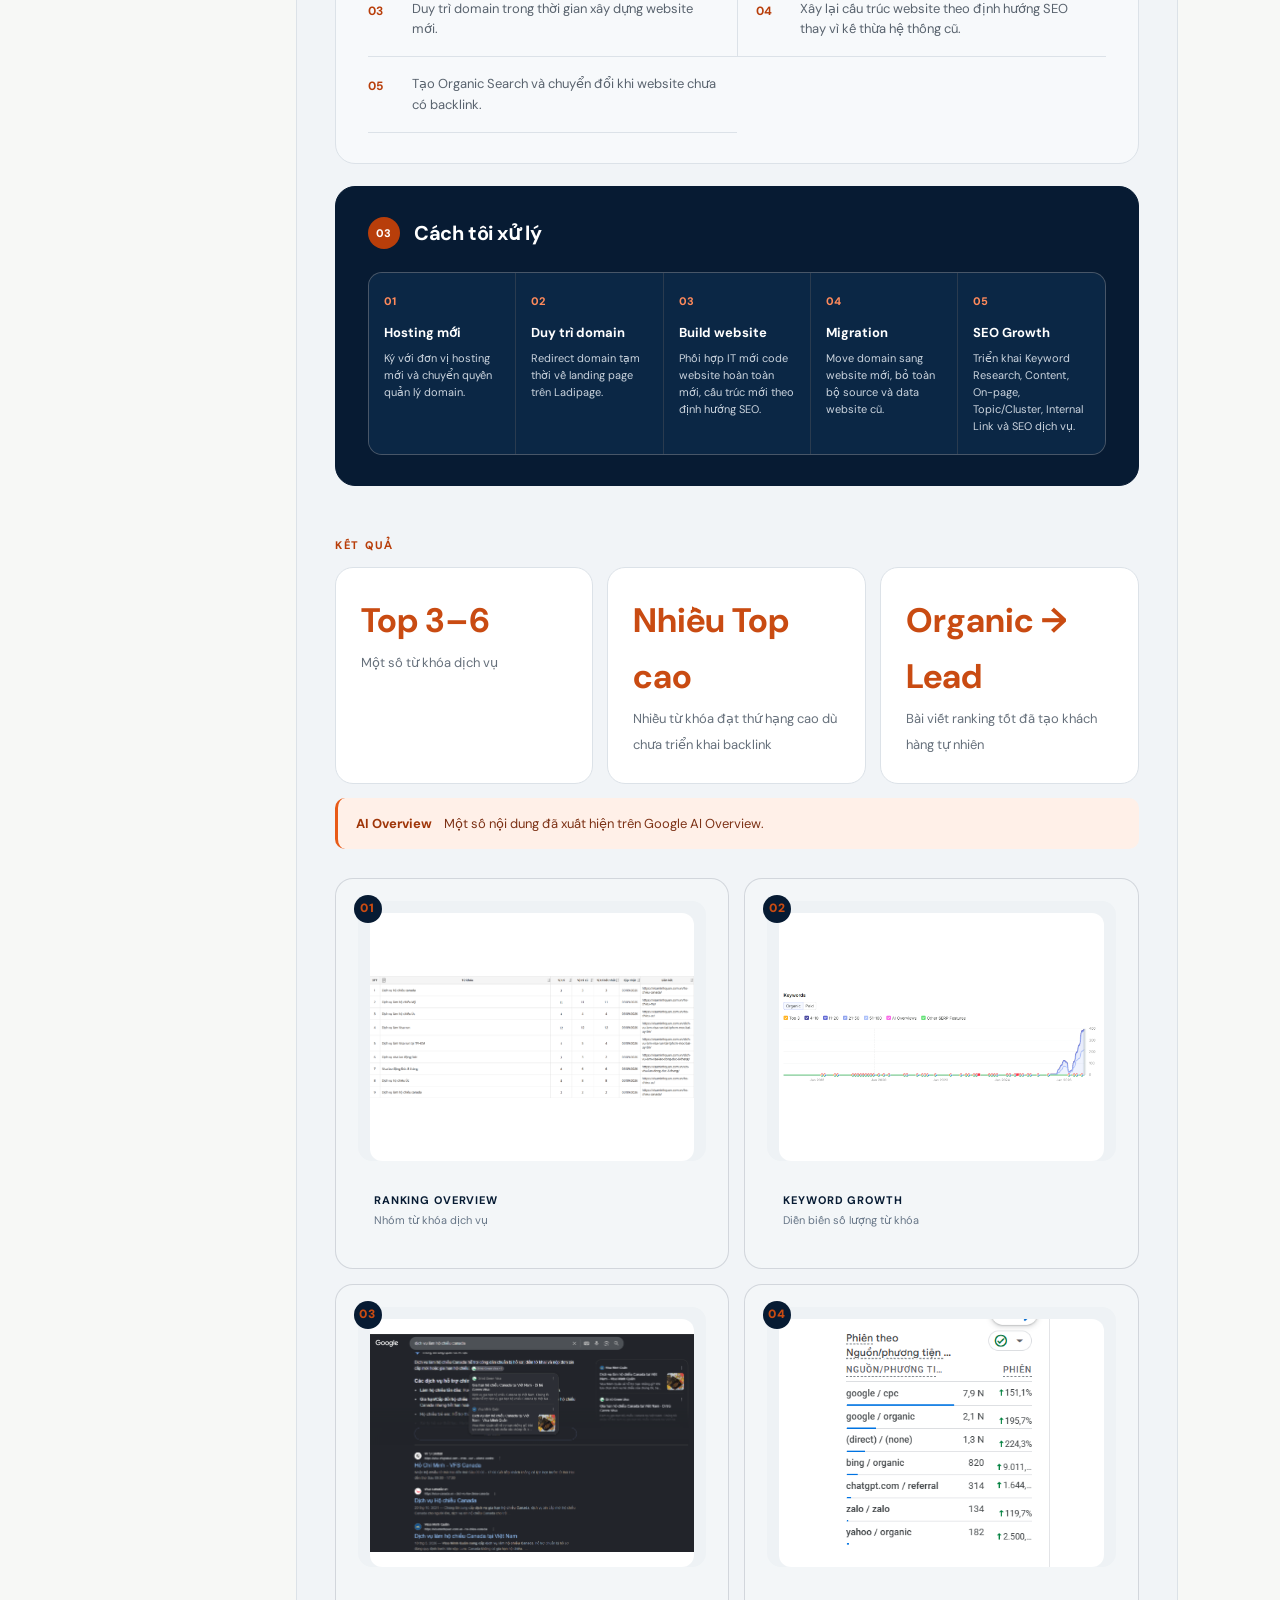
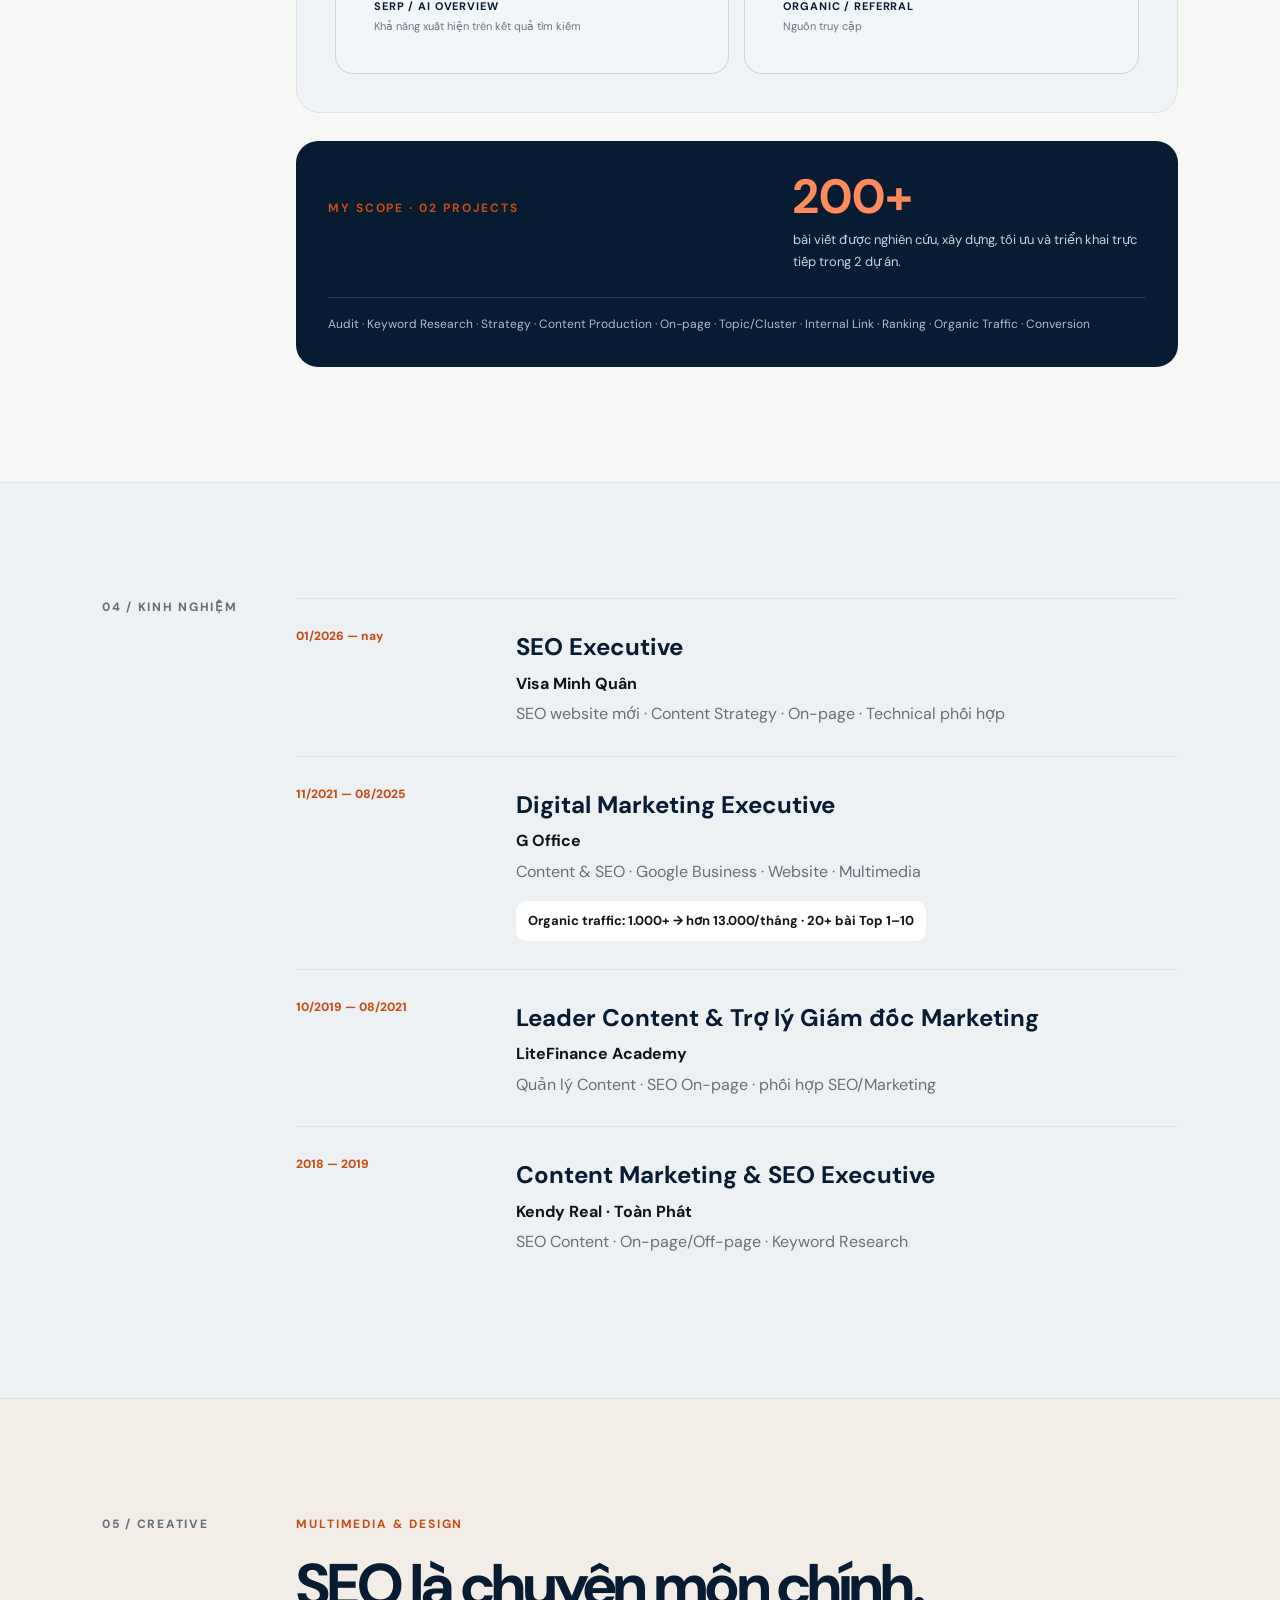
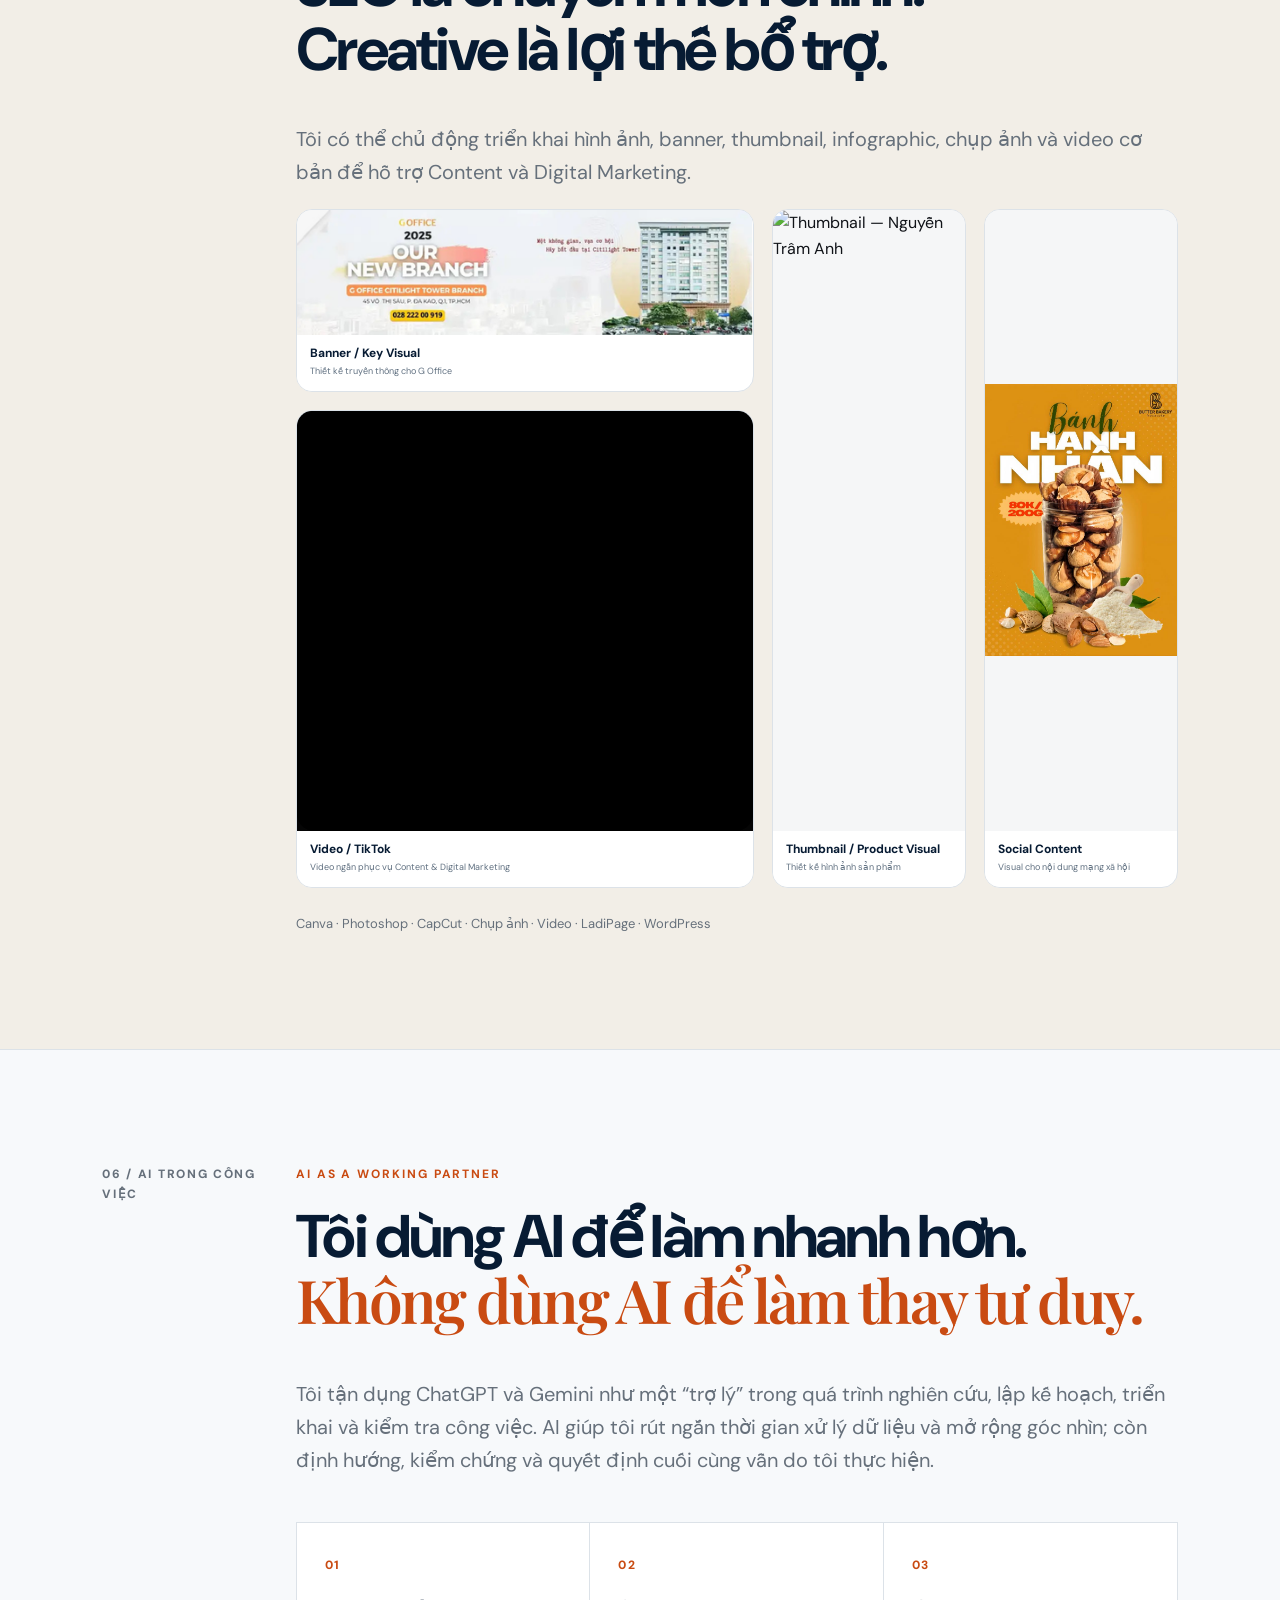
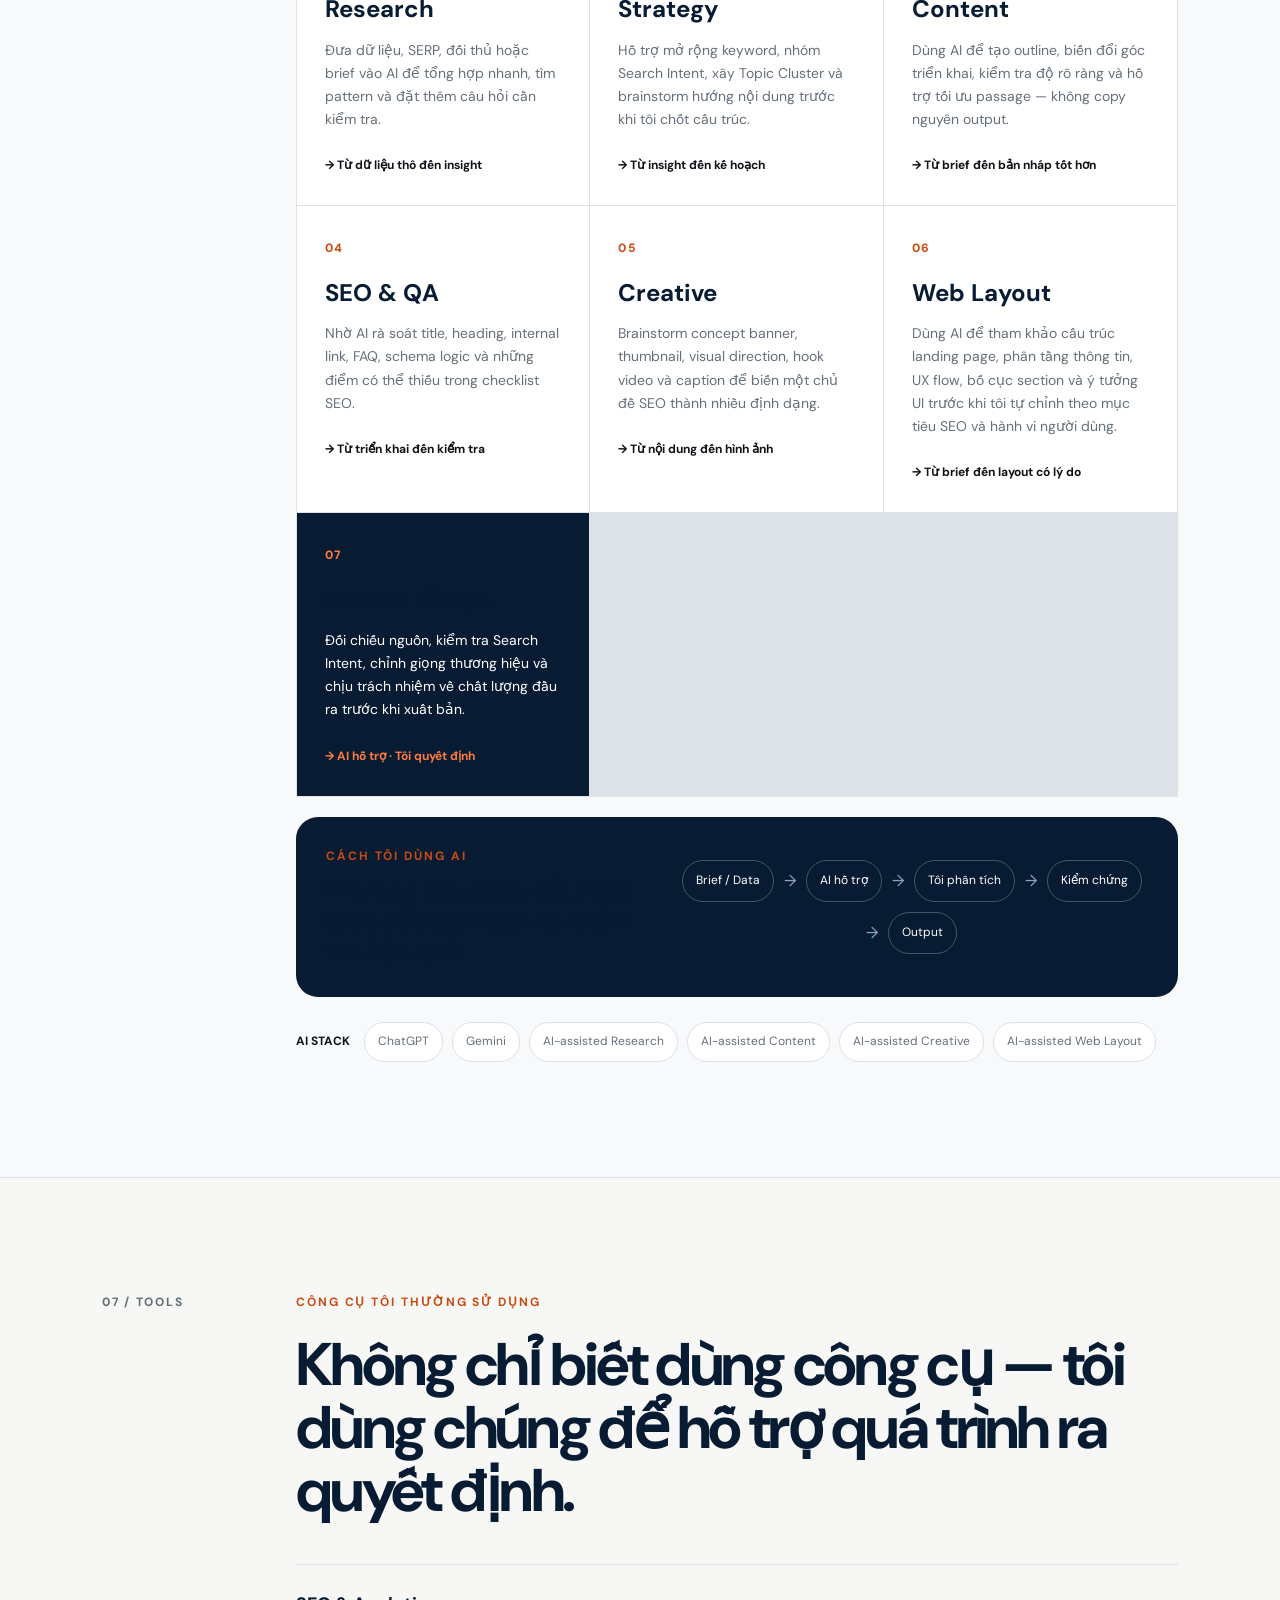
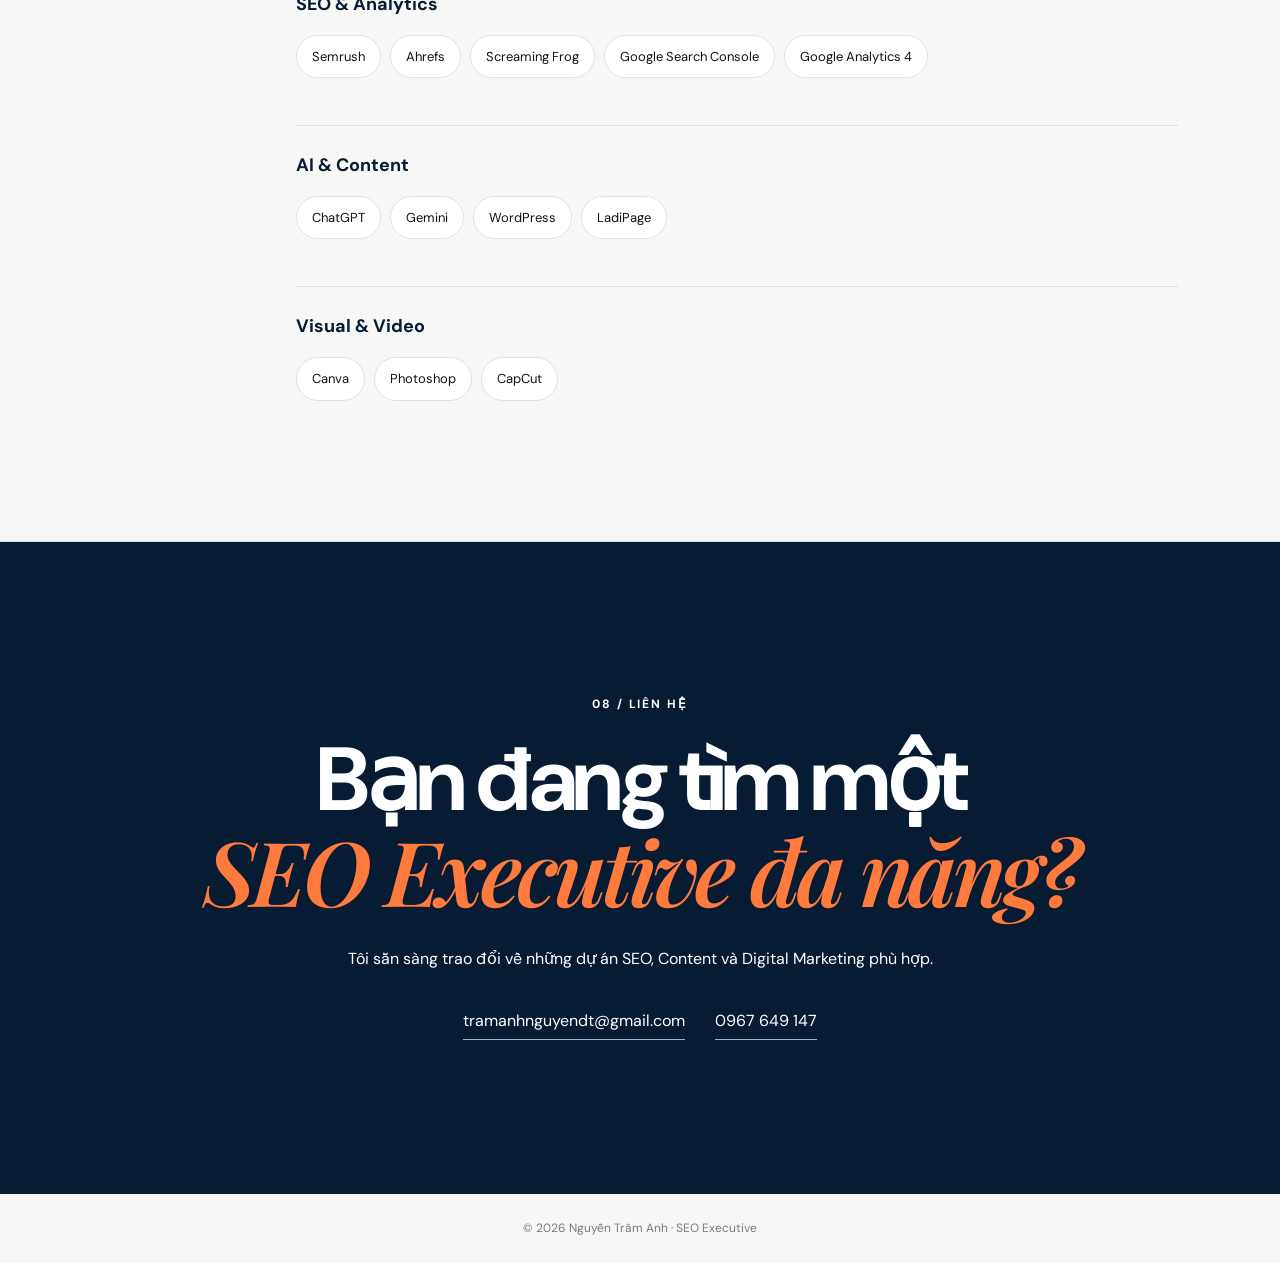
==== commit bd2f79de: "Add files via upload" ====
--- a/index.html
+++ b/index.html
@@ -10,7 +10,6 @@
   <title>Nguyễn Trâm Anh — SEO Executive</title>
   <link rel="stylesheet" href="style.css">
 <link rel="stylesheet" href="navy-orange-final.css">
-<link rel="stylesheet" href="final-fix.css">  
 </head>
 <body>
 <header class="site-header">
@@ -77,29 +76,57 @@
   <div class="section-label">03 / DỰ ÁN</div>
   <div class="section-content">
     <p class="eyebrow reveal">SELECTED PROJECTS</p>
-    <h2 class="reveal">Những dự án cho thấy cách tôi biến SEO thành khả năng tiếp cận khách hàng.</h2>
-
-    <article class="project-feature featured reveal">
+    <h2 class="reveal">Hai dự án cho thấy cách tôi xử lý SEO từ những bài toán rất khác nhau.</h2>
+
+    <article class="project-feature featured reveal project-case">
       <div class="project-heading">
         <div><span class="project-number">01</span><p class="eyebrow">G OFFICE · DIGITAL MARKETING & SEO</p><h3>G Office</h3></div>
         <div class="project-meta"><span class="project-role">Digital Marketing Executive</span><a class="project-link" href="https://goffice.vn/" target="_blank" rel="noopener">goffice.vn ↗</a></div>
       </div>
-      <p class="project-intro">Case study nổi bật về tăng trưởng Organic Search, kết hợp Content, SEO, Google Business và hoạt động Digital Marketing để đưa dịch vụ tiếp cận khách hàng.</p>
-      <div class="metrics">
-        <div><strong data-count="13000">13.000+</strong><span>Organic traffic/tháng ở giai đoạn cao nhất</span></div>
-        <div><strong data-count="20">20+</strong><span>Bài viết đạt Top 1–10</span></div>
-        <div><strong>6</strong><span>Chi nhánh triển khai Google Business</span></div>
-      </div>
-      <div class="case-box">
-        <div><p class="eyebrow">TÔI ĐÃ TRIỂN KHAI</p><h3>Từ nội dung đến khả năng được khách hàng tìm thấy.</h3></div>
-        <ul>
-          <li>Nghiên cứu từ khóa, Search Intent và đối thủ</li>
-          <li>Xây dựng kế hoạch và triển khai nội dung SEO</li>
-          <li>Tối ưu On-page, Internal Link và cấu trúc nội dung</li>
-          <li>Phát triển Google Business cho hệ thống 6 chi nhánh</li>
-          <li>Theo dõi Organic Traffic, Ranking và tối ưu nội dung</li>
-        </ul>
-      </div>
+      <p class="project-intro">SEO Recovery · Content Strategy · Local SEO — khai thác lại một website lâu năm có sẵn authority, đồng thời tái tổ chức hệ thống content và Organic Search trong điều kiện hạn chế về IT.</p>
+
+      <div class="case-block">
+        <div class="case-block-head"><span>01</span><h4>Tình trạng khi tiếp nhận</h4></div>
+        <div class="case-points">
+          <div><b>02+ năm</b><span>Không hoạt động SEO</span></div>
+          <div><b>10+ năm</b><span>Nền tảng PHP thuần, nhiều lỗi technical</span></div>
+          <div><b>Không IT support</b><span>Không có nguồn lực xử lý technical thường xuyên</span></div>
+          <div><b>Content cũ</b><span>500–800 từ/bài, internal link dày, có giai đoạn đăng bài dịch không có keyword plan</span></div>
+        </div>
+        <p class="case-note"><strong>Lợi thế sẵn có:</strong> domain lâu năm và hệ thống backlink mạnh từ các báo chính thống như Tuổi Trẻ, Thanh Niên...</p>
+        <p class="case-note"><strong>Vấn đề SEO:</strong> trang chủ và nhóm trang dịch vụ dùng chung H1, Title, Meta theo code mặc định, khiến nhóm trang dịch vụ mất index.</p>
+      </div>
+
+      <div class="case-block problem-block">
+        <div class="case-block-head"><span>02</span><h4>Bài toán cần giải</h4></div>
+        <div class="problem-grid">
+          <div><b>01</b><p>Không có IT support, không thể xử lý tận gốc cấu trúc code SEO mặc định.</p></div>
+          <div><b>02</b><p>Đánh giá lượng lớn content cũ để xác định bài cần giữ, tối ưu hoặc loại bỏ.</p></div>
+          <div><b>03</b><p>Audit các bài đang có thứ hạng tốt nhưng hạn chế ảnh hưởng đến ranking hiện có.</p></div>
+          <div><b>04</b><p>Tái tổ chức content thành Topic/Cluster và xây dựng lại Internal Link.</p></div>
+          <div><b>05</b><p>Triển khai SEO Local tương ứng với hệ thống 6 chi nhánh.</p></div>
+        </div>
+      </div>
+
+      <div class="case-block process-block">
+        <div class="case-block-head"><span>03</span><h4>Cách tôi xử lý</h4></div>
+        <div class="process-list">
+          <div><strong>01</strong><div><b>Content Audit & SEO Recovery</b><p>Rà soát các bài đang có ranking tốt, chọn những bài có nội dung tương đồng với nhóm dịch vụ → audit và chuyển hóa thành bài SEO dịch vụ.</p></div></div>
+          <div><strong>02</strong><div><b>Topic / Cluster</b><p>Rà soát content còn lại, phân loại thành các Topic/Cluster rõ ràng và xây dựng lại Internal Link theo từng nhóm chủ đề.</p></div></div>
+          <div><strong>03</strong><div><b>Keyword Strategy</b><p>Xây dựng lại định hướng từ khóa thay cho hệ thống content được đăng trước đó mà không có keyword plan.</p></div></div>
+          <div><strong>04</strong><div><b>Local SEO</b><p>Nghiên cứu và triển khai bộ từ khóa Local tương ứng với 6 chi nhánh, kết hợp quản lý Google Business.</p></div></div>
+        </div>
+      </div>
+
+      <div class="case-result">
+        <div class="result-label">KẾT QUẢ</div>
+        <div class="metrics">
+          <div><strong data-count="13000">13.000+</strong><span>Organic traffic/tháng ở giai đoạn cao nhất</span></div>
+          <div><strong data-count="20">20+</strong><span>Bài viết đạt Top 1–10</span></div>
+          <div><strong>6</strong><span>Chi nhánh triển khai Google Business</span></div>
+        </div>
+      </div>
+
       <div class="evidence-grid evidence-grid-2">
         <div class="evidence-placeholder evidence-photo">
           <div class="evidence-index">01</div>
@@ -114,21 +141,56 @@
       </div>
     </article>
 
-    <article class="project-feature secondary-project reveal">
+    <article class="project-feature secondary-project reveal project-case">
       <div class="project-heading">
         <div><span class="project-number">02</span><p class="eyebrow">VISA MINH QUÂN · SEO</p><h3>Visa Minh Quân</h3></div>
         <div class="project-meta"><span class="project-role">SEO Executive</span><a class="project-link" href="https://visaminhquan.com.vn/" target="_blank" rel="noopener">visaminhquan.com.vn ↗</a></div>
       </div>
-      <p class="project-intro">Xây dựng nền tảng SEO cho website mới: từ cấu trúc website, Keyword Mapping và Topic Cluster đến Content, On-page, Index và Ranking.</p>
-      <div class="metrics">
-        <div><strong>Top 3–6</strong><span>Một số từ khóa dịch vụ</span></div>
-        <div><strong>80+</strong><span>Nội dung SEO trong kế hoạch</span></div>
-        <div><strong>AI Overview</strong><span>Một số truy vấn đã xuất hiện</span></div>
-      </div>
-      <div class="case-flow">
-        <div>01<br><b>Cấu trúc</b></div><div>02<br><b>Keyword Mapping</b></div><div>03<br><b>Topic Cluster</b></div>
-        <div>04<br><b>Content</b></div><div>05<br><b>On-page</b></div><div>06<br><b>Index → Ranking</b></div>
-      </div>
+      <p class="project-intro">SEO Foundation · Website Rebuild · Organic Acquisition — xây lại nền tảng website và SEO sau khi hệ thống cũ không thể tiếp tục sử dụng.</p>
+
+      <div class="case-block">
+        <div class="case-block-head"><span>01</span><h4>Tình trạng khi tiếp nhận</h4></div>
+        <div class="case-points">
+          <div><b>06+ tháng</b><span>Website đã hoạt động nhưng chưa có chiến lược SEO rõ ràng</span></div>
+          <div><b>Structure</b><span>Trang chủ chưa thể hiện rõ các dịch vụ chính</span></div>
+          <div><b>Authority</b><span>Chưa có backlink</span></div>
+          <div><b>Hosting</b><span>Quyền quản lý phụ thuộc đơn vị thiết kế & hosting</span></div>
+          <div><b>Source</b><span>Khi bàn giao, toàn bộ source bị dính mã độc và không thể sử dụng</span></div>
+        </div>
+      </div>
+
+      <div class="case-block problem-block">
+        <div class="case-block-head"><span>02</span><h4>Bài toán cần giải</h4></div>
+        <div class="problem-grid">
+          <div><b>01</b><p>Không kiểm soát được hosting trong thời gian tranh chấp quyền quản lý.</p></div>
+          <div><b>02</b><p>Không thể tiếp tục sử dụng source website cũ bị mã độc.</p></div>
+          <div><b>03</b><p>Duy trì domain trong thời gian xây dựng website mới.</p></div>
+          <div><b>04</b><p>Xây lại cấu trúc website theo định hướng SEO thay vì kế thừa hệ thống cũ.</p></div>
+          <div><b>05</b><p>Tạo Organic Search và chuyển đổi khi website chưa có backlink.</p></div>
+        </div>
+      </div>
+
+      <div class="case-block process-block">
+        <div class="case-block-head"><span>03</span><h4>Cách tôi xử lý</h4></div>
+        <div class="migration-line">
+          <div><span>01</span><b>Hosting mới</b><p>Ký với đơn vị hosting mới và chuyển quyền quản lý domain.</p></div>
+          <div><span>02</span><b>Duy trì domain</b><p>Redirect domain tạm thời về landing page trên Ladipage.</p></div>
+          <div><span>03</span><b>Build website</b><p>Phối hợp IT mới code website hoàn toàn mới, cấu trúc mới theo định hướng SEO.</p></div>
+          <div><span>04</span><b>Migration</b><p>Move domain sang website mới, bỏ toàn bộ source và data website cũ.</p></div>
+          <div><span>05</span><b>SEO Growth</b><p>Triển khai Keyword Research, Content, On-page, Topic/Cluster, Internal Link và SEO dịch vụ.</p></div>
+        </div>
+      </div>
+
+      <div class="case-result">
+        <div class="result-label">KẾT QUẢ</div>
+        <div class="metrics">
+          <div><strong>Top 3–6</strong><span>Một số từ khóa dịch vụ</span></div>
+          <div><strong>Nhiều Top cao</strong><span>Nhiều từ khóa đạt thứ hạng cao dù chưa triển khai backlink</span></div>
+          <div><strong>Organic → Lead</strong><span>Bài viết ranking tốt đã tạo khách hàng tự nhiên</span></div>
+        </div>
+        <div class="result-highlight"><b>AI Overview</b><span>Một số nội dung đã xuất hiện trên Google AI Overview.</span></div>
+      </div>
+
       <div class="evidence-grid evidence-grid-4">
         <div class="evidence-placeholder evidence-photo">
           <div class="evidence-index">01</div>
@@ -152,6 +214,12 @@
         </div>
       </div>
     </article>
+
+    <div class="portfolio-scope reveal">
+      <div><span class="eyebrow">MY SCOPE · 02 PROJECTS</span><h3>SEO & Content end-to-end</h3></div>
+      <div><strong>200+</strong><p>bài viết được nghiên cứu, xây dựng, tối ưu và triển khai trực tiếp trong 2 dự án.</p></div>
+      <p class="scope-note">Audit · Keyword Research · Strategy · Content Production · On-page · Topic/Cluster · Internal Link · Ranking · Organic Traffic · Conversion</p>
+    </div>
   </div>
 </section>
 
@@ -185,7 +253,7 @@
       <div class="creative-right-final">
         <button class="creative-card-final creative-vertical-final" data-modal-media="thumbnail01" aria-label="Mở ảnh thumbnail">
           <span class="creative-media-final"><img class="portfolio-zoomable" src="media/thumbnail-01.png" alt="Thumbnail — Nguyễn Trâm Anh"></span>
-          <span class="creative-caption-final"><strong>Elevator Advertising Poster</strong><small>Thiết kế poster quảng cáo thang máy – G Office</small></span>
+          <span class="creative-caption-final"><strong>Thumbnail / Product Visual</strong><small>Thiết kế hình ảnh sản phẩm</small></span>
         </button>
         <button class="creative-card-final creative-vertical-final" data-modal-media="social01" aria-label="Mở ảnh social post">
           <span class="creative-media-final"><img class="portfolio-zoomable" src="media/social-01.jpg" alt="Social Post — Nguyễn Trâm Anh"></span>
@@ -272,4 +340,4 @@
 <footer>© 2026 Nguyễn Trâm Anh · SEO Executive</footer>
 <script src="script.js?v=20260907"></script>
 </body>
-</html>
+</html>
--- a/style.css
+++ b/style.css
@@ -37,4 +37,66 @@
 @media(max-width:800px){.nav{display:none;position:absolute;top:69px;left:0;right:0;background:var(--paper);padding:20px 6vw;flex-direction:column;gap:15px;border-bottom:1px solid var(--line)}.nav.open{display:flex}.menu-toggle{display:block}.hero,.section{grid-template-columns:1fr}.hero{padding:16vw 6vw}.hero-visual{order:-1}.portrait-placeholder{width:65vw}.section{padding:15vw 6vw;gap:25px}.two-col,.skill-grid,.metrics,.case-box{grid-template-columns:1fr}.skill-grid article:nth-child(even){padding-left:0;border-left:0}.case-flow{grid-template-columns:1fr 1fr}.case-flow div{border-bottom:1px solid var(--line)}.job{grid-template-columns:1fr;gap:6px}.project-feature{padding:24px}.project-heading{flex-direction:column}.project-role{white-space:normal}.gallery{grid-template-columns:1fr 1fr}.gallery-card.large{grid-row:auto}.gallery-card.video{grid-column:1 / -1}.contact{padding:18vw 6vw}.contact-links{flex-direction:column;align-items:center}}
 
 .project-meta{display:flex;align-items:center;gap:10px;flex-wrap:wrap;justify-content:flex-end}.project-link{font-size:12px;font-weight:700;color:var(--blue);border-bottom:1px solid #b9cde2;padding-bottom:2px}.tool-groups{display:grid;grid-template-columns:1fr;gap:22px}.tool-group{padding:25px 0;border-top:1px solid var(--line)}.tool-group h3{font-size:18px;margin:0 0 15px}.tool-group .tool-list{gap:9px}.tool-group .tool-list span{background:white}
-@media(max-width:800px){.project-meta{justify-content:flex-start}.tool-groups{gap:10px}.ai-workflow{grid-template-columns:1fr}.ai-proof{grid-template-columns:1fr}.ai-proof-flow{justify-content:flex-start}}+@media(max-width:800px){.project-meta{justify-content:flex-start}.tool-groups{gap:10px}.ai-workflow{grid-template-columns:1fr}.ai-proof{grid-template-columns:1fr}.ai-proof-flow{justify-content:flex-start}}
+/* =========================================================
+   PROJECT CASE STUDY REDESIGN — 2026
+   ========================================================= */
+.project-case .project-intro{max-width:980px;margin-bottom:32px}
+.case-block{margin-top:22px;padding:30px 32px;border:1px solid var(--line);border-radius:20px;background:#fff}
+.case-block-head{display:flex;align-items:center;gap:14px;margin-bottom:22px}
+.case-block-head>span{display:grid;place-items:center;width:32px;height:32px;border-radius:50%;background:#071b33;color:#fff;font-size:11px;font-weight:800}
+.case-block-head h4{margin:0;font-size:20px;letter-spacing:-.02em}
+.case-points{display:grid;grid-template-columns:repeat(2,1fr);gap:12px}
+.case-points>div{padding:17px 18px;background:#f7f9fb;border-radius:14px;border:1px solid #e4e9ee}
+.case-points b{display:block;font-size:13px;color:#071b33;margin-bottom:5px}
+.case-points span{display:block;color:#66707b;font-size:13px;line-height:1.55}
+.case-note{margin:16px 0 0;padding-top:15px;border-top:1px solid var(--line);color:#5d6772;font-size:13px}
+.case-note strong{color:#071b33}
+.problem-block{background:#f7f9fb}
+.problem-grid{display:grid;grid-template-columns:repeat(2,1fr);gap:0;border-top:1px solid var(--line)}
+.problem-grid>div{display:grid;grid-template-columns:34px 1fr;gap:10px;padding:17px 15px 17px 0;border-bottom:1px solid var(--line)}
+.problem-grid>div:nth-child(even){padding-left:18px;border-left:1px solid var(--line)}
+.problem-grid b{color:#b83e0a;font-size:12px;padding-top:3px}
+.problem-grid p{margin:0;color:#59636e;font-size:13px;line-height:1.55}
+.process-block{background:#071b33;color:#fff;border-color:#071b33}
+.process-block .case-block-head h4{color:#fff}
+.process-block .case-block-head>span{background:#b83e0a}
+.process-list{display:flex;flex-direction:column}
+.process-list>div{display:grid;grid-template-columns:40px 1fr;gap:15px;padding:18px 0;border-top:1px solid rgba(255,255,255,.14)}
+.process-list strong{color:#ff8a5b;font-size:12px;padding-top:2px}
+.process-list b{font-size:14px;color:#fff}
+.process-list p{margin:5px 0 0;color:#cbd4de;font-size:13px;line-height:1.6}
+.case-result{margin-top:22px;padding:28px 0 4px}
+.result-label{font-size:11px;font-weight:800;letter-spacing:.16em;color:#b83e0a;margin-bottom:12px}
+.case-result .metrics{margin:0}
+.case-result .metrics div{background:#fff}
+.result-highlight{display:flex;align-items:center;gap:12px;margin-top:14px;padding:15px 18px;background:#fff0e8;border-left:3px solid #e85a17;border-radius:10px;color:#7d3216;font-size:13px}
+.result-highlight b{color:#9f3508}
+.migration-line{display:grid;grid-template-columns:repeat(5,1fr);gap:1px;background:rgba(255,255,255,.14);border:1px solid rgba(255,255,255,.14);border-radius:14px;overflow:hidden}
+.migration-line>div{padding:19px 15px;background:#0b2745}
+.migration-line span{display:block;color:#ff8a5b;font-size:11px;font-weight:800;margin-bottom:12px}
+.migration-line b{display:block;color:#fff;font-size:13px;margin-bottom:7px}
+.migration-line p{margin:0;color:#cbd4de;font-size:11px;line-height:1.55}
+.portfolio-scope{margin-top:28px;padding:32px;border-radius:22px;background:#071b33;color:#fff;display:grid;grid-template-columns:1fr .8fr;gap:25px;align-items:center}
+.portfolio-scope .eyebrow{color:#ff8a5b;margin-bottom:9px}
+.portfolio-scope h3{font-size:28px;line-height:1.1;margin:0;color:#fff}
+.portfolio-scope strong{display:block;font-size:48px;line-height:1;color:#ff8a5b}
+.portfolio-scope p{margin:8px 0 0;color:#cbd4de;font-size:13px}
+.portfolio-scope .scope-note{grid-column:1/-1;margin:0;padding-top:17px;border-top:1px solid rgba(255,255,255,.14);font-size:12px;color:#aebccc}
+.project-case .evidence-grid{margin-top:25px}
+.project-case .evidence-photo{display:block;position:relative;overflow:hidden;min-height:0;background:#f7f8f6;text-align:left;letter-spacing:normal}
+.project-case .evidence-media{padding:12px 12px 0}
+.project-case .evidence-media img{display:block;width:100%;height:auto;max-height:340px;object-fit:contain;border-radius:12px;background:#fff;cursor:zoom-in}
+.project-case .evidence-index{position:absolute;top:18px;left:18px;z-index:2;width:28px;height:28px;border-radius:50%;display:grid;place-items:center;background:#071b33;color:#fff;font-size:10px;font-weight:800}
+.project-case .evidence-label{padding:14px 16px 17px}
+.project-case .evidence-label strong{display:block;font-size:11px;letter-spacing:.08em;color:#071b33}
+.project-case .evidence-label small{display:block;margin-top:3px;color:#737b85;font-size:11px}
+@media(max-width:800px){
+  .case-block{padding:23px 20px}
+  .case-points,.problem-grid{grid-template-columns:1fr}
+  .problem-grid>div:nth-child(even){padding-left:0;border-left:0}
+  .migration-line{grid-template-columns:1fr}
+  .portfolio-scope{grid-template-columns:1fr;padding:25px}
+  .portfolio-scope .scope-note{grid-column:auto}
+  .case-result .metrics{grid-template-columns:1fr}
+}
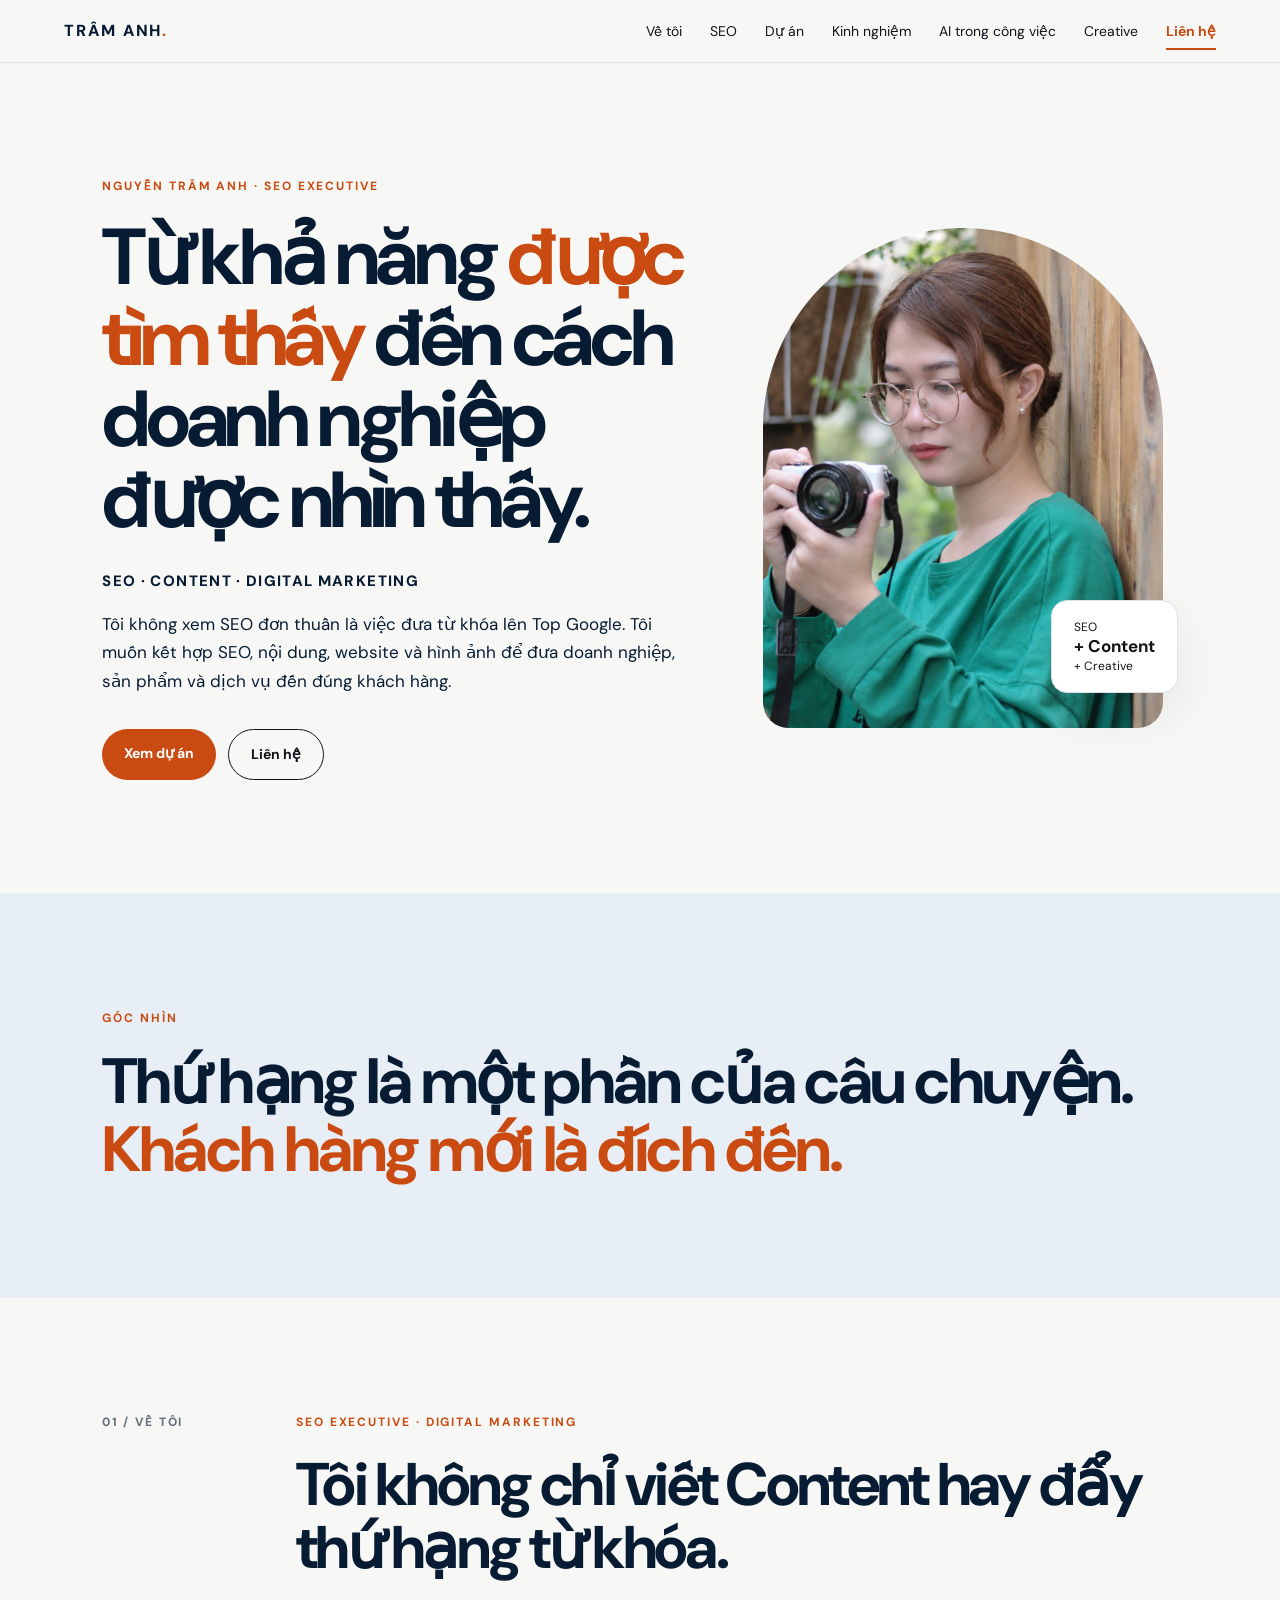
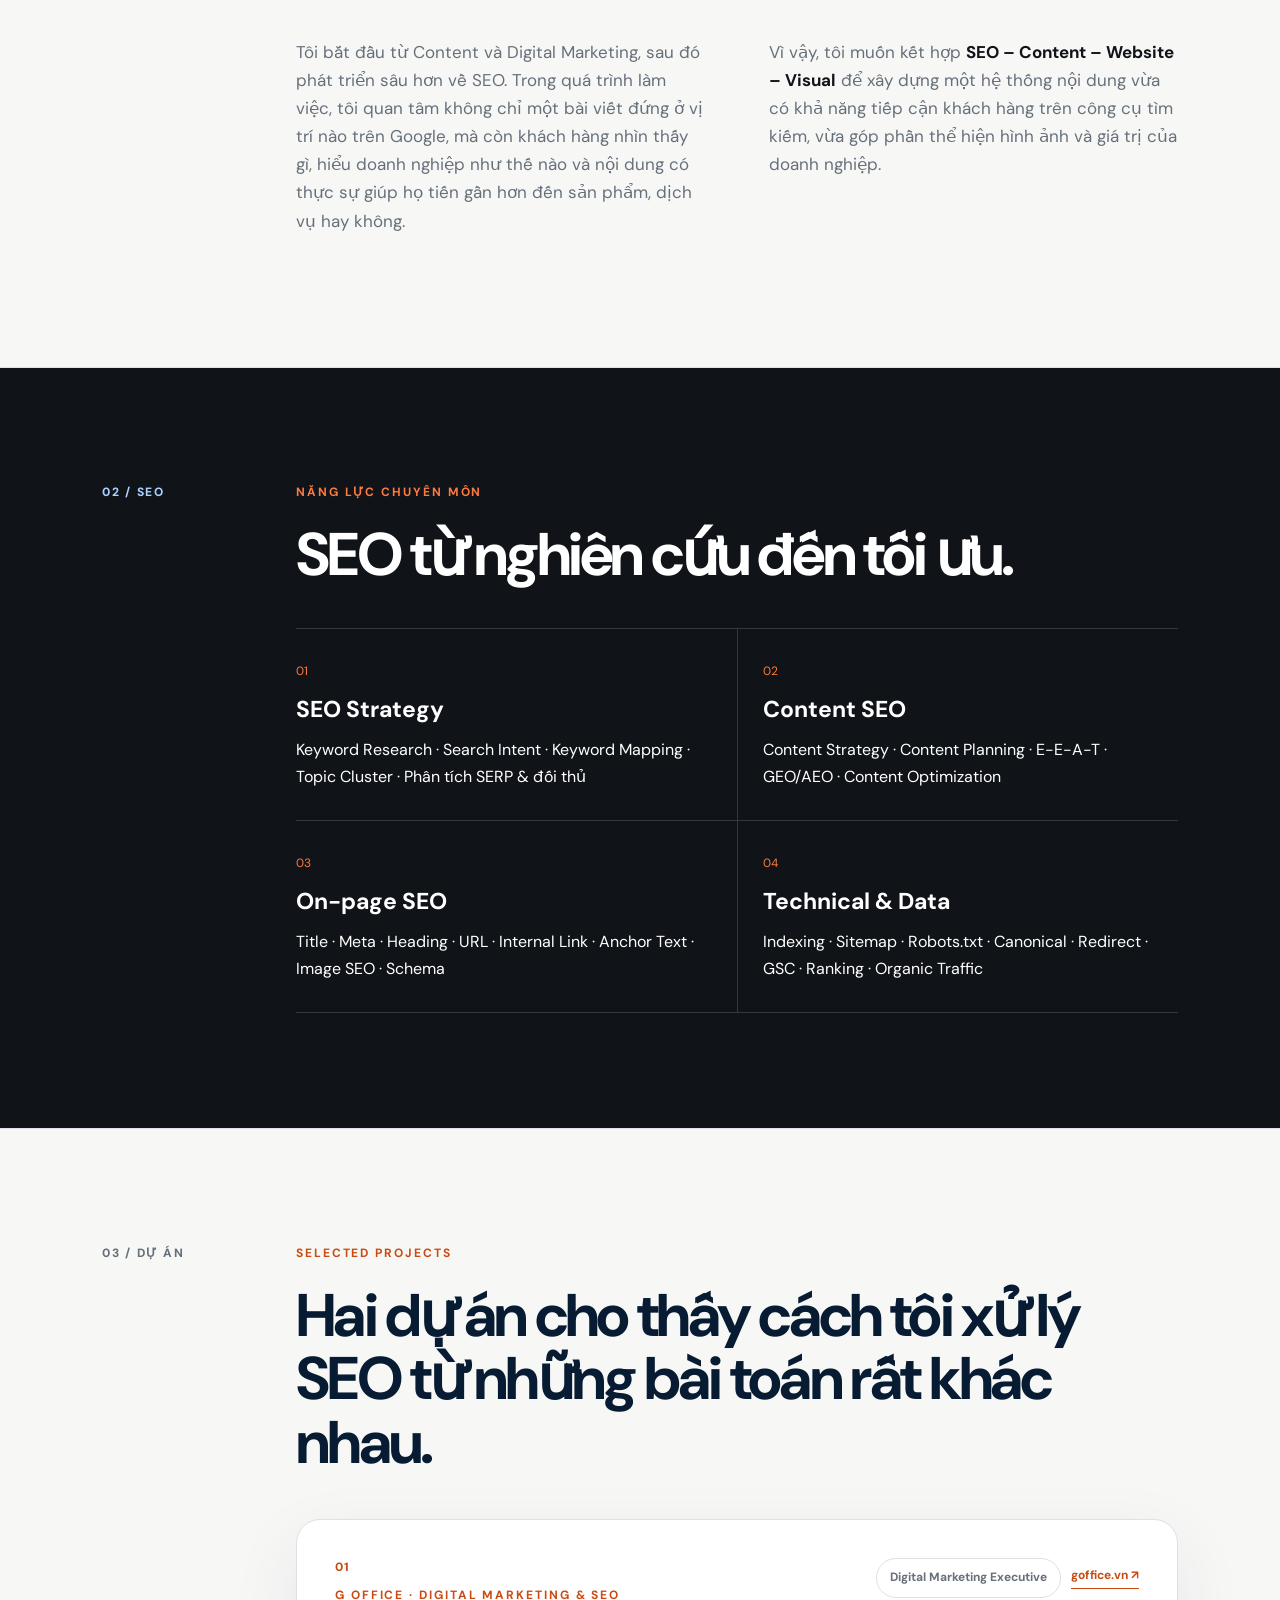
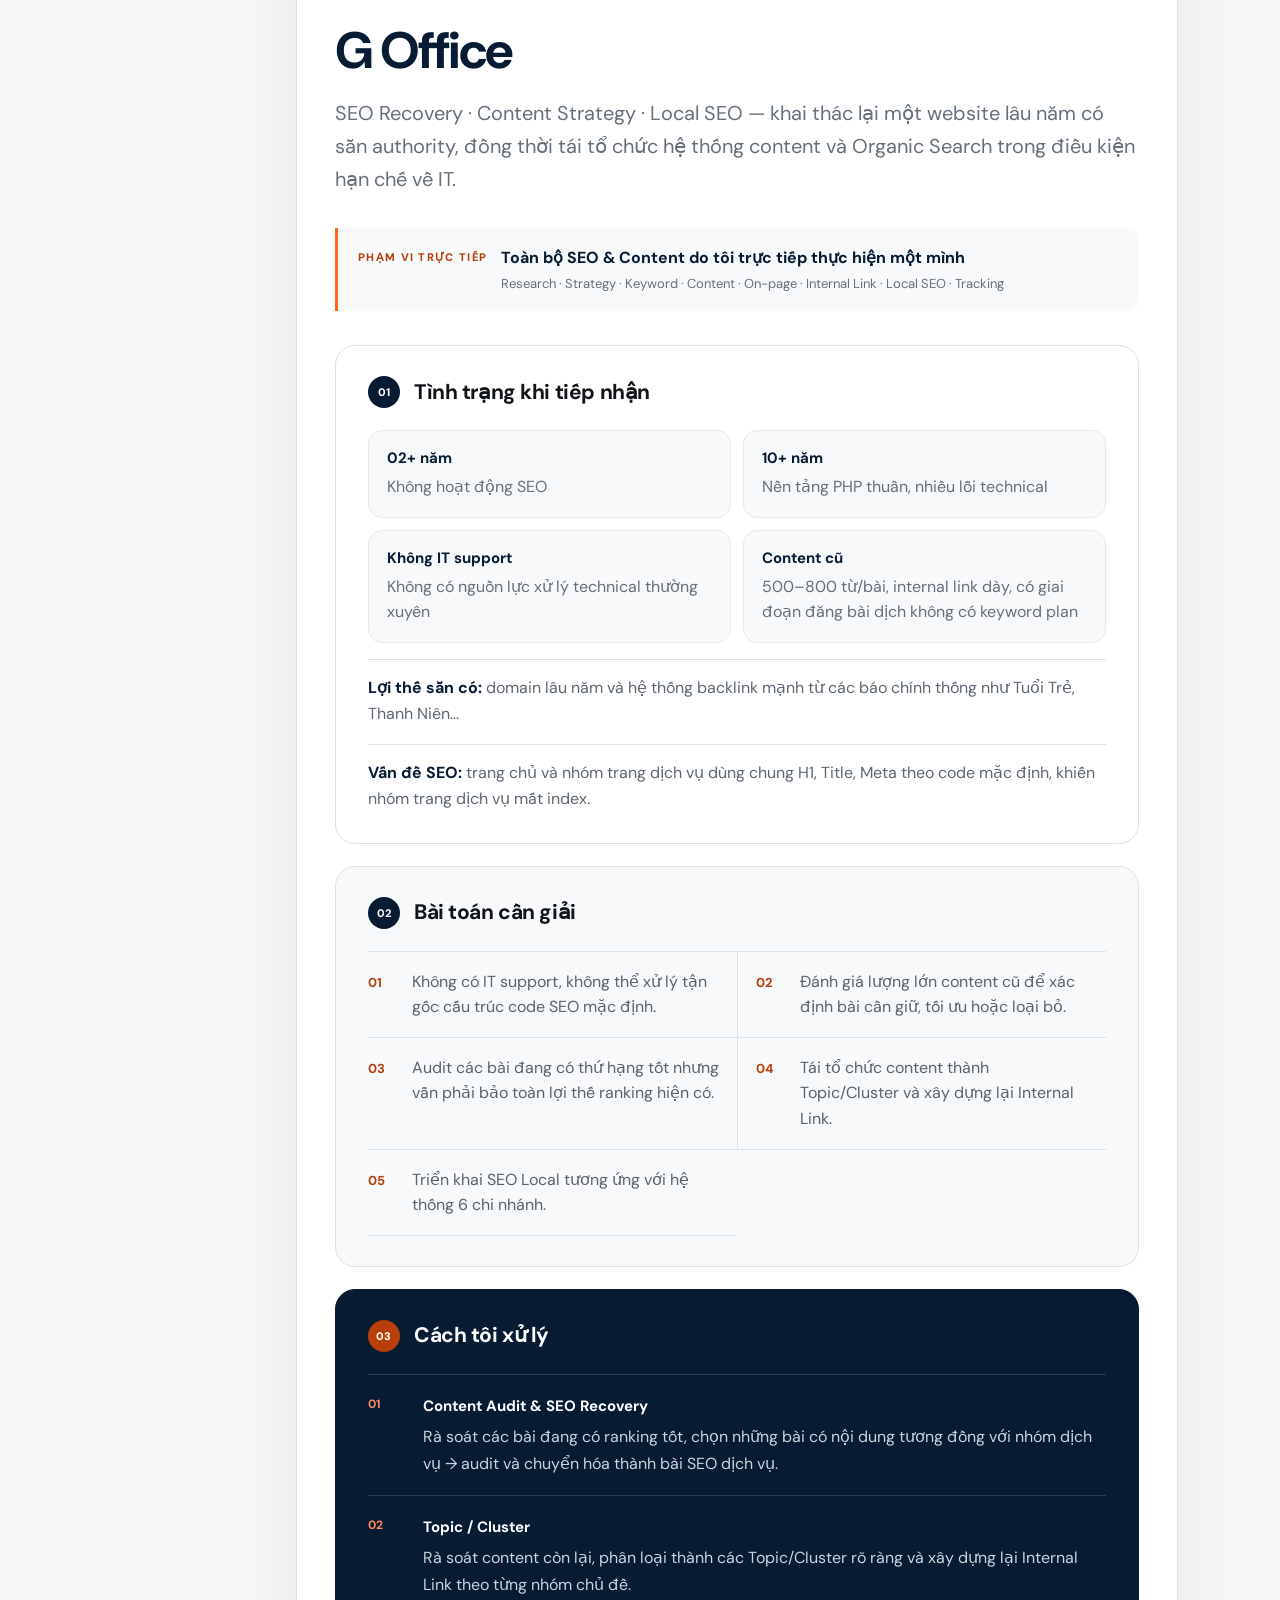
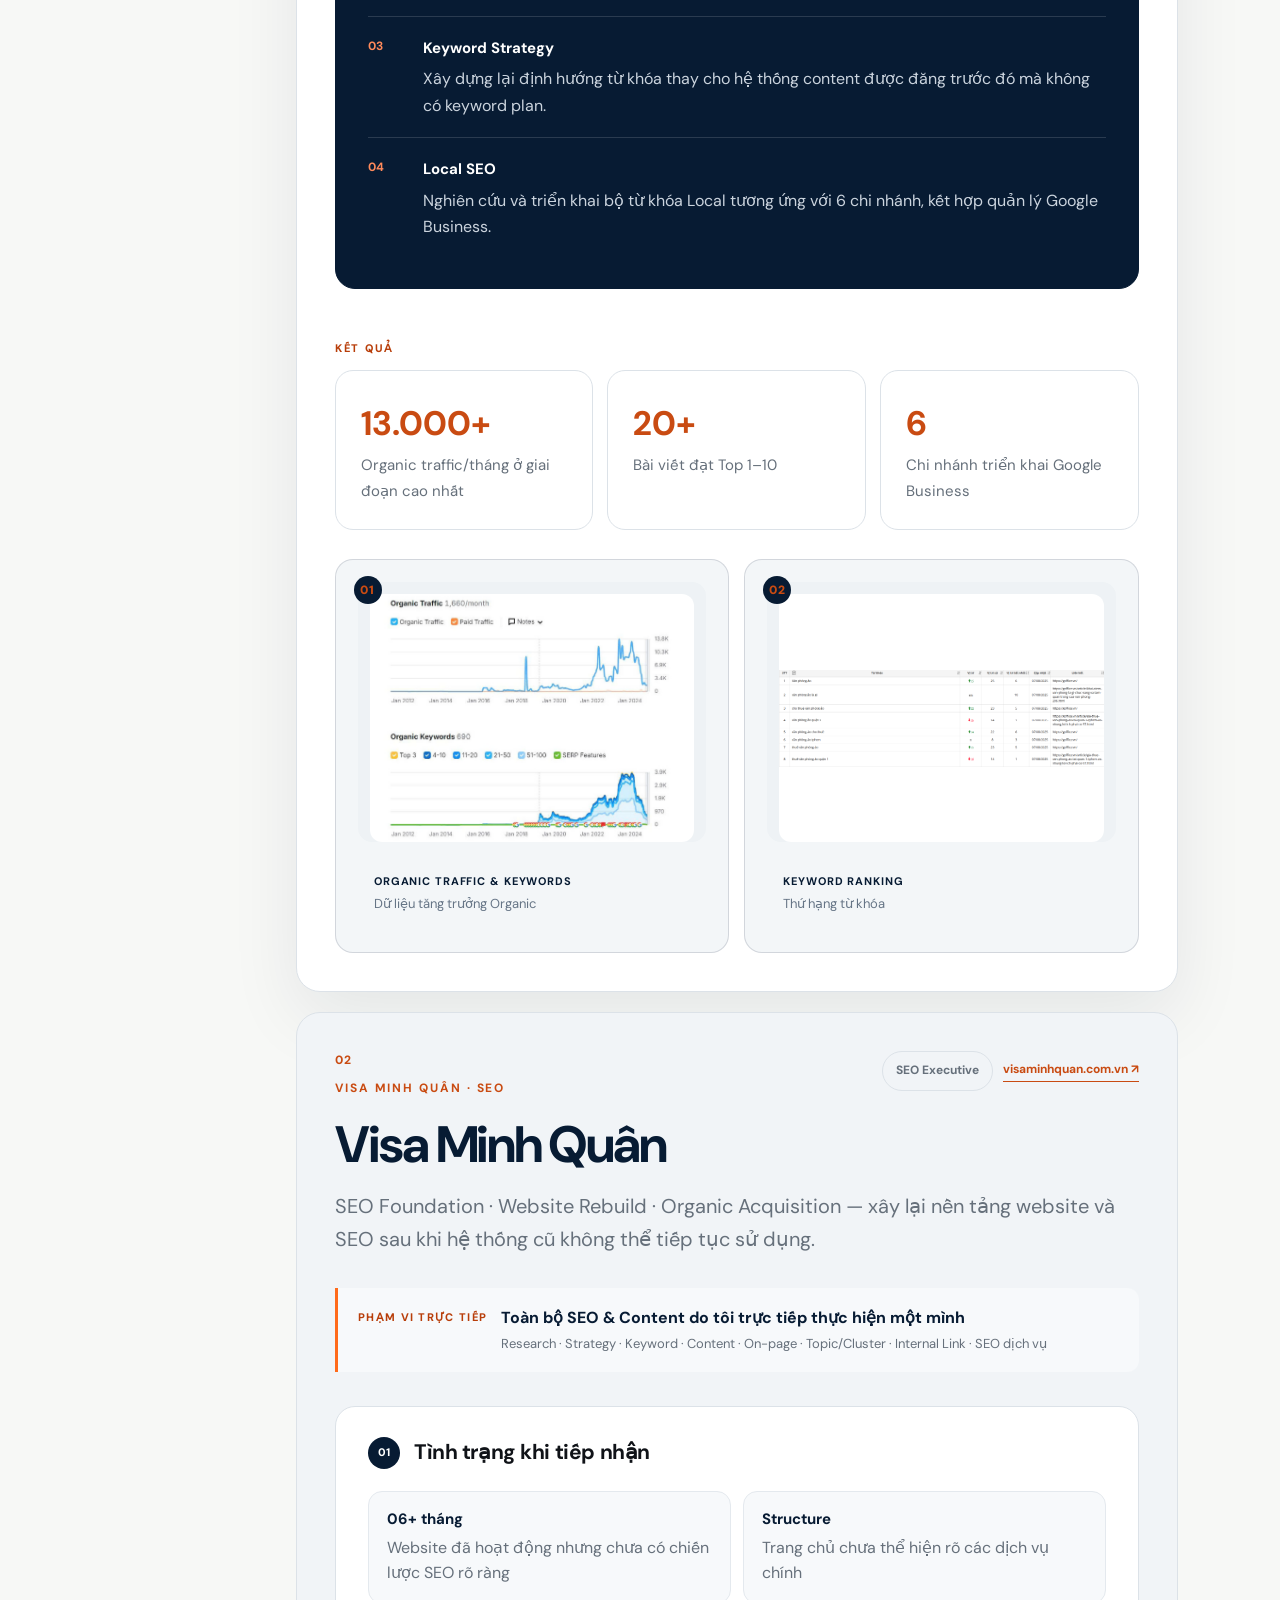
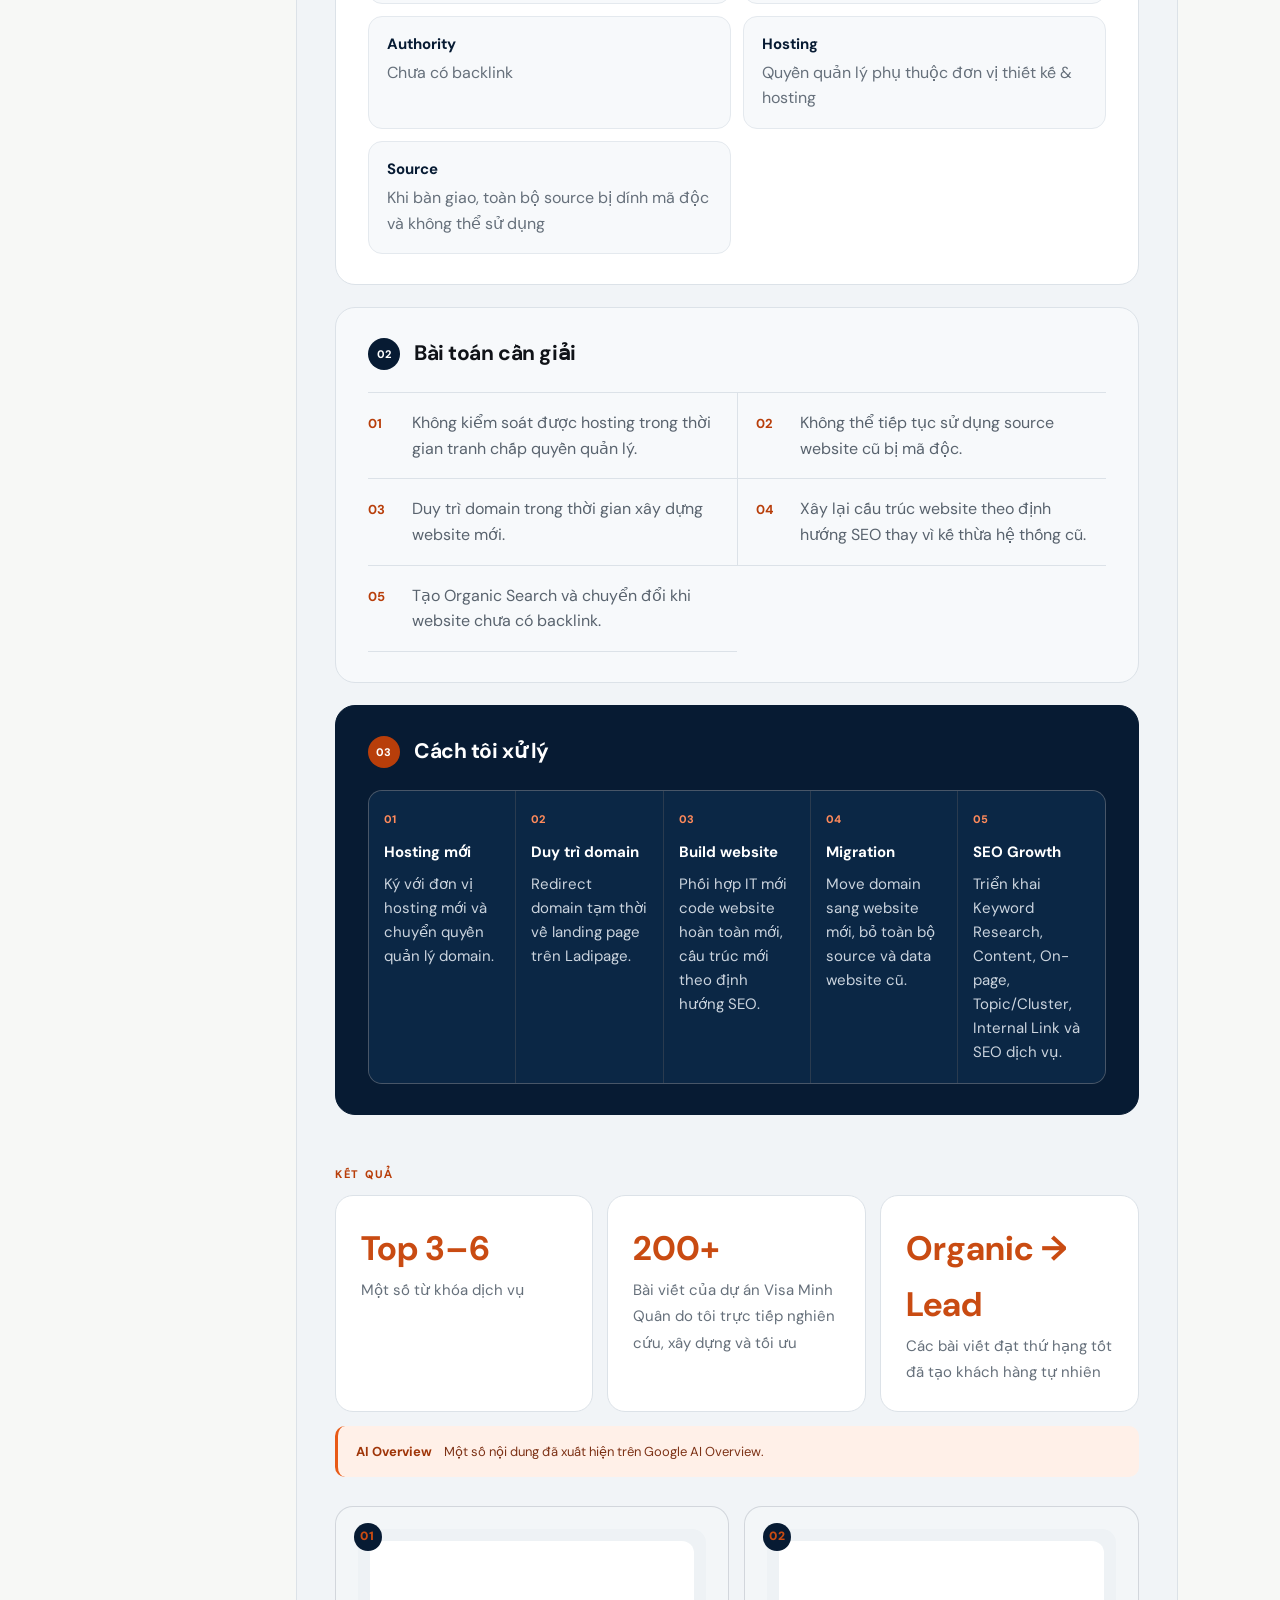
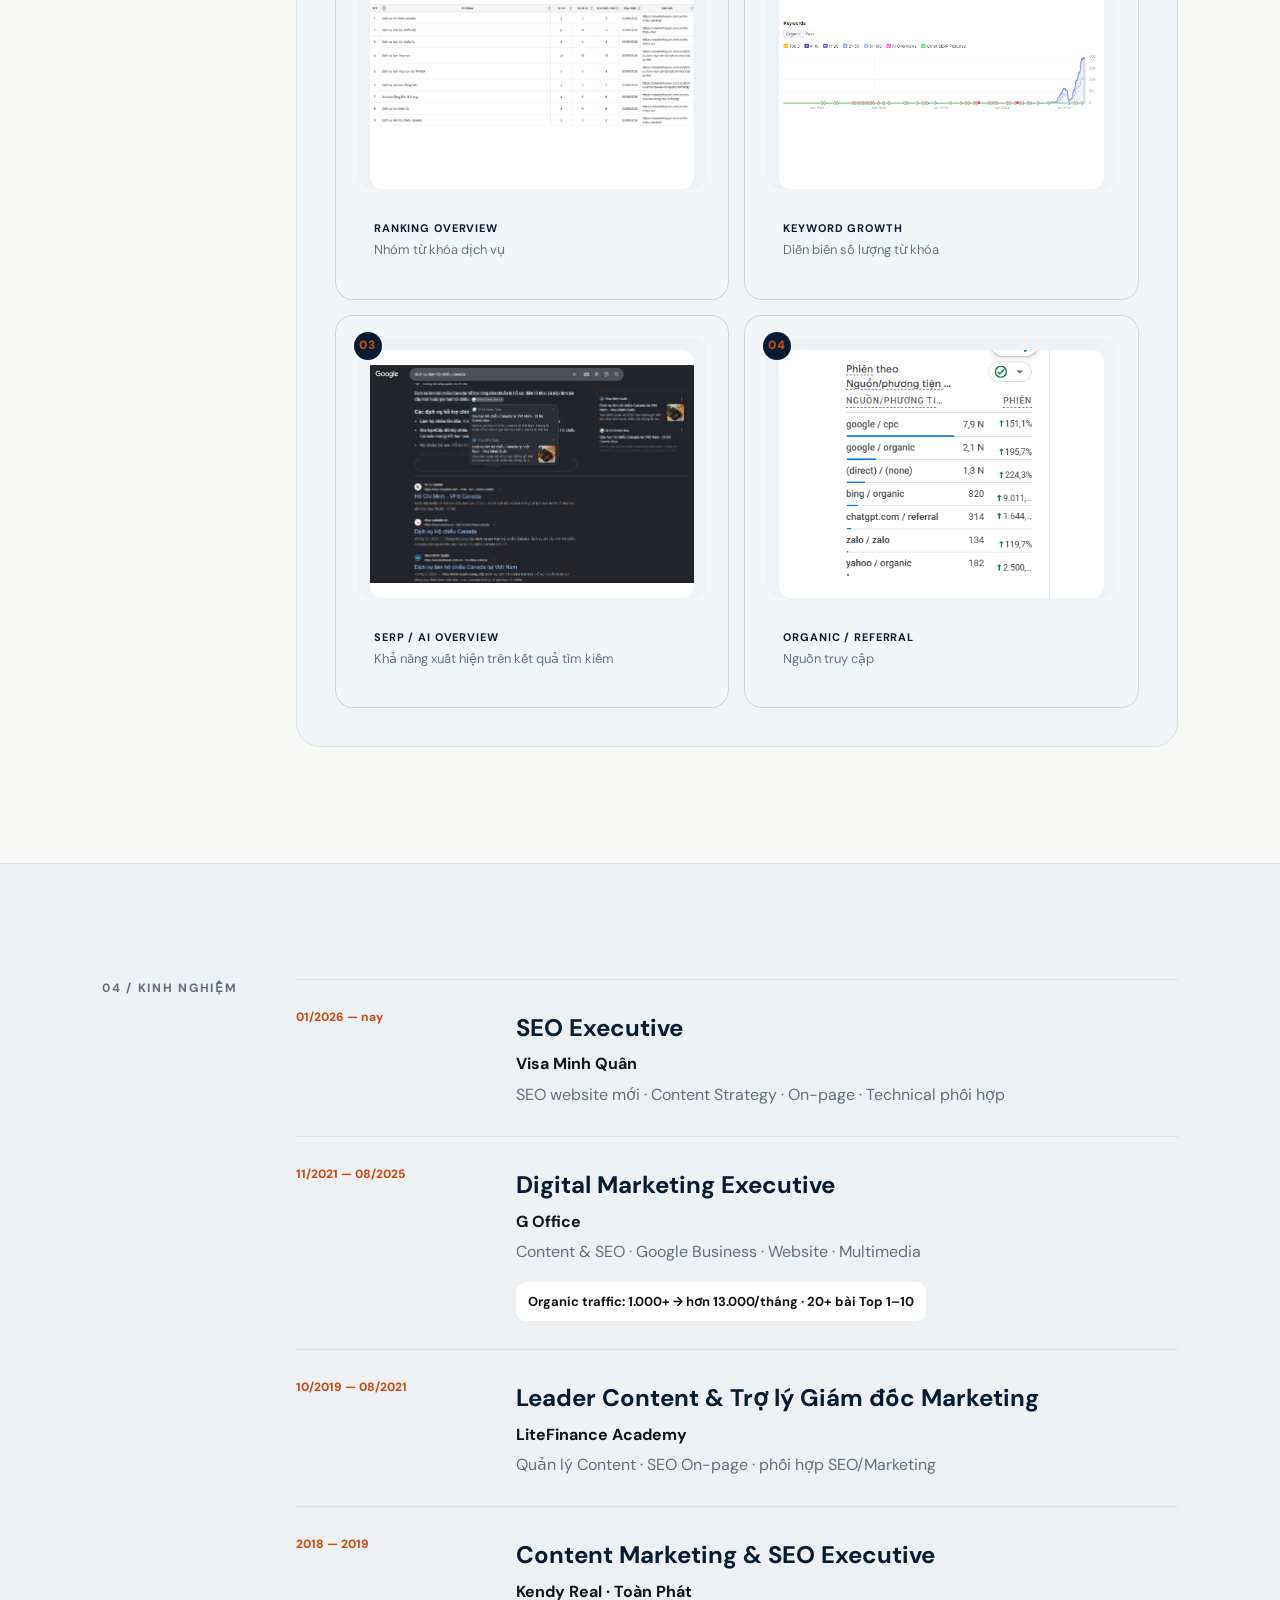
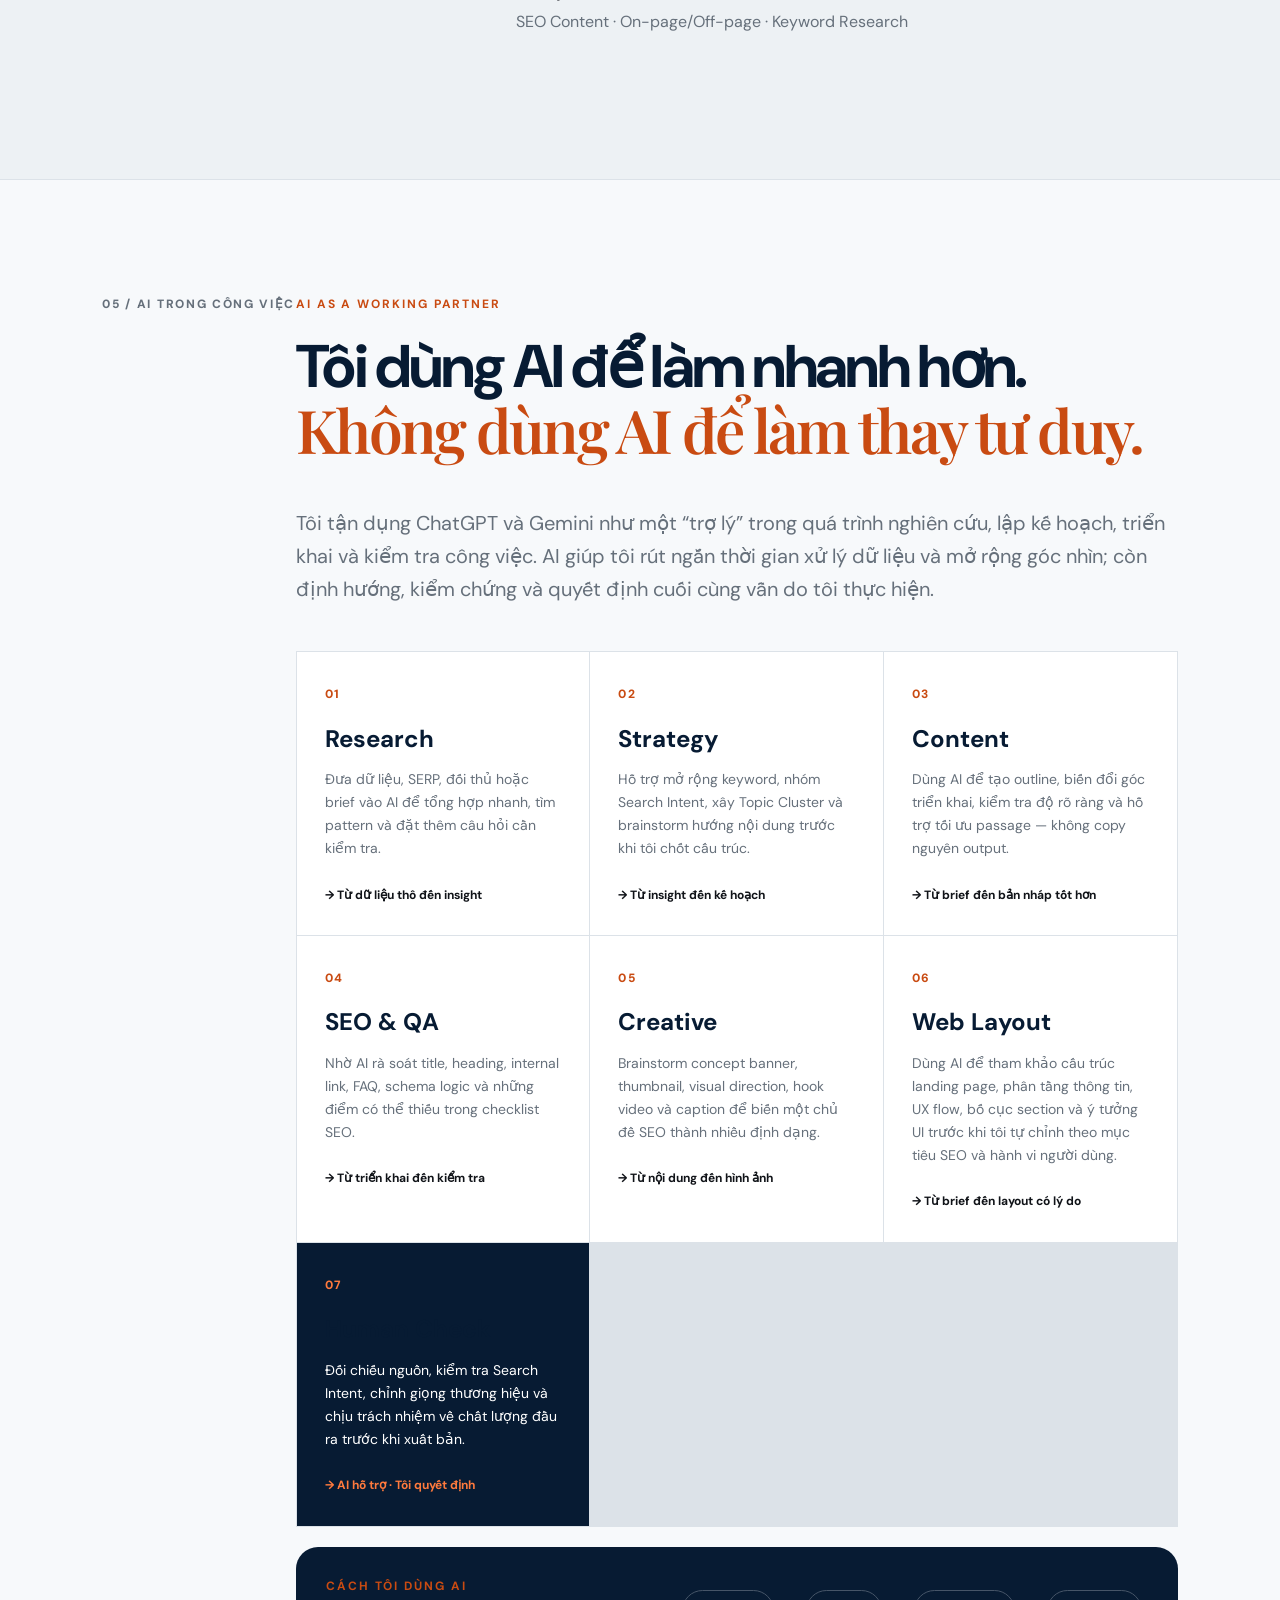
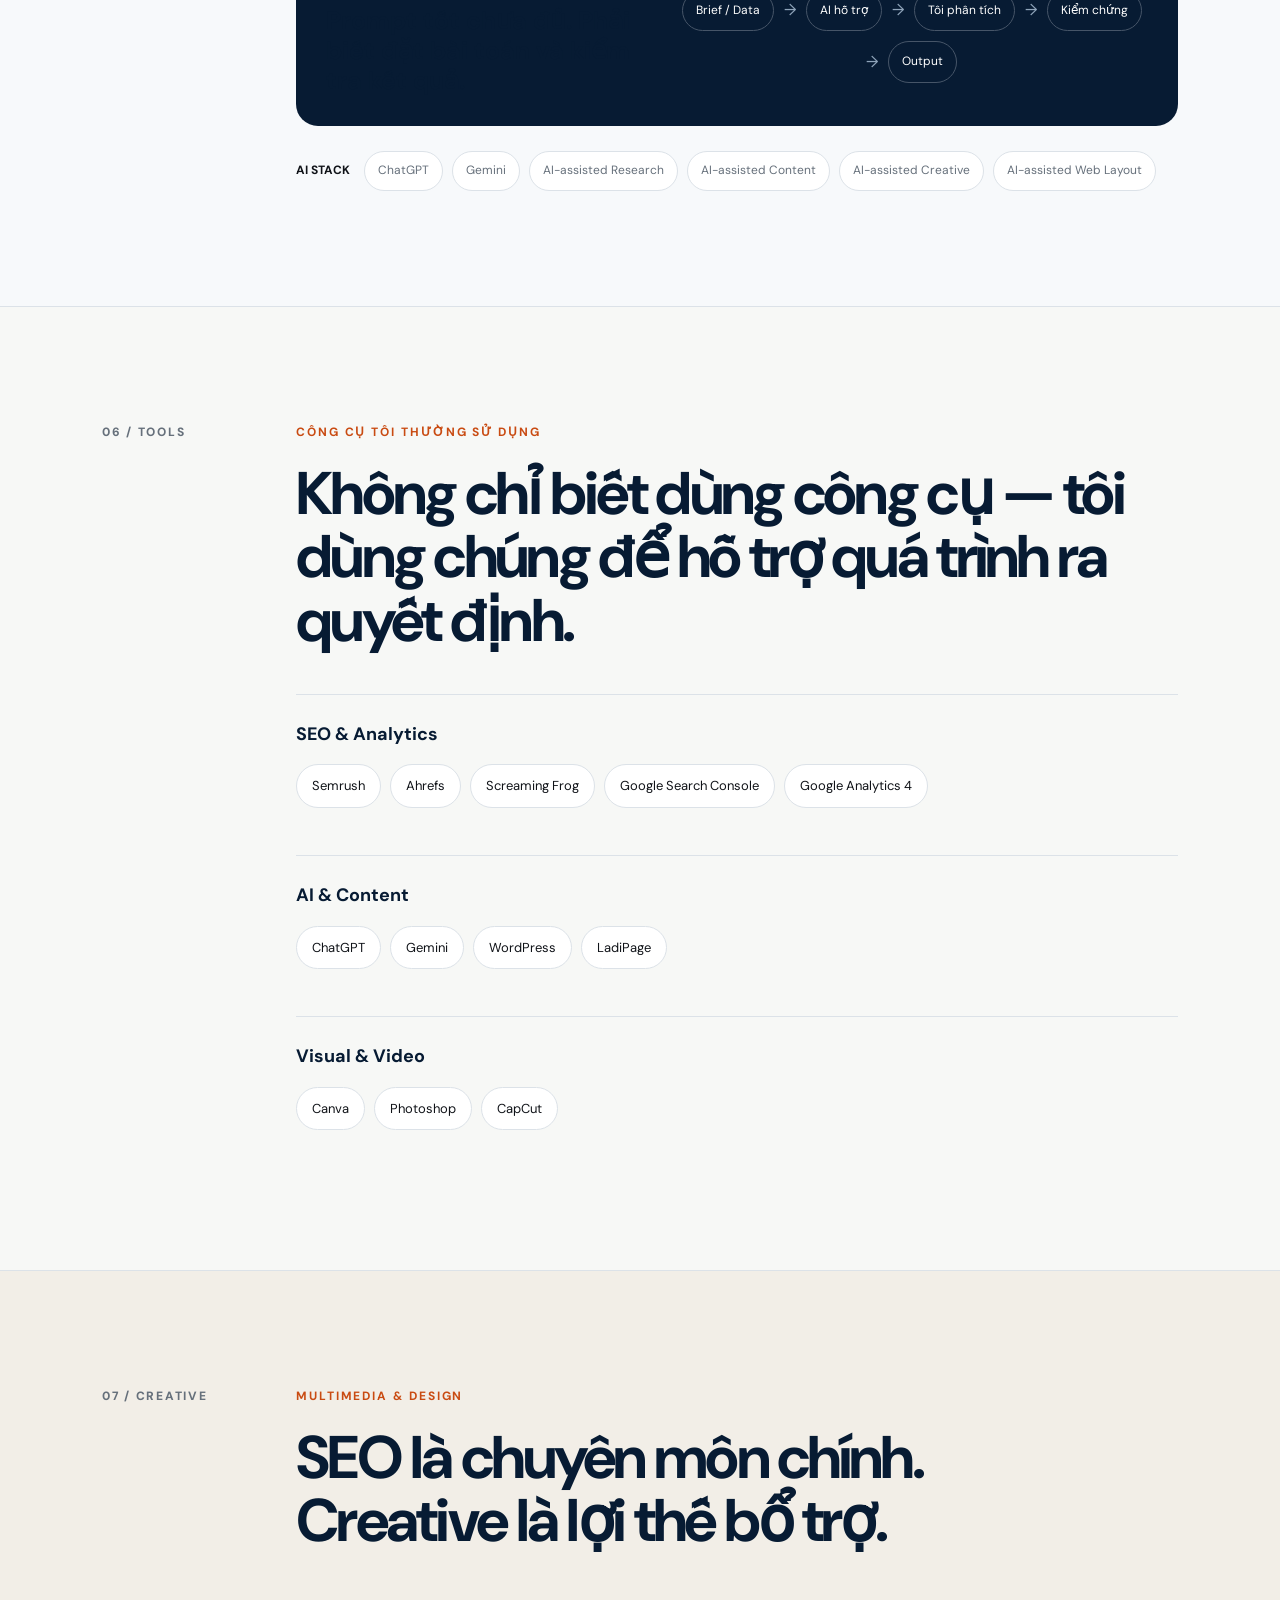
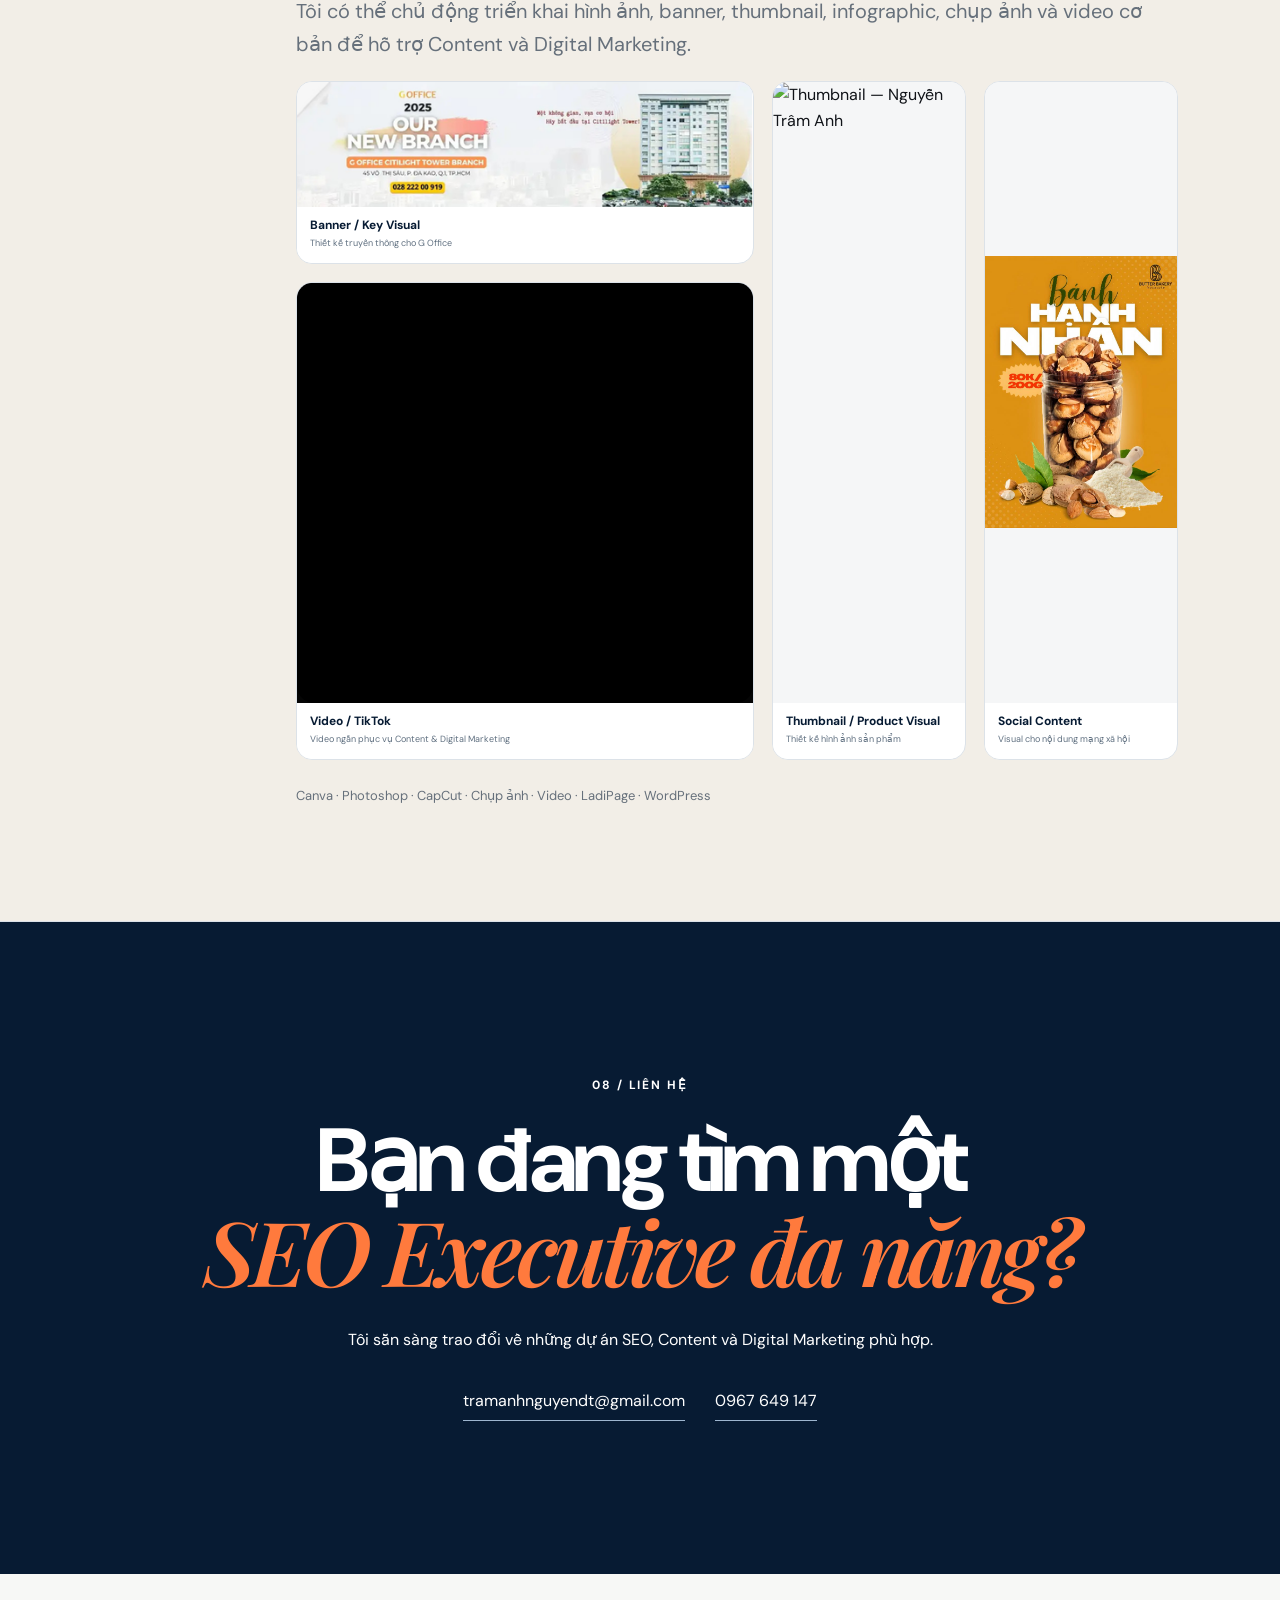
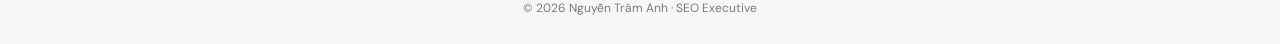
==== commit ba93cb77: "Add files via upload" ====
--- a/index.html
+++ b/index.html
@@ -20,8 +20,8 @@
     <a href="#seo">SEO</a>
     <a href="#projects">Dự án</a>
     <a href="#experience">Kinh nghiệm</a>
+    <a href="#ai">AI trong công việc</a>
     <a href="#creative">Creative</a>
-    <a href="#ai">AI trong công việc</a>
     <a href="#contact">Liên hệ</a>
   </nav>
 </header>
@@ -84,6 +84,7 @@
         <div class="project-meta"><span class="project-role">Digital Marketing Executive</span><a class="project-link" href="https://goffice.vn/" target="_blank" rel="noopener">goffice.vn ↗</a></div>
       </div>
       <p class="project-intro">SEO Recovery · Content Strategy · Local SEO — khai thác lại một website lâu năm có sẵn authority, đồng thời tái tổ chức hệ thống content và Organic Search trong điều kiện hạn chế về IT.</p>
+      <div class="project-scope-line"><span>PHẠM VI TRỰC TIẾP</span><strong>Toàn bộ SEO & Content do tôi trực tiếp thực hiện một mình</strong><em>Research · Strategy · Keyword · Content · On-page · Internal Link · Local SEO · Tracking</em></div>
 
       <div class="case-block">
         <div class="case-block-head"><span>01</span><h4>Tình trạng khi tiếp nhận</h4></div>
@@ -102,7 +103,7 @@
         <div class="problem-grid">
           <div><b>01</b><p>Không có IT support, không thể xử lý tận gốc cấu trúc code SEO mặc định.</p></div>
           <div><b>02</b><p>Đánh giá lượng lớn content cũ để xác định bài cần giữ, tối ưu hoặc loại bỏ.</p></div>
-          <div><b>03</b><p>Audit các bài đang có thứ hạng tốt nhưng hạn chế ảnh hưởng đến ranking hiện có.</p></div>
+          <div><b>03</b><p>Audit các bài đang có thứ hạng tốt nhưng vẫn phải bảo toàn lợi thế ranking hiện có.</p></div>
           <div><b>04</b><p>Tái tổ chức content thành Topic/Cluster và xây dựng lại Internal Link.</p></div>
           <div><b>05</b><p>Triển khai SEO Local tương ứng với hệ thống 6 chi nhánh.</p></div>
         </div>
@@ -147,6 +148,7 @@
         <div class="project-meta"><span class="project-role">SEO Executive</span><a class="project-link" href="https://visaminhquan.com.vn/" target="_blank" rel="noopener">visaminhquan.com.vn ↗</a></div>
       </div>
       <p class="project-intro">SEO Foundation · Website Rebuild · Organic Acquisition — xây lại nền tảng website và SEO sau khi hệ thống cũ không thể tiếp tục sử dụng.</p>
+      <div class="project-scope-line"><span>PHẠM VI TRỰC TIẾP</span><strong>Toàn bộ SEO & Content do tôi trực tiếp thực hiện một mình</strong><em>Research · Strategy · Keyword · Content · On-page · Topic/Cluster · Internal Link · SEO dịch vụ</em></div>
 
       <div class="case-block">
         <div class="case-block-head"><span>01</span><h4>Tình trạng khi tiếp nhận</h4></div>
@@ -185,8 +187,8 @@
         <div class="result-label">KẾT QUẢ</div>
         <div class="metrics">
           <div><strong>Top 3–6</strong><span>Một số từ khóa dịch vụ</span></div>
-          <div><strong>Nhiều Top cao</strong><span>Nhiều từ khóa đạt thứ hạng cao dù chưa triển khai backlink</span></div>
-          <div><strong>Organic → Lead</strong><span>Bài viết ranking tốt đã tạo khách hàng tự nhiên</span></div>
+          <div><strong>200+</strong><span>Bài viết của dự án Visa Minh Quân do tôi trực tiếp nghiên cứu, xây dựng và tối ưu</span></div>
+          <div><strong>Organic → Lead</strong><span>Các bài viết đạt thứ hạng tốt đã tạo khách hàng tự nhiên</span></div>
         </div>
         <div class="result-highlight"><b>AI Overview</b><span>Một số nội dung đã xuất hiện trên Google AI Overview.</span></div>
       </div>
@@ -215,11 +217,6 @@
       </div>
     </article>
 
-    <div class="portfolio-scope reveal">
-      <div><span class="eyebrow">MY SCOPE · 02 PROJECTS</span><h3>SEO & Content end-to-end</h3></div>
-      <div><strong>200+</strong><p>bài viết được nghiên cứu, xây dựng, tối ưu và triển khai trực tiếp trong 2 dự án.</p></div>
-      <p class="scope-note">Audit · Keyword Research · Strategy · Content Production · On-page · Topic/Cluster · Internal Link · Ranking · Organic Traffic · Conversion</p>
-    </div>
   </div>
 </section>
 
@@ -233,8 +230,64 @@
   </div>
 </section>
 
+
+
+<section id="ai" class="section ai-section">
+  <div class="section-label">05 / AI TRONG CÔNG VIỆC</div>
+  <div class="section-content reveal">
+    <p class="eyebrow">AI AS A WORKING PARTNER</p>
+    <h2>Tôi dùng AI để làm nhanh hơn.<br><span>Không dùng AI để làm thay tư duy.</span></h2>
+    <p class="project-intro">Tôi tận dụng ChatGPT và Gemini như một “trợ lý” trong quá trình nghiên cứu, lập kế hoạch, triển khai và kiểm tra công việc. AI giúp tôi rút ngắn thời gian xử lý dữ liệu và mở rộng góc nhìn; còn định hướng, kiểm chứng và quyết định cuối cùng vẫn do tôi thực hiện.</p>
+
+    <div class="ai-workflow">
+      <article class="ai-step"><span>01</span><h3>Research</h3><p>Đưa dữ liệu, SERP, đối thủ hoặc brief vào AI để tổng hợp nhanh, tìm pattern và đặt thêm câu hỏi cần kiểm tra.</p><b>→ Từ dữ liệu thô đến insight</b></article>
+      <article class="ai-step"><span>02</span><h3>Strategy</h3><p>Hỗ trợ mở rộng keyword, nhóm Search Intent, xây Topic Cluster và brainstorm hướng nội dung trước khi tôi chốt cấu trúc.</p><b>→ Từ insight đến kế hoạch</b></article>
+      <article class="ai-step"><span>03</span><h3>Content</h3><p>Dùng AI để tạo outline, biến đổi góc triển khai, kiểm tra độ rõ ràng và hỗ trợ tối ưu passage — không copy nguyên output.</p><b>→ Từ brief đến bản nháp tốt hơn</b></article>
+      <article class="ai-step"><span>04</span><h3>SEO & QA</h3><p>Nhờ AI rà soát title, heading, internal link, FAQ, schema logic và những điểm có thể thiếu trong checklist SEO.</p><b>→ Từ triển khai đến kiểm tra</b></article>
+      <article class="ai-step"><span>05</span><h3>Creative</h3><p>Brainstorm concept banner, thumbnail, visual direction, hook video và caption để biến một chủ đề SEO thành nhiều định dạng.</p><b>→ Từ nội dung đến hình ảnh</b></article>
+      <article class="ai-step"><span>06</span><h3>Web Layout</h3><p>Dùng AI để tham khảo cấu trúc landing page, phân tầng thông tin, UX flow, bố cục section và ý tưởng UI trước khi tôi tự chỉnh theo mục tiêu SEO và hành vi người dùng.</p><b>→ Từ brief đến layout có lý do</b></article>
+      <article class="ai-step ai-highlight"><span>07</span><h3>Human Check</h3><p>Đối chiếu nguồn, kiểm tra Search Intent, chỉnh giọng thương hiệu và chịu trách nhiệm về chất lượng đầu ra trước khi xuất bản.</p><b>→ AI hỗ trợ · Tôi quyết định</b></article>
+    </div>
+
+    <div class="ai-proof">
+      <div><p class="eyebrow">CÁCH TÔI DÙNG AI</p><h3>Prompt tốt chưa đủ. Phải biết đặt bài toán và kiểm tra kết quả.</h3></div>
+      <div class="ai-proof-flow"><span>Brief / Data</span><i>→</i><span>AI hỗ trợ</span><i>→</i><span>Tôi phân tích</span><i>→</i><span>Kiểm chứng</span><i>→</i><span>Output</span></div>
+    </div>
+
+    <div class="ai-stack"><strong>AI STACK</strong><span>ChatGPT</span><span>Gemini</span><span>AI-assisted Research</span><span>AI-assisted Content</span><span>AI-assisted Creative</span><span>AI-assisted Web Layout</span></div>
+  </div>
+</section>
+
+<section class="section tools">
+  <div class="section-label">06 / TOOLS</div>
+  <div class="section-content reveal">
+    <p class="eyebrow">CÔNG CỤ TÔI THƯỜNG SỬ DỤNG</p>
+    <h2>Không chỉ biết dùng công cụ — tôi dùng chúng để hỗ trợ quá trình ra quyết định.</h2>
+    <div class="tool-groups">
+      <div class="tool-group">
+        <h3>SEO & Analytics</h3>
+        <div class="tool-list">
+          <span>Semrush</span><span>Ahrefs</span><span>Screaming Frog</span><span>Google Search Console</span><span>Google Analytics 4</span>
+        </div>
+      </div>
+      <div class="tool-group">
+        <h3>AI & Content</h3>
+        <div class="tool-list">
+          <span>ChatGPT</span><span>Gemini</span><span>WordPress</span><span>LadiPage</span>
+        </div>
+      </div>
+      <div class="tool-group">
+        <h3>Visual & Video</h3>
+        <div class="tool-list">
+          <span>Canva</span><span>Photoshop</span><span>CapCut</span>
+        </div>
+      </div>
+    </div>
+  </div>
+</section>
+
 <section id="creative" class="section creative">
-  <div class="section-label">05 / CREATIVE</div>
+  <div class="section-label">07 / CREATIVE</div>
   <div class="section-content reveal">
     <p class="eyebrow">MULTIMEDIA & DESIGN</p>
     <h2>SEO là chuyên môn chính.<br>Creative là lợi thế bổ trợ.</h2>
@@ -265,60 +318,6 @@
   </div>
 </section>
 
-<section id="ai" class="section ai-section">
-  <div class="section-label">06 / AI TRONG CÔNG VIỆC</div>
-  <div class="section-content reveal">
-    <p class="eyebrow">AI AS A WORKING PARTNER</p>
-    <h2>Tôi dùng AI để làm nhanh hơn.<br><span>Không dùng AI để làm thay tư duy.</span></h2>
-    <p class="project-intro">Tôi tận dụng ChatGPT và Gemini như một “trợ lý” trong quá trình nghiên cứu, lập kế hoạch, triển khai và kiểm tra công việc. AI giúp tôi rút ngắn thời gian xử lý dữ liệu và mở rộng góc nhìn; còn định hướng, kiểm chứng và quyết định cuối cùng vẫn do tôi thực hiện.</p>
-
-    <div class="ai-workflow">
-      <article class="ai-step"><span>01</span><h3>Research</h3><p>Đưa dữ liệu, SERP, đối thủ hoặc brief vào AI để tổng hợp nhanh, tìm pattern và đặt thêm câu hỏi cần kiểm tra.</p><b>→ Từ dữ liệu thô đến insight</b></article>
-      <article class="ai-step"><span>02</span><h3>Strategy</h3><p>Hỗ trợ mở rộng keyword, nhóm Search Intent, xây Topic Cluster và brainstorm hướng nội dung trước khi tôi chốt cấu trúc.</p><b>→ Từ insight đến kế hoạch</b></article>
-      <article class="ai-step"><span>03</span><h3>Content</h3><p>Dùng AI để tạo outline, biến đổi góc triển khai, kiểm tra độ rõ ràng và hỗ trợ tối ưu passage — không copy nguyên output.</p><b>→ Từ brief đến bản nháp tốt hơn</b></article>
-      <article class="ai-step"><span>04</span><h3>SEO & QA</h3><p>Nhờ AI rà soát title, heading, internal link, FAQ, schema logic và những điểm có thể thiếu trong checklist SEO.</p><b>→ Từ triển khai đến kiểm tra</b></article>
-      <article class="ai-step"><span>05</span><h3>Creative</h3><p>Brainstorm concept banner, thumbnail, visual direction, hook video và caption để biến một chủ đề SEO thành nhiều định dạng.</p><b>→ Từ nội dung đến hình ảnh</b></article>
-      <article class="ai-step"><span>06</span><h3>Web Layout</h3><p>Dùng AI để tham khảo cấu trúc landing page, phân tầng thông tin, UX flow, bố cục section và ý tưởng UI trước khi tôi tự chỉnh theo mục tiêu SEO và hành vi người dùng.</p><b>→ Từ brief đến layout có lý do</b></article>
-      <article class="ai-step ai-highlight"><span>07</span><h3>Human Check</h3><p>Đối chiếu nguồn, kiểm tra Search Intent, chỉnh giọng thương hiệu và chịu trách nhiệm về chất lượng đầu ra trước khi xuất bản.</p><b>→ AI hỗ trợ · Tôi quyết định</b></article>
-    </div>
-
-    <div class="ai-proof">
-      <div><p class="eyebrow">CÁCH TÔI DÙNG AI</p><h3>Prompt tốt chưa đủ. Phải biết đặt bài toán và kiểm tra kết quả.</h3></div>
-      <div class="ai-proof-flow"><span>Brief / Data</span><i>→</i><span>AI hỗ trợ</span><i>→</i><span>Tôi phân tích</span><i>→</i><span>Kiểm chứng</span><i>→</i><span>Output</span></div>
-    </div>
-
-    <div class="ai-stack"><strong>AI STACK</strong><span>ChatGPT</span><span>Gemini</span><span>AI-assisted Research</span><span>AI-assisted Content</span><span>AI-assisted Creative</span><span>AI-assisted Web Layout</span></div>
-  </div>
-</section>
-
-<section class="section tools">
-  <div class="section-label">07 / TOOLS</div>
-  <div class="section-content reveal">
-    <p class="eyebrow">CÔNG CỤ TÔI THƯỜNG SỬ DỤNG</p>
-    <h2>Không chỉ biết dùng công cụ — tôi dùng chúng để hỗ trợ quá trình ra quyết định.</h2>
-    <div class="tool-groups">
-      <div class="tool-group">
-        <h3>SEO & Analytics</h3>
-        <div class="tool-list">
-          <span>Semrush</span><span>Ahrefs</span><span>Screaming Frog</span><span>Google Search Console</span><span>Google Analytics 4</span>
-        </div>
-      </div>
-      <div class="tool-group">
-        <h3>AI & Content</h3>
-        <div class="tool-list">
-          <span>ChatGPT</span><span>Gemini</span><span>WordPress</span><span>LadiPage</span>
-        </div>
-      </div>
-      <div class="tool-group">
-        <h3>Visual & Video</h3>
-        <div class="tool-list">
-          <span>Canva</span><span>Photoshop</span><span>CapCut</span>
-        </div>
-      </div>
-    </div>
-  </div>
-</section>
-
 <section id="contact" class="contact">
   <div class="reveal">
     <p class="eyebrow">08 / LIÊN HỆ</p>
--- a/style.css
+++ b/style.css
@@ -100,3 +100,78 @@
   .portfolio-scope .scope-note{grid-column:auto}
   .case-result .metrics{grid-template-columns:1fr}
 }
+
+
+/* PROJECT CASE STUDY — TYPOGRAPHY & SCOPE FIX */
+html body .projects-section .project-case .project-intro{font-size:20px !important;line-height:1.65 !important;}
+html body .projects-section .project-case .case-block-head h4{font-size:21px !important;line-height:1.3 !important;}
+html body .projects-section .project-case .case-points span{font-size:16px !important;line-height:1.6 !important;}
+html body .projects-section .project-case .case-points b{font-size:15px !important;line-height:1.4 !important;}
+html body .projects-section .project-case .case-note{font-size:16px !important;line-height:1.65 !important;}
+html body .projects-section .project-case .problem-grid p{font-size:16px !important;line-height:1.6 !important;}
+html body .projects-section .project-case .problem-grid b{font-size:13px !important;}
+html body .projects-section .project-case .process-list p{font-size:16px !important;line-height:1.65 !important;}
+html body .projects-section .project-case .process-list b{font-size:15px !important;}
+html body .projects-section .project-case .migration-line p{font-size:15px !important;line-height:1.6 !important;}
+html body .projects-section .project-case .migration-line b{font-size:15px !important;}
+html body .projects-section .project-case .metrics span{font-size:15px !important;line-height:1.5 !important;}
+html body .projects-section .project-case .evidence-label small{font-size:13px !important;}
+.project-scope-line{margin:0 0 34px;padding:18px 20px;border-left:3px solid #ff6a1a;background:#f7f9fb;border-radius:0 12px 12px 0;display:grid;grid-template-columns:auto 1fr;column-gap:14px;row-gap:5px;align-items:center;}
+.project-scope-line span{font-size:11px;font-weight:800;letter-spacing:.12em;color:#b83e0a;}
+.project-scope-line strong{font-size:16px;color:#071b33;line-height:1.4;}
+.project-scope-line em{grid-column:2;font-style:normal;font-size:13px;color:#66707b;line-height:1.5;}
+@media(max-width:760px){.project-scope-line{grid-template-columns:1fr;}.project-scope-line em{grid-column:auto;}.project-scope-line strong{font-size:15px;}.project-scope-line em{font-size:12px;}}
+
+/* =========================================================
+   PORTFOLIO FINAL — PROJECT TYPOGRAPHY LOCK
+   ========================================================= */
+html body .projects-section .project-case .project-intro{
+  font-size:20px !important;
+  line-height:1.65 !important;
+}
+html body .projects-section .project-case .case-block-head h4{
+  font-size:21px !important;
+  line-height:1.3 !important;
+}
+html body .projects-section .project-case .case-points span{
+  font-size:16px !important;
+  line-height:1.6 !important;
+}
+html body .projects-section .project-case .case-points b{
+  font-size:15px !important;
+  line-height:1.4 !important;
+}
+html body .projects-section .project-case .case-note{
+  font-size:16px !important;
+  line-height:1.65 !important;
+}
+html body .projects-section .project-case .problem-grid p{
+  font-size:16px !important;
+  line-height:1.6 !important;
+}
+html body .projects-section .project-case .process-list p{
+  font-size:16px !important;
+  line-height:1.65 !important;
+}
+html body .projects-section .project-case .process-list b{
+  font-size:15px !important;
+}
+html body .projects-section .project-case .migration-line p{
+  font-size:15px !important;
+  line-height:1.6 !important;
+}
+html body .projects-section .project-case .migration-line b{
+  font-size:15px !important;
+}
+html body .projects-section .project-case .metrics span{
+  font-size:15px !important;
+  line-height:1.5 !important;
+}
+html body .projects-section .project-scope-line strong{
+  font-size:16px !important;
+  line-height:1.45 !important;
+}
+html body .projects-section .project-scope-line em{
+  font-size:13px !important;
+  line-height:1.5 !important;
+}
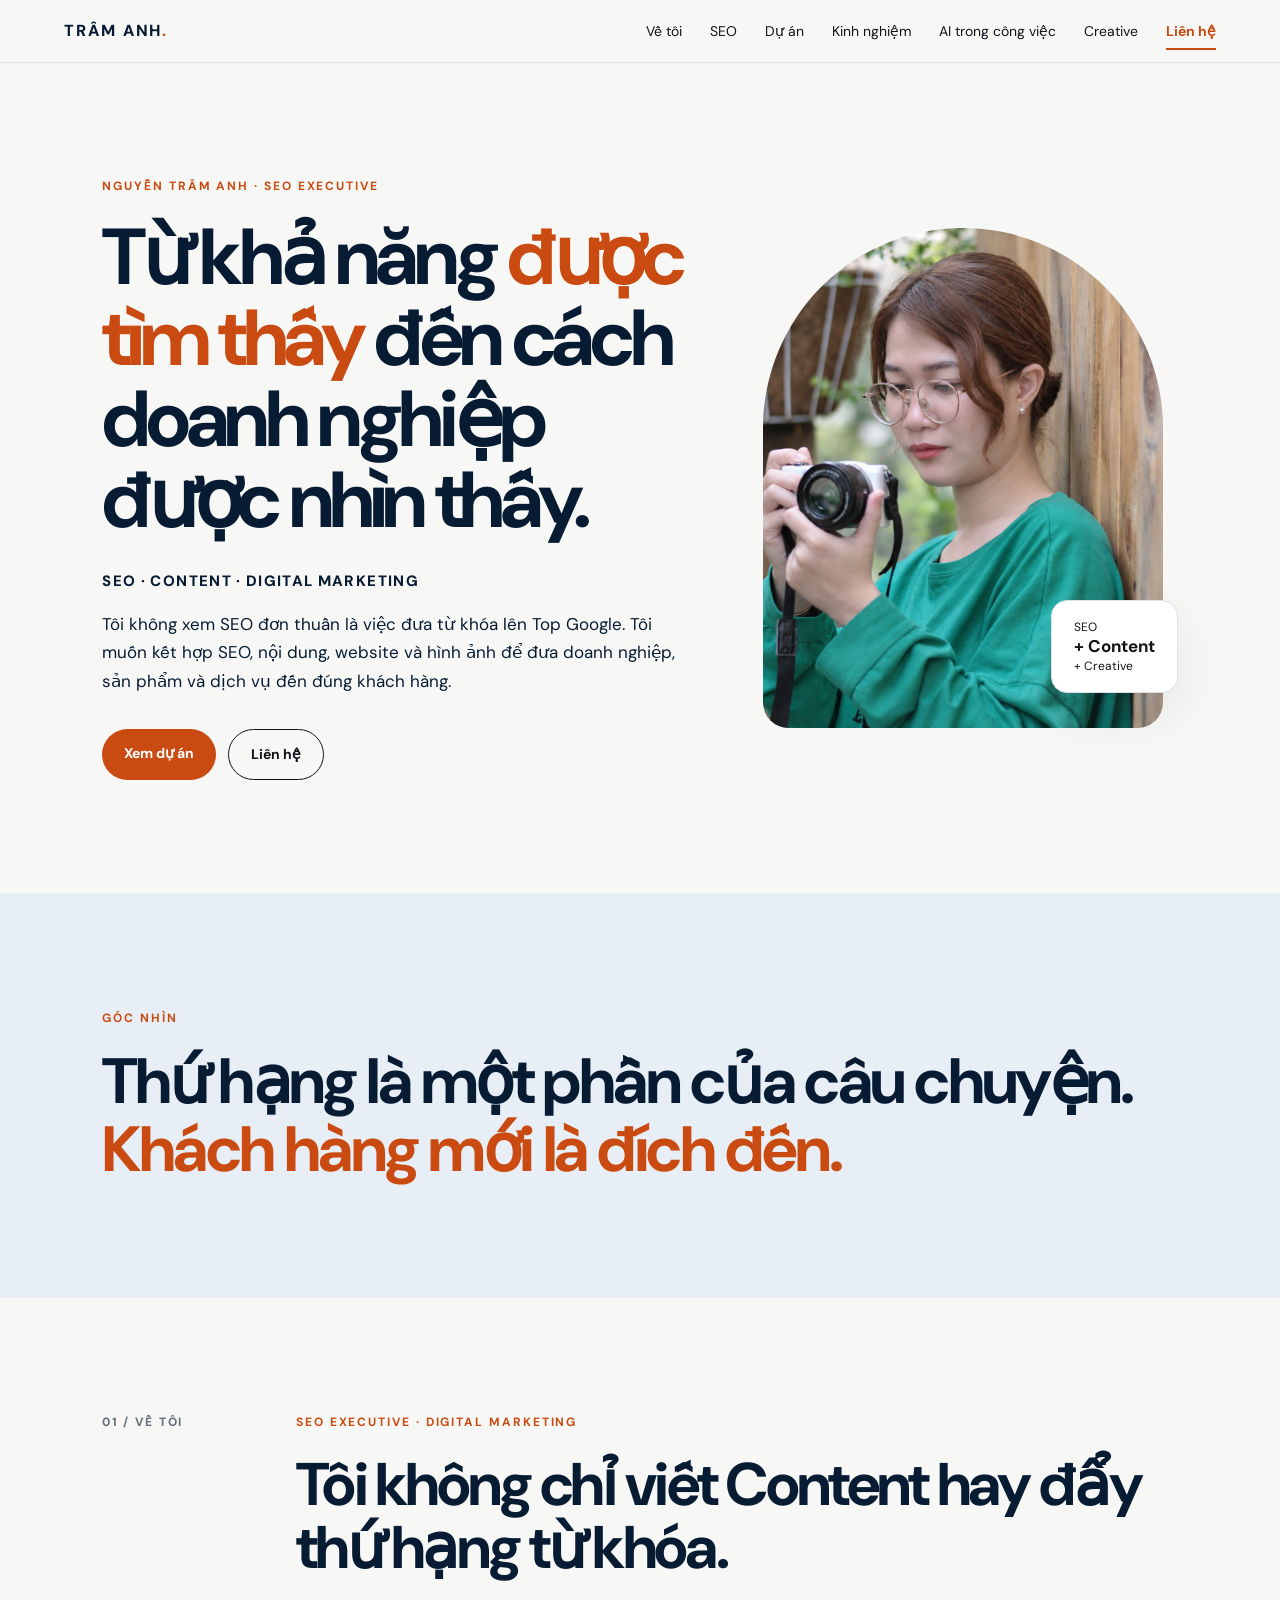
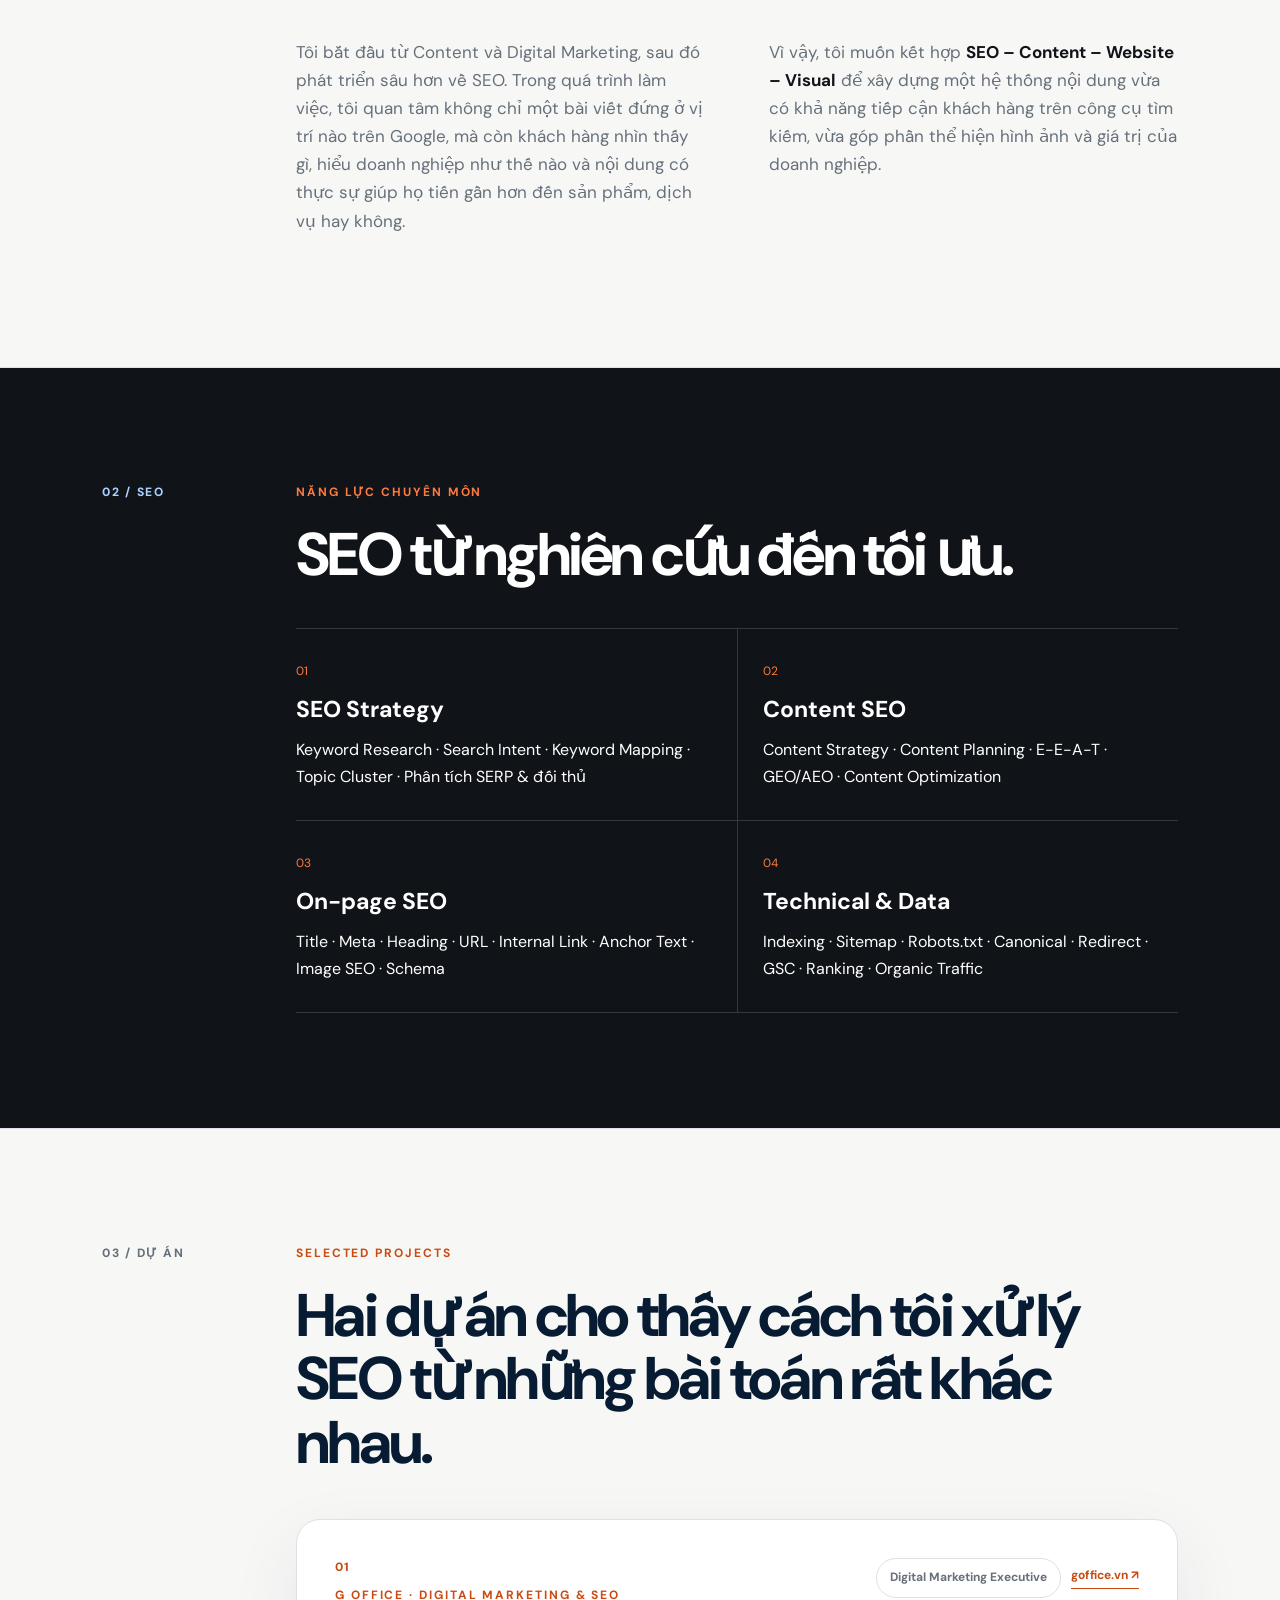
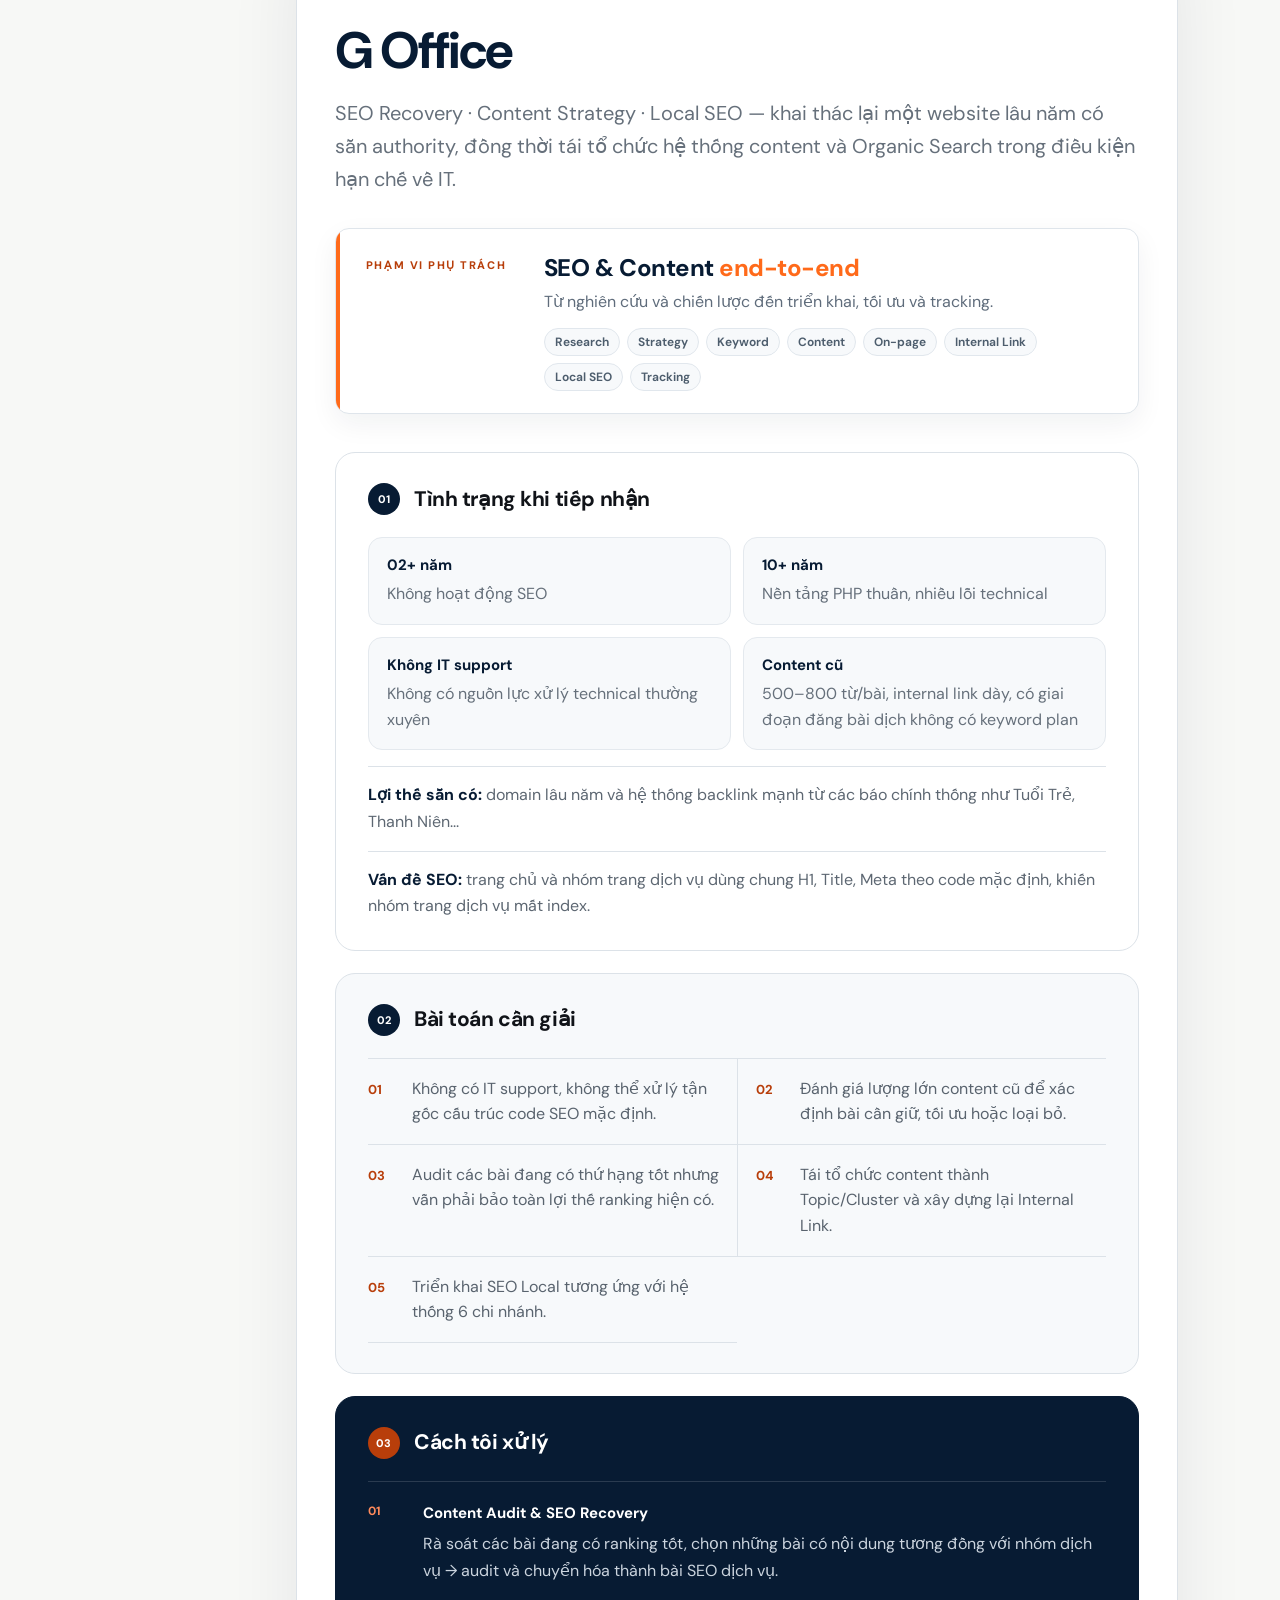
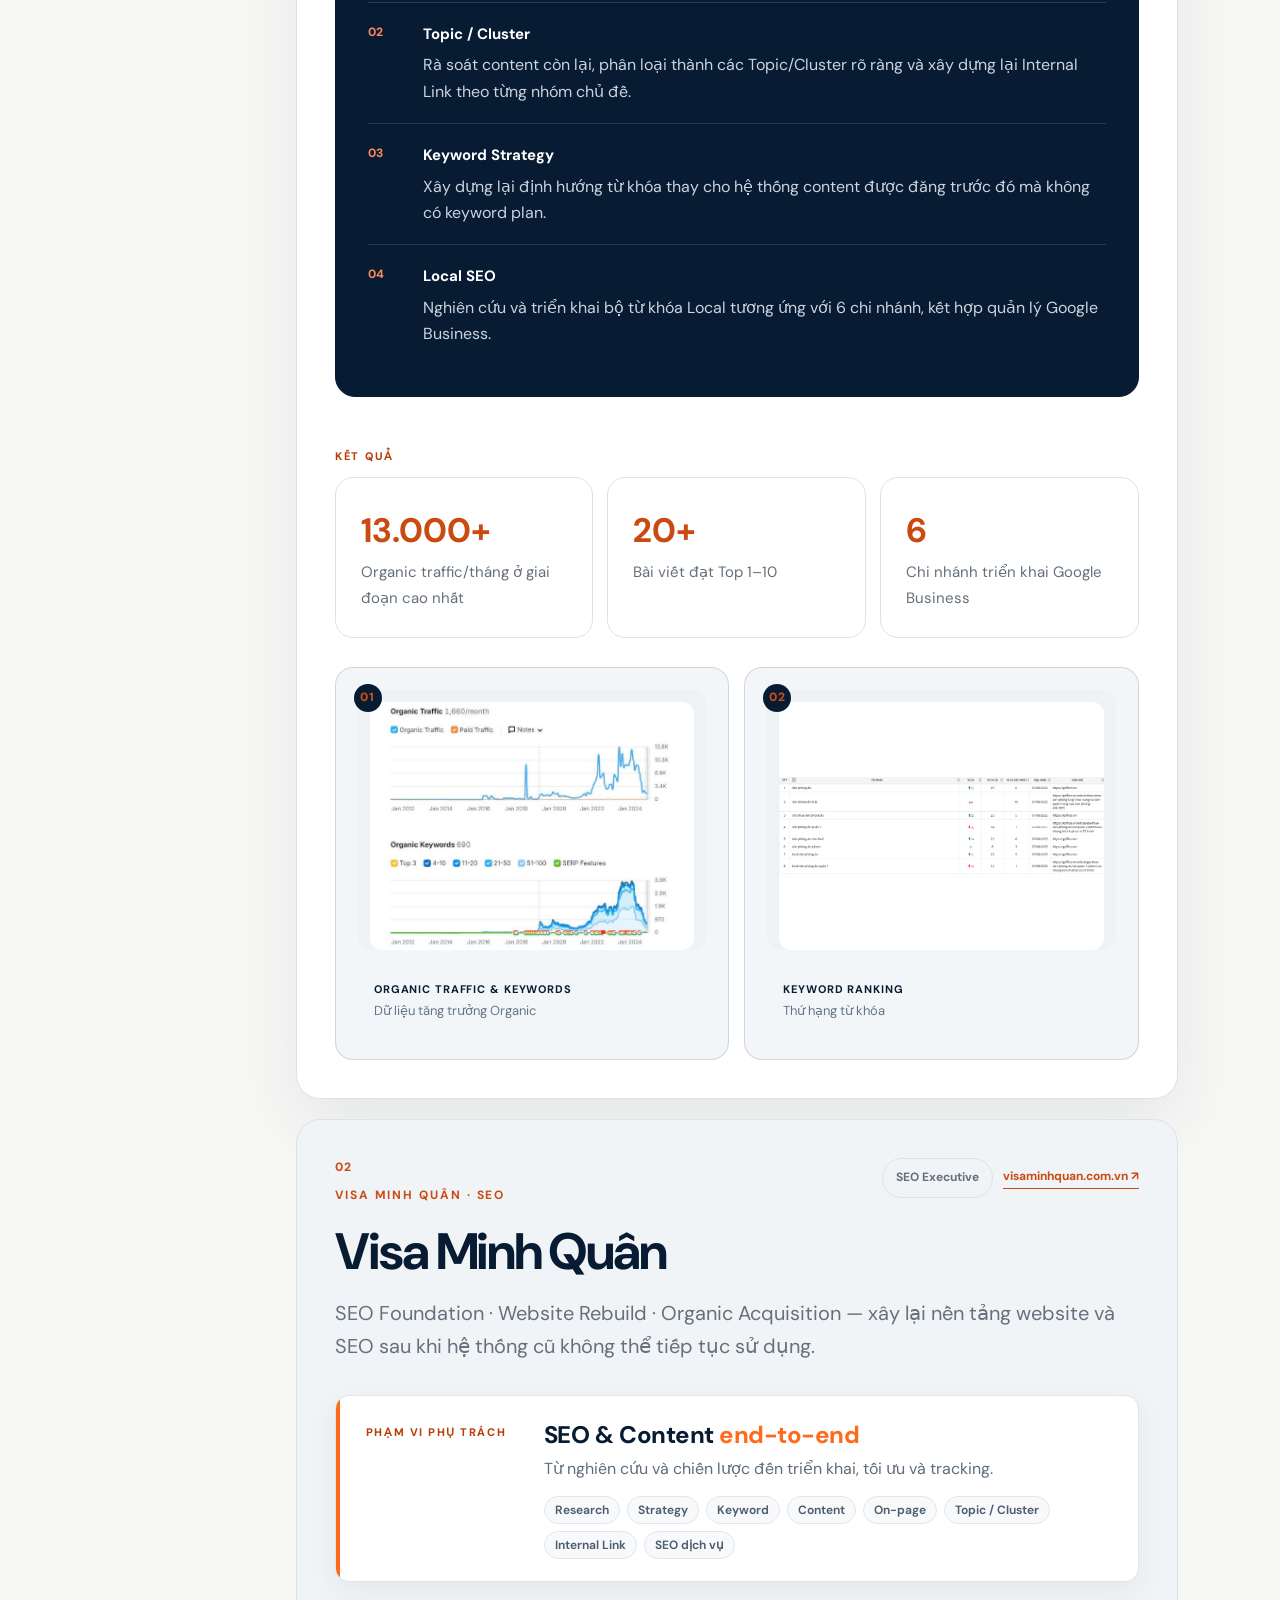
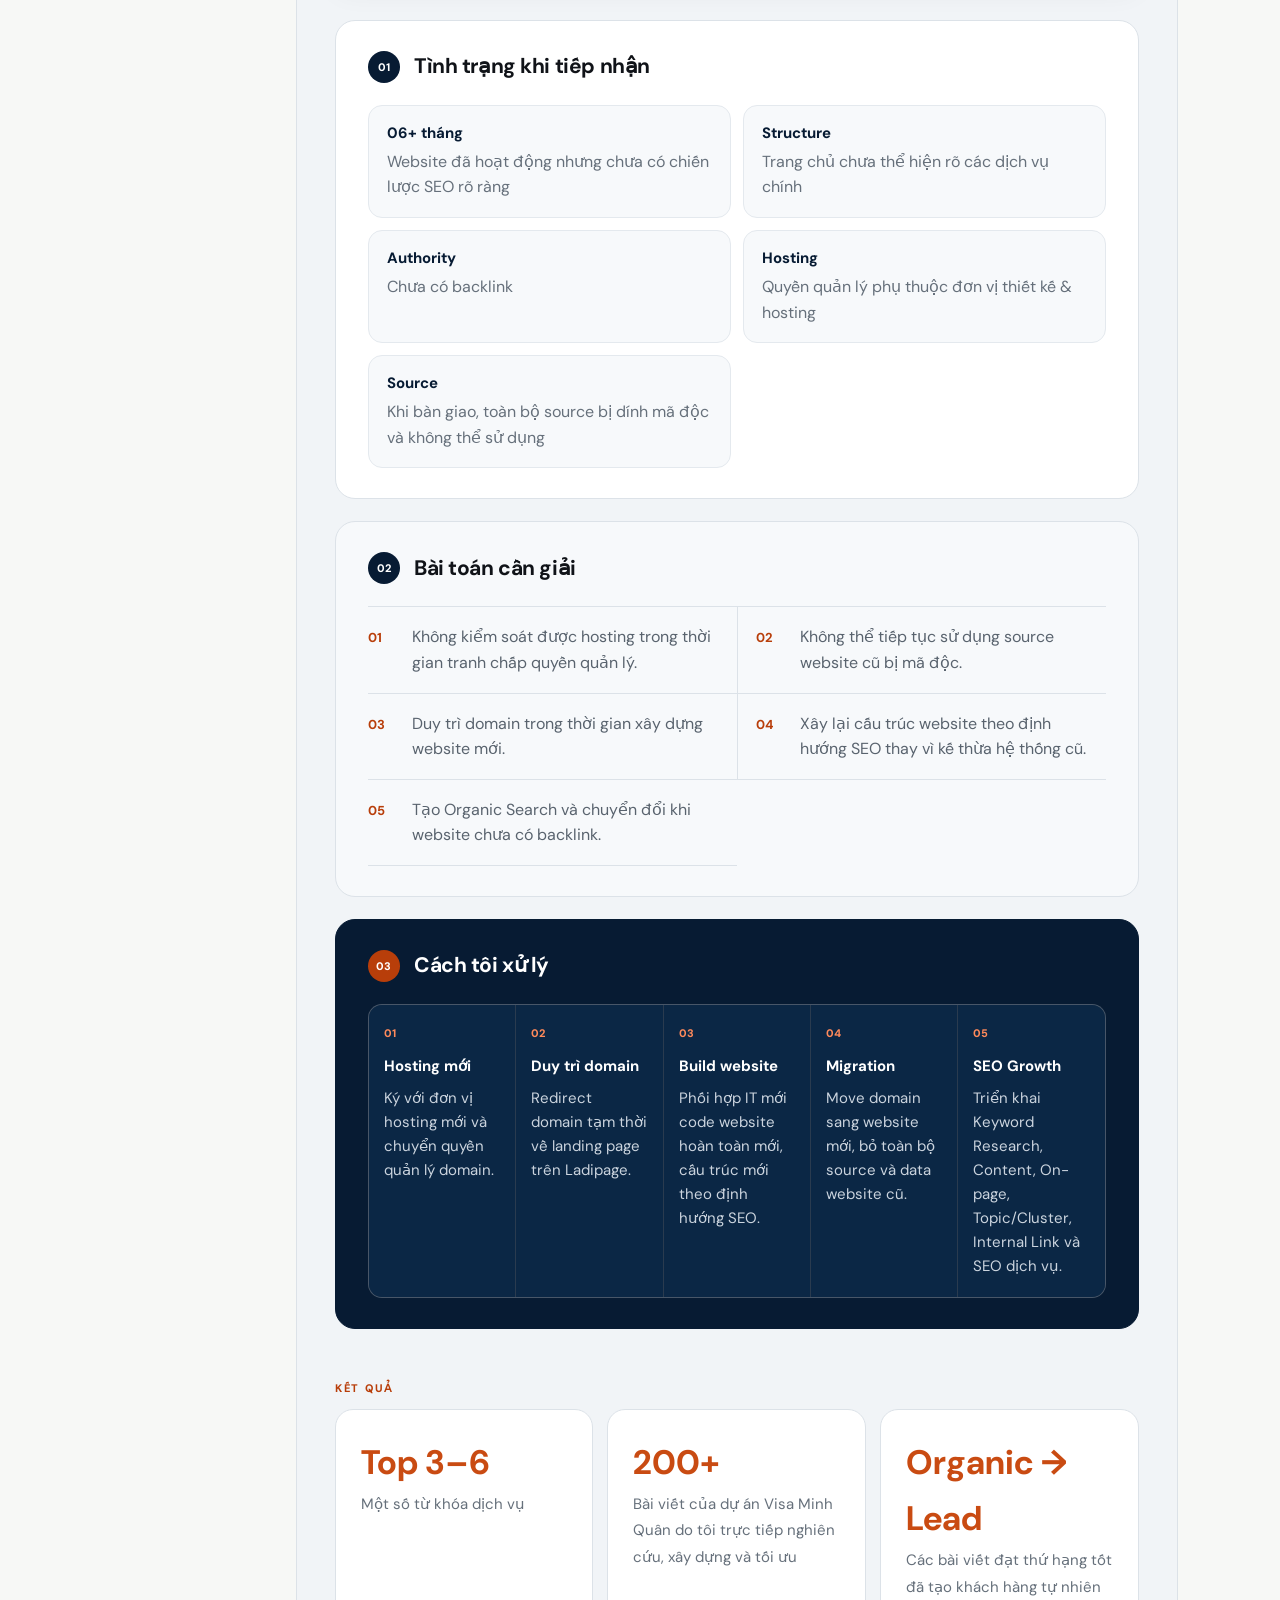
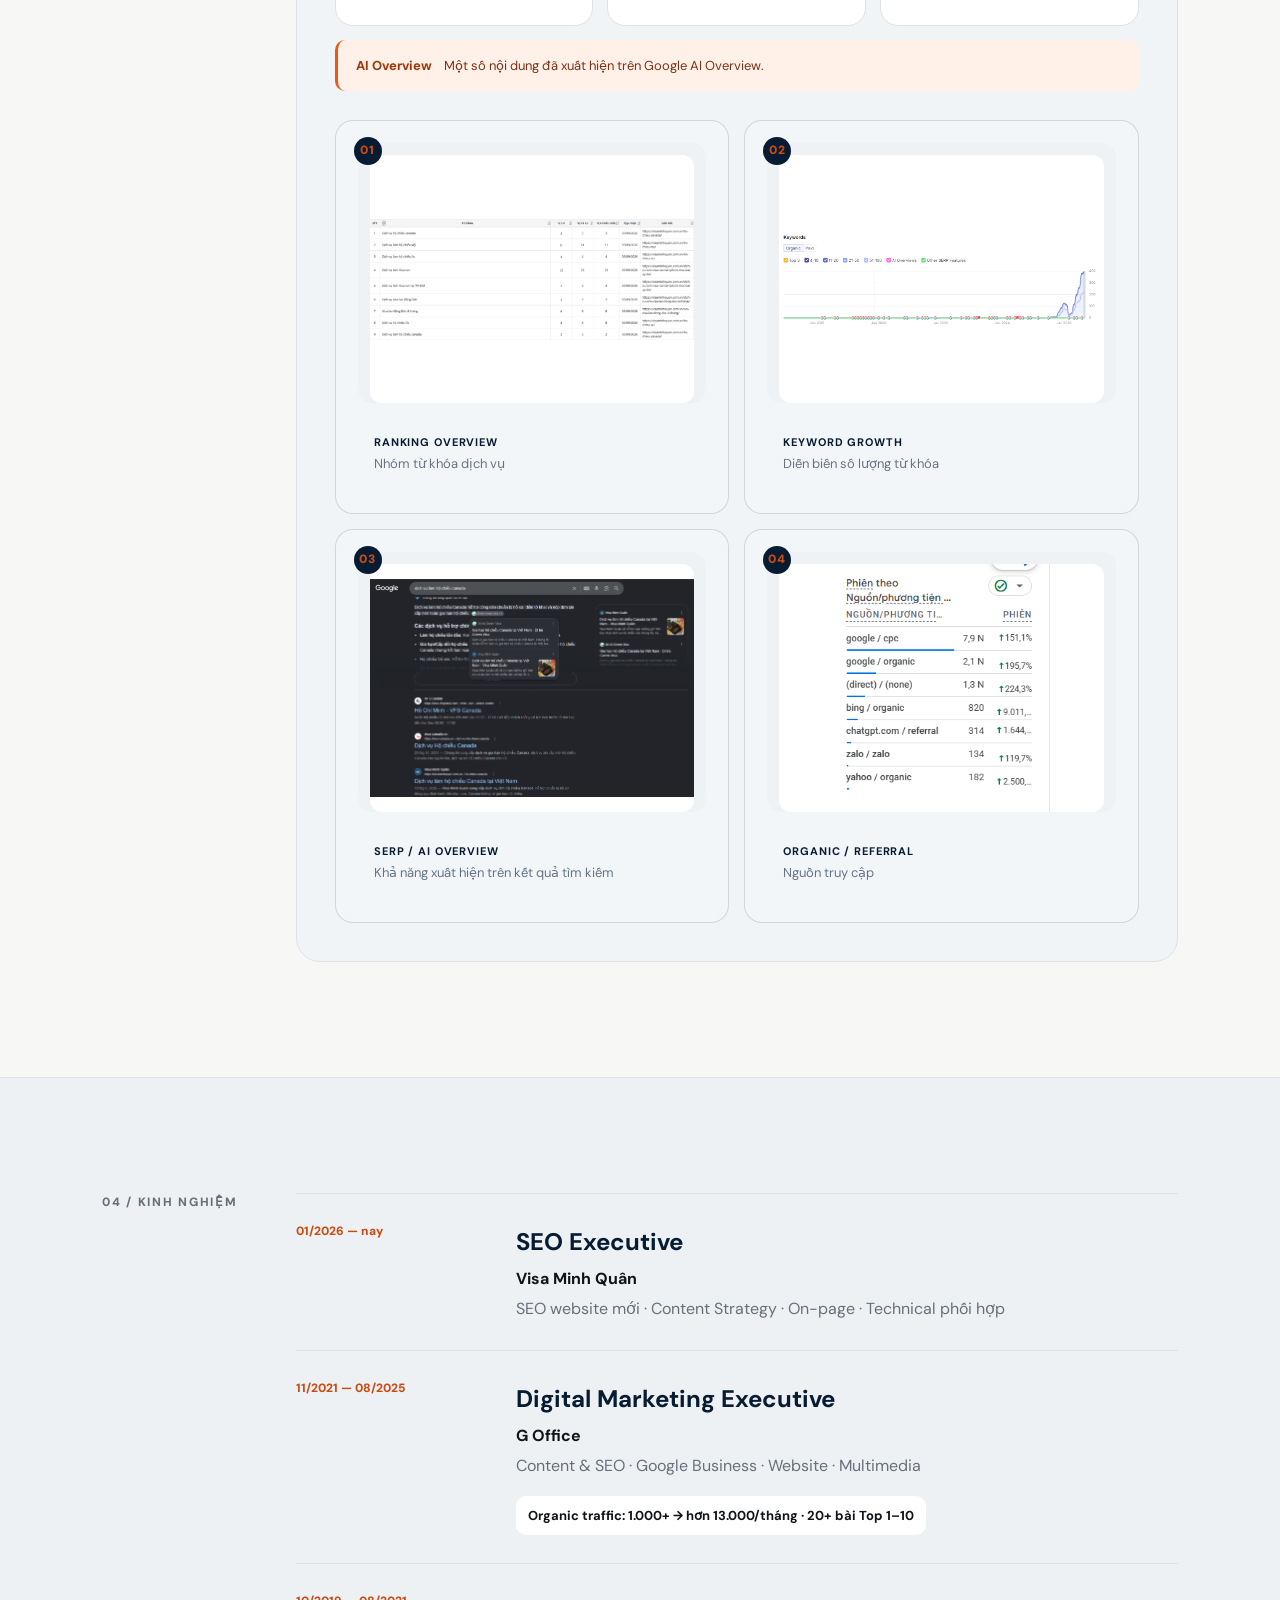
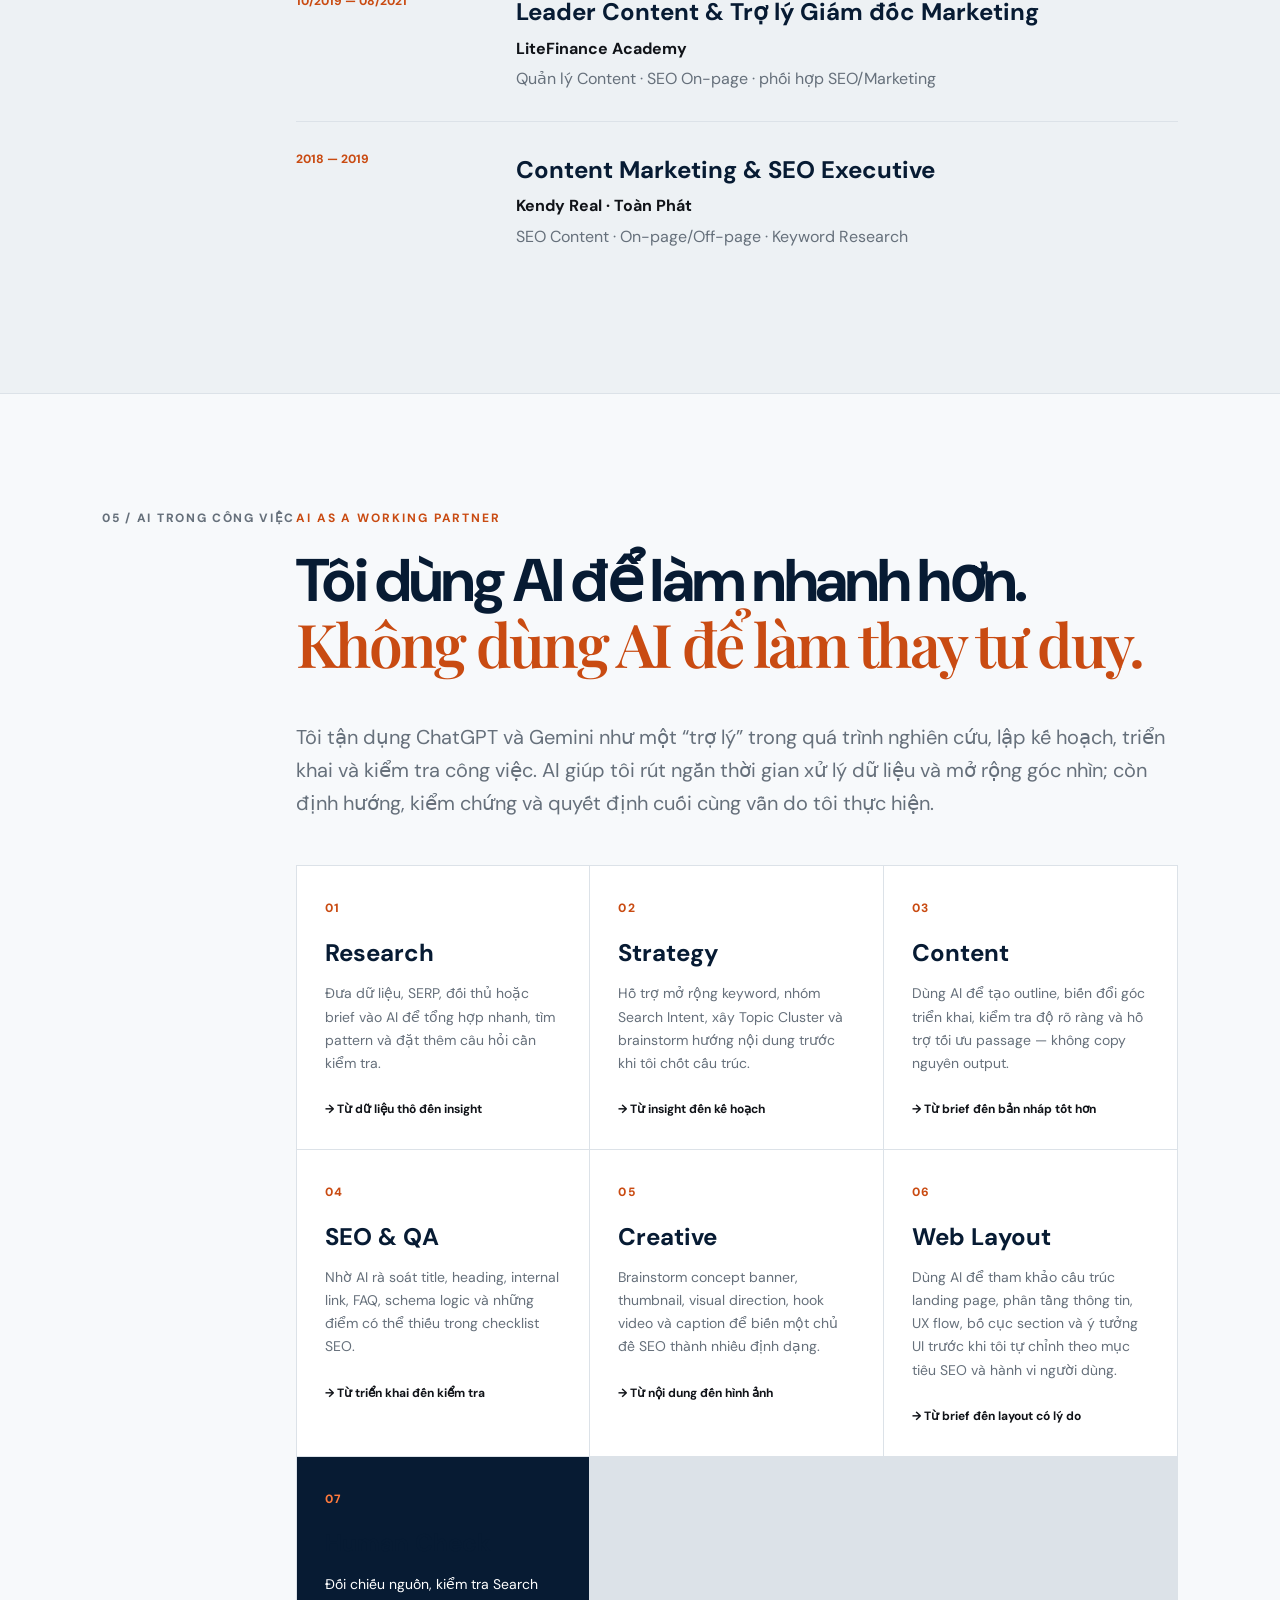
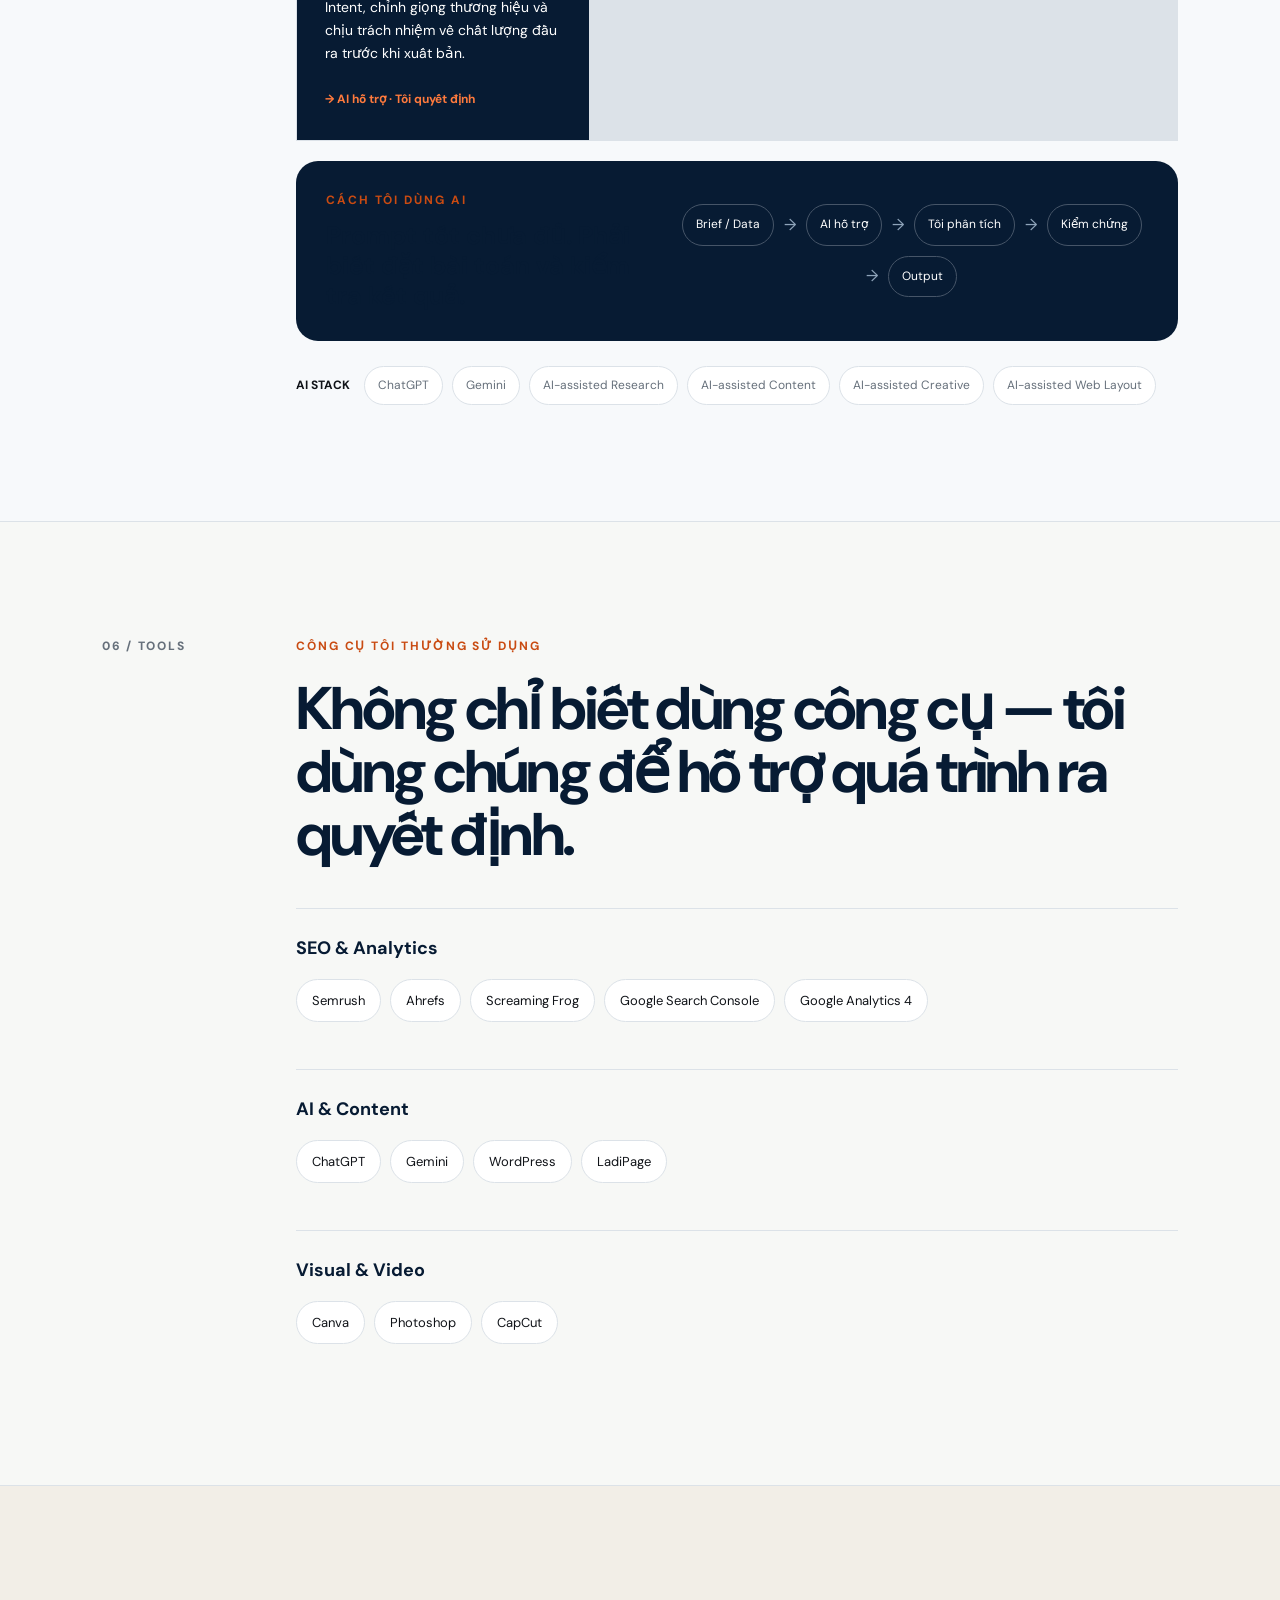
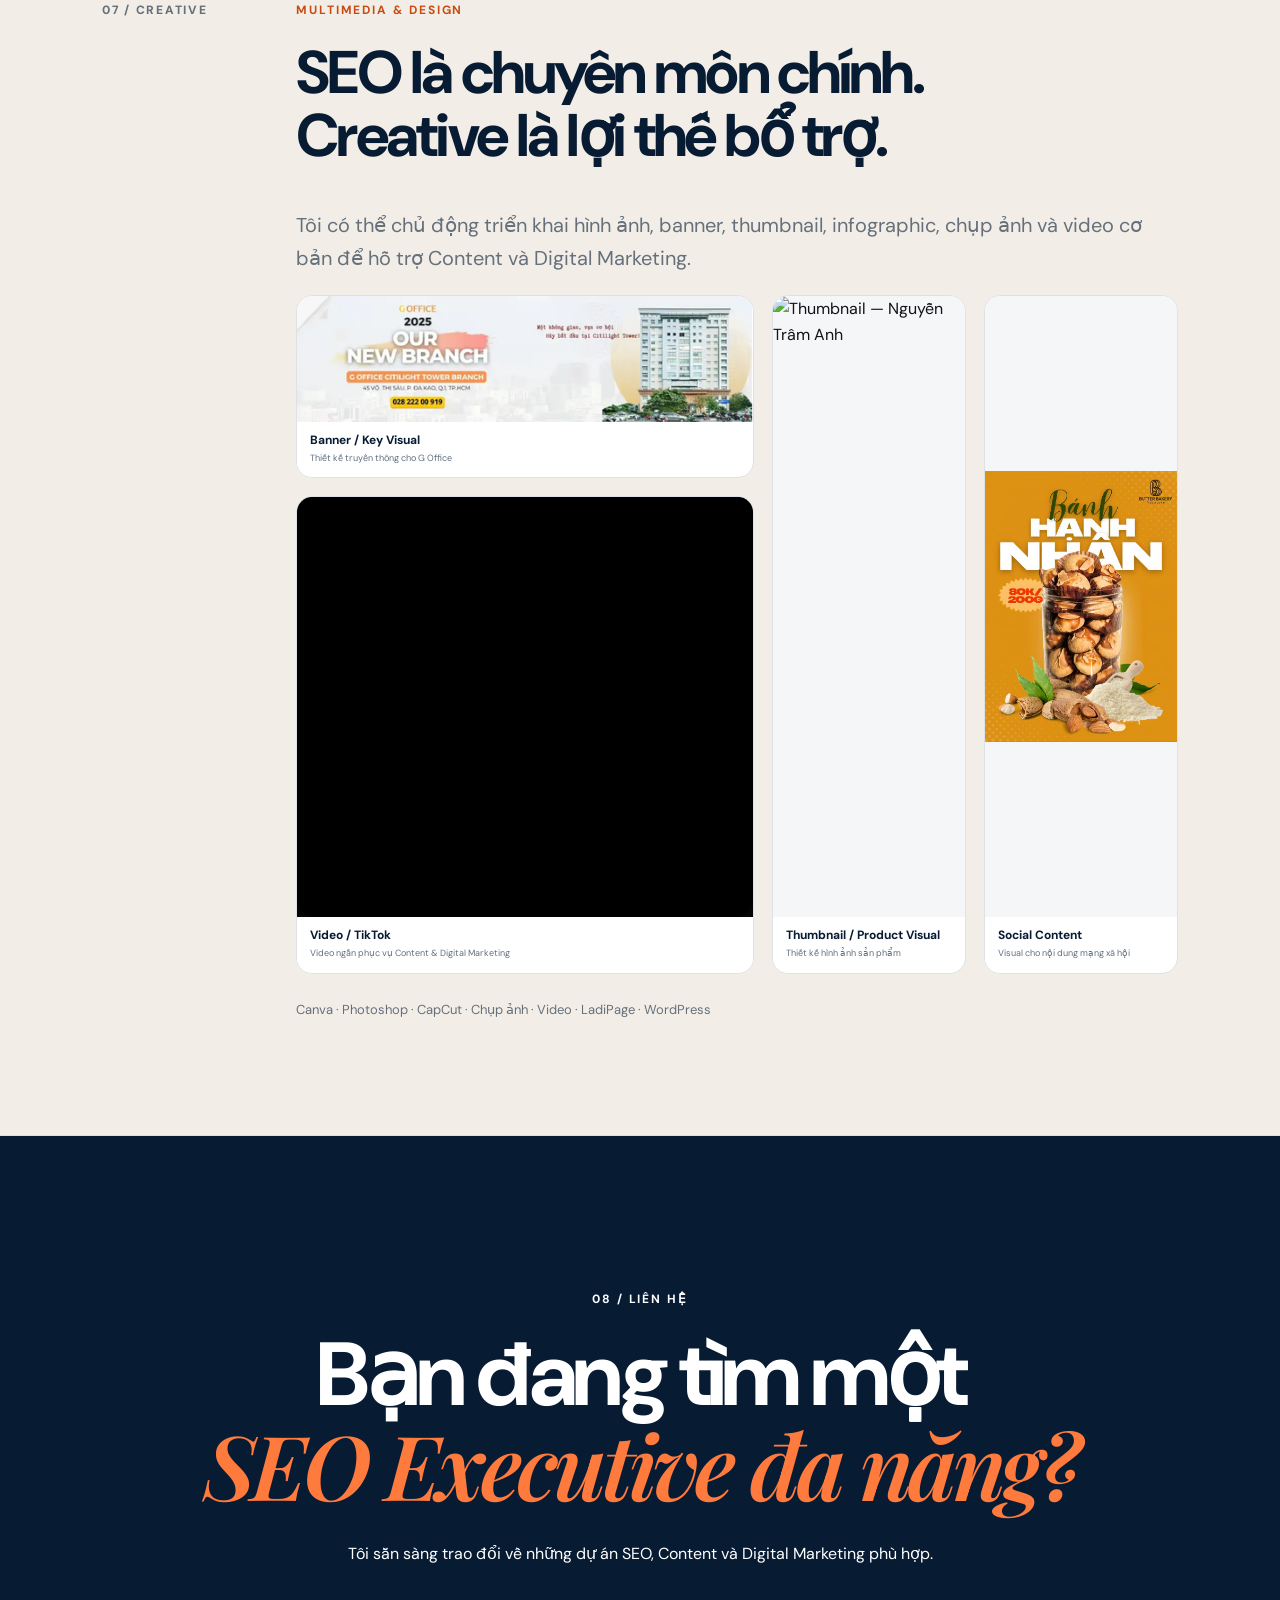
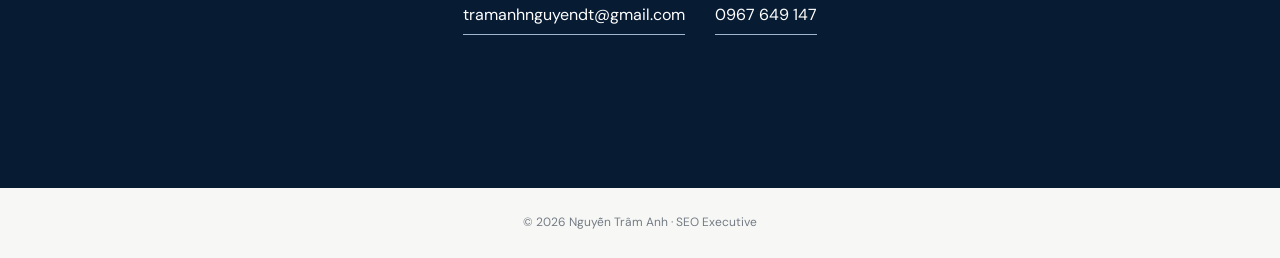
==== commit b8cad421: "Add files via upload" ====
--- a/index.html
+++ b/index.html
@@ -84,7 +84,11 @@
         <div class="project-meta"><span class="project-role">Digital Marketing Executive</span><a class="project-link" href="https://goffice.vn/" target="_blank" rel="noopener">goffice.vn ↗</a></div>
       </div>
       <p class="project-intro">SEO Recovery · Content Strategy · Local SEO — khai thác lại một website lâu năm có sẵn authority, đồng thời tái tổ chức hệ thống content và Organic Search trong điều kiện hạn chế về IT.</p>
-      <div class="project-scope-line"><span>PHẠM VI TRỰC TIẾP</span><strong>Toàn bộ SEO & Content do tôi trực tiếp thực hiện một mình</strong><em>Research · Strategy · Keyword · Content · On-page · Internal Link · Local SEO · Tracking</em></div>
+      <div class="project-scope-card">
+        <div class="scope-card-label">PHẠM VI PHỤ TRÁCH</div>
+        <div class="scope-card-main"><h4>SEO &amp; Content <span>end-to-end</span></h4><p>Từ nghiên cứu và chiến lược đến triển khai, tối ưu và tracking.</p></div>
+        <div class="scope-card-tags"><span>Research</span><span>Strategy</span><span>Keyword</span><span>Content</span><span>On-page</span><span>Internal Link</span><span>Local SEO</span><span>Tracking</span></div>
+      </div>
 
       <div class="case-block">
         <div class="case-block-head"><span>01</span><h4>Tình trạng khi tiếp nhận</h4></div>
@@ -148,7 +152,11 @@
         <div class="project-meta"><span class="project-role">SEO Executive</span><a class="project-link" href="https://visaminhquan.com.vn/" target="_blank" rel="noopener">visaminhquan.com.vn ↗</a></div>
       </div>
       <p class="project-intro">SEO Foundation · Website Rebuild · Organic Acquisition — xây lại nền tảng website và SEO sau khi hệ thống cũ không thể tiếp tục sử dụng.</p>
-      <div class="project-scope-line"><span>PHẠM VI TRỰC TIẾP</span><strong>Toàn bộ SEO & Content do tôi trực tiếp thực hiện một mình</strong><em>Research · Strategy · Keyword · Content · On-page · Topic/Cluster · Internal Link · SEO dịch vụ</em></div>
+      <div class="project-scope-card">
+        <div class="scope-card-label">PHẠM VI PHỤ TRÁCH</div>
+        <div class="scope-card-main"><h4>SEO &amp; Content <span>end-to-end</span></h4><p>Từ nghiên cứu và chiến lược đến triển khai, tối ưu và tracking.</p></div>
+        <div class="scope-card-tags"><span>Research</span><span>Strategy</span><span>Keyword</span><span>Content</span><span>On-page</span><span>Topic / Cluster</span><span>Internal Link</span><span>SEO dịch vụ</span></div>
+      </div>
 
       <div class="case-block">
         <div class="case-block-head"><span>01</span><h4>Tình trạng khi tiếp nhận</h4></div>
--- a/style.css
+++ b/style.css
@@ -175,3 +175,15 @@
   font-size:13px !important;
   line-height:1.5 !important;
 }
+
+
+/* FINAL — PREMIUM PROJECT SCOPE CARD */
+html body .projects-section .project-scope-card{position:relative;margin:2px 0 38px;padding:24px 28px 22px 30px;display:grid;grid-template-columns:150px minmax(0,1fr);column-gap:28px;row-gap:14px;align-items:start;background:#fff;border:1px solid #dfe5eb;border-radius:14px;box-shadow:0 10px 28px rgba(7,27,51,.06);overflow:hidden;}
+html body .projects-section .project-scope-card::before{content:"";position:absolute;inset:0 auto 0 0;width:4px;background:#ff6a1a;}
+html body .projects-section .scope-card-label{padding-top:5px;color:#b83e0a;font-size:11px;font-weight:800;letter-spacing:.14em;line-height:1.4;}
+html body .projects-section .scope-card-main h4{margin:0;color:#071b33!important;font-size:24px!important;font-weight:750;line-height:1.25;letter-spacing:-.02em;}
+html body .projects-section .scope-card-main h4 span{color:#ff6a1a;}
+html body .projects-section .scope-card-main p{margin:7px 0 0;color:#5f6c7b!important;font-size:16px!important;line-height:1.55!important;}
+html body .projects-section .scope-card-tags{grid-column:2;display:flex;flex-wrap:wrap;gap:7px;}
+html body .projects-section .scope-card-tags span{display:inline-flex;align-items:center;min-height:28px;padding:4px 10px;border:1px solid #e1e7ed;border-radius:999px;background:#f7f9fb;color:#4d5d6d;font-size:12px;font-weight:650;line-height:1.2;}
+@media(max-width:760px){html body .projects-section .project-scope-card{grid-template-columns:1fr;padding:21px 20px 20px 22px;row-gap:10px;}html body .projects-section .scope-card-tags{grid-column:auto;}html body .projects-section .scope-card-main h4{font-size:21px!important;}html body .projects-section .scope-card-main p{font-size:15px!important;}}
